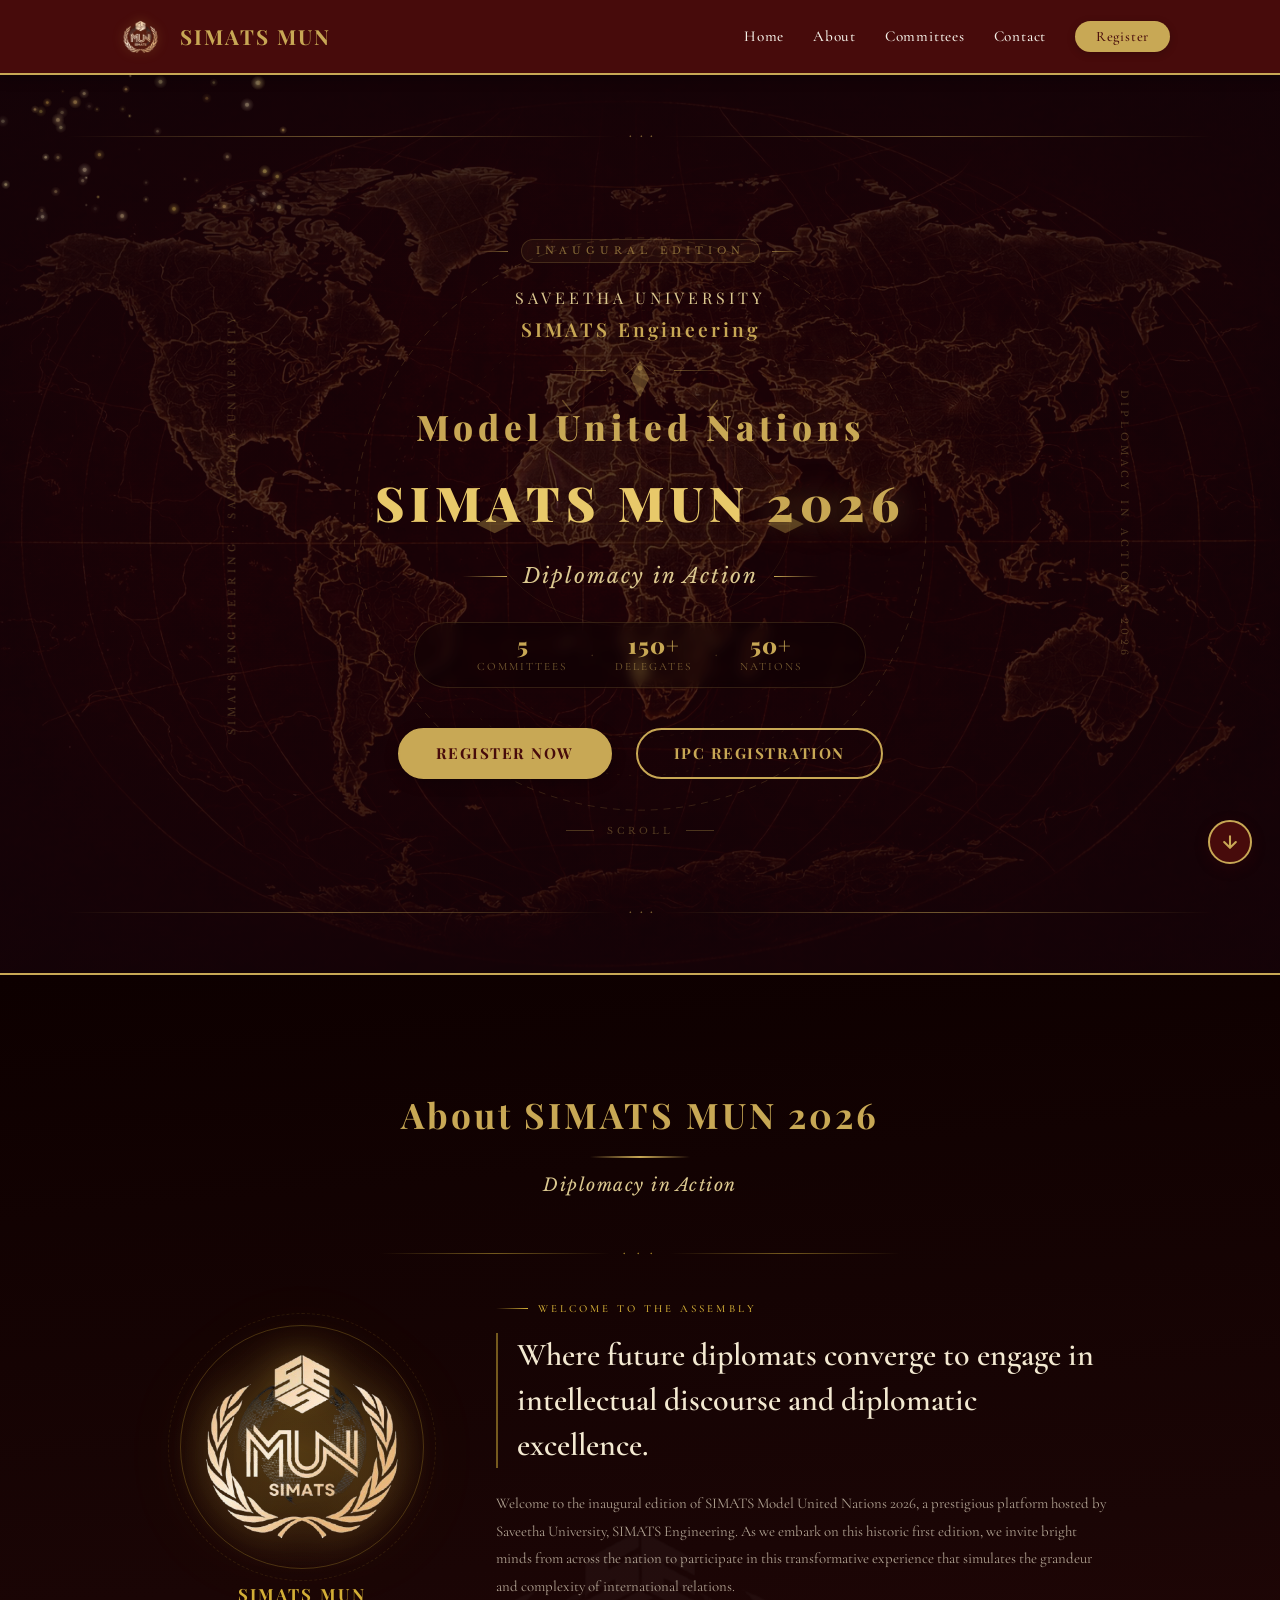
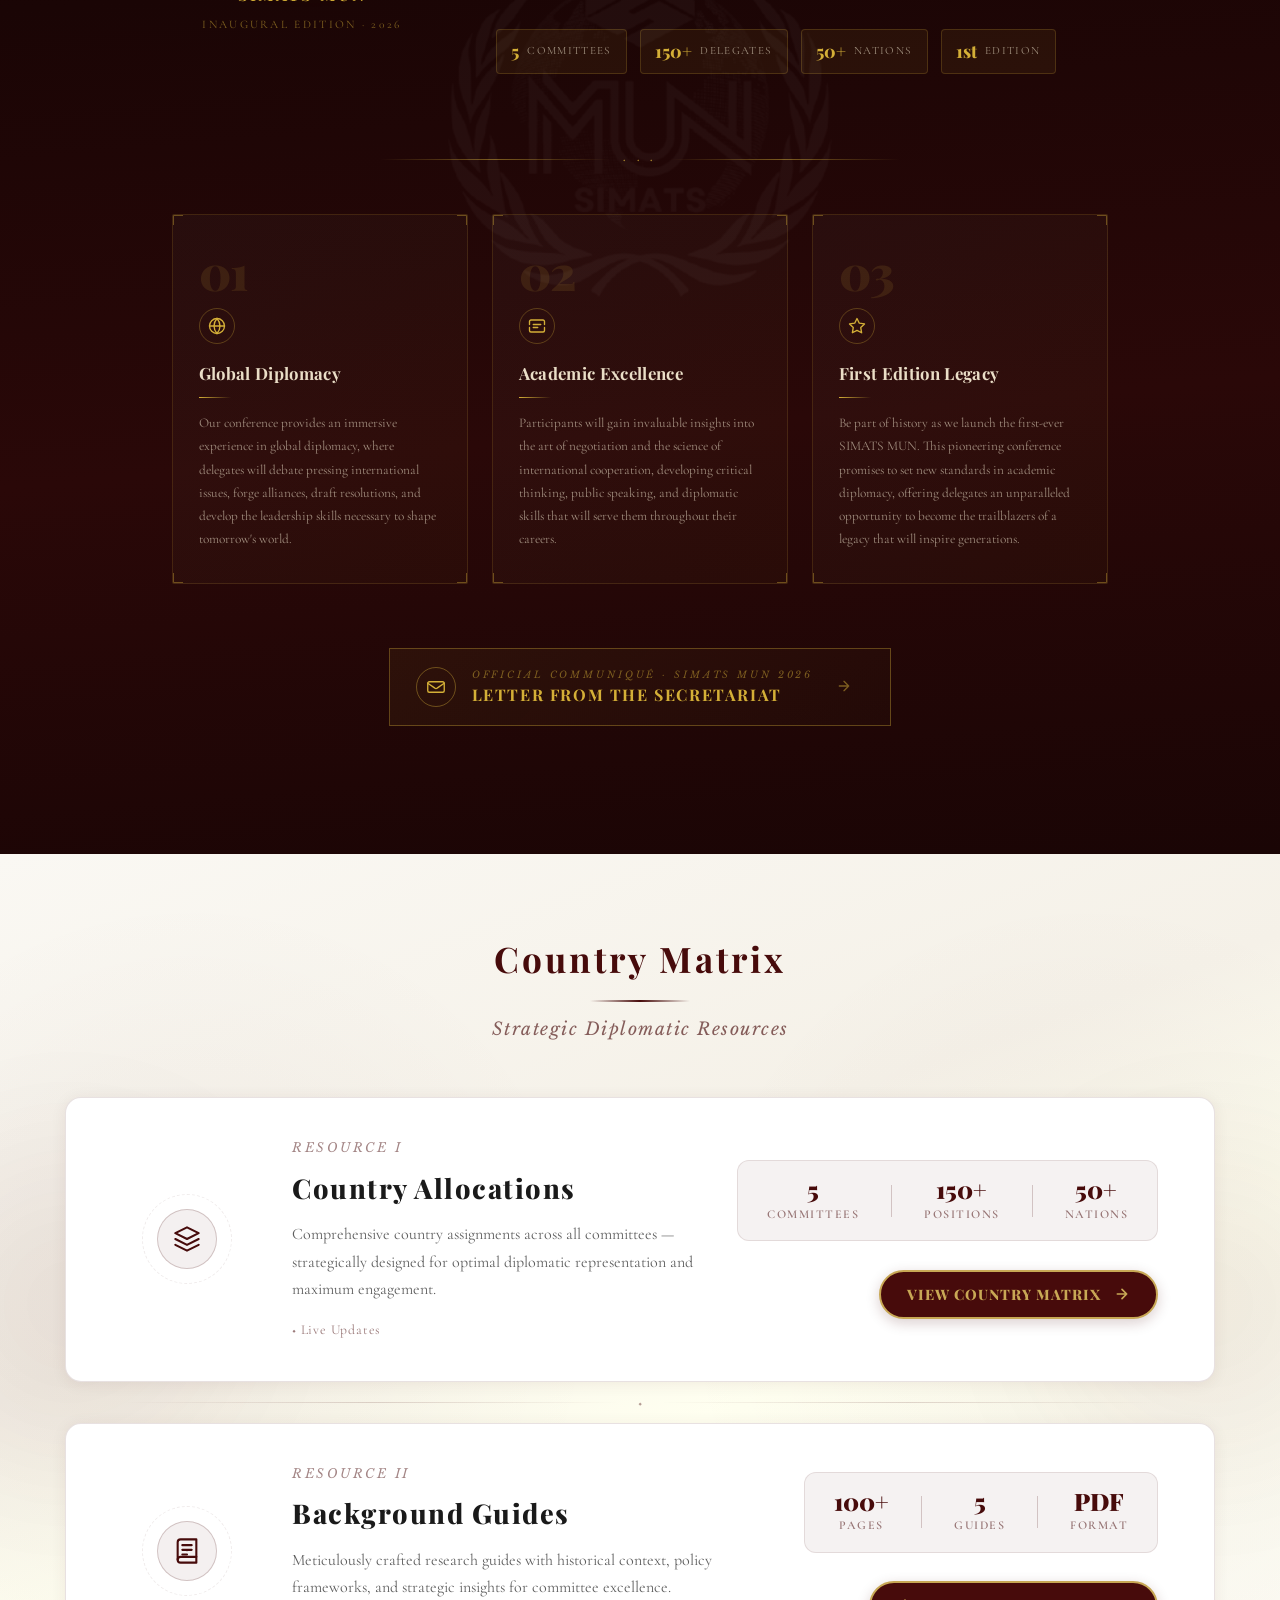
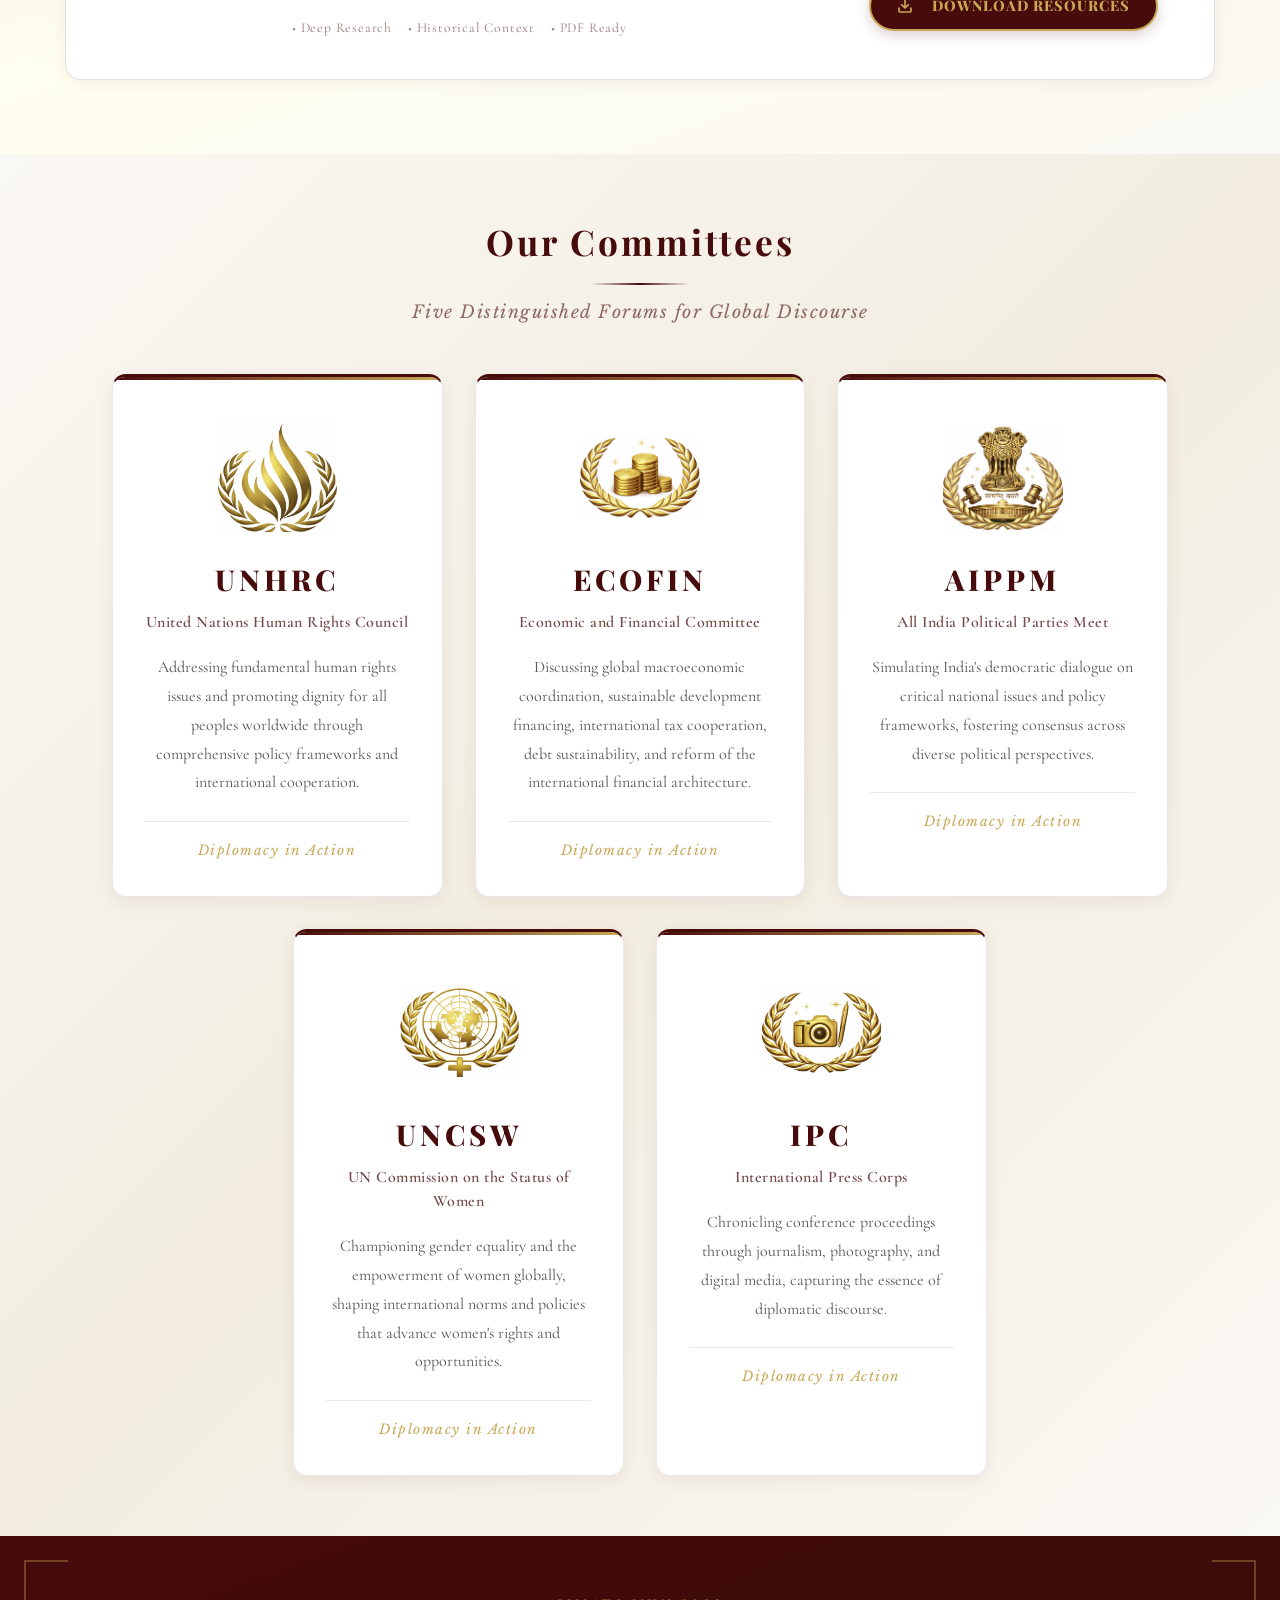
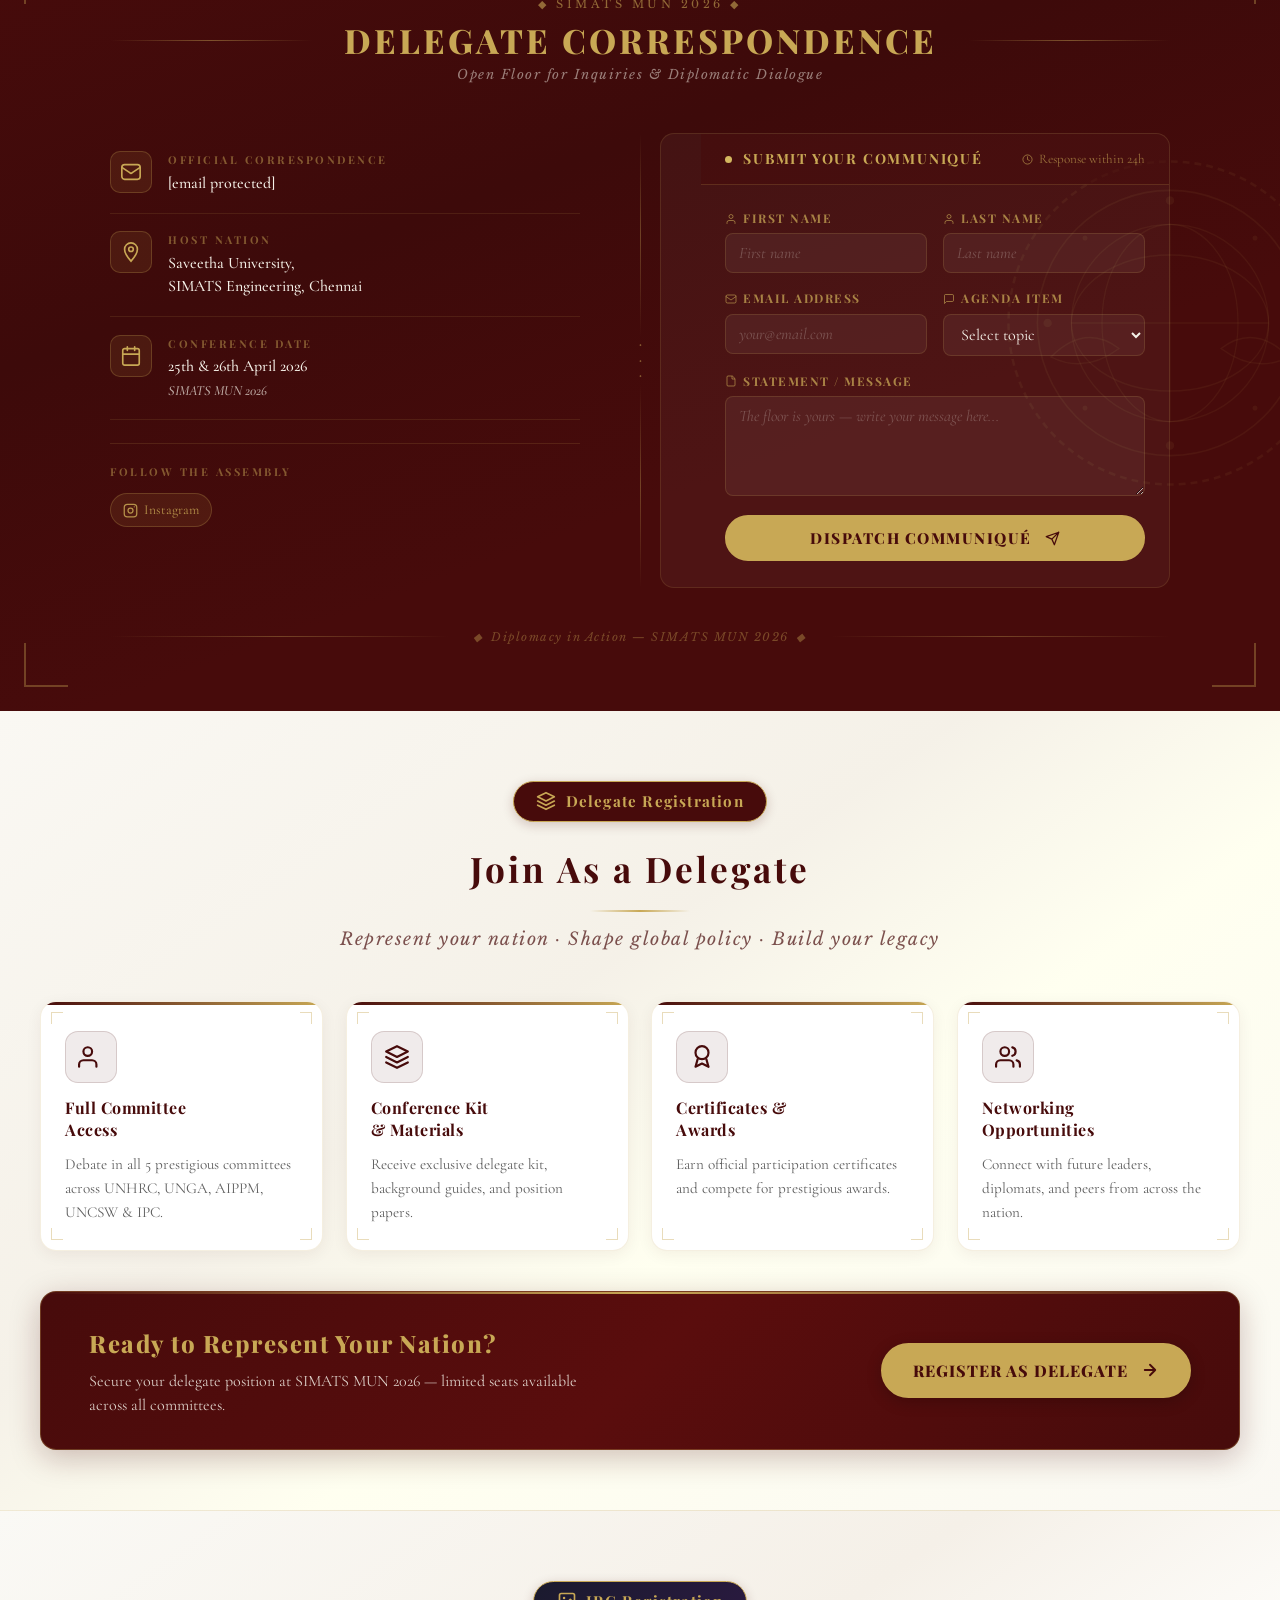
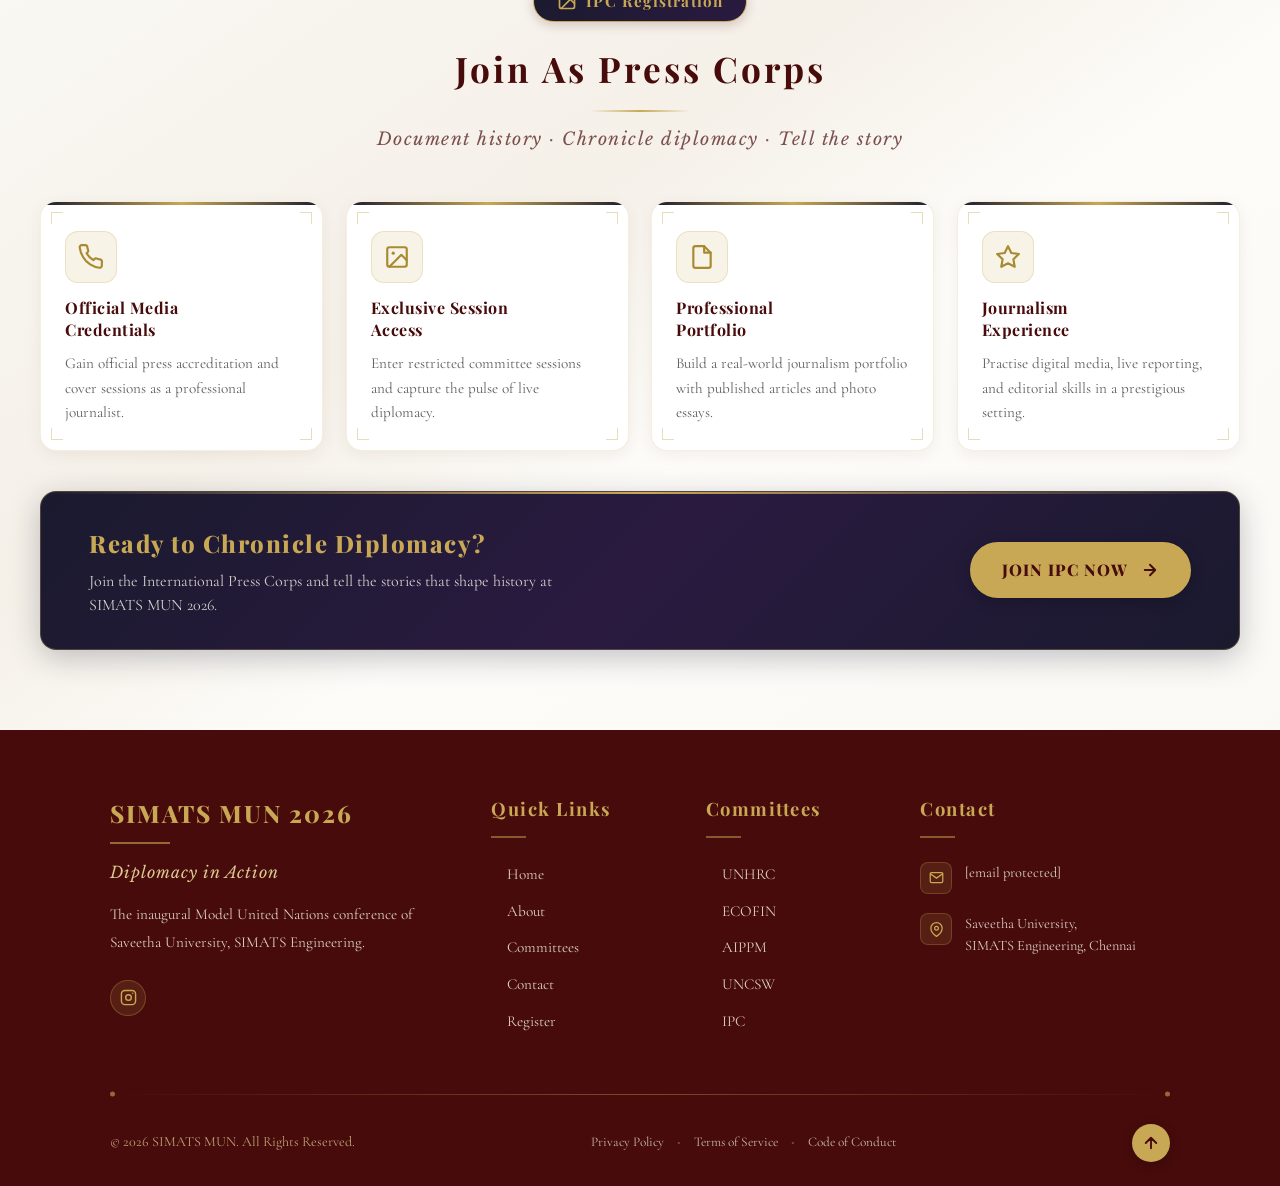
==== index.html @ eef7295d "Update styles and HTML files" ====
<!DOCTYPE html>
<html lang="en">
<head>
    <meta charset="UTF-8">
    <meta name="viewport" content="width=device-width, initial-scale=1.0">
    <title>SIMATS MUN 2026 - Diplomacy in Action</title>
    <link rel="stylesheet" href="styles.css">
    <link href="https://fonts.googleapis.com/css2?family=Playfair+Display:wght@400;500;600;700;800;900&family=Cormorant+Garamond:wght@300;400;500;600;700&family=Libre+Baskerville:wght@400;700&display=swap" rel="stylesheet">
    <style>
        /* ── Logo in Navbar ── */
        .nav-logo-wrap {
            display: flex;
            align-items: center;
            gap: 0.55rem;
            text-decoration: none;
        }
        .nav-logo-img {
            height: 54px;
            width: auto;
            object-fit: contain;
            filter: drop-shadow(0 0 6px rgba(212,175,55,0.35));
            transition: filter 0.3s ease, transform 0.3s ease;
            flex-shrink: 0;
        }
        .nav-logo-wrap:hover .nav-logo-img {
            filter: drop-shadow(0 0 10px rgba(212,175,55,0.7));
            transform: scale(1.04);
        }
        .nav-logo-wrap .nav-logo {
            text-decoration: none;
        }
    </style>
</head>
<body>
    <!-- Scroll Arrows -->
    <button class="scroll-arrow" id="scrollUp" aria-label="Scroll Up">
        <svg viewBox="0 0 24 24" fill="none"><path d="M12 19V5M12 5L5 12M12 5L19 12" stroke="currentColor" stroke-width="2.5" stroke-linecap="round" stroke-linejoin="round"/></svg>
    </button>
    <button class="scroll-arrow" id="scrollDown" aria-label="Scroll Down">
        <svg viewBox="0 0 24 24" fill="none"><path d="M12 5V19M12 19L19 12M12 19L5 12" stroke="currentColor" stroke-width="2.5" stroke-linecap="round" stroke-linejoin="round"/></svg>
    </button>

    <!-- Navigation Bar -->
    <nav class="navbar">
        <div class="nav-container container">
            <a href="#home" class="nav-logo-wrap">
                <img src="logo.png" alt="SIMATS MUN Logo" class="nav-logo-img">
                <span class="nav-logo">SIMATS MUN</span>
            </a>
            <div class="nav-toggle" id="nav-toggle">
                <span></span>
                <span></span>
                <span></span>
            </div>
            <ul class="nav-menu" id="nav-menu">
                <li><a href="#home">Home</a></li>
                <li><a href="about.html">About</a></li>
                <li><a href="committees.html">Committees</a></li>
                <li><a href="contact.html">Contact</a></li>
                <li><a href="#register" class="register-nav-btn">Register</a></li>
            </ul>
        </div>
    </nav>

    <!-- ============================================================
         HERO SECTION
         ============================================================ -->
    <section id="home" class="hero fade-section">
        <div class="hero-banner"></div>
        <div class="hero-overlay"></div>
        <div class="hero-vignette"></div>
        <div class="hero-scanlines"></div>

        <div class="hero-crest" aria-hidden="true">
            <svg class="hero-crest-svg" viewBox="0 0 520 520" fill="none" xmlns="http://www.w3.org/2000/svg">
                <circle class="crest-ring crest-ring-outer" cx="260" cy="260" r="248" stroke-dasharray="6 5"/>
                <circle class="crest-ring crest-ring-mid" cx="260" cy="260" r="218" stroke-dasharray="2 8"/>
                <circle class="crest-ring crest-ring-inner" cx="260" cy="260" r="185"/>
                <ellipse class="crest-globe" cx="260" cy="260" rx="90" ry="130"/>
                <ellipse class="crest-globe" cx="260" cy="260" rx="130" ry="90"/>
                <line class="crest-globe" x1="260" y1="130" x2="260" y2="390"/>
                <line class="crest-globe" x1="130" y1="260" x2="390" y2="260"/>
                <polygon class="crest-diamond" points="260,118 268,134 260,150 252,134"/>
                <polygon class="crest-diamond" points="260,370 268,386 260,402 252,386"/>
                <polygon class="crest-diamond" points="118,260 134,252 150,260 134,268"/>
                <polygon class="crest-diamond" points="370,260 386,252 402,260 386,268"/>
                <line class="crest-tick" x1="193" y1="153" x2="200" y2="162"/>
                <line class="crest-tick" x1="327" y1="153" x2="320" y2="162"/>
                <line class="crest-tick" x1="193" y1="367" x2="200" y2="358"/>
                <line class="crest-tick" x1="327" y1="367" x2="320" y2="358"/>
            </svg>
        </div>

        <canvas class="hero-particles" id="heroParticles" aria-hidden="true"></canvas>

        <div class="hero-rule hero-rule-top" aria-hidden="true">
            <div class="hero-rule-line"></div>
            <div class="hero-rule-gem">◆</div>
            <div class="hero-rule-gem">◆</div>
            <div class="hero-rule-gem">◆</div>
            <div class="hero-rule-line"></div>
        </div>
        <div class="hero-rule hero-rule-bottom" aria-hidden="true">
            <div class="hero-rule-line"></div>
            <div class="hero-rule-gem">◆</div>
            <div class="hero-rule-gem">◆</div>
            <div class="hero-rule-gem">◆</div>
            <div class="hero-rule-line"></div>
        </div>

        <div class="hero-side-text hero-side-left" aria-hidden="true">SIMATS ENGINEERING · SAVEETHA UNIVERSITY</div>
        <div class="hero-side-text hero-side-right" aria-hidden="true">DIPLOMACY IN ACTION · 2026</div>

        <div class="hero-content">
            <div class="title-section">
                <div class="hero-badge" aria-hidden="true">
                    <div class="hero-badge-line"></div>
                    <span class="hero-badge-text">INAUGURAL EDITION</span>
                    <div class="hero-badge-line"></div>
                </div>

                <p class="university-name">Saveetha University</p>
                <p class="college-name">SIMATS Engineering</p>

                <div class="hero-title-sep" aria-hidden="true">
                    <div class="hero-sep-wing"></div>
                    <div class="hero-sep-center">
                        <svg viewBox="0 0 30 14" fill="none" width="30">
                            <path d="M15 1 L29 13 M15 1 L1 13" stroke="currentColor" stroke-width="0.8" opacity="0.6"/>
                            <circle cx="15" cy="7" r="2.5" fill="currentColor" opacity="0.8"/>
                        </svg>
                    </div>
                    <div class="hero-sep-wing"></div>
                </div>

                <h1 class="main-title">Model United Nations</h1>
                <h2 class="event-title">
                    <span class="event-title-word">SIMATS</span>
                    <span class="event-title-space"> </span>
                    <span class="event-title-word">MUN</span>
                    <span class="event-title-space"> </span>
                    <span class="event-title-word event-title-year">2026</span>
                </h2>

                <div class="tagline-container">
                    <div class="tagline-ornament left"></div>
                    <p class="tagline">Diplomacy in Action</p>
                    <div class="tagline-ornament right"></div>
                </div>

                <div class="hero-stats-row">
                    <div class="hero-stat">
                        <span class="hero-stat-num">5</span>
                        <span class="hero-stat-lbl">Committees</span>
                    </div>
                    <div class="hero-stat-sep">◆</div>
                    <div class="hero-stat">
                        <span class="hero-stat-num">150+</span>
                        <span class="hero-stat-lbl">Delegates</span>
                    </div>
                    <div class="hero-stat-sep">◆</div>
                    <div class="hero-stat">
                        <span class="hero-stat-num">50+</span>
                        <span class="hero-stat-lbl">Nations</span>
                    </div>
                </div>
            </div>

            <div class="hero-buttons">
                <a href="#register" class="cta-button primary-btn">
                    <span>Register Now</span>
                    <div class="btn-shine"></div>
                </a>
                <a href="#ipc" class="cta-button secondary-btn">
                    <span>IPC Registration</span>
                    <div class="btn-shine"></div>
                </a>
            </div>

            <div class="hero-scroll-hint" aria-hidden="true">
                <div class="hero-scroll-line"></div>
                <span class="hero-scroll-text">SCROLL</span>
                <div class="hero-scroll-line"></div>
            </div>
        </div>
    </section>

    <!-- ============================================================
         ABOUT SECTION
         ============================================================ -->
    <style>
    .about-section {
      position: relative;
      overflow: hidden;
      background: linear-gradient(175deg, #0d0000 0%, #1a0505 40%, #2a0808 70%, #1a0505 100%);
      padding: 7rem 0 8rem;
    }
    .about-section::before {
      content: '';
      position: absolute;
      inset: 0;
      background:
        radial-gradient(ellipse 60% 50% at 15% 50%, rgba(212,175,55,0.06) 0%, transparent 70%),
        radial-gradient(ellipse 50% 60% at 85% 50%, rgba(212,175,55,0.04) 0%, transparent 70%);
      pointer-events: none;
    }
    .about-watermark {
      position: absolute;
      top: 50%; left: 50%;
      transform: translate(-50%, -50%);
      width: min(700px, 90vw);
      height: min(700px, 90vw);
      opacity: 0.03;
      pointer-events: none;
      user-select: none;
    }
    .about-watermark img {
      width: 100%; height: 100%;
      object-fit: contain;
      filter: grayscale(1) brightness(5);
    }
    .about-hr-rule {
      display: flex;
      align-items: center;
      gap: 0.8rem;
      justify-content: center;
      margin: 1.8rem auto 2.5rem;
      width: min(520px, 90%);
    }
    .about-hr-line {
      flex: 1;
      height: 1px;
      background: linear-gradient(90deg, transparent, rgba(212,175,55,0.5), transparent);
    }
    .about-hr-gem {
      color: #d4af37;
      font-size: 0.5rem;
      opacity: 0.8;
      letter-spacing: 0.3rem;
    }
    .about-main-grid {
      display: grid;
      grid-template-columns: 260px 1fr;
      gap: 4rem;
      align-items: center;
      margin: 0 auto 5rem;
      max-width: 1000px;
      padding: 0 2rem;
    }
    @media (max-width: 768px) {
      .about-main-grid { grid-template-columns: 1fr; gap: 2.5rem; }
    }
    .about-logo-col {
      display: flex;
      flex-direction: column;
      align-items: center;
      gap: 1.5rem;
    }
    .about-logo-frame {
      position: relative;
      width: 220px; height: 220px;
      display: flex; align-items: center; justify-content: center;
    }
    .about-logo-frame::before,
    .about-logo-frame::after {
      content: '';
      position: absolute;
      border-radius: 50%;
      animation: aboutRingPulse 3s ease-in-out infinite;
    }
    .about-logo-frame::before {
      inset: -12px;
      border: 1px solid rgba(212,175,55,0.25);
      animation-delay: 0s;
    }
    .about-logo-frame::after {
      inset: -24px;
      border: 1px dashed rgba(212,175,55,0.12);
      animation-delay: 1s;
    }
    @keyframes aboutRingPulse {
      0%,100% { opacity: 0.6; transform: scale(1); }
      50% { opacity: 1; transform: scale(1.02); }
    }
    .about-logo-glow {
      position: absolute;
      inset: -20px;
      background: radial-gradient(circle, rgba(212,175,55,0.15) 0%, transparent 70%);
      border-radius: 50%;
      animation: aboutGlowPulse 4s ease-in-out infinite;
    }
    @keyframes aboutGlowPulse {
      0%,100% { opacity: 0.5; }
      50% { opacity: 1; }
    }
    .about-logo-img {
      width: 350px; height: 350px;
      object-fit: contain;
      border-radius: 50%;
      position: relative;
      z-index: 1;
      filter: drop-shadow(0 0 20px rgba(212,175,55,0.4)) drop-shadow(0 0 40px rgba(212,175,55,0.15));
      transition: filter 0.4s ease, transform 0.4s ease;
    }
    .about-logo-img:hover {
      filter: drop-shadow(0 0 30px rgba(212,175,55,0.7)) drop-shadow(0 0 60px rgba(212,175,55,0.25));
      transform: scale(1.04);
    }
    .about-logo-caption { text-align: center; }
    .about-logo-caption .caption-title {
      font-family: 'Playfair Display', serif;
      font-size: 1.05rem;
      font-weight: 700;
      color: #d4af37;
      letter-spacing: 0.12em;
      text-transform: uppercase;
      display: block;
      margin-bottom: 0.2rem;
    }
    .about-logo-caption .caption-sub {
      font-size: 0.72rem;
      color: rgba(212,175,55,0.55);
      letter-spacing: 0.2em;
      text-transform: uppercase;
    }
    .about-eyebrow {
      display: flex;
      align-items: center;
      gap: 0.6rem;
      margin-bottom: 1rem;
    }
    .about-eyebrow-line {
      height: 1px;
      width: 32px;
      background: linear-gradient(90deg, transparent, #d4af37);
    }
    .about-eyebrow-text {
      font-size: 0.68rem;
      letter-spacing: 0.28em;
      text-transform: uppercase;
      color: #d4af37;
      font-weight: 500;
    }
    .about-pull-quote {
      font-family: 'Cormorant Garamond', 'Playfair Display', serif;
      font-size: clamp(1.55rem, 3vw, 2rem);
      font-weight: 600;
      line-height: 1.4;
      color: rgba(255,245,220,0.95);
      margin: 0 0 1.4rem;
      border-left: 2px solid rgba(212,175,55,0.5);
      padding-left: 1.2rem;
    }
    .about-body-text {
      font-size: 0.93rem;
      line-height: 1.85;
      color: rgba(255,245,220,0.65);
      margin: 0;
    }
    .about-badge-row {
      display: flex;
      gap: 0.8rem;
      flex-wrap: wrap;
      margin-top: 1.8rem;
    }
    .about-badge {
      display: flex;
      align-items: center;
      gap: 0.5rem;
      background: rgba(212,175,55,0.07);
      border: 1px solid rgba(212,175,55,0.2);
      border-radius: 4px;
      padding: 0.45rem 0.9rem;
      transition: background 0.3s, border-color 0.3s;
    }
    .about-badge:hover {
      background: rgba(212,175,55,0.12);
      border-color: rgba(212,175,55,0.4);
    }
    .about-badge-num {
      font-family: 'Playfair Display', serif;
      font-size: 1.1rem;
      font-weight: 800;
      color: #d4af37;
    }
    .about-badge-lbl {
      font-size: 0.7rem;
      text-transform: uppercase;
      letter-spacing: 0.12em;
      color: rgba(255,245,220,0.55);
    }
    .about-pillars-enhanced {
      display: grid;
      grid-template-columns: repeat(3, 1fr);
      gap: 1.5rem;
      max-width: 1000px;
      margin: 0 auto;
      padding: 0 2rem;
    }
    @media (max-width: 900px) {
      .about-pillars-enhanced { grid-template-columns: 1fr; max-width: 480px; }
    }
    .pillar-card-v2 {
      position: relative;
      background: linear-gradient(135deg, rgba(255,255,255,0.03) 0%, rgba(212,175,55,0.03) 100%);
      border: 1px solid rgba(212,175,55,0.15);
      border-radius: 2px;
      padding: 2rem 1.6rem;
      overflow: hidden;
      transition: transform 0.3s ease, border-color 0.3s ease, box-shadow 0.3s ease;
    }
    .pillar-card-v2:hover {
      transform: translateY(-4px);
      border-color: rgba(212,175,55,0.35);
      box-shadow: 0 12px 40px rgba(0,0,0,0.4), 0 0 20px rgba(212,175,55,0.08);
    }
    .pillar-card-v2::after {
      content: '';
      position: absolute;
      top: 0; left: -100%;
      width: 100%; height: 100%;
      background: linear-gradient(90deg, transparent, rgba(212,175,55,0.05), transparent);
      transition: left 0.6s ease;
    }
    .pillar-card-v2:hover::after { left: 100%; }
    .pillar-card-v2 .pc-corner {
      position: absolute;
      width: 10px; height: 10px;
      border-color: rgba(212,175,55,0.4);
      border-style: solid;
    }
    .pillar-card-v2 .pc-corner.tl { top: 0; left: 0; border-width: 1px 0 0 1px; }
    .pillar-card-v2 .pc-corner.tr { top: 0; right: 0; border-width: 1px 1px 0 0; }
    .pillar-card-v2 .pc-corner.bl { bottom: 0; left: 0; border-width: 0 0 1px 1px; }
    .pillar-card-v2 .pc-corner.br { bottom: 0; right: 0; border-width: 0 1px 1px 0; }
    .pillar-num-v2 {
      font-family: 'Playfair Display', serif;
      font-size: 3rem;
      font-weight: 900;
      color: rgba(212,175,55,0.12);
      line-height: 1;
      margin-bottom: 0.8rem;
      letter-spacing: -0.02em;
    }
    .pillar-icon-v2 {
      width: 36px; height: 36px;
      border-radius: 50%;
      border: 1px solid rgba(212,175,55,0.3);
      display: flex; align-items: center; justify-content: center;
      margin-bottom: 1rem;
      color: #d4af37;
    }
    .pillar-title-v2 {
      font-family: 'Playfair Display', serif;
      font-size: 1.05rem;
      font-weight: 700;
      color: rgba(255,245,220,0.9);
      margin: 0 0 0.6rem;
      letter-spacing: 0.02em;
    }
    .pillar-divider-v2 {
      width: 32px; height: 1px;
      background: linear-gradient(90deg, #d4af37, transparent);
      margin-bottom: 0.9rem;
    }
    .pillar-text-v2 {
      font-size: 0.83rem;
      line-height: 1.75;
      color: rgba(255,245,220,0.55);
      margin: 0;
    }

    /* ── Web3Forms Success / Error Messages ── */
    #form-result {
        display: none;
        margin-top: 1rem;
        text-align: center;
        font-family: 'Playfair Display', serif;
        font-size: 0.88rem;
        letter-spacing: 0.08em;
        padding: 0.8rem 1.2rem;
        border-radius: 3px;
        transition: all 0.3s ease;
    }
    #form-result.success {
        color: #d4af37;
        background: rgba(212,175,55,0.08);
        border: 1px solid rgba(212,175,55,0.25);
    }
    #form-result.error {
        color: #e07070;
        background: rgba(220,80,80,0.08);
        border: 1px solid rgba(220,80,80,0.25);
    }
    .contact-submit-btn:disabled {
        opacity: 0.6;
        cursor: not-allowed;
    }
    .btn-loading {
        display: none;
    }
    .contact-submit-btn.loading .btn-text { display: none; }
    .contact-submit-btn.loading .btn-loading { display: inline; }

    /* ── Secretariat Letter Button ── */
    .secretariat-letter-wrap {
      display: flex;
      justify-content: center;
      margin-top: 4rem;
      position: relative;
      z-index: 2;
    }

    .secretariat-letter-btn {
      position: relative;
      display: inline-flex;
      align-items: center;
      gap: 1rem;
      padding: 0;
      background: none;
      border: none;
      cursor: pointer;
      font-family: 'Playfair Display', serif;
      text-decoration: none;
      outline: none;
      -webkit-tap-highlight-color: transparent;
    }

    .slb-inner {
      position: relative;
      display: inline-flex;
      align-items: center;
      gap: 1rem;
      padding: 1.1rem 2.4rem 1.1rem 1.6rem;
      background: linear-gradient(135deg, rgba(212,175,55,0.06) 0%, rgba(212,175,55,0.02) 100%);
      border: 1px solid rgba(212,175,55,0.35);
      transition: all 0.4s ease;
      overflow: hidden;
    }

    .slb-inner::before {
      content: '';
      position: absolute;
      inset: 0;
      background: linear-gradient(135deg, rgba(212,175,55,0.12), rgba(212,175,55,0.03));
      opacity: 0;
      transition: opacity 0.4s ease;
    }

    .secretariat-letter-btn:hover .slb-inner {
      border-color: rgba(212,175,55,0.7);
      box-shadow: 0 0 40px rgba(212,175,55,0.12), 0 8px 30px rgba(0,0,0,0.4);
      transform: translateY(-2px);
    }

    .secretariat-letter-btn:hover .slb-inner::before { opacity: 1; }

    /* Corner accents */
    .slb-corner {
      position: absolute;
      width: 8px; height: 8px;
      border-color: rgba(212,175,55,0.6);
      border-style: solid;
      transition: all 0.4s ease;
    }
    .slb-corner.tl { top: -1px; left: -1px; border-width: 1.5px 0 0 1.5px; }
    .slb-corner.tr { top: -1px; right: -1px; border-width: 1.5px 1.5px 0 0; }
    .slb-corner.bl { bottom: -1px; left: -1px; border-width: 0 0 1.5px 1.5px; }
    .slb-corner.br { bottom: -1px; right: -1px; border-width: 0 1.5px 1.5px 0; }

    .secretariat-letter-btn:hover .slb-corner {
      border-color: rgba(212,175,55,1);
      width: 12px; height: 12px;
    }

    /* Shimmer sweep */
    .slb-shimmer {
      position: absolute;
      top: 0; left: -120%;
      width: 60%; height: 100%;
      background: linear-gradient(90deg, transparent, rgba(212,175,55,0.12), transparent);
      transform: skewX(-15deg);
      transition: left 0.7s ease;
      pointer-events: none;
    }
    .secretariat-letter-btn:hover .slb-shimmer { left: 140%; }

    /* Envelope icon */
    .slb-icon {
      position: relative;
      z-index: 2;
      width: 40px; height: 40px;
      display: flex; align-items: center; justify-content: center;
      border-radius: 50%;
      border: 1px solid rgba(212,175,55,0.4);
      color: #d4af37;
      transition: all 0.4s ease;
      flex-shrink: 0;
    }
    .secretariat-letter-btn:hover .slb-icon {
      background: rgba(212,175,55,0.15);
      border-color: rgba(212,175,55,0.8);
    }
    .slb-icon svg { width: 18px; height: 18px; }

    .slb-text-wrap {
      position: relative;
      z-index: 2;
      text-align: left;
    }

    .slb-eyebrow {
      display: block;
      font-size: 0.6rem;
      letter-spacing: 0.3em;
      text-transform: uppercase;
      color: rgba(212,175,55,0.5);
      margin-bottom: 0.2rem;
      font-family: 'Libre Baskerville', serif;
      font-style: italic;
    }

    .slb-label {
      display: block;
      font-family: 'Playfair Display', serif;
      font-size: 1rem;
      font-weight: 700;
      color: #d4af37;
      letter-spacing: 0.1em;
      text-transform: uppercase;
    }

    .slb-arrow {
      position: relative;
      z-index: 2;
      color: rgba(212,175,55,0.5);
      transition: all 0.4s ease;
      margin-left: 0.4rem;
    }
    .slb-arrow svg { width: 16px; height: 16px; }
    .secretariat-letter-btn:hover .slb-arrow {
      color: #d4af37;
      transform: translateX(4px);
    }

    /* Wax seal pulse */
    .slb-seal {
      position: absolute;
      right: -18px;
      top: 50%;
      transform: translateY(-50%);
      width: 36px; height: 36px;
      pointer-events: none;
      opacity: 0;
      transition: opacity 0.4s ease 0.1s;
    }
    .secretariat-letter-btn:hover .slb-seal { opacity: 1; }
    .slb-seal svg { width: 100%; height: 100%; }

    /* ══════════════════════════════════════════════════
       SECRETARIAT LETTER MODAL — GOLD ON BLACK v3
       ══════════════════════════════════════════════════ */

    #secretariatModal {
      position: fixed; inset: 0; z-index: 9999;
      display: flex; align-items: center; justify-content: center;
      pointer-events: none; opacity: 0;
      transition: opacity 0.5s ease;
    }
    #secretariatModal.open { pointer-events: auto; opacity: 1; }

    .slm-backdrop {
      position: absolute; inset: 0;
      background: rgba(0,0,0,0.94);
      backdrop-filter: blur(16px);
      -webkit-backdrop-filter: blur(16px);
      cursor: pointer;
    }

    .slm-outer {
      position: relative; z-index: 2;
      width: min(820px, 95vw); max-height: 92vh;
      overflow-y: auto;
      transform: translateY(50px) scale(0.93);
      opacity: 0;
      transition: transform 0.6s cubic-bezier(0.16,1,0.3,1), opacity 0.5s ease;
    }
    #secretariatModal.open .slm-outer {
      transform: translateY(0) scale(1); opacity: 1;
      transition-delay: 0.08s;
    }
    .slm-outer::-webkit-scrollbar { width: 4px; }
    .slm-outer::-webkit-scrollbar-thumb { background: #b8960a; border-radius: 2px; }

    /* PAPER: crisp ivory-white */
    .slm-paper {
      background: #fffdf5;
      position: relative; overflow: hidden;
      box-shadow:
        0 0 0 2px #c8a020,
        0 0 0 8px #0a0700,
        0 0 0 10px #c8a020,
        0 60px 100px rgba(0,0,0,0.9);
    }
    .slm-paper::before {
      content: ''; position: absolute; inset: 0; z-index: 0; pointer-events: none;
      opacity: 0.4;
      background-image: url("data:image/svg+xml,%3Csvg xmlns='http://www.w3.org/2000/svg' width='200' height='200'%3E%3Cfilter id='n'%3E%3CfeTurbulence type='fractalNoise' baseFrequency='0.9' numOctaves='4' stitchTiles='stitch'/%3E%3CfeColorMatrix type='saturate' values='0'/%3E%3C/filter%3E%3Crect width='200' height='200' filter='url(%23n)' opacity='0.04'/%3E%3C/svg%3E");
    }

    /* Close */
    .slm-close {
      position: absolute; top: 16px; right: 16px; z-index: 30;
      width: 36px; height: 36px;
      background: #0a0700; border: 1px solid #c8a020; border-radius: 50%;
      color: #c8a020; font-size: 1rem; font-family: sans-serif;
      display: flex; align-items: center; justify-content: center;
      cursor: pointer; transition: all 0.3s ease;
      box-shadow: 0 0 10px rgba(200,160,32,0.2);
    }
    .slm-close:hover {
      background: #1c1400; color: #f0c830;
      transform: rotate(90deg); box-shadow: 0 0 18px rgba(200,160,32,0.5);
    }

    /* HEADER: solid black band */
    .slm-header {
      position: relative; z-index: 2;
      background: #060400;
      padding: 3rem 3rem 2.6rem;
      text-align: center;
      border-bottom: 3px solid #c8a020;
    }
    .slm-header::after {
      content: ''; position: absolute; bottom: -7px; left: 0; right: 0; height: 1px;
      background: linear-gradient(90deg, transparent, rgba(200,160,32,0.35), transparent);
    }

    .slm-logo-wrap {
      display: inline-flex; align-items: center; justify-content: center;
      position: relative; margin-bottom: 1.6rem;
    }
    .slm-logo-glow {
      position: absolute; inset: -30px; border-radius: 50%;
      background: radial-gradient(circle, rgba(200,160,32,0.35) 0%, transparent 65%);
      animation: slmGlowPulse 3s ease-in-out infinite; pointer-events: none;
    }
    .slm-logo-ring-outer {
      position: absolute; inset: -16px; border-radius: 50%;
      border: 1px dashed rgba(200,160,32,0.3);
      animation: slmSpin 16s linear infinite; pointer-events: none;
    }
    .slm-logo-ring-mid {
      position: absolute; inset: -7px; border-radius: 50%;
      border: 1px solid rgba(200,160,32,0.2);
      animation: slmSpin 9s linear infinite reverse; pointer-events: none;
    }
    @keyframes slmGlowPulse { 0%,100%{opacity:.5} 50%{opacity:1} }
    @keyframes slmSpin { to { transform: rotate(360deg); } }

    .slm-logo-img {
      width: 130px; height: 130px; object-fit: contain;
      position: relative; z-index: 2;
      filter: drop-shadow(0 0 20px rgba(200,160,32,0.7)) drop-shadow(0 0 50px rgba(200,160,32,0.25));
      transition: filter 0.4s, transform 0.4s;
    }
    .slm-logo-img:hover {
      filter: drop-shadow(0 0 32px rgba(200,160,32,1)) drop-shadow(0 0 70px rgba(200,160,32,0.4));
      transform: scale(1.05);
    }

    .slm-org-line {
      font-family: 'Libre Baskerville', serif;
      font-size: 0.58rem; letter-spacing: 0.45em; text-transform: uppercase;
      color: rgba(200,160,32,0.5); margin-bottom: 0.6rem;
    }
    .slm-title-main {
      font-family: 'Playfair Display', serif;
      font-size: 1.65rem; font-weight: 900;
      color: #d4af37; letter-spacing: 0.14em; text-transform: uppercase;
      margin-bottom: 0.3rem;
      text-shadow: 0 0 40px rgba(212,175,55,0.6), 0 2px 0 rgba(0,0,0,0.5);
    }
    .slm-title-sub {
      font-family: 'Cormorant Garamond', serif;
      font-size: 1.08rem; font-style: italic;
      color: rgba(212,175,55,0.6); letter-spacing: 0.06em;
    }
    .slm-header-rule {
      display: flex; align-items: center; gap: 1rem; margin-top: 1.8rem;
    }
    .slm-header-rule-line {
      flex: 1; height: 1px;
      background: linear-gradient(90deg, transparent, rgba(200,160,32,0.6), transparent);
    }
    .slm-header-rule-gem { color: #c8a020; font-size: 0.55rem; letter-spacing: 0.4rem; }

    /* BODY: bright ivory, dark ink */
    .slm-body {
      position: relative; z-index: 2;
      padding: 3rem 4.5rem 2.5rem;
      background: #fffdf5;
    }

    .slm-date-ref {
      display: flex; justify-content: space-between;
      margin-bottom: 2rem; padding-bottom: 1rem;
      border-bottom: 1px solid rgba(10,7,0,0.12);
    }
    .slm-ref-no {
      font-family: 'Libre Baskerville', serif;
      font-size: 0.65rem; letter-spacing: 0.18em; text-transform: uppercase;
      color: rgba(10,7,0,0.35);
    }
    .slm-date-val {
      font-family: 'Cormorant Garamond', serif;
      font-size: 0.95rem; font-style: italic; color: rgba(10,7,0,0.5);
    }

    .slm-salutation {
      font-family: 'Cormorant Garamond', serif;
      font-size: 1.3rem; font-weight: 700;
      color: #0a0700; margin-bottom: 1.5rem;
    }
    .slm-paragraph {
      font-family: 'Cormorant Garamond', serif;
      font-size: 1.1rem; line-height: 2;
      color: rgba(10,5,0,0.8);
      margin-bottom: 1.4rem; text-align: justify;
    }
    .slm-paragraph.dropcap::first-letter {
      font-family: 'Playfair Display', serif;
      font-size: 4.5rem; font-weight: 900; color: #0a0700;
      float: left; line-height: 0.7;
      margin-right: 0.08em; margin-top: 0.12em;
    }

    /* QUOTE: solid black strip */
    .slm-quote-block {
      position: relative; z-index: 2;
      margin: 2.5rem -4.5rem;
      padding: 2.2rem 4.5rem;
      background: #060400; overflow: hidden;
    }
    .slm-quote-block::before {
      content: ''; position: absolute; top: 0; left: 0; right: 0; height: 3px;
      background: linear-gradient(90deg, transparent 0%, #c8a020 20%, #f0c830 50%, #c8a020 80%, transparent 100%);
    }
    .slm-quote-block::after {
      content: ''; position: absolute; bottom: 0; left: 0; right: 0; height: 3px;
      background: linear-gradient(90deg, transparent 0%, #c8a020 20%, #f0c830 50%, #c8a020 80%, transparent 100%);
    }
    .slm-quote-inner { position: relative; z-index: 2; text-align: center; }
    .slm-quote-mark {
      display: block; font-family: 'Playfair Display', serif;
      font-size: 7rem; line-height: 0.5;
      color: rgba(200,160,32,0.15); user-select: none;
    }
    .slm-quote-text {
      font-family: 'Cormorant Garamond', serif;
      font-size: 1.25rem; font-style: italic; font-weight: 600;
      color: #d4af37; line-height: 1.7;
    }
    .slm-quote-watermark {
      position: absolute; right: 3rem; top: 50%; transform: translateY(-50%);
      width: 80px; height: 80px; opacity: 0.07; pointer-events: none;
    }

    /* Committee chips */
    .slm-committees-row {
      display: flex; flex-wrap: wrap; gap: 0.55rem;
      margin: 2rem 0; justify-content: center;
    }
    .slm-committee-chip {
      font-family: 'Playfair Display', serif;
      font-size: 0.7rem; font-weight: 700;
      letter-spacing: 0.22em; text-transform: uppercase;
      padding: 0.45rem 1.1rem;
      border: 1.5px solid rgba(10,7,0,0.4);
      color: rgba(10,5,0,0.6); background: transparent;
      transition: all 0.25s ease; cursor: default;
    }
    .slm-committee-chip:hover {
      background: #060400; border-color: #c8a020; color: #d4af37;
    }

    /* FOOTER */
    .slm-footer {
      position: relative; z-index: 2;
      background: #fffdf5;
      padding: 0 4.5rem;
      display: grid; grid-template-columns: 1fr auto;
      gap: 2rem; align-items: end;
    }
    .slm-signature-block { padding-bottom: 3rem; }
    .slm-closing {
      font-family: 'Cormorant Garamond', serif;
      font-size: 1rem; font-style: italic;
      color: rgba(10,5,0,0.45); display: block; margin-bottom: 2rem;
    }
    .slm-sig-lines { width: 190px; display: block; margin-bottom: 0.7rem; }
    .slm-sig-name {
      font-family: 'Playfair Display', serif;
      font-size: 1.1rem; font-weight: 900; color: #0a0700;
      letter-spacing: 0.1em; text-transform: uppercase;
      display: block; margin-bottom: 0.28rem;
    }
    .slm-sig-title {
      font-family: 'Cormorant Garamond', serif;
      font-style: italic; font-size: 0.92rem;
      color: rgba(10,5,0,0.45); display: block; margin-bottom: 0.1rem;
    }
    .slm-sig-org {
      font-family: 'Libre Baskerville', serif;
      font-size: 0.62rem; letter-spacing: 0.22em; text-transform: uppercase;
      color: rgba(10,5,0,0.28); display: block;
    }

    /* Wax seal */
    .slm-seal-col {
      display: flex; flex-direction: column;
      align-items: center; gap: 0.75rem; padding-bottom: 2.5rem;
    }
    .slm-wax-seal { position: relative; width: 124px; height: 124px; }
    .slm-wax-orbit {
      position: absolute; inset: -18px; border-radius: 50%;
      border: 1px dashed rgba(160,120,20,0.28);
      animation: slmSpin 14s linear infinite; pointer-events: none;
    }
    .slm-wax-orbit-2 {
      position: absolute; inset: -8px; border-radius: 50%;
      border: 1px solid rgba(160,120,20,0.16);
      animation: slmSpin 8s linear infinite reverse; pointer-events: none;
    }
    .slm-wax-circle {
      width: 124px; height: 124px; border-radius: 50%;
      background: radial-gradient(circle at 36% 33%,
        #b02020 0%, #881515 28%, #640f0f 56%, #420808 80%, #280404 100%);
      box-shadow:
        0 10px 40px rgba(100,15,15,0.7),
        0 3px 10px rgba(0,0,0,0.6),
        inset 0 4px 10px rgba(255,140,140,0.1),
        inset 0 -6px 16px rgba(0,0,0,0.5);
      display: flex; align-items: center; justify-content: center;
      position: relative; z-index: 2;
      animation: slmSealPulse 4s ease-in-out infinite;
    }
    @keyframes slmSealPulse {
      0%,100% { box-shadow: 0 10px 40px rgba(100,15,15,0.7), 0 3px 10px rgba(0,0,0,0.6), inset 0 4px 10px rgba(255,140,140,0.1), inset 0 -6px 16px rgba(0,0,0,0.5); }
      50% { box-shadow: 0 14px 55px rgba(120,18,18,0.95), 0 3px 10px rgba(0,0,0,0.6), inset 0 4px 10px rgba(255,140,140,0.18), inset 0 -6px 16px rgba(0,0,0,0.5); }
    }
    .slm-wax-inner {
      width: 100px; height: 100px; border-radius: 50%;
      border: 1px solid rgba(255,160,140,0.15);
      display: flex; align-items: center; justify-content: center;
      position: relative; overflow: hidden;
    }
    .slm-wax-inner::before {
      content: ''; position: absolute; inset: 6px; border-radius: 50%;
      border: 1px dashed rgba(255,160,140,0.1);
    }
    .slm-wax-logo {
      width: 76px; height: 76px; object-fit: contain;
      position: relative; z-index: 2;
      filter: brightness(1.1) drop-shadow(0 0 6px rgba(212,175,55,0.6));
    }
    .slm-seal-text {
      font-family: 'Libre Baskerville', serif;
      font-size: 0.56rem; letter-spacing: 0.22em; text-transform: uppercase;
      color: rgba(10,5,0,0.3); text-align: center; line-height: 1.7;
    }

    /* BOTTOM RIBBON: black + gold */
    .slm-bottom-ribbon {
      position: relative; z-index: 2;
      display: flex; align-items: center; gap: 1.2rem;
      padding: 1.2rem 4.5rem;
      background: #060400;
      border-top: 2px solid #c8a020;
    }
    .slm-ribbon-line {
      flex: 1; height: 1px;
      background: linear-gradient(90deg, transparent, rgba(200,160,32,0.45), transparent);
    }
    .slm-ribbon-text {
      font-family: 'Libre Baskerville', serif;
      font-size: 0.62rem; font-style: italic;
      letter-spacing: 0.22em; color: rgba(200,160,32,0.6);
      white-space: nowrap;
    }

    @media (max-width: 640px) {
      .slm-header { padding: 2rem 1.8rem; }
      .slm-body { padding: 2rem 1.8rem 1.5rem; }
      .slm-footer { grid-template-columns: 1fr; padding: 0 1.8rem; }
      .slm-signature-block { padding-bottom: 0; }
      .slm-seal-col { align-items: flex-start; padding-bottom: 2rem; }
      .slm-bottom-ribbon { padding: 1rem 1.8rem; }
      .slm-quote-block { margin: 2rem -1.8rem; padding: 1.6rem 1.8rem; }
      .slm-date-ref { flex-direction: column; gap: 0.3rem; }
      .slm-logo-img { width: 95px; height: 95px; }
      .slm-title-main { font-size: 1.25rem; }
    }
    </style>

    <section id="about" class="section about-section fade-section">
      <div class="about-watermark" aria-hidden="true">
        <img src="logo.png" alt="">
      </div>
      <div class="container">
        <div class="section-header">
          <h2 class="section-title">About SIMATS MUN 2026</h2>
          <div class="title-underline"></div>
          <p class="section-tagline">Diplomacy in Action</p>
        </div>
        <div class="about-hr-rule" aria-hidden="true">
          <div class="about-hr-line"></div>
          <div class="about-hr-gem">◆ ◆ ◆</div>
          <div class="about-hr-line"></div>
        </div>
        <div class="about-main-grid">
          <div class="about-logo-col">
            <div class="about-logo-frame">
              <div class="about-logo-glow"></div>
              <img src="logo.png" alt="SIMATS MUN Logo" class="about-logo-img">
            </div>
            <div class="about-logo-caption">
              <span class="caption-title">SIMATS MUN</span>
              <span class="caption-sub">Inaugural Edition · 2026</span>
            </div>
          </div>
          <div class="about-text-col">
            <div class="about-eyebrow">
              <div class="about-eyebrow-line"></div>
              <span class="about-eyebrow-text">Welcome to the Assembly</span>
            </div>
            <p class="about-pull-quote">
              Where future diplomats converge to engage in intellectual discourse and diplomatic excellence.
            </p>
            <p class="about-body-text">
              Welcome to the inaugural edition of SIMATS Model United Nations 2026, a prestigious platform hosted by Saveetha University, SIMATS Engineering. As we embark on this historic first edition, we invite bright minds from across the nation to participate in this transformative experience that simulates the grandeur and complexity of international relations.
            </p>
            <div class="about-badge-row">
              <div class="about-badge">
                <span class="about-badge-num">5</span>
                <span class="about-badge-lbl">Committees</span>
              </div>
              <div class="about-badge">
                <span class="about-badge-num">150+</span>
                <span class="about-badge-lbl">Delegates</span>
              </div>
              <div class="about-badge">
                <span class="about-badge-num">50+</span>
                <span class="about-badge-lbl">Nations</span>
              </div>
              <div class="about-badge">
                <span class="about-badge-num">1st</span>
                <span class="about-badge-lbl">Edition</span>
              </div>
            </div>
          </div>
        </div>

        <div class="about-hr-rule" aria-hidden="true" style="margin-bottom:3rem;">
          <div class="about-hr-line"></div>
          <div class="about-hr-gem">◆ ◆ ◆</div>
          <div class="about-hr-line"></div>
        </div>

        <div class="about-pillars-enhanced">
          <div class="pillar-card-v2">
            <div class="pc-corner tl"></div><div class="pc-corner tr"></div>
            <div class="pc-corner bl"></div><div class="pc-corner br"></div>
            <div class="pillar-num-v2">01</div>
            <div class="pillar-icon-v2">
              <svg viewBox="0 0 24 24" fill="none" width="18" height="18">
                <circle cx="12" cy="12" r="10" stroke="currentColor" stroke-width="1.8"/>
                <path d="M2 12h20M12 2a15.3 15.3 0 0 1 4 10 15.3 15.3 0 0 1-4 10 15.3 15.3 0 0 1-4-10A15.3 15.3 0 0 1 12 2z" stroke="currentColor" stroke-width="1.8" stroke-linecap="round"/>
              </svg>
            </div>
            <h3 class="pillar-title-v2">Global Diplomacy</h3>
            <div class="pillar-divider-v2"></div>
            <p class="pillar-text-v2">Our conference provides an immersive experience in global diplomacy, where delegates will debate pressing international issues, forge alliances, draft resolutions, and develop the leadership skills necessary to shape tomorrow's world.</p>
          </div>
          <div class="pillar-card-v2">
            <div class="pc-corner tl"></div><div class="pc-corner tr"></div>
            <div class="pc-corner bl"></div><div class="pc-corner br"></div>
            <div class="pillar-num-v2">02</div>
            <div class="pillar-icon-v2">
              <svg viewBox="0 0 24 24" fill="none" width="18" height="18">
                <path d="M22 10V6a2 2 0 0 0-2-2H4a2 2 0 0 0-2 2v4" stroke="currentColor" stroke-width="1.8" stroke-linecap="round"/>
                <path d="M2 14v4a2 2 0 0 0 2 2h16a2 2 0 0 0 2-2v-4" stroke="currentColor" stroke-width="1.8" stroke-linecap="round"/>
                <path d="M7 10h10M7 14h6" stroke="currentColor" stroke-width="1.8" stroke-linecap="round"/>
              </svg>
            </div>
            <h3 class="pillar-title-v2">Academic Excellence</h3>
            <div class="pillar-divider-v2"></div>
            <p class="pillar-text-v2">Participants will gain invaluable insights into the art of negotiation and the science of international cooperation, developing critical thinking, public speaking, and diplomatic skills that will serve them throughout their careers.</p>
          </div>
          <div class="pillar-card-v2">
            <div class="pc-corner tl"></div><div class="pc-corner tr"></div>
            <div class="pc-corner bl"></div><div class="pc-corner br"></div>
            <div class="pillar-num-v2">03</div>
            <div class="pillar-icon-v2">
              <svg viewBox="0 0 24 24" fill="none" width="18" height="18">
                <polygon points="12 2 15.09 8.26 22 9.27 17 14.14 18.18 21.02 12 17.77 5.82 21.02 7 14.14 2 9.27 8.91 8.26 12 2" stroke="currentColor" stroke-width="1.8" stroke-linecap="round" stroke-linejoin="round"/>
              </svg>
            </div>
            <h3 class="pillar-title-v2">First Edition Legacy</h3>
            <div class="pillar-divider-v2"></div>
            <p class="pillar-text-v2">Be part of history as we launch the first-ever SIMATS MUN. This pioneering conference promises to set new standards in academic diplomacy, offering delegates an unparalleled opportunity to become the trailblazers of a legacy that will inspire generations.</p>
          </div>
        </div>

        <!-- ══════════════════════════════════════════
             SECRETARIAT LETTER BUTTON
             ══════════════════════════════════════════ -->
        <div class="secretariat-letter-wrap">
          <button class="secretariat-letter-btn" id="openSecretariatLetter" aria-label="Read Letter from the Secretariat">
            <div class="slb-inner">
              <div class="slb-corner tl"></div>
              <div class="slb-corner tr"></div>
              <div class="slb-corner bl"></div>
              <div class="slb-corner br"></div>
              <div class="slb-shimmer"></div>

              <div class="slb-icon">
                <svg viewBox="0 0 24 24" fill="none">
                  <path d="M21 5H3C1.9 5 1 5.9 1 7v10c0 1.1.9 2 2 2h18c1.1 0 2-.9 2-2V7c0-1.1-.9-2-2-2z" stroke="currentColor" stroke-width="1.8"/>
                  <path d="M1 7l9.5 6.5a2 2 0 0 0 3 0L23 7" stroke="currentColor" stroke-width="1.8" stroke-linecap="round"/>
                </svg>
              </div>

              <div class="slb-text-wrap">
                <span class="slb-eyebrow">Official Communiqué · SIMATS MUN 2026</span>
                <span class="slb-label">Letter from the Secretariat</span>
              </div>

              <div class="slb-arrow">
                <svg viewBox="0 0 24 24" fill="none">
                  <path d="M5 12H19M19 12L12 5M19 12L12 19" stroke="currentColor" stroke-width="2" stroke-linecap="round" stroke-linejoin="round"/>
                </svg>
              </div>
            </div>
          </button>
        </div>
        <!-- ══ END SECRETARIAT LETTER BUTTON ══ -->

      </div>
    </section>

    <!-- ══════════════════════════════════════════════════════════════
         SECRETARIAT LETTER MODAL
         ══════════════════════════════════════════════════════════════ -->
    <div id="secretariatModal" role="dialog" aria-modal="true" aria-labelledby="slmTitleMain">

      <div class="slm-backdrop" id="slmBackdrop"></div>

      <div class="slm-outer">
        <div class="slm-paper">

          <!-- Corner ornaments -->
          <svg class="slm-corner-ornament tl" viewBox="0 0 48 48" fill="none" style="position:absolute;width:44px;height:44px;top:4px;left:4px;z-index:5;pointer-events:none">
            <path d="M3 3 L20 3 L20 6 L6 6 L6 20 L3 20 Z" fill="rgba(10,7,0,0.8)"/>
            <path d="M8 8 L15 8 L15 10.5 L10.5 10.5 L10.5 15 L8 15 Z" fill="rgba(180,140,20,0.5)"/>
            <circle cx="24" cy="24" r="2.5" fill="rgba(180,140,20,0.4)"/>
          </svg>
          <svg class="slm-corner-ornament tr" viewBox="0 0 48 48" fill="none" style="position:absolute;width:44px;height:44px;top:4px;right:4px;z-index:5;pointer-events:none;transform:scaleX(-1)">
            <path d="M3 3 L20 3 L20 6 L6 6 L6 20 L3 20 Z" fill="rgba(10,7,0,0.8)"/>
            <path d="M8 8 L15 8 L15 10.5 L10.5 10.5 L10.5 15 L8 15 Z" fill="rgba(180,140,20,0.5)"/>
            <circle cx="24" cy="24" r="2.5" fill="rgba(180,140,20,0.4)"/>
          </svg>
          <svg class="slm-corner-ornament bl" viewBox="0 0 48 48" fill="none" style="position:absolute;width:44px;height:44px;bottom:4px;left:4px;z-index:5;pointer-events:none;transform:scaleY(-1)">
            <path d="M3 3 L20 3 L20 6 L6 6 L6 20 L3 20 Z" fill="rgba(10,7,0,0.8)"/>
            <path d="M8 8 L15 8 L15 10.5 L10.5 10.5 L10.5 15 L8 15 Z" fill="rgba(180,140,20,0.5)"/>
            <circle cx="24" cy="24" r="2.5" fill="rgba(180,140,20,0.4)"/>
          </svg>
          <svg class="slm-corner-ornament br" viewBox="0 0 48 48" fill="none" style="position:absolute;width:44px;height:44px;bottom:4px;right:4px;z-index:5;pointer-events:none;transform:scale(-1)">
            <path d="M3 3 L20 3 L20 6 L6 6 L6 20 L3 20 Z" fill="rgba(10,7,0,0.8)"/>
            <path d="M8 8 L15 8 L15 10.5 L10.5 10.5 L10.5 15 L8 15 Z" fill="rgba(180,140,20,0.5)"/>
            <circle cx="24" cy="24" r="2.5" fill="rgba(180,140,20,0.4)"/>
          </svg>

          <!-- Close button -->
          <button class="slm-close" id="slmClose" aria-label="Close letter">&#10005;</button>

          <!-- ══ BLACK HEADER with logo ══ -->
          <div class="slm-header">
            <div class="slm-logo-wrap">
              <div class="slm-logo-ring-outer"></div>
              <div class="slm-logo-ring-mid"></div>
              <div class="slm-logo-glow"></div>
              <img src="logo.png" alt="SIMATS MUN" class="slm-logo-img">
            </div>
            <p class="slm-org-line">Saveetha University &nbsp;&middot;&nbsp; SIMATS Engineering &nbsp;&middot;&nbsp; Chennai, India</p>
            <h2 class="slm-title-main" id="slmTitleMain">Office of the Secretary-General</h2>
            <p class="slm-title-sub">SIMATS Model United Nations 2026 &mdash; Inaugural Edition</p>
            <div class="slm-header-rule">
              <div class="slm-header-rule-line"></div>
              <div class="slm-header-rule-gem">&diams; &nbsp; &diams; &nbsp; &diams;</div>
              <div class="slm-header-rule-line"></div>
            </div>
          </div>

          <!-- ══ IVORY BODY ══ -->
          <div class="slm-body">

            <div class="slm-date-ref">
              <span class="slm-ref-no">Ref: SIMATS / MUN / 2026 / SG-001</span>
              <span class="slm-date-val">25th April, 2026 &nbsp;&middot;&nbsp; Chennai</span>
            </div>

            <p class="slm-salutation">To Every Distinguished Delegate,</p>

            <p class="slm-paragraph dropcap">
              It is with the deepest honour and profound pride that I extend to you, on behalf of the entire Secretariat of SIMATS Model United Nations 2026, this most heartfelt and official welcome. You stand at the threshold of an extraordinary chapter &mdash; one that will mark not only the inaugural edition of this conference, but a defining moment in your own journey as a future architect of global affairs.
            </p>

            <!-- BLACK QUOTE STRIP -->
            <div class="slm-quote-block">
              <div class="slm-quote-inner">
                <span class="slm-quote-mark">&ldquo;</span>
                <p class="slm-quote-text">The art of diplomacy is not merely the pursuit of agreement &mdash; it is the cultivation of understanding between peoples, the forging of bridges across the chasms of ideology and interest.</p>
              </div>
              <img src="logo.png" alt="" class="slm-quote-watermark" aria-hidden="true">
            </div>

            <p class="slm-paragraph">
              SIMATS MUN 2026 is conceived as a sanctuary of intellectual rigour and diplomatic excellence &mdash; a stage upon which the most pressing challenges of our epoch shall be examined with the gravity they deserve. Hosted under the distinguished patronage of Saveetha University, this conference unites over 150 delegates representing more than 50 nations across five distinguished committees, each dedicated to a domain of critical global consequence.
            </p>

            <p class="slm-paragraph">
              As you take your seat in the chambers of deliberation, I implore you to carry the weight of your portfolio with the full seriousness it commands. You are not merely a student bearing a placard; you are the sovereign voice of a nation, the steward of its people&rsquo;s aspirations, and a participant in the grand tradition of multilateral diplomacy. The resolutions you draft, the alliances you forge, and the arguments you advance shall echo in these halls long after the gavel falls.
            </p>

            <div class="slm-committees-row">
              <span class="slm-committee-chip">UNHRC</span>
              <span class="slm-committee-chip">ECOFIN</span>
              <span class="slm-committee-chip">AIPPM</span>
              <span class="slm-committee-chip">UNCSW</span>
              <span class="slm-committee-chip">IPC</span>
            </div>

            <p class="slm-paragraph">
              The Secretariat has laboured with meticulous care to ensure that every dimension of this conference reflects the highest standards of academic diplomacy. We have designed an experience that challenges, inspires, and transforms. You will be called upon not merely to recite policy, but to defend principle; not merely to negotiate, but to lead.
            </p>

            <p class="slm-paragraph">
              I urge every delegate, every press corps journalist, every chair and member of the dais, to approach these proceedings with the spirit of <strong style="font-family:'Playfair Display',serif;letter-spacing:0.04em;color:#0a0700;">Diplomacy in Action</strong> &mdash; our guiding motto and our abiding promise to you. Welcome to SIMATS MUN 2026. Welcome to history.
            </p>

          </div><!-- /.slm-body -->

          <!-- ══ FOOTER ══ -->
          <div class="slm-footer">
            <div class="slm-signature-block">
              <span class="slm-closing">With distinguished regards and the highest diplomatic courtesies,</span>
              <svg class="slm-sig-lines" viewBox="0 0 190 28" fill="none">
                <path d="M4 20 Q35 6 65 16 Q95 26 125 12 Q155 0 186 14" stroke="rgba(10,7,0,0.5)" stroke-width="1.3" stroke-linecap="round" fill="none"/>
                <path d="M4 24 Q60 18 115 22 Q155 25 186 20" stroke="rgba(160,120,20,0.22)" stroke-width="0.8" stroke-linecap="round" fill="none"/>
              </svg>
              <span class="slm-sig-name">Secretary-General</span>
              <span class="slm-sig-title">SIMATS Model United Nations 2026</span>
              <span class="slm-sig-org">Saveetha University &nbsp;&middot;&nbsp; SIMATS Engineering</span>
            </div>

            <!-- CRIMSON WAX SEAL with logo -->
            <div class="slm-seal-col">
              <div class="slm-wax-seal">
                <div class="slm-wax-orbit"></div>
                <div class="slm-wax-orbit-2"></div>
                <div class="slm-wax-circle">
                  <div class="slm-wax-inner">
                    <img src="logo.png" alt="Official Seal" class="slm-wax-logo">
                  </div>
                </div>
              </div>
              <span class="slm-seal-text">Official Seal &mdash; Secretariat<br>SIMATS MUN &middot; 2026</span>
            </div>
          </div>

          <!-- ══ BLACK BOTTOM RIBBON ══ -->
          <div class="slm-bottom-ribbon">
            <div class="slm-ribbon-line"></div>
            <span class="slm-ribbon-text">&diams; &ensp; Diplomacy in Action &mdash; SIMATS MUN 2026 &ensp; &diams;</span>
            <div class="slm-ribbon-line"></div>
          </div>

        </div><!-- /.slm-paper -->
      </div><!-- /.slm-outer -->

    </div><!-- /#secretariatModal -->
    <!-- ══ END SECRETARIAT LETTER MODAL ══ -->

    <!-- Country Matrix Section -->
    <section class="section country-matrix-section fade-section">
        <div class="matrix-bg-pattern"></div>
        <div class="matrix-bg-glow left"></div>
        <div class="matrix-bg-glow right"></div>
        <div class="container">
            <div class="section-header">
                <h2 class="section-title">Country Matrix</h2>
                <div class="title-underline"></div>
                <p class="section-tagline">Strategic Diplomatic Resources</p>
            </div>
        </div>
        <div class="matrix-horizontal-strip">
            <div class="matrix-h-card" id="matrixCard1">
                <div class="matrix-h-card-shimmer"></div>
                <div class="matrix-h-left">
                    <div class="matrix-h-icon-ring">
                        <div class="matrix-h-icon-inner">
                            <svg viewBox="0 0 24 24" fill="none" xmlns="http://www.w3.org/2000/svg">
                                <path d="M12 2L2 7L12 12L22 7L12 2Z" stroke="currentColor" stroke-width="1.8" stroke-linecap="round" stroke-linejoin="round"/>
                                <path d="M2 17L12 22L22 17" stroke="currentColor" stroke-width="1.8" stroke-linecap="round" stroke-linejoin="round"/>
                                <path d="M2 12L12 17L22 12" stroke="currentColor" stroke-width="1.8" stroke-linecap="round" stroke-linejoin="round"/>
                            </svg>
                        </div>
                        <div class="matrix-h-icon-orbit"></div>
                        <div class="matrix-h-icon-orbit delay"></div>
                    </div>
                </div>
                <div class="matrix-h-center">
                    <div class="matrix-h-label">Resource I</div>
                    <h3 class="matrix-h-title">Country Allocations</h3>
                    <p class="matrix-h-desc">Comprehensive country assignments across all committees — strategically designed for optimal diplomatic representation and maximum engagement.</p>
                    <div class="matrix-h-tags">
                        <span class="matrix-h-tag">◆ Live Updates</span>
                    </div>
                </div>
                <div class="matrix-h-right">
                    <div class="matrix-h-stats-row">
                        <div class="matrix-h-stat"><span class="matrix-h-stat-num">5</span><span class="matrix-h-stat-lbl">Committees</span></div>
                        <div class="matrix-h-stat-sep"></div>
                        <div class="matrix-h-stat"><span class="matrix-h-stat-num">150+</span><span class="matrix-h-stat-lbl">Positions</span></div>
                        <div class="matrix-h-stat-sep"></div>
                        <div class="matrix-h-stat"><span class="matrix-h-stat-num">50+</span><span class="matrix-h-stat-lbl">Nations</span></div>
                    </div>
                    <a href="#" class="matrix-h-btn">
                        <span>View Country Matrix</span>
                        <svg class="matrix-h-btn-arrow" viewBox="0 0 24 24" fill="none">
                            <path d="M5 12H19M19 12L12 5M19 12L12 19" stroke="currentColor" stroke-width="2.5" stroke-linecap="round" stroke-linejoin="round"/>
                        </svg>
                    </a>
                </div>
            </div>
            <div class="matrix-h-divider">
                <div class="matrix-h-divider-line"></div>
                <div class="matrix-h-divider-gem">◆</div>
                <div class="matrix-h-divider-line"></div>
            </div>
            <div class="matrix-h-card" id="matrixCard2">
                <div class="matrix-h-card-shimmer"></div>
                <div class="matrix-h-left">
                    <div class="matrix-h-icon-ring">
                        <div class="matrix-h-icon-inner">
                            <svg viewBox="0 0 24 24" fill="none" xmlns="http://www.w3.org/2000/svg">
                                <path d="M4 19.5A2.5 2.5 0 0 1 6.5 17H20" stroke="currentColor" stroke-width="1.8" stroke-linecap="round" stroke-linejoin="round"/>
                                <path d="M6.5 2H20V22H6.5A2.5 2.5 0 0 1 4 19.5V4.5A2.5 2.5 0 0 1 6.5 2Z" stroke="currentColor" stroke-width="1.8" stroke-linecap="round" stroke-linejoin="round"/>
                                <path d="M8 7H16M8 11H16M8 15H12" stroke="currentColor" stroke-width="1.8" stroke-linecap="round" stroke-linejoin="round"/>
                            </svg>
                        </div>
                        <div class="matrix-h-icon-orbit"></div>
                        <div class="matrix-h-icon-orbit delay"></div>
                    </div>
                </div>
                <div class="matrix-h-center">
                    <div class="matrix-h-label">Resource II</div>
                    <h3 class="matrix-h-title">Background Guides</h3>
                    <p class="matrix-h-desc">Meticulously crafted research guides with historical context, policy frameworks, and strategic insights for committee excellence.</p>
                    <div class="matrix-h-tags">
                        <span class="matrix-h-tag">◆ Deep Research</span>
                        <span class="matrix-h-tag">◆ Historical Context</span>
                        <span class="matrix-h-tag">◆ PDF Ready</span>
                    </div>
                </div>
                <div class="matrix-h-right">
                    <div class="matrix-h-stats-row">
                        <div class="matrix-h-stat"><span class="matrix-h-stat-num">100+</span><span class="matrix-h-stat-lbl">Pages</span></div>
                        <div class="matrix-h-stat-sep"></div>
                        <div class="matrix-h-stat"><span class="matrix-h-stat-num">5</span><span class="matrix-h-stat-lbl">Guides</span></div>
                        <div class="matrix-h-stat-sep"></div>
                        <div class="matrix-h-stat"><span class="matrix-h-stat-num">PDF</span><span class="matrix-h-stat-lbl">Format</span></div>
                    </div>
                    <a href="#" class="matrix-h-btn">
                        <svg class="matrix-h-btn-arrow" viewBox="0 0 24 24" fill="none" style="margin-right:0.4rem;margin-left:0;">
                            <path d="M21 15V19A2 2 0 0 1 19 21H5A2 2 0 0 1 3 19V15M7 10L12 15M12 15L17 10M12 15V3" stroke="currentColor" stroke-width="2.5" stroke-linecap="round" stroke-linejoin="round"/>
                        </svg>
                        <span>Download Resources</span>
                    </a>
                </div>
            </div>
        </div>
    </section>

    <!-- Committees Section -->
    <section id="committees" class="section committees-section fade-section">
        <div class="container">
            <div class="section-header">
                <h2 class="section-title">Our Committees</h2>
                <div class="title-underline"></div>
                <p class="section-tagline">Five Distinguished Forums for Global Discourse</p>
            </div>
            <div class="committees-grid committees-grid-5">
                <div class="committee-card">
                    <div class="committee-emblem-wrapper"><img src="UNHRC1.png" alt="UNHRC Logo" class="committee-emblem"></div>
                    <h3 class="committee-abbr">UNHRC</h3>
                    <h4 class="committee-full">United Nations Human Rights Council</h4>
                    <p class="committee-desc">Addressing fundamental human rights issues and promoting dignity for all peoples worldwide through comprehensive policy frameworks and international cooperation.</p>
                    <div class="committee-footer"><span class="committee-tag">Diplomacy in Action</span></div>
                </div>
                <div class="committee-card">
                    <div class="committee-emblem-wrapper"><img src="ECOFIN-ORG.png" alt="ECOFIN Logo" class="committee-emblem"></div>
                    <h3 class="committee-abbr">ECOFIN</h3>
                    <h4 class="committee-full">Economic and Financial Committee</h4>
                    <p class="committee-desc">Discussing global macroeconomic coordination, sustainable development financing, international tax cooperation, debt sustainability, and reform of the international financial architecture.</p>
                    <div class="committee-footer"><span class="committee-tag">Diplomacy in Action</span></div>
                </div>
                <div class="committee-card">
                    <div class="committee-emblem-wrapper"><img src="AIPPM-ORG1.png" alt="AIPPM Logo" class="committee-emblem"></div>
                    <h3 class="committee-abbr">AIPPM</h3>
                    <h4 class="committee-full">All India Political Parties Meet</h4>
                    <p class="committee-desc">Simulating India's democratic dialogue on critical national issues and policy frameworks, fostering consensus across diverse political perspectives.</p>
                    <div class="committee-footer"><span class="committee-tag">Diplomacy in Action</span></div>
                </div>
                <div class="committee-card">
                    <div class="committee-emblem-wrapper"><img src="UNCSW-ORG1.png" alt="UNCSW Logo" class="committee-emblem"></div>
                    <h3 class="committee-abbr">UNCSW</h3>
                    <h4 class="committee-full">UN Commission on the Status of Women</h4>
                    <p class="committee-desc">Championing gender equality and the empowerment of women globally, shaping international norms and policies that advance women's rights and opportunities.</p>
                    <div class="committee-footer"><span class="committee-tag">Diplomacy in Action</span></div>
                </div>
                <div class="committee-card">
                    <div class="committee-emblem-wrapper"><img src="IPC-ORG.png" alt="IPC Logo" class="committee-emblem"></div>
                    <h3 class="committee-abbr">IPC</h3>
                    <h4 class="committee-full">International Press Corps</h4>
                    <p class="committee-desc">Chronicling conference proceedings through journalism, photography, and digital media, capturing the essence of diplomatic discourse.</p>
                    <div class="committee-footer"><span class="committee-tag">Diplomacy in Action</span></div>
                </div>
            </div>
        </div>
    </section>

    <!-- CONTACT SECTION -->
    <section id="contact" class="section contact-section fade-section">
        <div class="contact-bg-pattern"></div>
        <div class="contact-corner contact-corner-tl"></div>
        <div class="contact-corner contact-corner-tr"></div>
        <div class="contact-corner contact-corner-bl"></div>
        <div class="contact-corner contact-corner-br"></div>

        <div class="contact-un-seal" aria-hidden="true">
            <svg viewBox="0 0 200 200" fill="none" xmlns="http://www.w3.org/2000/svg">
                <circle cx="100" cy="100" r="95" stroke="currentColor" stroke-width="1.5" stroke-dasharray="4 3"/>
                <circle cx="100" cy="100" r="78" stroke="currentColor" stroke-width="1"/>
                <circle cx="100" cy="100" r="58" stroke="currentColor" stroke-width="0.8"/>
                <ellipse cx="100" cy="100" rx="40" ry="58" stroke="currentColor" stroke-width="0.8"/>
                <ellipse cx="100" cy="100" rx="58" ry="40" stroke="currentColor" stroke-width="0.8"/>
                <line x1="100" y1="42" x2="100" y2="158" stroke="currentColor" stroke-width="0.8"/>
                <line x1="42" y1="100" x2="158" y2="100" stroke="currentColor" stroke-width="0.8"/>
                <path d="M30,120 Q50,100 70,115 Q50,130 30,120Z" stroke="currentColor" stroke-width="0.8" fill="none"/>
                <path d="M170,120 Q150,100 130,115 Q150,130 170,120Z" stroke="currentColor" stroke-width="0.8" fill="none"/>
                <circle cx="100" cy="28" r="2.5" fill="currentColor"/>
                <circle cx="100" cy="172" r="2.5" fill="currentColor"/>
                <circle cx="28" cy="100" r="2.5" fill="currentColor"/>
                <circle cx="172" cy="100" r="2.5" fill="currentColor"/>
                <circle cx="50" cy="50" r="1.5" fill="currentColor"/>
                <circle cx="150" cy="50" r="1.5" fill="currentColor"/>
                <circle cx="50" cy="150" r="1.5" fill="currentColor"/>
                <circle cx="150" cy="150" r="1.5" fill="currentColor"/>
            </svg>
        </div>

        <div class="container">
            <div class="contact-title-banner">
                <div class="contact-title-line"></div>
                <div class="contact-title-center">
                    <span class="contact-title-tag">&#9670; SIMATS MUN 2026 &#9670;</span>
                    <h2 class="contact-title-main">Delegate Correspondence</h2>
                    <p class="contact-title-sub">Open Floor for Inquiries &amp; Diplomatic Dialogue</p>
                </div>
                <div class="contact-title-line"></div>
            </div>

            <div class="contact-triptych">
                <div class="contact-info-col">
                    <div class="contact-info-card">
                        <div class="contact-info-icon">
                            <svg viewBox="0 0 24 24" fill="none" width="22" height="22"><rect x="2" y="4" width="20" height="16" rx="3" stroke="currentColor" stroke-width="1.8"/><path d="M2 7l8.586 5.657a2 2 0 0 0 2.828 0L22 7" stroke="currentColor" stroke-width="1.8" stroke-linecap="round"/></svg>
                        </div>
                        <div class="contact-info-body">
                            <span class="contact-info-label">Official Correspondence</span>
                            <a href="/cdn-cgi/l/email-protection#07746e6a6673746a726947606a666e6b2964686a" class="contact-info-value"><span class="__cf_email__" data-cfemail="3e4d57535f4a4d534b507e59535f5752105d5153">[email&#160;protected]</span></a>
                        </div>
                    </div>
                    <div class="contact-info-card">
                        <div class="contact-info-icon">
                            <svg viewBox="0 0 24 24" fill="none" width="22" height="22"><path d="M12 2C8.13 2 5 5.13 5 9c0 5.25 7 13 7 13s7-7.75 7-13c0-3.87-3.13-7-7-7z" stroke="currentColor" stroke-width="1.8"/><circle cx="12" cy="9" r="2.5" stroke="currentColor" stroke-width="1.8"/></svg>
                        </div>
                        <div class="contact-info-body">
                            <span class="contact-info-label">Host Nation</span>
                            <span class="contact-info-value">Saveetha University,<br>SIMATS Engineering, Chennai</span>
                        </div>
                    </div>
                    <div class="contact-info-card">
                        <div class="contact-info-icon">
                            <svg viewBox="0 0 24 24" fill="none" width="22" height="22"><rect x="3" y="4" width="18" height="18" rx="2" stroke="currentColor" stroke-width="1.8"/><path d="M16 2v4M8 2v4M3 10h18" stroke="currentColor" stroke-width="1.8" stroke-linecap="round"/></svg>
                        </div>
                        <div class="contact-info-body">
                            <span class="contact-info-label">Conference Date</span>
                            <span class="contact-info-value">25th & 26th April 2026<br><em style="font-style:italic;font-size:0.88em;opacity:0.7;">SIMATS MUN 2026</em></span>
                        </div>
                    </div>
                    <div class="contact-social-row">
                        <span class="contact-social-label">Follow the Assembly</span>
                        <div class="contact-social-btns">
                           <a href="https://www.instagram.com/simats.mun/" target="_blank" rel="noopener noreferrer" class="contact-social-icon-btn" aria-label="Instagram">
                                <svg viewBox="0 0 24 24" fill="none" width="15" height="15"><rect x="2" y="2" width="20" height="20" rx="5" stroke="currentColor" stroke-width="2"/><circle cx="12" cy="12" r="4" stroke="currentColor" stroke-width="2"/><circle cx="18" cy="6" r="1" fill="currentColor"/></svg>
                                <span>Instagram</span>
                            </a>
                        </div>
                    </div>
                </div>

                <div class="contact-vert-divider">
                    <div class="contact-vert-line"></div>
                    <div class="contact-vert-gem">&#9670;</div>
                    <div class="contact-vert-gem">&#9670;</div>
                    <div class="contact-vert-gem">&#9670;</div>
                    <div class="contact-vert-line"></div>
                </div>

                <div class="contact-form-col">
                    <div class="contact-form-header">
                        <div class="contact-form-pulse"></div>
                        <span class="contact-form-header-title">Submit Your Communiqué</span>
                        <span class="contact-form-header-badge">
                            <svg viewBox="0 0 24 24" fill="none" width="11" height="11"><circle cx="12" cy="12" r="10" stroke="currentColor" stroke-width="2"/><path d="M12 6v6l4 2" stroke="currentColor" stroke-width="2" stroke-linecap="round"/></svg>
                            Response within 24h
                        </span>
                    </div>

                    <form class="contact-form-compact" id="contactForm"
                          action="https://api.web3forms.com/submit"
                          method="POST">

                        <input type="hidden" name="access_key" value="4584f8e8-3c4d-4869-bf4a-df32d526a8c3">
                        <input type="hidden" name="subject" value="SIMATS MUN 2026 — New Contact Form Submission">
                        <input type="hidden" name="from_name" value="SIMATS MUN Website">
                        <input type="checkbox" name="botcheck" style="display:none;" tabindex="-1" autocomplete="off">

                        <div class="cfc-field">
                            <label for="firstName">
                                <svg viewBox="0 0 24 24" fill="none" width="12" height="12"><path d="M20 21v-2a4 4 0 0 0-4-4H8a4 4 0 0 0-4 4v2" stroke="currentColor" stroke-width="2" stroke-linecap="round"/><circle cx="12" cy="7" r="4" stroke="currentColor" stroke-width="2"/></svg>
                                First Name
                            </label>
                            <input type="text" id="firstName" name="firstName" placeholder="First name" required>
                        </div>
                        <div class="cfc-field">
                            <label for="lastName">
                                <svg viewBox="0 0 24 24" fill="none" width="12" height="12"><path d="M20 21v-2a4 4 0 0 0-4-4H8a4 4 0 0 0-4 4v2" stroke="currentColor" stroke-width="2" stroke-linecap="round"/><circle cx="12" cy="7" r="4" stroke="currentColor" stroke-width="2"/></svg>
                                Last Name
                            </label>
                            <input type="text" id="lastName" name="lastName" placeholder="Last name" required>
                        </div>
                        <div class="cfc-field">
                            <label for="email">
                                <svg viewBox="0 0 24 24" fill="none" width="12" height="12"><rect x="2" y="4" width="20" height="16" rx="3" stroke="currentColor" stroke-width="2"/><path d="M2 7l10 7 10-7" stroke="currentColor" stroke-width="2" stroke-linecap="round"/></svg>
                                Email Address
                            </label>
                            <input type="email" id="email" name="email" placeholder="your@email.com" required>
                        </div>
                        <div class="cfc-field">
                            <label for="subject">
                                <svg viewBox="0 0 24 24" fill="none" width="12" height="12"><path d="M21 15a2 2 0 0 1-2 2H7l-4 4V5a2 2 0 0 1 2-2h14a2 2 0 0 1 2 2z" stroke="currentColor" stroke-width="2" stroke-linecap="round" stroke-linejoin="round"/></svg>
                                Agenda Item
                            </label>
                            <select id="subject" name="agenda_item" required>
                                <option value="">Select topic</option>
                                <option value="Registration Inquiry">Registration Inquiry</option>
                                <option value="Committee Information">Committee Information</option>
                                <option value="General Question">General Question</option>
                                <option value="Partnership Opportunities">Partnership Opportunities</option>
                                <option value="Other">Other</option>
                            </select>
                        </div>
                        <div class="cfc-field cfc-field-full">
                            <label for="message">
                                <svg viewBox="0 0 24 24" fill="none" width="12" height="12"><path d="M14 2H6a2 2 0 0 0-2 2v16a2 2 0 0 0 2 2h12a2 2 0 0 0 2-2V8z" stroke="currentColor" stroke-width="2" stroke-linecap="round" stroke-linejoin="round"/><polyline points="14 2 14 8 20 8" stroke="currentColor" stroke-width="2"/></svg>
                                Statement / Message
                            </label>
                            <textarea id="message" name="message" rows="4" placeholder="The floor is yours — write your message here..." required></textarea>
                        </div>

                        <div class="contact-submit-wrap-full">
                            <button type="submit" class="contact-submit-btn" id="submitBtn">
                                <span class="btn-text">Dispatch Communiqué</span>
                                <span class="btn-loading">Dispatching…</span>
                                <span class="btn-icon">
                                    <svg viewBox="0 0 24 24" fill="none"><path d="M22 2L11 13M22 2L15 22L11 13M22 2L2 9L11 13" stroke="currentColor" stroke-width="2" stroke-linecap="round" stroke-linejoin="round"/></svg>
                                </span>
                            </button>
                            <div id="form-result"></div>
                        </div>
                    </form>
                </div>
            </div>

            <div class="contact-bottom-ribbon">
                <div class="contact-ribbon-line"></div>
                <span class="contact-ribbon-text">&#9670;&ensp;Diplomacy in Action &mdash; SIMATS MUN 2026&ensp;&#9670;</span>
                <div class="contact-ribbon-line"></div>
            </div>
        </div>
    </section>

    <!-- DELEGATE REGISTRATION SECTION -->
    <section id="register" class="section register-section register-delegate-section fade-section">
        <div class="register-container">
            <div class="section-header">
                <div class="reg-section-eyebrow">
                    <svg viewBox="0 0 24 24" fill="none" width="20" height="20">
                        <path d="M12 2L2 7L12 12L22 7L12 2Z" stroke="currentColor" stroke-width="2" stroke-linecap="round" stroke-linejoin="round"/>
                        <path d="M2 17L12 22L22 17" stroke="currentColor" stroke-width="2" stroke-linecap="round" stroke-linejoin="round"/>
                        <path d="M2 12L12 17L22 12" stroke="currentColor" stroke-width="2" stroke-linecap="round" stroke-linejoin="round"/>
                    </svg>
                    <span>Delegate Registration</span>
                </div>
                <h2 class="section-title">Join As a Delegate</h2>
                <div class="title-underline"></div>
                <p class="section-tagline">Represent your nation · Shape global policy · Build your legacy</p>
            </div>

            <div class="reg-grid-4">
                <div class="reg-mini-card">
                    <div class="reg-mini-corner tl"></div><div class="reg-mini-corner tr"></div>
                    <div class="reg-mini-corner bl"></div><div class="reg-mini-corner br"></div>
                    <div class="reg-mini-icon-wrap reg-icon-delegate">
                        <svg viewBox="0 0 24 24" fill="none" width="26" height="26">
                            <path d="M17 21v-2a4 4 0 0 0-4-4H5a4 4 0 0 0-4 4v2" stroke="currentColor" stroke-width="2" stroke-linecap="round" stroke-linejoin="round"/>
                            <circle cx="9" cy="7" r="4" stroke="currentColor" stroke-width="2" stroke-linecap="round" stroke-linejoin="round"/>
                        </svg>
                    </div>
                    <h4 class="reg-mini-title">Full Committee<br>Access</h4>
                    <p class="reg-mini-desc">Debate in all 5 prestigious committees across UNHRC, UNGA, AIPPM, UNCSW &amp; IPC.</p>
                </div>
                <div class="reg-mini-card">
                    <div class="reg-mini-corner tl"></div><div class="reg-mini-corner tr"></div>
                    <div class="reg-mini-corner bl"></div><div class="reg-mini-corner br"></div>
                    <div class="reg-mini-icon-wrap reg-icon-delegate">
                        <svg viewBox="0 0 24 24" fill="none" width="26" height="26">
                            <path d="M12 2L2 7L12 12L22 7L12 2Z" stroke="currentColor" stroke-width="2" stroke-linecap="round" stroke-linejoin="round"/>
                            <path d="M2 17L12 22L22 17" stroke="currentColor" stroke-width="2" stroke-linecap="round" stroke-linejoin="round"/>
                            <path d="M2 12L12 17L22 12" stroke="currentColor" stroke-width="2" stroke-linecap="round" stroke-linejoin="round"/>
                        </svg>
                    </div>
                    <h4 class="reg-mini-title">Conference Kit<br>&amp; Materials</h4>
                    <p class="reg-mini-desc">Receive exclusive delegate kit, background guides, and position papers.</p>
                </div>
                <div class="reg-mini-card">
                    <div class="reg-mini-corner tl"></div><div class="reg-mini-corner tr"></div>
                    <div class="reg-mini-corner bl"></div><div class="reg-mini-corner br"></div>
                    <div class="reg-mini-icon-wrap reg-icon-delegate">
                        <svg viewBox="0 0 24 24" fill="none" width="26" height="26">
                            <circle cx="12" cy="8" r="6" stroke="currentColor" stroke-width="2"/>
                            <path d="M8 14l-2 7 6-3 6 3-2-7" stroke="currentColor" stroke-width="2" stroke-linecap="round" stroke-linejoin="round"/>
                        </svg>
                    </div>
                    <h4 class="reg-mini-title">Certificates &amp;<br>Awards</h4>
                    <p class="reg-mini-desc">Earn official participation certificates and compete for prestigious awards.</p>
                </div>
                <div class="reg-mini-card">
                    <div class="reg-mini-corner tl"></div><div class="reg-mini-corner tr"></div>
                    <div class="reg-mini-corner bl"></div><div class="reg-mini-corner br"></div>
                    <div class="reg-mini-icon-wrap reg-icon-delegate">
                        <svg viewBox="0 0 24 24" fill="none" width="26" height="26">
                            <path d="M17 21v-2a4 4 0 0 0-4-4H5a4 4 0 0 0-4 4v2" stroke="currentColor" stroke-width="2" stroke-linecap="round" stroke-linejoin="round"/>
                            <circle cx="9" cy="7" r="4" stroke="currentColor" stroke-width="2"/>
                            <path d="M23 21v-2a4 4 0 0 0-3-3.87M16 3.13a4 4 0 0 1 0 7.75" stroke="currentColor" stroke-width="2" stroke-linecap="round" stroke-linejoin="round"/>
                        </svg>
                    </div>
                    <h4 class="reg-mini-title">Networking<br>Opportunities</h4>
                    <p class="reg-mini-desc">Connect with future leaders, diplomats, and peers from across the nation.</p>
                </div>
            </div>

            <div class="reg-cta-banner reg-cta-delegate">
                <div class="reg-cta-left">
                    <h4 class="reg-cta-title">Ready to Represent Your Nation?</h4>
                    <p class="reg-cta-sub">Secure your delegate position at SIMATS MUN 2026 — limited seats available across all committees.</p>
                </div>
                <a href="#" class="reg-cta-btn reg-cta-btn-delegate">
                    <span>Register as Delegate</span>
                    <svg viewBox="0 0 24 24" fill="none" width="18" height="18"><path d="M5 12H19M19 12L12 5M19 12L12 19" stroke="currentColor" stroke-width="2.5" stroke-linecap="round" stroke-linejoin="round"/></svg>
                </a>
            </div>
        </div>
    </section>

    <!-- IPC REGISTRATION SECTION -->
    <section id="ipc" class="section register-section register-ipc-section fade-section">
        <div class="register-container">
            <div class="section-header">
                <div class="reg-section-eyebrow reg-eyebrow-ipc">
                    <svg viewBox="0 0 24 24" fill="none" width="20" height="20">
                        <rect x="3" y="3" width="18" height="18" rx="2" stroke="currentColor" stroke-width="2"/>
                        <circle cx="8.5" cy="8.5" r="1.5" fill="currentColor"/>
                        <path d="M21 15L16 10L5 21" stroke="currentColor" stroke-width="2" stroke-linecap="round" stroke-linejoin="round"/>
                    </svg>
                    <span>IPC Registration</span>
                </div>
                <h2 class="section-title ipc-title">Join As Press Corps</h2>
                <div class="title-underline"></div>
                <p class="section-tagline">Document history · Chronicle diplomacy · Tell the story</p>
            </div>

            <div class="reg-grid-4">
                <div class="reg-mini-card reg-mini-card-ipc">
                    <div class="reg-mini-corner tl"></div><div class="reg-mini-corner tr"></div>
                    <div class="reg-mini-corner bl"></div><div class="reg-mini-corner br"></div>
                    <div class="reg-mini-icon-wrap reg-icon-ipc">
                        <svg viewBox="0 0 24 24" fill="none" width="26" height="26">
                            <path d="M22 16.92v3a2 2 0 0 1-2.18 2 19.79 19.79 0 0 1-8.63-3.07A19.5 19.5 0 0 1 4.69 12 19.79 19.79 0 0 1 1.61 3.45 2 2 0 0 1 3.59 1h3a2 2 0 0 1 2 1.72c.127.96.361 1.903.7 2.81a2 2 0 0 1-.45 2.11L7.91 8.6a16 16 0 0 0 6.29 6.29l.97-.97a2 2 0 0 1 2.11-.45c.907.339 1.85.573 2.81.7A2 2 0 0 1 22 16.92z" stroke="currentColor" stroke-width="2" stroke-linecap="round" stroke-linejoin="round"/>
                        </svg>
                    </div>
                    <h4 class="reg-mini-title">Official Media<br>Credentials</h4>
                    <p class="reg-mini-desc">Gain official press accreditation and cover sessions as a professional journalist.</p>
                </div>
                <div class="reg-mini-card reg-mini-card-ipc">
                    <div class="reg-mini-corner tl"></div><div class="reg-mini-corner tr"></div>
                    <div class="reg-mini-corner bl"></div><div class="reg-mini-corner br"></div>
                    <div class="reg-mini-icon-wrap reg-icon-ipc">
                        <svg viewBox="0 0 24 24" fill="none" width="26" height="26">
                            <rect x="3" y="3" width="18" height="18" rx="2" stroke="currentColor" stroke-width="2"/>
                            <circle cx="8.5" cy="8.5" r="1.5" fill="currentColor"/>
                            <path d="M21 15L16 10L5 21" stroke="currentColor" stroke-width="2" stroke-linecap="round" stroke-linejoin="round"/>
                        </svg>
                    </div>
                    <h4 class="reg-mini-title">Exclusive Session<br>Access</h4>
                    <p class="reg-mini-desc">Enter restricted committee sessions and capture the pulse of live diplomacy.</p>
                </div>
                <div class="reg-mini-card reg-mini-card-ipc">
                    <div class="reg-mini-corner tl"></div><div class="reg-mini-corner tr"></div>
                    <div class="reg-mini-corner bl"></div><div class="reg-mini-corner br"></div>
                    <div class="reg-mini-icon-wrap reg-icon-ipc">
                        <svg viewBox="0 0 24 24" fill="none" width="26" height="26">
                            <path d="M14 2H6a2 2 0 0 0-2 2v16a2 2 0 0 0 2 2h12a2 2 0 0 0 2-2V8z" stroke="currentColor" stroke-width="2" stroke-linecap="round" stroke-linejoin="round"/>
                            <polyline points="14 2 14 8 20 8" stroke="currentColor" stroke-width="2" stroke-linecap="round" stroke-linejoin="round"/>
                        </svg>
                    </div>
                    <h4 class="reg-mini-title">Professional<br>Portfolio</h4>
                    <p class="reg-mini-desc">Build a real-world journalism portfolio with published articles and photo essays.</p>
                </div>
                <div class="reg-mini-card reg-mini-card-ipc">
                    <div class="reg-mini-corner tl"></div><div class="reg-mini-corner tr"></div>
                    <div class="reg-mini-corner bl"></div><div class="reg-mini-corner br"></div>
                    <div class="reg-mini-icon-wrap reg-icon-ipc">
                        <svg viewBox="0 0 24 24" fill="none" width="26" height="26">
                            <polygon points="12 2 15.09 8.26 22 9.27 17 14.14 18.18 21.02 12 17.77 5.82 21.02 7 14.14 2 9.27 8.91 8.26 12 2" stroke="currentColor" stroke-width="2" stroke-linecap="round" stroke-linejoin="round"/>
                        </svg>
                    </div>
                    <h4 class="reg-mini-title">Journalism<br>Experience</h4>
                    <p class="reg-mini-desc">Practise digital media, live reporting, and editorial skills in a prestigious setting.</p>
                </div>
            </div>

            <div class="reg-cta-banner reg-cta-ipc">
                <div class="reg-cta-left">
                    <h4 class="reg-cta-title">Ready to Chronicle Diplomacy?</h4>
                    <p class="reg-cta-sub">Join the International Press Corps and tell the stories that shape history at SIMATS MUN 2026.</p>
                </div>
                <a href="#" class="reg-cta-btn reg-cta-btn-ipc">
                    <span>Join IPC Now</span>
                    <svg viewBox="0 0 24 24" fill="none" width="18" height="18"><path d="M5 12H19M19 12L12 5M19 12L12 19" stroke="currentColor" stroke-width="2.5" stroke-linecap="round" stroke-linejoin="round"/></svg>
                </a>
            </div>
        </div>
    </section>

    <!-- Footer -->
    <footer class="footer">
        <div class="container">
            <div class="footer-content">
                <div class="footer-section footer-brand">
                    <div class="footer-logo-container">
                        <h3 class="footer-logo">SIMATS MUN 2026</h3>
                        <div class="logo-underline"></div>
                    </div>
                    <p class="footer-tagline">Diplomacy in Action</p>
                    <p class="footer-description">The inaugural Model United Nations conference of Saveetha University, SIMATS Engineering.</p>
                    <div class="footer-social">
                        <a href="https://www.instagram.com/simats.mun/" target="_blank" rel="noopener noreferrer" class="social-icon" aria-label="Instagram">
                            <svg viewBox="0 0 24 24" fill="none"><rect x="2" y="2" width="20" height="20" rx="5" stroke="currentColor" stroke-width="2"/><circle cx="12" cy="12" r="4" stroke="currentColor" stroke-width="2"/><circle cx="18" cy="6" r="1" fill="currentColor"/></svg>
                        </a>
                    </div>
                </div>
                <div class="footer-section">
                    <h3 class="footer-heading">Quick Links</h3>
                    <div class="footer-heading-underline"></div>
                    <ul class="footer-links">
                        <li><a href="index.html"><span class="link-arrow">→</span> Home</a></li>
                        <li><a href="about.html"><span class="link-arrow">→</span> About</a></li>
                        <li><a href="committees.html"><span class="link-arrow">→</span> Committees</a></li>
                        <li><a href="contact.html"><span class="link-arrow">→</span> Contact</a></li>
                        <li><a href="#register"><span class="link-arrow">→</span> Register</a></li>
                    </ul>
                </div>
                <div class="footer-section">
                    <h3 class="footer-heading">Committees</h3>
                    <div class="footer-heading-underline"></div>
                    <ul class="footer-links">
                        <li><a href="committees.html"><span class="link-arrow">→</span> UNHRC</a></li>
                        <li><a href="committees.html"><span class="link-arrow">→</span> ECOFIN</a></li>
                        <li><a href="committees.html"><span class="link-arrow">→</span> AIPPM</a></li>
                        <li><a href="committees.html"><span class="link-arrow">→</span> UNCSW</a></li>
                        <li><a href="committees.html"><span class="link-arrow">→</span> IPC</a></li>
                    </ul>
                </div>
                <div class="footer-section footer-contact-section">
                    <h3 class="footer-heading">Contact</h3>
                    <div class="footer-heading-underline"></div>
                    <div class="footer-contact-items">
                        <div class="footer-contact-item">
                            <div class="contact-icon">
                                <svg viewBox="0 0 24 24" fill="none"><path d="M4 4H20C21.1 4 22 4.9 22 6V18C22 19.1 21.1 20 20 20H4C2.9 20 2 19.1 2 18V6C2 4.9 2.9 4 4 4Z" stroke="currentColor" stroke-width="2" stroke-linecap="round" stroke-linejoin="round"/><path d="M22 6L12 13L2 6" stroke="currentColor" stroke-width="2" stroke-linecap="round" stroke-linejoin="round"/></svg>
                            </div>
                            <a href="/cdn-cgi/l/email-protection#5a2933373b2e29372f341a3d373b333674393537"><span class="__cf_email__" data-cfemail="bdced4d0dcc9ced0c8d3fddad0dcd4d193ded2d0">[email&#160;protected]</span></a>
                        </div>
                        <div class="footer-contact-item">
                            <div class="contact-icon">
                                <svg viewBox="0 0 24 24" fill="none"><path d="M21 10C21 17 12 23 12 23C12 23 3 17 3 10C3 7.61305 3.94821 5.32387 5.63604 3.63604C7.32387 1.94821 9.61305 1 12 1C14.3869 1 16.6761 1.94821 18.364 3.63604C20.0518 5.32387 21 7.61305 21 10Z" stroke="currentColor" stroke-width="2" stroke-linecap="round" stroke-linejoin="round"/><circle cx="12" cy="10" r="3" stroke="currentColor" stroke-width="2"/></svg>
                            </div>
                            <p>Saveetha University,<br>SIMATS Engineering, Chennai</p>
                        </div>
                    </div>
                </div>
            </div>
            <div class="footer-divider"></div>
            <div class="footer-bottom">
                <div class="footer-bottom-content">
                    <p class="copyright">&copy; 2026 SIMATS MUN. All Rights Reserved.</p>
                    <div class="footer-bottom-links">
                        <a href="#" class="bottom-link">Privacy Policy</a>
                        <span class="separator">•</span>
                        <a href="#" class="bottom-link">Terms of Service</a>
                        <span class="separator">•</span>
                        <a href="#" class="bottom-link">Code of Conduct</a>
                    </div>
                    <button class="scroll-to-top" id="scrollToTop" aria-label="Scroll to top">
                        <svg viewBox="0 0 24 24" fill="none" width="16" height="16"><path d="M12 19V5M12 5L5 12M12 5L19 12" stroke="currentColor" stroke-width="2.5" stroke-linecap="round" stroke-linejoin="round"/></svg>
                    </button>
                </div>
            </div>
        </div>
    </footer>

    <script data-cfasync="false" src="/cdn-cgi/scripts/5c5dd728/cloudflare-static/email-decode.min.js"></script><script src="script.js"></script>

    <script>
    (function () {
        const form     = document.getElementById('contactForm');
        const result   = document.getElementById('form-result');
        const btn      = document.getElementById('submitBtn');

        if (!form) return;

        form.addEventListener('submit', async function (e) {
            e.preventDefault();
            btn.disabled = true;
            btn.classList.add('loading');
            result.style.display = 'none';
            result.className = '';

            const formData = new FormData(form);

            try {
                const response = await fetch('https://api.web3forms.com/submit', {
                    method: 'POST',
                    body: formData
                });

                const data = await response.json();

                if (data.success) {
                    result.textContent = '◆ Your communiqué has been dispatched successfully. We will respond within 24 hours. ◆';
                    result.className = 'success';
                    result.style.display = 'block';
                    form.reset();
                } else {
                    result.textContent = '✕ Transmission failed: ' + (data.message || 'Please try again.');
                    result.className = 'error';
                    result.style.display = 'block';
                }
            } catch (err) {
                result.textContent = '✕ Network error. Please check your connection and try again.';
                result.className = 'error';
                result.style.display = 'block';
            }

            btn.disabled = false;
            btn.classList.remove('loading');

            setTimeout(function () {
                result.style.display = 'none';
            }, 8000);
        });
    })();
    </script>

    <!-- ============================================================
         SECRETARIAT LETTER MODAL — OPEN / CLOSE LOGIC
         ============================================================ -->
    <script>
    (function () {
        const modal    = document.getElementById('secretariatModal');
        const openBtn  = document.getElementById('openSecretariatLetter');
        const closeBtn = document.getElementById('slmClose');
        const backdrop = document.getElementById('slmBackdrop');

        if (!modal || !openBtn) return;

        function openModal() {
            modal.classList.add('open');
            document.body.style.overflow = 'hidden';
            // Scroll letter to top each open
            const outer = modal.querySelector('.slm-outer');
            if (outer) outer.scrollTop = 0;
        }

        function closeModal() {
            modal.classList.remove('open');
            document.body.style.overflow = '';
        }

        openBtn.addEventListener('click', openModal);
        if (closeBtn) closeBtn.addEventListener('click', closeModal);
              if (backdrop) backdrop.addEventListener('click', closeModal);

        document.addEventListener('keydown', function (e) {
            if (e.key === 'Escape') closeModal();
        });
    })();
    </script>

</body>
</html>
---- styles.css ----
/* Global Styles */
* {
    margin: 0;
    padding: 0;
    box-sizing: border-box;
}

:root {
    --royal-red: #470b0b;
    --burgundy: #470b0b;
    --deep-burgundy: #470b0b;
    --dark-burgundy: #470b0b;
    --gold: #C8A855;
    --dark-gold: #A88A30;
    --light-gold: #D4B860;
    --pale-gold: #DCC990;
    --cream: #F5F1E8;
    --white: #FFFFFF;
    --black: #1A1A1A;
    --dark-bg: #2A0814;
    --cream-light: #FAF8F3;
    --cream-medium: #F5F1E8;
    --cream-dark: #E8DEC8;
    --beige: #D4C4A8;
    --sand: #C9B896;
    --ivory: #FFFFF0;
}

body {
    font-family: 'Cormorant Garamond', serif;
    line-height: 1.6;
    color: var(--black);
    background-color: var(--cream);
    overflow-x: hidden;
}

html {
    scroll-behavior: smooth;
}

.container {
    max-width: 1100px;
    margin: 0 auto;
    padding: 0 20px;
}

.fade-section {
    opacity: 0;
    transform: translateY(30px);
    transition: opacity 0.9s ease, transform 0.9s ease;
}

.fade-section.visible {
    opacity: 1;
    transform: translateY(0);
}

.fade-section.fading-out {
    opacity: 0;
    transform: translateY(-20px);
}

.hero,
.section,
.about-section,
.country-matrix-section,
.committees-section,
.contact-section,
.register-section {
    width: 100vw;
    max-width: 100%;
    min-height: 100vh;
    display: flex;
    flex-direction: column;
    justify-content: center;
    position: relative;
    box-sizing: border-box;
}

.scroll-arrow {
    position: fixed;
    right: 28px;
    width: 44px;
    height: 44px;
    background: var(--burgundy);
    border: 2px solid var(--gold);
    border-radius: 50%;
    color: var(--gold);
    cursor: pointer;
    display: flex;
    align-items: center;
    justify-content: center;
    z-index: 999;
    transition: all 0.3s ease;
    opacity: 0;
    pointer-events: none;
    box-shadow: 0 4px 14px rgba(71,11,11,0.3);
}

.scroll-arrow.visible {
    opacity: 1;
    pointer-events: auto;
}

.scroll-arrow:hover {
    background: var(--gold);
    color: var(--burgundy);
    transform: scale(1.1);
}

.scroll-arrow svg {
    width: 20px;
    height: 20px;
}

#scrollUp { bottom: 90px; }
#scrollDown { bottom: 36px; }

.navbar {
    background: linear-gradient(135deg, var(--deep-burgundy) 0%, var(--burgundy) 50%, var(--deep-burgundy) 100%);
    padding: 0.6rem 0;
    position: sticky;
    top: 0;
    z-index: 1000;
    box-shadow: 0 3px 12px rgba(0,0,0,0.3);
    border-bottom: 2px solid var(--gold);
    width: 100%;
}

.nav-container {
    display: flex;
    justify-content: space-between;
    align-items: center;
    max-width: 1100px;
    margin: 0 auto;
    padding: 0 20px;
}

.nav-logo {
    color: var(--gold);
    font-size: 1.3rem;
    font-weight: 700;
    text-decoration: none;
    font-family: 'Playfair Display', serif;
    letter-spacing: 2px;
    transition: all 0.3s ease;
}

.nav-logo:hover {
    color: var(--light-gold);
}

.nav-menu {
    display: flex;
    list-style: none;
    gap: 1.8rem;
    align-items: center;
}

.nav-menu a {
    color: var(--cream);
    text-decoration: none;
    font-weight: 500;
    font-size: 0.95rem;
    font-family: 'Cormorant Garamond', serif;
    transition: all 0.3s ease;
    padding: 0.3rem 0;
    position: relative;
    letter-spacing: 0.8px;
}

.nav-menu a::after {
    content: '';
    position: absolute;
    bottom: 0;
    left: 0;
    width: 0;
    height: 2px;
    background: var(--gold);
    transition: width 0.3s ease;
}

.nav-menu a:hover::after { width: 100%; }
.nav-menu a:hover { color: var(--gold); }

.register-nav-btn {
    background: var(--gold);
    color: var(--burgundy) !important;
    padding: 0.45rem 1.3rem !important;
    border-radius: 25px;
    font-weight: 700;
    font-family: 'Playfair Display', serif;
    box-shadow: 0 2px 8px rgba(0,0,0,0.2);
    letter-spacing: 1px;
    font-size: 0.9rem !important;
}

.register-nav-btn:hover {
    background: var(--light-gold) !important;
    transform: translateY(-1px);
}

.register-nav-btn::after { display: none; }

.nav-toggle {
    display: none;
    flex-direction: column;
    cursor: pointer;
    gap: 4px;
}

.nav-toggle span {
    width: 24px;
    height: 2px;
    background-color: var(--gold);
    transition: all 0.3s ease;
    border-radius: 2px;
}

.hero {
    background: linear-gradient(135deg, var(--deep-burgundy) 0%, var(--burgundy) 40%, var(--deep-burgundy) 100%);
    color: var(--cream);
    padding: 60px 20px 50px;
    position: relative;
    overflow: hidden;
    border-bottom: 2px solid var(--gold);
    align-items: center;
}

.hero-banner {
    position: absolute;
    inset: 0;
    background-image: url('World_map.png');
    background-size: cover;
    background-position: center;
    filter: brightness(0.45) contrast(1.1);
}

.hero-overlay {
    position: absolute;
    top: 0; left: 0; right: 0; bottom: 0;
    background: rgba(47, 5, 15, 0.4);
}

.hero-content {
    max-width: 800px;
    margin: 0 auto;
    position: relative;
    z-index: 2;
    text-align: center;
}

.title-section { margin: 1.2rem 0; }

.university-name {
    font-family: 'Playfair Display', serif;
    font-size: 1rem;
    font-weight: 400;
    color: var(--pale-gold);
    letter-spacing: 4px;
    text-transform: uppercase;
    margin-bottom: 0.2rem;
    animation: fadeInDown 1s ease;
}

.college-name {
    font-family: 'Playfair Display', serif;
    font-size: 1.2rem;
    font-weight: 600;
    color: var(--gold);
    letter-spacing: 3px;
    margin-bottom: 0.8rem;
    animation: fadeInDown 1s ease 0.2s both;
}

.main-title {
    font-family: 'Playfair Display', serif;
    font-size: 2.2rem;
    font-weight: 800;
    color: var(--gold);
    letter-spacing: 5px;
    margin-bottom: 0.5rem;
    animation: fadeInDown 1s ease 0.4s both;
}

.event-title {
    font-family: 'Playfair Display', serif;
    font-size: 3rem;
    font-weight: 900;
    color: #e8c96a;
    letter-spacing: 6px;
    margin-bottom: 1.2rem;
    animation: fadeInUp 1s ease 0.6s both;
}

.tagline-container {
    display: flex;
    align-items: center;
    justify-content: center;
    gap: 1rem;
    margin-top: 1.2rem;
}

.tagline-ornament {
    width: 45px;
    height: 1px;
    background: linear-gradient(to right, transparent, var(--gold), transparent);
}

.tagline-ornament.left { background: linear-gradient(to right, transparent, var(--gold)); }
.tagline-ornament.right { background: linear-gradient(to left, transparent, var(--gold)); }

.tagline {
    font-family: 'Libre Baskerville', serif;
    font-size: 1.3rem;
    font-style: italic;
    font-weight: 400;
    color: var(--pale-gold);
    letter-spacing: 2px;
    animation: fadeIn 1s ease 0.8s both;
}

@keyframes fadeInDown {
    from { opacity: 0; transform: translateY(-20px); }
    to { opacity: 1; transform: translateY(0); }
}
@keyframes fadeInUp {
    from { opacity: 0; transform: translateY(20px); }
    to { opacity: 1; transform: translateY(0); }
}
@keyframes fadeIn {
    from { opacity: 0; }
    to { opacity: 1; }
}

.hero-buttons {
    display: flex;
    gap: 1.5rem;
    justify-content: center;
    margin-top: 2.5rem;
    flex-wrap: wrap;
    animation: fadeInUp 1s ease 1s both;
}

.cta-button {
    display: inline-block;
    padding: 11px 36px;
    text-decoration: none;
    border-radius: 50px;
    font-weight: 700;
    font-size: 0.95rem;
    font-family: 'Playfair Display', serif;
    letter-spacing: 1.5px;
    transition: all 0.3s ease;
    text-transform: uppercase;
    position: relative;
    overflow: hidden;
}

.cta-button span { position: relative; z-index: 2; }

.btn-shine {
    position: absolute;
    top: 0; left: -100%;
    width: 100%; height: 100%;
    background: linear-gradient(90deg, transparent, rgba(255,255,255,0.2), transparent);
    transition: left 0.5s ease;
}

.cta-button:hover .btn-shine { left: 100%; }

.primary-btn {
    background: var(--gold);
    color: var(--burgundy);
    box-shadow: 0 4px 14px rgba(0,0,0,0.25);
    border: 2px solid var(--gold);
}

.primary-btn:hover {
    background: var(--light-gold);
    transform: translateY(-3px);
    box-shadow: 0 8px 22px rgba(0,0,0,0.3);
}

.secondary-btn {
    background: transparent;
    color: var(--gold);
    border: 2px solid var(--gold);
}

.secondary-btn:hover {
    background: var(--gold);
    color: var(--burgundy);
    transform: translateY(-3px);
    box-shadow: 0 8px 22px rgba(0,0,0,0.3);
}

.section {
    padding: 60px 20px;
    position: relative;
}

.about-section {
    background: linear-gradient(135deg, var(--deep-burgundy) 0%, var(--burgundy) 40%, var(--deep-burgundy) 100%);
    position: relative;
}

.about-section::before {
    content: '';
    position: absolute;
    inset: 0;
    background-image: url('world-map.png');
    background-size: cover;
    background-position: center;
    opacity: 0.05;
    pointer-events: none;
}

.section-header {
    text-align: center;
    margin-bottom: 3rem;
    position: relative;
    z-index: 1;
}

.section-title {
    font-family: 'Playfair Display', serif;
    font-size: 2.2rem;
    font-weight: 700;
    color: var(--gold);
    margin-bottom: 0.8rem;
    letter-spacing: 3px;
}

.about-section .section-title,
.committees-section .section-title,
.contact-section .section-title {
    color: var(--gold);
}

.register-delegate-section .section-title {
    color: var(--burgundy) !important;
}

.register-ipc-section .section-title,
.ipc-title {
    color: var(--burgundy) !important;
}

.title-underline {
    width: 100px;
    height: 2px;
    background: linear-gradient(90deg, transparent, var(--gold), transparent);
    margin: 0 auto 0.8rem;
}

.section-tagline {
    font-family: 'Libre Baskerville', serif;
    font-size: 1.1rem;
    font-style: italic;
    color: var(--pale-gold);
    letter-spacing: 1.5px;
}

.register-delegate-section .section-tagline,
.register-ipc-section .section-tagline {
    color: var(--burgundy) !important;
    opacity: 0.7;
}

.about-content {
    display: grid;
    gap: 3rem;
    position: relative;
    z-index: 1;
}

.about-intro-section {
    max-width: 900px;
    margin: 0 auto;
    text-align: center;
    padding: 2rem 0;
    position: relative;
}

.about-ornament-top,
.about-ornament-bottom {
    width: 100px;
    height: 1px;
    background: linear-gradient(90deg, transparent, var(--gold), transparent);
    margin: 0 auto;
    position: relative;
}

.about-ornament-top { margin-bottom: 1.8rem; }
.about-ornament-bottom { margin-top: 1.8rem; }

.about-ornament-top::before,
.about-ornament-top::after,
.about-ornament-bottom::before,
.about-ornament-bottom::after {
    content: '';
    position: absolute;
    width: 5px; height: 5px;
    background: var(--gold);
    border-radius: 50%;
    top: 50%;
    transform: translateY(-50%);
}

.about-ornament-top::before,
.about-ornament-bottom::before { left: 0; }
.about-ornament-top::after,
.about-ornament-bottom::after { right: 0; }

.about-opening {
    font-family: 'Cormorant Garamond', serif;
    font-size: 1.1rem;
    line-height: 2;
    color: var(--cream);
    font-weight: 400;
}

.about-pillars {
    display: grid;
    grid-template-columns: repeat(auto-fit, minmax(280px, 1fr));
    gap: 2.5rem;
    margin-top: 1.5rem;
}

.pillar-card {
    background: rgba(255,255,255,0.06);
    padding: 2.5rem 2.2rem;
    border: 1px solid rgba(200,168,85,0.3);
    border-top: 3px solid var(--gold);
    position: relative;
    overflow: hidden;
    transition: all 0.4s ease;
}

.pillar-card::after {
    content: '';
    position: absolute;
    bottom: 0; left: 50%;
    transform: translateX(-50%);
    width: 70%;
    height: 1px;
    background: linear-gradient(90deg, transparent, var(--gold), transparent);
}

.pillar-number {
    font-family: 'Playfair Display', serif;
    font-size: 2.8rem;
    font-weight: 900;
    color: var(--gold);
    line-height: 1;
    margin-bottom: 1rem;
    opacity: 0.25;
}

.pillar-title {
    font-family: 'Playfair Display', serif;
    font-size: 1.5rem;
    color: var(--gold);
    margin-bottom: 1rem;
    letter-spacing: 1.5px;
    font-weight: 700;
}

.pillar-divider {
    width: 45px;
    height: 2px;
    background: var(--gold);
    margin-bottom: 1.2rem;
    opacity: 0.6;
}

.pillar-text {
    font-family: 'Cormorant Garamond', serif;
    font-size: 1rem;
    line-height: 1.8;
    color: var(--cream);
}

.pillar-card:hover {
    transform: translateY(-5px);
    border-color: var(--gold);
    background: rgba(255,255,255,0.1);
}

.country-matrix-section {
    background: linear-gradient(160deg, var(--cream-light) 0%, var(--cream-medium) 40%, var(--ivory) 60%, var(--cream-light) 100%);
    position: relative;
    overflow: hidden;
    padding: 60px 0 50px;
}

.matrix-bg-pattern {
    position: absolute;
    inset: 0;
    background-image:
        radial-gradient(circle at 15% 50%, rgba(71,11,11,0.04) 0%, transparent 35%),
        radial-gradient(circle at 85% 50%, rgba(71,11,11,0.04) 0%, transparent 35%);
    pointer-events: none;
}

.matrix-bg-glow {
    position: absolute;
    top: 50%;
    transform: translateY(-50%);
    width: 300px; height: 300px;
    border-radius: 50%;
    pointer-events: none;
    filter: blur(80px);
    opacity: 0.06;
}

.matrix-bg-glow.left { left: -80px; background: var(--burgundy); }
.matrix-bg-glow.right { right: -80px; background: var(--burgundy); }

.country-matrix-section .section-title {
    color: var(--burgundy) !important;
}

.country-matrix-section .section-tagline {
    color: rgba(71,11,11,0.65) !important;
}

.country-matrix-section .title-underline {
    background: linear-gradient(90deg, transparent, var(--burgundy), transparent);
}

.matrix-horizontal-strip {
    display: flex;
    flex-direction: column;
    gap: 0;
    max-width: 1200px;
    margin: 0 auto;
    padding: 0 25px;
}

.matrix-h-card {
    position: relative;
    display: grid;
    grid-template-columns: 130px 1fr auto;
    align-items: center;
    gap: 2.5rem;
    padding: 2.5rem 3.5rem;
    background: #ffffff;
    border: 1px solid rgba(71,11,11,0.12);
    border-radius: 16px;
    overflow: hidden;
    transition: all 0.4s ease;
    cursor: pointer;
    margin: 6px 0;
    box-shadow: 0 2px 16px rgba(71,11,11,0.07);
}

.matrix-h-card::before {
    content: '';
    position: absolute;
    top: 0; left: 0; right: 0;
    height: 3px;
    background: linear-gradient(90deg, var(--burgundy), var(--gold), var(--burgundy));
    background-size: 200% 100%;
    opacity: 0;
    transition: opacity 0.4s ease;
}

.matrix-h-card:hover {
    background: var(--cream-light);
    border-color: var(--gold);
    transform: translateY(-3px);
    box-shadow: 0 10px 35px rgba(71,11,11,0.12);
}

.matrix-h-card:hover::before { opacity: 1; }

.matrix-h-card-shimmer {
    position: absolute;
    top: 0; left: -200%;
    width: 60%; height: 100%;
    background: linear-gradient(90deg, transparent, rgba(200,168,85,0.05), transparent);
    transform: skewX(-20deg);
    pointer-events: none;
    transition: left 0.8s ease;
}

.matrix-h-card:hover .matrix-h-card-shimmer { left: 200%; }

.matrix-h-left {
    display: flex;
    align-items: center;
    justify-content: center;
}

.matrix-h-icon-ring {
    position: relative;
    width: 90px; height: 90px;
    display: flex;
    align-items: center;
    justify-content: center;
}

.matrix-h-icon-inner {
    width: 60px; height: 60px;
    display: flex;
    align-items: center;
    justify-content: center;
    background: rgba(71,11,11,0.06);
    border: 1px solid rgba(71,11,11,0.2);
    border-radius: 50%;
    color: var(--burgundy);
    transition: all 0.4s ease;
    position: relative;
    z-index: 2;
}

.matrix-h-icon-inner svg {
    width: 28px; height: 28px;
    transition: all 0.4s ease;
}

.matrix-h-card:hover .matrix-h-icon-inner {
    background: var(--burgundy);
    border-color: var(--burgundy);
    color: var(--gold);
}

.matrix-h-icon-orbit {
    position: absolute;
    border-radius: 50%;
    border: 1px dashed rgba(71,11,11,0.15);
    animation: orbitSpin 10s linear infinite;
}

.matrix-h-icon-orbit:first-of-type {
    width: 78px; height: 78px;
}

.matrix-h-icon-orbit.delay {
    width: 90px; height: 90px;
    animation-duration: 14s;
    animation-direction: reverse;
    border-color: rgba(71,11,11,0.08);
}

@keyframes orbitSpin {
    from { transform: rotate(0deg); }
    to { transform: rotate(360deg); }
}

.matrix-h-center { position: relative; z-index: 1; }

.matrix-h-label {
    font-family: 'Libre Baskerville', serif;
    font-style: italic;
    font-size: 0.8rem;
    color: rgba(71,11,11,0.5);
    letter-spacing: 2.5px;
    text-transform: uppercase;
    margin-bottom: 0.5rem;
}

.matrix-h-title {
    font-family: 'Playfair Display', serif;
    font-size: 1.7rem;
    font-weight: 800;
    color: var(--black);
    letter-spacing: 1.5px;
    margin-bottom: 0.7rem;
    transition: color 0.3s ease;
}

.matrix-h-card:hover .matrix-h-title { color: var(--burgundy); }

.matrix-h-desc {
    font-family: 'Cormorant Garamond', serif;
    font-size: 1rem;
    line-height: 1.7;
    color: rgba(26,26,26,0.7);
    margin-bottom: 1rem;
    max-width: 420px;
}

.matrix-h-tags { display: flex; gap: 1rem; flex-wrap: wrap; }

.matrix-h-tag {
    font-family: 'Cormorant Garamond', serif;
    font-size: 0.85rem;
    color: rgba(71,11,11,0.55);
    letter-spacing: 0.8px;
    transition: color 0.3s ease;
}

.matrix-h-card:hover .matrix-h-tag { color: var(--burgundy); }

.matrix-h-right {
    display: flex;
    flex-direction: column;
    align-items: flex-end;
    gap: 1.8rem;
    min-width: 280px;
    position: relative;
    z-index: 1;
}

.matrix-h-stats-row {
    display: flex;
    align-items: center;
    gap: 2rem;
    background: rgba(71,11,11,0.05);
    border: 1px solid rgba(71,11,11,0.1);
    border-radius: 12px;
    padding: 1rem 1.8rem;
    transition: all 0.4s ease;
}

.matrix-h-card:hover .matrix-h-stats-row {
    background: rgba(71,11,11,0.08);
    border-color: rgba(71,11,11,0.2);
}

.matrix-h-stat { text-align: center; display: flex; flex-direction: column; gap: 0.2rem; }

.matrix-h-stat-num {
    font-family: 'Playfair Display', serif;
    font-size: 1.5rem;
    font-weight: 900;
    color: var(--burgundy);
    line-height: 1;
}

.matrix-h-stat-lbl {
    font-family: 'Cormorant Garamond', serif;
    font-size: 0.75rem;
    color: rgba(71,11,11,0.55);
    text-transform: uppercase;
    letter-spacing: 1.5px;
    font-weight: 600;
}

.matrix-h-stat-sep {
    width: 1px;
    height: 32px;
    background: rgba(71,11,11,0.2);
}

.matrix-h-btn {
    display: inline-flex;
    align-items: center;
    gap: 0.8rem;
    padding: 11px 26px;
    background: var(--burgundy);
    color: var(--gold);
    text-decoration: none;
    border-radius: 50px;
    font-family: 'Playfair Display', serif;
    font-size: 0.9rem;
    font-weight: 800;
    letter-spacing: 1px;
    text-transform: uppercase;
    transition: all 0.3s ease;
    position: relative;
    overflow: hidden;
    border: 2px solid var(--gold);
    box-shadow: 0 4px 14px rgba(71,11,11,0.2);
    white-space: nowrap;
}

.matrix-h-btn:hover {
    background: var(--gold);
    color: var(--burgundy);
    transform: translateY(-2px);
    box-shadow: 0 8px 22px rgba(71,11,11,0.25);
}

.matrix-h-btn span, .matrix-h-btn svg { position: relative; z-index: 1; }
.matrix-h-btn-arrow { width: 16px; height: 16px; transition: transform 0.3s ease; }
.matrix-h-btn:hover .matrix-h-btn-arrow { transform: translateX(5px); }

.matrix-h-divider {
    display: flex;
    align-items: center;
    gap: 1rem;
    padding: 0 3.5rem;
    margin: 3px 0;
    opacity: 0.4;
}

.matrix-h-divider-line {
    flex: 1;
    height: 1px;
    background: linear-gradient(to right, transparent, rgba(71,11,11,0.4), transparent);
}

.matrix-h-divider-gem {
    color: var(--burgundy);
    font-size: 0.9rem;
}

.committees-section {
    background: linear-gradient(135deg, #faf8f4 0%, #f2ede0 50%, #faf8f4 100%);
    position: relative;
}

.committees-section .section-title {
    color: var(--burgundy) !important;
}

.committees-section .section-tagline {
    color: rgba(71,11,11,0.6) !important;
}

.committees-section .title-underline {
    background: linear-gradient(90deg, transparent, var(--burgundy), transparent);
}

.committees-grid {
    display: grid;
    grid-template-columns: repeat(3, 1fr);
    gap: 2rem;
    position: relative;
    z-index: 1;
}

.committees-grid-5 {
    display: flex;
    flex-wrap: wrap;
    gap: 2rem;
    justify-content: center;
    position: relative;
    z-index: 1;
}

.committees-grid-5 .committee-card {
    flex: 0 1 calc(33.333% - 1.4rem);
    min-width: 260px;
}

.committees-grid-5 .committee-card:nth-child(4),
.committees-grid-5 .committee-card:nth-child(5) {
    flex: 0 1 calc(33.333% - 1.4rem);
}

.committee-card {
    background: #ffffff;
    padding: 2.5rem 2rem 2rem;
    border-radius: 14px;
    border: 1px solid rgba(71,11,11,0.1);
    border-top: 3px solid var(--burgundy);
    box-shadow: 0 4px 18px rgba(71,11,11,0.07);
    transition: all 0.4s ease;
    position: relative;
    overflow: hidden;
}

.committee-card::before {
    content: '';
    position: absolute;
    top: 0; left: 0; right: 0;
    height: 3px;
    background: linear-gradient(90deg, var(--burgundy), var(--gold), var(--burgundy));
    background-size: 200% 100%;
}

.committee-card:hover {
    transform: translateY(-8px);
    border-color: var(--gold);
    box-shadow: 0 14px 40px rgba(71,11,11,0.14);
}

.committee-emblem-wrapper {
    display: flex;
    justify-content: center;
    margin-bottom: 1.2rem;
    position: relative;
}

.committee-emblem {
    width: 120px; height: 120px;
    transition: transform 0.4s ease;
    object-fit: contain;
}

.committee-card:hover .committee-emblem { transform: scale(1.08); }

.committee-abbr {
    font-family: 'Playfair Display', serif;
    font-size: 1.8rem;
    font-weight: 800;
    color: var(--burgundy);
    margin-bottom: 0.5rem;
    letter-spacing: 4px;
    text-align: center;
    transition: all 0.3s ease;
}

.committee-full {
    font-family: 'Cormorant Garamond', serif;
    font-size: 1rem;
    color: rgba(71,11,11,0.75);
    margin-bottom: 1.2rem;
    font-weight: 600;
    text-align: center;
    letter-spacing: 0.5px;
    line-height: 1.5;
}

.committee-desc {
    font-family: 'Cormorant Garamond', serif;
    font-size: 1rem;
    color: rgba(26,26,26,0.75);
    line-height: 1.8;
    margin-bottom: 1.5rem;
    text-align: center;
}

.committee-footer {
    text-align: center;
    padding-top: 1rem;
    border-top: 1px solid rgba(71,11,11,0.1);
}

.committee-tag {
    font-family: 'Libre Baskerville', serif;
    font-style: italic;
    color: var(--gold);
    font-size: 0.85rem;
    letter-spacing: 1.5px;
}

.contact-section {
    background: linear-gradient(160deg, var(--deep-burgundy) 0%, #3d0a0a 35%, var(--burgundy) 65%, var(--deep-burgundy) 100%);
    position: relative;
    overflow: hidden;
    min-height: auto;
    padding: 60px 20px 65px;
}

.contact-section::before {
    content: '';
    position: absolute;
    inset: 0;
    background-image: url('world-map.png');
    background-size: cover;
    background-position: center;
    opacity: 0.05;
    pointer-events: none;
}

.contact-bg-pattern { display: none; }
.contact-bg-glow { display: none; }

.contact-corner {
    position: absolute;
    width: 44px; height: 44px;
    border-style: solid;
    border-color: rgba(200,168,85,0.35);
    pointer-events: none;
    z-index: 2;
}
.contact-corner-tl { top: 24px; left: 24px; border-width: 2px 0 0 2px; }
.contact-corner-tr { top: 24px; right: 24px; border-width: 2px 2px 0 0; }
.contact-corner-bl { bottom: 24px; left: 24px; border-width: 0 0 2px 2px; }
.contact-corner-br { bottom: 24px; right: 24px; border-width: 0 2px 2px 0; }

.contact-un-seal {
    position: absolute;
    right: -60px;
    top: 50%;
    transform: translateY(-50%);
    width: 340px; height: 340px;
    color: rgba(200,168,85,0.07);
    pointer-events: none;
    z-index: 0;
}

.contact-title-banner {
    display: flex;
    align-items: center;
    gap: 2rem;
    margin-bottom: 3rem;
    position: relative;
    z-index: 1;
}

.contact-title-line {
    flex: 1;
    height: 1px;
    background: linear-gradient(to right, transparent, rgba(200,168,85,0.45), transparent);
}

.contact-title-center {
    text-align: center;
    flex-shrink: 0;
}

.contact-title-tag {
    display: block;
    font-family: 'Libre Baskerville', serif;
    font-size: 0.7rem;
    letter-spacing: 3.5px;
    text-transform: uppercase;
    color: rgba(200,168,85,0.6);
    margin-bottom: 0.45rem;
}

.contact-title-main {
    font-family: 'Playfair Display', serif;
    font-size: 2.1rem;
    font-weight: 800;
    color: var(--gold);
    letter-spacing: 3px;
    text-transform: uppercase;
    margin-bottom: 0.3rem;
    line-height: 1.15;
}

.contact-title-sub {
    font-family: 'Libre Baskerville', serif;
    font-size: 0.82rem;
    font-style: italic;
    color: rgba(245,241,232,0.5);
    letter-spacing: 1.5px;
}

.contact-triptych {
    display: grid;
    grid-template-columns: 1fr 40px 1fr;
    gap: 0;
    align-items: stretch;
    position: relative;
    z-index: 1;
    margin-bottom: 2.5rem;
}

.contact-info-col {
    display: flex;
    flex-direction: column;
    gap: 0;
    padding-right: 2.5rem;
}

.contact-info-card {
    display: flex;
    align-items: flex-start;
    gap: 1rem;
    padding: 1.1rem 0;
    border-bottom: 1px solid rgba(200,168,85,0.12);
    transition: all 0.3s ease;
}

.contact-info-card:last-of-type { border-bottom: none; }

.contact-info-card:hover .contact-info-icon {
    background: var(--gold);
    color: var(--burgundy);
    border-color: var(--gold);
}

.contact-info-icon {
    width: 42px; height: 42px;
    min-width: 42px;
    display: flex;
    align-items: center;
    justify-content: center;
    background: rgba(200,168,85,0.1);
    border: 1px solid rgba(200,168,85,0.25);
    border-radius: 10px;
    color: var(--gold);
    transition: all 0.3s ease;
}

.contact-info-body {
    display: flex;
    flex-direction: column;
    gap: 0.22rem;
}

.contact-info-label {
    font-family: 'Playfair Display', serif;
    font-size: 0.68rem;
    color: rgba(200,168,85,0.5);
    letter-spacing: 2.5px;
    text-transform: uppercase;
    font-weight: 700;
}

.contact-info-value {
    font-family: 'Cormorant Garamond', serif;
    font-size: 1rem;
    color: var(--cream);
    text-decoration: none;
    line-height: 1.45;
    font-weight: 500;
    transition: color 0.3s ease;
}

a.contact-info-value:hover { color: var(--light-gold); }

.contact-social-row {
    margin-top: 1.4rem;
    padding-top: 1.2rem;
    border-top: 1px solid rgba(200,168,85,0.15);
}

.contact-social-label {
    display: block;
    font-family: 'Playfair Display', serif;
    font-size: 0.68rem;
    color: rgba(200,168,85,0.5);
    letter-spacing: 2.5px;
    text-transform: uppercase;
    font-weight: 700;
    margin-bottom: 0.8rem;
}

.contact-social-btns {
    display: flex;
    gap: 0.5rem;
    flex-wrap: wrap;
}

.contact-social-icon-btn {
    display: inline-flex;
    align-items: center;
    gap: 0.35rem;
    padding: 5px 12px;
    background: rgba(200,168,85,0.1);
    border: 1px solid rgba(200,168,85,0.25);
    border-radius: 20px;
    color: rgba(200,168,85,0.85);
    font-family: 'Cormorant Garamond', serif;
    font-size: 0.85rem;
    text-decoration: none;
    transition: all 0.3s ease;
}

.contact-social-icon-btn:hover {
    background: var(--gold);
    color: var(--burgundy);
    border-color: var(--gold);
    transform: translateY(-2px);
}

.contact-social-icon-btn svg { flex-shrink: 0; }

.contact-vert-divider {
    display: flex;
    flex-direction: column;
    align-items: center;
    gap: 0;
    padding: 0 0;
}

.contact-vert-line {
    flex: 1;
    width: 1px;
    background: linear-gradient(to bottom, transparent, rgba(200,168,85,0.35), transparent);
}

.contact-vert-gem {
    color: var(--gold);
    font-size: 0.6rem;
    opacity: 0.55;
    padding: 3px 0;
    line-height: 1;
}

.contact-form-col {
    display: flex;
    flex-direction: column;
    padding-left: 2.5rem;
    background: rgba(255,255,255,0.04);
    border: 1px solid rgba(200,168,85,0.15);
    border-radius: 14px;
    overflow: hidden;
}

.contact-form-header {
    display: flex;
    align-items: center;
    gap: 0.7rem;
    padding: 0.85rem 1.5rem;
    background: rgba(71,11,11,0.5);
    border-bottom: 1px solid rgba(200,168,85,0.2);
    flex-wrap: wrap;
}

.contact-form-header-title {
    font-family: 'Playfair Display', serif;
    font-size: 0.88rem;
    font-weight: 700;
    color: var(--gold);
    letter-spacing: 1.8px;
    text-transform: uppercase;
    flex: 1;
}

.contact-form-header-badge {
    display: flex;
    align-items: center;
    gap: 0.35rem;
    font-family: 'Cormorant Garamond', serif;
    font-size: 0.82rem;
    color: rgba(200,168,85,0.65);
}

.contact-form-pulse {
    width: 7px; height: 7px;
    border-radius: 50%;
    background: var(--light-gold);
    animation: pulseDot 2.5s ease-in-out infinite;
}

@keyframes pulseDot {
    0%, 100% { opacity: 1; transform: scale(1); }
    50% { opacity: 0.4; transform: scale(1.4); }
}

.contact-form-compact {
    padding: 1.5rem 1.5rem 1.6rem;
    display: grid;
    grid-template-columns: 1fr 1fr;
    gap: 1rem;
    flex: 1;
    align-content: start;
}

.cfc-field {
    display: flex;
    flex-direction: column;
    gap: 0.32rem;
}

.cfc-field-full { grid-column: 1 / -1; }
.contact-submit-wrap-full { grid-column: 1 / -1; }

.cfc-field label {
    display: flex;
    align-items: center;
    gap: 0.4rem;
    font-family: 'Playfair Display', serif;
    font-size: 0.75rem;
    font-weight: 700;
    color: rgba(200,168,85,0.75);
    letter-spacing: 1.5px;
    text-transform: uppercase;
}

.cfc-field label svg { color: rgba(200,168,85,0.6); flex-shrink: 0; }

.cfc-field input,
.cfc-field select,
.cfc-field textarea {
    width: 100%;
    padding: 9px 13px;
    border: 1px solid rgba(200,168,85,0.18);
    border-radius: 8px;
    font-family: 'Cormorant Garamond', serif;
    font-size: 1rem;
    color: var(--cream);
    background: rgba(255,255,255,0.05);
    transition: all 0.3s ease;
    outline: none;
}

.cfc-field select option { background: var(--burgundy); color: var(--cream); }

.cfc-field input:focus,
.cfc-field select:focus,
.cfc-field textarea:focus {
    border-color: rgba(200,168,85,0.5);
    background: rgba(255,255,255,0.09);
    box-shadow: 0 0 0 3px rgba(200,168,85,0.08);
}

.cfc-field input::placeholder,
.cfc-field textarea::placeholder {
    color: rgba(245,241,232,0.25);
    font-style: italic;
}

.cfc-field textarea {
    resize: vertical;
    min-height: 80px;
}

.contact-submit-btn {
    display: flex;
    align-items: center;
    justify-content: center;
    gap: 0.8rem;
    width: 100%;
    padding: 11px 28px;
    background: var(--gold);
    color: var(--burgundy);
    border: 2px solid var(--gold);
    border-radius: 50px;
    font-family: 'Playfair Display', serif;
    font-size: 0.95rem;
    font-weight: 800;
    letter-spacing: 1.5px;
    text-transform: uppercase;
    cursor: pointer;
    transition: all 0.3s ease;
    position: relative;
    overflow: hidden;
    margin-top: 0.2rem;
}

.contact-submit-btn:hover {
    background: transparent;
    color: var(--gold);
    transform: translateY(-2px);
    box-shadow: 0 8px 22px rgba(0,0,0,0.25);
}

.contact-submit-btn .btn-text { position: relative; z-index: 2; }

.contact-submit-btn .btn-icon {
    width: 15px; height: 15px;
    position: relative; z-index: 2;
    transition: transform 0.3s ease;
    display: flex; align-items: center; justify-content: center;
}

.contact-submit-btn .btn-icon svg { width: 100%; height: 100%; }
.contact-submit-btn:hover .btn-icon { transform: translateX(5px); }

.contact-bottom-ribbon {
    display: flex;
    align-items: center;
    gap: 1.5rem;
    position: relative;
    z-index: 1;
}

.contact-ribbon-line {
    flex: 1;
    height: 1px;
    background: linear-gradient(to right, transparent, rgba(200,168,85,0.35), transparent);
}

.contact-ribbon-text {
    font-family: 'Libre Baskerville', serif;
    font-size: 0.72rem;
    font-style: italic;
    color: rgba(200,168,85,0.4);
    letter-spacing: 1.5px;
    white-space: nowrap;
}

.register-delegate-section {
    background: linear-gradient(145deg,
        var(--cream-light) 0%,
        var(--cream-medium) 40%,
        var(--ivory) 60%,
        var(--cream-light) 100%);
    position: relative;
    overflow: hidden;
    min-height: auto;
    padding: 70px 20px 60px;
    border-bottom: 1px solid rgba(200,168,85,0.2);
}

.register-ipc-section {
    background: linear-gradient(145deg,
        #faf9f5 0%,
        #f5f0e8 40%,
        #fdfcf9 60%,
        #faf9f5 100%);
    position: relative;
    overflow: hidden;
    min-height: auto;
    padding: 70px 20px 80px;
}

.register-container {
    width: 100%;
    max-width: 1200px;
    margin: 0 auto;
    position: relative;
    z-index: 1;
}

.reg-section-eyebrow {
    display: inline-flex;
    align-items: center;
    gap: 0.6rem;
    background: var(--burgundy);
    color: var(--gold);
    padding: 0.45rem 1.4rem;
    border-radius: 30px;
    font-family: 'Playfair Display', serif;
    font-size: 0.95rem;
    font-weight: 700;
    letter-spacing: 1.2px;
    border: 1.5px solid var(--gold);
    box-shadow: 0 3px 12px rgba(71,11,11,0.2);
    margin-bottom: 1.2rem;
}

.reg-section-eyebrow svg { color: var(--gold); flex-shrink: 0; }

.reg-eyebrow-ipc {
    background: linear-gradient(135deg, #1a1a2e, #2a1a40);
}

.reg-grid-4 {
    display: grid;
    grid-template-columns: repeat(4, 1fr);
    gap: 1.4rem;
    margin-bottom: 2.5rem;
}

.reg-mini-card {
    position: relative;
    background: #ffffff;
    border-radius: 16px;
    padding: 1.8rem 1.5rem 1.6rem;
    border: 1px solid rgba(200,168,85,0.18);
    box-shadow: 0 4px 16px rgba(71,11,11,0.06);
    transition: all 0.4s ease;
    display: flex;
    flex-direction: column;
    gap: 0.7rem;
    overflow: hidden;
}

.reg-mini-card::before {
    content: '';
    position: absolute;
    top: 0; left: 0; right: 0;
    height: 3px;
    background: linear-gradient(90deg, var(--burgundy), var(--gold), var(--burgundy));
    background-size: 200% 100%;
}

.reg-mini-card:hover {
    transform: translateY(-7px);
    box-shadow: 0 14px 35px rgba(71,11,11,0.12);
    border-color: rgba(200,168,85,0.4);
}

.reg-mini-card-ipc::before {
    background: linear-gradient(90deg, #1a1a2e, var(--gold), #1a1a2e);
}

.reg-mini-corner {
    position: absolute;
    width: 12px; height: 12px;
    border-style: solid;
    border-color: var(--gold);
    opacity: 0.4;
    transition: all 0.4s ease;
}

.reg-mini-corner.tl { top: 10px; left: 10px; border-width: 1.5px 0 0 1.5px; }
.reg-mini-corner.tr { top: 10px; right: 10px; border-width: 1.5px 1.5px 0 0; }
.reg-mini-corner.bl { bottom: 10px; left: 10px; border-width: 0 0 1.5px 1.5px; }
.reg-mini-corner.br { bottom: 10px; right: 10px; border-width: 0 1.5px 1.5px 0; }

.reg-mini-card:hover .reg-mini-corner { opacity: 1; }

.reg-mini-icon-wrap {
    width: 52px; height: 52px;
    display: flex;
    align-items: center;
    justify-content: center;
    border-radius: 13px;
    margin-bottom: 0.2rem;
    transition: all 0.4s ease;
}

.reg-icon-delegate {
    background: rgba(71,11,11,0.08);
    color: var(--burgundy);
    border: 1px solid rgba(71,11,11,0.15);
}

.reg-icon-ipc {
    background: rgba(200,168,85,0.14);
    color: var(--dark-gold);
    border: 1px solid rgba(200,168,85,0.25);
}

.reg-mini-card:hover .reg-mini-icon-wrap { transform: scale(1.08); }

.reg-mini-card:hover .reg-icon-delegate {
    background: var(--burgundy);
    color: var(--gold);
    border-color: var(--burgundy);
}

.reg-mini-card:hover .reg-icon-ipc {
    background: var(--gold);
    color: var(--burgundy);
    border-color: var(--gold);
}

.reg-mini-title {
    font-family: 'Playfair Display', serif;
    font-size: 1rem;
    font-weight: 700;
    color: var(--burgundy);
    letter-spacing: 0.5px;
    line-height: 1.35;
    margin: 0;
}

.reg-mini-desc {
    font-family: 'Cormorant Garamond', serif;
    font-size: 0.95rem;
    color: rgba(26,26,26,0.7);
    line-height: 1.6;
    flex: 1;
}

.reg-cta-banner {
    display: flex;
    align-items: center;
    justify-content: space-between;
    gap: 2rem;
    padding: 2rem 3rem;
    border-radius: 16px;
    position: relative;
    overflow: hidden;
    flex-wrap: wrap;
}

.reg-cta-delegate {
    background: linear-gradient(135deg, var(--burgundy) 0%, #5a0d0d 50%, var(--burgundy) 100%);
    border: 1px solid rgba(200,168,85,0.3);
    box-shadow: 0 8px 30px rgba(71,11,11,0.25);
}

.reg-cta-ipc {
    background: linear-gradient(135deg, #1a1a2e 0%, #2a1a40 50%, #1a1a2e 100%);
    border: 1px solid rgba(200,168,85,0.3);
    box-shadow: 0 8px 30px rgba(26,26,46,0.25);
}

.reg-cta-banner::before {
    content: '';
    position: absolute;
    top: 0; left: 0; right: 0;
    height: 2px;
    background: linear-gradient(90deg, transparent, var(--gold), transparent);
}

.reg-cta-left { position: relative; z-index: 1; }

.reg-cta-title {
    font-family: 'Playfair Display', serif;
    font-size: 1.5rem;
    font-weight: 800;
    color: var(--gold);
    letter-spacing: 1.5px;
    margin-bottom: 0.4rem;
}

.reg-cta-sub {
    font-family: 'Cormorant Garamond', serif;
    font-size: 1rem;
    color: rgba(245,241,232,0.85);
    line-height: 1.5;
    max-width: 500px;
}

.reg-cta-btn {
    display: inline-flex;
    align-items: center;
    gap: 0.8rem;
    padding: 13px 30px;
    border-radius: 50px;
    font-family: 'Playfair Display', serif;
    font-size: 1rem;
    font-weight: 800;
    letter-spacing: 1px;
    text-decoration: none;
    text-transform: uppercase;
    transition: all 0.3s ease;
    position: relative;
    z-index: 1;
    white-space: nowrap;
}

.reg-cta-btn svg { transition: transform 0.3s ease; flex-shrink: 0; }
.reg-cta-btn:hover svg { transform: translateX(4px); }

.reg-cta-btn-delegate {
    background: var(--gold);
    color: var(--burgundy);
    border: 2px solid var(--gold);
    box-shadow: 0 4px 16px rgba(0,0,0,0.2);
}

.reg-cta-btn-delegate:hover {
    background: var(--light-gold);
    transform: translateY(-3px);
    box-shadow: 0 10px 24px rgba(0,0,0,0.25);
}

.reg-cta-btn-ipc {
    background: var(--gold);
    color: var(--burgundy);
    border: 2px solid var(--gold);
    box-shadow: 0 4px 16px rgba(0,0,0,0.2);
}

.reg-cta-btn-ipc:hover {
    background: var(--light-gold);
    transform: translateY(-3px);
    box-shadow: 0 10px 24px rgba(0,0,0,0.25);
}

.footer {
    background: linear-gradient(135deg, var(--deep-burgundy) 0%, var(--burgundy) 40%, var(--deep-burgundy) 100%);
    color: var(--cream);
    padding: 0;
    position: relative;
    overflow: hidden;
    width: 100%;
}

.footer::before {
    content: '';
    position: absolute;
    inset: 0;
    background-image: url('world-map.png');
    background-size: cover;
    background-position: center;
    opacity: 0.04;
    pointer-events: none;
}

.footer .container {
    padding-top: 4rem;
    padding-bottom: 1.5rem;
    position: relative;
    z-index: 2;
}

.footer-content {
    display: grid;
    grid-template-columns: 2fr 1fr 1fr 1.5fr;
    gap: 3rem;
    margin-bottom: 3rem;
    position: relative;
    z-index: 1;
}

.footer-brand { padding-right: 1.5rem; }
.footer-logo-container { margin-bottom: 1rem; }

.footer-logo {
    font-family: 'Playfair Display', serif;
    color: var(--gold);
    font-size: 1.5rem;
    font-weight: 800;
    letter-spacing: 2px;
    margin-bottom: 0.6rem;
    transition: all 0.3s ease;
    display: inline-block;
    text-decoration: none;
}

.logo-underline {
    width: 60px;
    height: 2px;
    background: var(--gold);
    margin-bottom: 1rem;
    opacity: 0.6;
}

.footer-tagline {
    font-family: 'Libre Baskerville', serif;
    font-style: italic;
    color: var(--pale-gold);
    margin-bottom: 1rem;
    font-size: 1rem;
    letter-spacing: 1px;
}

.footer-description {
    color: rgba(245,241,232,0.85);
    font-size: 0.95rem;
    line-height: 1.8;
    margin-bottom: 1.5rem;
}

.footer-social {
    display: flex;
    gap: 0.9rem;
    margin-top: 1.5rem;
}

.social-icon {
    width: 36px; height: 36px;
    display: flex;
    align-items: center;
    justify-content: center;
    background: rgba(200,168,85,0.12);
    border: 1px solid rgba(200,168,85,0.3);
    border-radius: 50%;
    color: var(--gold);
    transition: all 0.3s ease;
    position: relative;
    overflow: hidden;
    text-decoration: none;
}

.social-icon svg {
    width: 17px; height: 17px;
    position: relative;
    z-index: 1;
    transition: all 0.3s ease;
}

.social-icon:hover {
    background: var(--gold);
    color: var(--burgundy);
    border-color: var(--gold);
    transform: translateY(-3px);
}

.social-icon:hover svg { color: var(--burgundy); }

.footer-heading {
    font-family: 'Playfair Display', serif;
    color: var(--gold);
    font-size: 1.15rem;
    margin-bottom: 0.8rem;
    letter-spacing: 1.5px;
    font-weight: 700;
}

.footer-heading-underline {
    width: 35px;
    height: 2px;
    background: var(--gold);
    margin-bottom: 1.5rem;
    opacity: 0.5;
}

.footer-links { list-style: none; padding: 0; margin: 0; }
.footer-links li { margin-bottom: 0.7rem; }

.footer-links a {
    color: rgba(245,241,232,0.85);
    text-decoration: none;
    font-size: 0.95rem;
    transition: all 0.3s ease;
    display: inline-flex;
    align-items: center;
    gap: 0.4rem;
    position: relative;
}

.link-arrow {
    opacity: 0;
    transform: translateX(-8px);
    transition: all 0.3s ease;
    color: var(--gold);
}

.footer-links a:hover { color: var(--gold); padding-left: 1.2rem; }
.footer-links a:hover .link-arrow { opacity: 1; transform: translateX(0); }

.footer-contact-items {
    display: flex;
    flex-direction: column;
    gap: 1.2rem;
}

.footer-contact-item {
    display: flex;
    align-items: flex-start;
    gap: 0.8rem;
}

.contact-icon {
    width: 32px; height: 32px;
    min-width: 32px;
    display: flex;
    align-items: center;
    justify-content: center;
    background: rgba(200,168,85,0.12);
    border: 1px solid rgba(200,168,85,0.25);
    border-radius: 8px;
    color: var(--gold);
}

.contact-icon svg { width: 15px; height: 15px; }

.footer-contact-item a,
.footer-contact-item p {
    color: rgba(245,241,232,0.85);
    text-decoration: none;
    font-size: 0.9rem;
    line-height: 1.5;
    transition: color 0.3s ease;
    margin: 0;
}

.footer-contact-item:hover a { color: var(--gold); }

.footer-divider {
    height: 1px;
    background: linear-gradient(90deg, transparent, rgba(200,168,85,0.4), transparent);
    margin: 2rem 0 1.8rem;
    position: relative;
}

.footer-divider::before,
.footer-divider::after {
    content: '';
    position: absolute;
    width: 5px; height: 5px;
    background: var(--gold);
    border-radius: 50%;
    top: 50%;
    transform: translateY(-50%);
    opacity: 0.6;
}

.footer-divider::before { left: 0; }
.footer-divider::after { right: 0; }

.footer-bottom { position: relative; z-index: 1; }

.footer-bottom-content {
    display: flex;
    justify-content: space-between;
    align-items: center;
    flex-wrap: wrap;
    gap: 1rem;
}

.copyright {
    color: var(--pale-gold);
    font-size: 0.88rem;
    margin: 0;
    opacity: 0.8;
}

.footer-bottom-links {
    display: flex;
    align-items: center;
    gap: 0.8rem;
}

.bottom-link {
    color: rgba(245,241,232,0.75);
    text-decoration: none;
    font-size: 0.83rem;
    transition: color 0.3s ease;
}

.bottom-link:hover { color: var(--gold); }

.separator {
    color: rgba(200,168,85,0.4);
    font-size: 0.75rem;
}

.scroll-to-top {
    width: 38px;
    height: 38px;
    background: var(--gold);
    border: none;
    border-radius: 50%;
    color: var(--burgundy);
    cursor: pointer;
    transition: all 0.3s ease;
    display: flex;
    align-items: center;
    justify-content: center;
    box-shadow: 0 3px 12px rgba(0,0,0,0.2);
}

.scroll-to-top svg {
    width: 18px;
    height: 18px;
}

.scroll-to-top:hover {
    background: var(--light-gold);
    transform: translateY(-3px);
}

@media (max-width: 1200px) {
    .matrix-h-card { grid-template-columns: 110px 1fr auto; gap: 2rem; padding: 2rem 2.5rem; }
    .matrix-h-right { min-width: 240px; }
    .matrix-h-title { font-size: 1.5rem; }
}

@media (max-width: 1024px) {
    .committees-grid { grid-template-columns: repeat(2, 1fr); }
    .committees-grid-5 { gap: 1.5rem; }
    .committees-grid-5 .committee-card { flex: 0 1 calc(50% - 0.75rem); }
    .contact-triptych { grid-template-columns: 1fr; }
    .contact-vert-divider { display: none; }
    .contact-info-col { padding-right: 0; padding-bottom: 2rem; border-bottom: 1px solid rgba(200,168,85,0.15); }
    .contact-form-col { padding-left: 0; }
    .contact-title-main { font-size: 1.75rem; }
    .reg-grid-4 { grid-template-columns: repeat(2, 1fr); }
    .footer-content { grid-template-columns: 1fr 1fr; gap: 2.5rem; }
    .reg-cta-banner { padding: 2rem; }
}

@media (max-width: 900px) {
    .matrix-h-card { grid-template-columns: 1fr; gap: 1.5rem; padding: 2.5rem 2rem; text-align: center; }
    .matrix-h-left { justify-content: center; }
    .matrix-h-desc { max-width: 100%; }
    .matrix-h-tags { justify-content: center; }
    .matrix-h-right { align-items: center; min-width: auto; }
    .matrix-h-stats-row { width: 100%; justify-content: center; }
    .matrix-horizontal-strip { padding: 0 15px; }
    .contact-form-compact { grid-template-columns: 1fr; }
}

@media (max-width: 768px) {
    .nav-menu {
        position: fixed;
        left: -100%;
        top: 60px;
        flex-direction: column;
        background: linear-gradient(135deg, var(--deep-burgundy), var(--burgundy));
        width: 100%;
        text-align: center;
        transition: left 0.3s ease;
        padding: 2rem 0;
        box-shadow: 0 5px 20px rgba(0,0,0,0.5);
        border-top: 2px solid var(--gold);
    }
    .nav-menu.active { left: 0; }
    .nav-toggle { display: flex; }

    .main-title { font-size: 1.8rem; }
    .event-title { font-size: 2.2rem; }
    .section-title { font-size: 1.8rem; }
    .hero-buttons { flex-direction: column; gap: 1rem; }
    .cta-button { width: 100%; max-width: 280px; }
    .committees-grid { grid-template-columns: 1fr; }
    .committees-grid-5 .committee-card { flex: 0 1 100%; }
    .contact-triptych { grid-template-columns: 1fr; }
    .contact-vert-divider { display: none; }
    .contact-info-col { padding-right: 0; padding-bottom: 1.5rem; border-bottom: 1px solid rgba(200,168,85,0.15); }
    .contact-form-col { padding-left: 0; }
    .contact-form-compact { grid-template-columns: 1fr; }
    .contact-title-banner { gap: 1rem; }
    .contact-title-main { font-size: 1.55rem; letter-spacing: 2px; }
    .contact-ribbon-text { font-size: 0.64rem; }

    .reg-grid-4 { grid-template-columns: repeat(2, 1fr); }
    .reg-cta-banner { flex-direction: column; align-items: flex-start; padding: 1.8rem; }

    .footer-content { grid-template-columns: 1fr; gap: 2.5rem; }
    .footer-brand { padding-right: 0; text-align: center; }
    .logo-underline { margin-left: auto; margin-right: auto; }
    .footer-social { justify-content: center; }
    .footer-bottom-content { flex-direction: column; text-align: center; }
    .footer-bottom-links { flex-wrap: wrap; justify-content: center; }

    .hero,
    .section,
    .about-section,
    .country-matrix-section,
    .committees-section,
    .contact-section,
    .register-section { min-height: auto; }

    .scroll-arrow { right: 16px; }
    #scrollUp { bottom: 76px; }
    #scrollDown { bottom: 24px; }
}

@media (max-width: 480px) {
    .hero { padding: 60px 15px 50px; }
    .university-name { font-size: 0.9rem; }
    .college-name { font-size: 1.05rem; }
    .main-title { font-size: 1.6rem; }
    .event-title { font-size: 1.9rem; }
    .tagline { font-size: 1.1rem; }
    .section { padding: 60px 15px; }
    .section-title { font-size: 1.7rem; }
    .cta-button { padding: 10px 30px; font-size: 0.9rem; }
    .contact-title-main { font-size: 1.3rem; }
    .contact-form-compact { padding: 1.2rem; }
    .reg-grid-4 { grid-template-columns: 1fr; }
    .reg-cta-title { font-size: 1.25rem; }
}

.hero-vignette {
    position: absolute;
    inset: 0;
    background:
        radial-gradient(ellipse 80% 60% at 50% 50%, transparent 30%, rgba(20, 3, 8, 0.65) 100%);
    pointer-events: none;
    z-index: 1;
}

.hero-scanlines {
    position: absolute;
    inset: 0;
    background-image: repeating-linear-gradient(
        0deg,
        transparent,
        transparent 3px,
        rgba(0,0,0,0.04) 3px,
        rgba(0,0,0,0.04) 4px
    );
    pointer-events: none;
    z-index: 1;
    opacity: 0.5;
}

.hero-particles {
    position: absolute;
    inset: 0;
    pointer-events: none;
    z-index: 1;
    opacity: 0.55;
}

.hero-crest {
    position: absolute;
    top: 50%;
    left: 50%;
    transform: translate(-50%, -50%);
    width: min(600px, 90vw);
    height: min(600px, 90vw);
    pointer-events: none;
    z-index: 1;
    opacity: 0;
    animation: crestReveal 2.5s ease 0.5s forwards;
}

@keyframes crestReveal {
    from { opacity: 0; transform: translate(-50%, -50%) scale(0.85); }
    to   { opacity: 1; transform: translate(-50%, -50%) scale(1); }
}

.hero-crest-svg { width: 100%; height: 100%; }

.crest-ring {
    stroke: var(--gold);
    stroke-width: 0.8;
    fill: none;
    transform-origin: 260px 260px;
}

.crest-ring-outer {
    opacity: 0.2;
    animation: rotateCW 60s linear infinite;
}

.crest-ring-mid {
    opacity: 0.12;
    animation: rotateCCW 40s linear infinite;
}

.crest-ring-inner {
    opacity: 0.08;
    stroke-dasharray: 3 6;
}

.crest-globe {
    stroke: rgba(200,168,85,0.12);
    stroke-width: 0.6;
    fill: none;
}

.crest-diamond {
    fill: rgba(200,168,85,0.35);
    animation: diamondPulse 4s ease-in-out infinite;
}

.crest-tick {
    stroke: rgba(200,168,85,0.4);
    stroke-width: 1.2;
    stroke-linecap: round;
}

@keyframes rotateCW  { to { transform: rotate(360deg);  transform-origin: 260px 260px; } }
@keyframes rotateCCW { to { transform: rotate(-360deg); transform-origin: 260px 260px; } }
@keyframes diamondPulse {
    0%, 100% { opacity: 0.35; }
    50%       { opacity: 0.9; }
}

.hero-rule {
    position: absolute;
    left: 5%;
    right: 5%;
    display: flex;
    align-items: center;
    gap: 0.6rem;
    pointer-events: none;
    z-index: 3;
    opacity: 0;
    animation: ruleSlide 1.2s ease 1.4s forwards;
}

.hero-rule-top    { top: 6%; }
.hero-rule-bottom { bottom: 6%; }

@keyframes ruleSlide {
    from { opacity: 0; transform: scaleX(0.6); }
    to   { opacity: 1; transform: scaleX(1); }
}

.hero-rule-line {
    flex: 1;
    height: 1px;
    background: linear-gradient(to right, transparent, rgba(200,168,85,0.5), transparent);
}

.hero-rule-gem {
    color: var(--gold);
    font-size: 0.55rem;
    opacity: 0.6;
    letter-spacing: -2px;
}

.hero-side-text {
    position: absolute;
    top: 50%;
    font-family: 'Libre Baskerville', serif;
    font-size: 0.6rem;
    letter-spacing: 4px;
    text-transform: uppercase;
    color: rgba(200,168,85,0.3);
    pointer-events: none;
    z-index: 3;
    white-space: nowrap;
    opacity: 0;
    animation: sideTextReveal 1.5s ease 1.8s forwards;
}

.hero-side-left {
    left: 22px;
    transform: translateY(-50%) rotate(-90deg);
    transform-origin: center;
}

.hero-side-right {
    right: 22px;
    transform: translateY(-50%) rotate(90deg);
    transform-origin: center;
}

@keyframes sideTextReveal {
    from { opacity: 0; }
    to   { opacity: 1; }
}

.hero-badge {
    display: flex;
    align-items: center;
    justify-content: center;
    gap: 0.8rem;
    margin-bottom: 1.4rem;
    opacity: 0;
    animation: fadeIn 1s ease 0.1s forwards;
}

.hero-badge-line {
    width: 30px;
    height: 1px;
    background: linear-gradient(to right, transparent, rgba(200,168,85,0.6));
}

.hero-badge-line:last-child {
    background: linear-gradient(to left, transparent, rgba(200,168,85,0.6));
}

.hero-badge-text {
    font-family: 'Libre Baskerville', serif;
    font-size: 0.62rem;
    letter-spacing: 5px;
    text-transform: uppercase;
    color: rgba(200,168,85,0.6);
    border: 1px solid rgba(200,168,85,0.2);
    padding: 3px 14px;
    border-radius: 20px;
    background: rgba(200,168,85,0.06);
}

.hero-title-sep {
    display: flex;
    align-items: center;
    justify-content: center;
    gap: 1.2rem;
    margin: 0.6rem 0 1rem;
    opacity: 0;
    animation: fadeIn 0.8s ease 0.5s forwards;
}

.hero-sep-wing {
    width: 60px;
    height: 1px;
    background: linear-gradient(to right, transparent, rgba(200,168,85,0.45));
}

.hero-title-sep .hero-sep-wing:last-child {
    background: linear-gradient(to left, transparent, rgba(200,168,85,0.45));
}

.hero-sep-center {
    color: rgba(200,168,85,0.55);
}

.event-title-word {
    display: inline-block;
    position: relative;
}

.event-title-year {
    color: var(--gold);
    text-shadow:
        0 0 30px rgba(200,168,85,0.4),
        0 0 60px rgba(200,168,85,0.15);
}

.event-title-space { display: inline; }

.hero-stats-row {
    display: flex;
    align-items: center;
    justify-content: center;
    gap: 0;
    margin-top: 1.8rem;
    background: rgba(0,0,0,0.25);
    border: 1px solid rgba(200,168,85,0.18);
    border-radius: 50px;
    padding: 0.7rem 2.5rem;
    width: fit-content;
    margin-left: auto;
    margin-right: auto;
    backdrop-filter: blur(6px);
    opacity: 0;
    animation: fadeInUp 1s ease 1.1s forwards;
}

.hero-stat {
    display: flex;
    flex-direction: column;
    align-items: center;
    padding: 0 1.4rem;
}

.hero-stat-num {
    font-family: 'Playfair Display', serif;
    font-size: 1.4rem;
    font-weight: 900;
    color: var(--gold);
    line-height: 1;
    letter-spacing: 1px;
}

.hero-stat-lbl {
    font-family: 'Cormorant Garamond', serif;
    font-size: 0.7rem;
    color: rgba(200,168,85,0.55);
    letter-spacing: 2px;
    text-transform: uppercase;
    margin-top: 2px;
}

.hero-stat-sep {
    color: rgba(200,168,85,0.3);
    font-size: 0.5rem;
    padding: 0;
}

.hero-scroll-hint {
    display: flex;
    align-items: center;
    justify-content: center;
    gap: 0.8rem;
    margin-top: 2.8rem;
    opacity: 0;
    animation: fadeIn 1s ease 1.6s forwards;
}

.hero-scroll-line {
    width: 28px;
    height: 1px;
    background: rgba(200,168,85,0.3);
}

.hero-scroll-text {
    font-family: 'Libre Baskerville', serif;
    font-size: 0.58rem;
    letter-spacing: 4px;
    color: rgba(200,168,85,0.35);
    text-transform: uppercase;
    animation: scrollBounce 2.5s ease-in-out infinite;
}

@keyframes scrollBounce {
    0%, 100% { transform: translateY(0); opacity: 0.35; }
    50%       { transform: translateY(3px); opacity: 0.6; }
}

.primary-btn {
    box-shadow:
        0 4px 14px rgba(0,0,0,0.25),
        0 0 0 0 rgba(200,168,85,0);
    transition: all 0.35s ease, box-shadow 0.4s ease;
}

.primary-btn:hover {
    box-shadow:
        0 10px 28px rgba(0,0,0,0.3),
        0 0 20px rgba(200,168,85,0.25);
}

.secondary-btn:hover {
    box-shadow:
        0 10px 28px rgba(0,0,0,0.3),
        0 0 20px rgba(200,168,85,0.2);
}

@media (max-width: 768px) {
    .hero-side-text { display: none; }
    .hero-rule-top { top: 3%; }
    .hero-rule-bottom { bottom: 3%; }
    .hero-stats-row { padding: 0.6rem 1.4rem; gap: 0; }
    .hero-stat { padding: 0 0.9rem; }
    .hero-stat-num { font-size: 1.1rem; }
    .hero-crest { width: min(400px, 95vw); height: min(400px, 95vw); }
}

@media (max-width: 480px) {
    .hero-badge-text { font-size: 0.55rem; letter-spacing: 3px; }
    .hero-stats-row { flex-wrap: wrap; border-radius: 16px; padding: 0.8rem 1rem; }
    .hero-stat { padding: 0.3rem 0.8rem; }
    .hero-stat-sep { display: none; }
    .hero-crest { opacity: 0.5; }
}
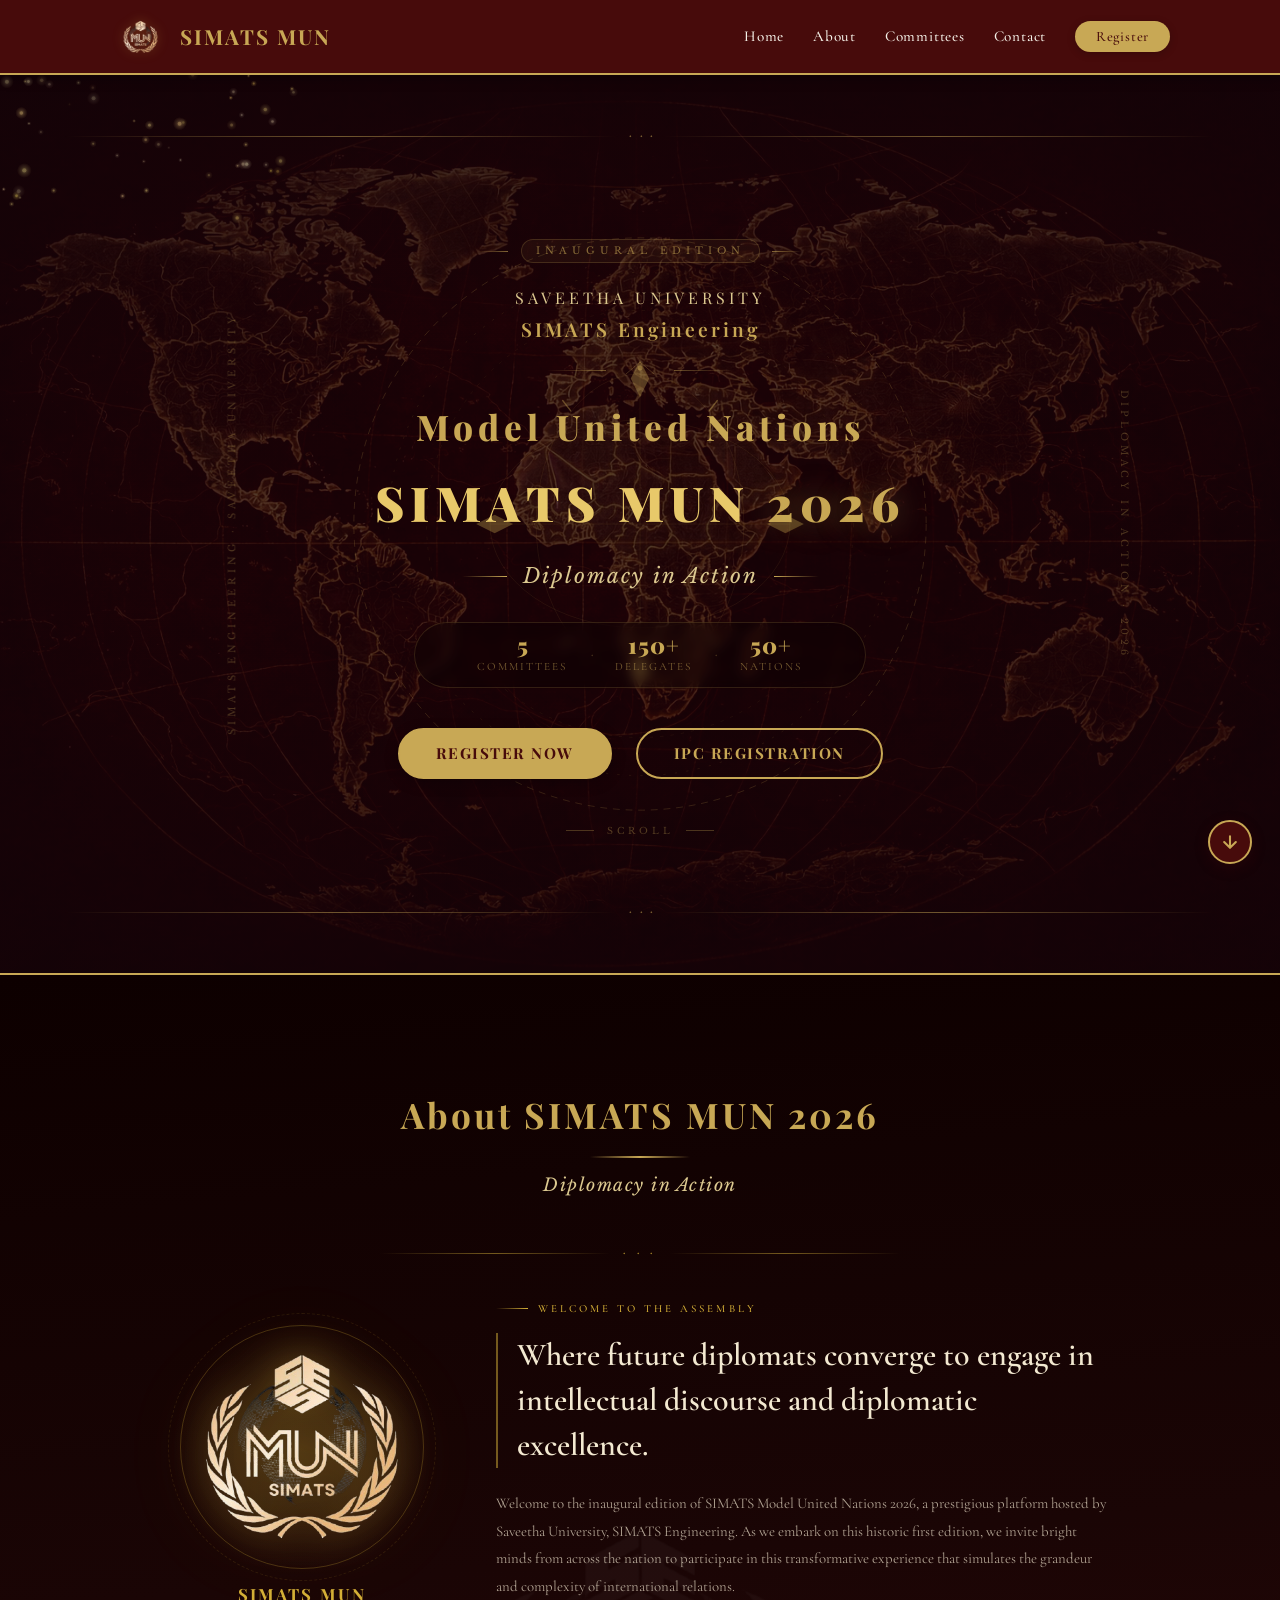
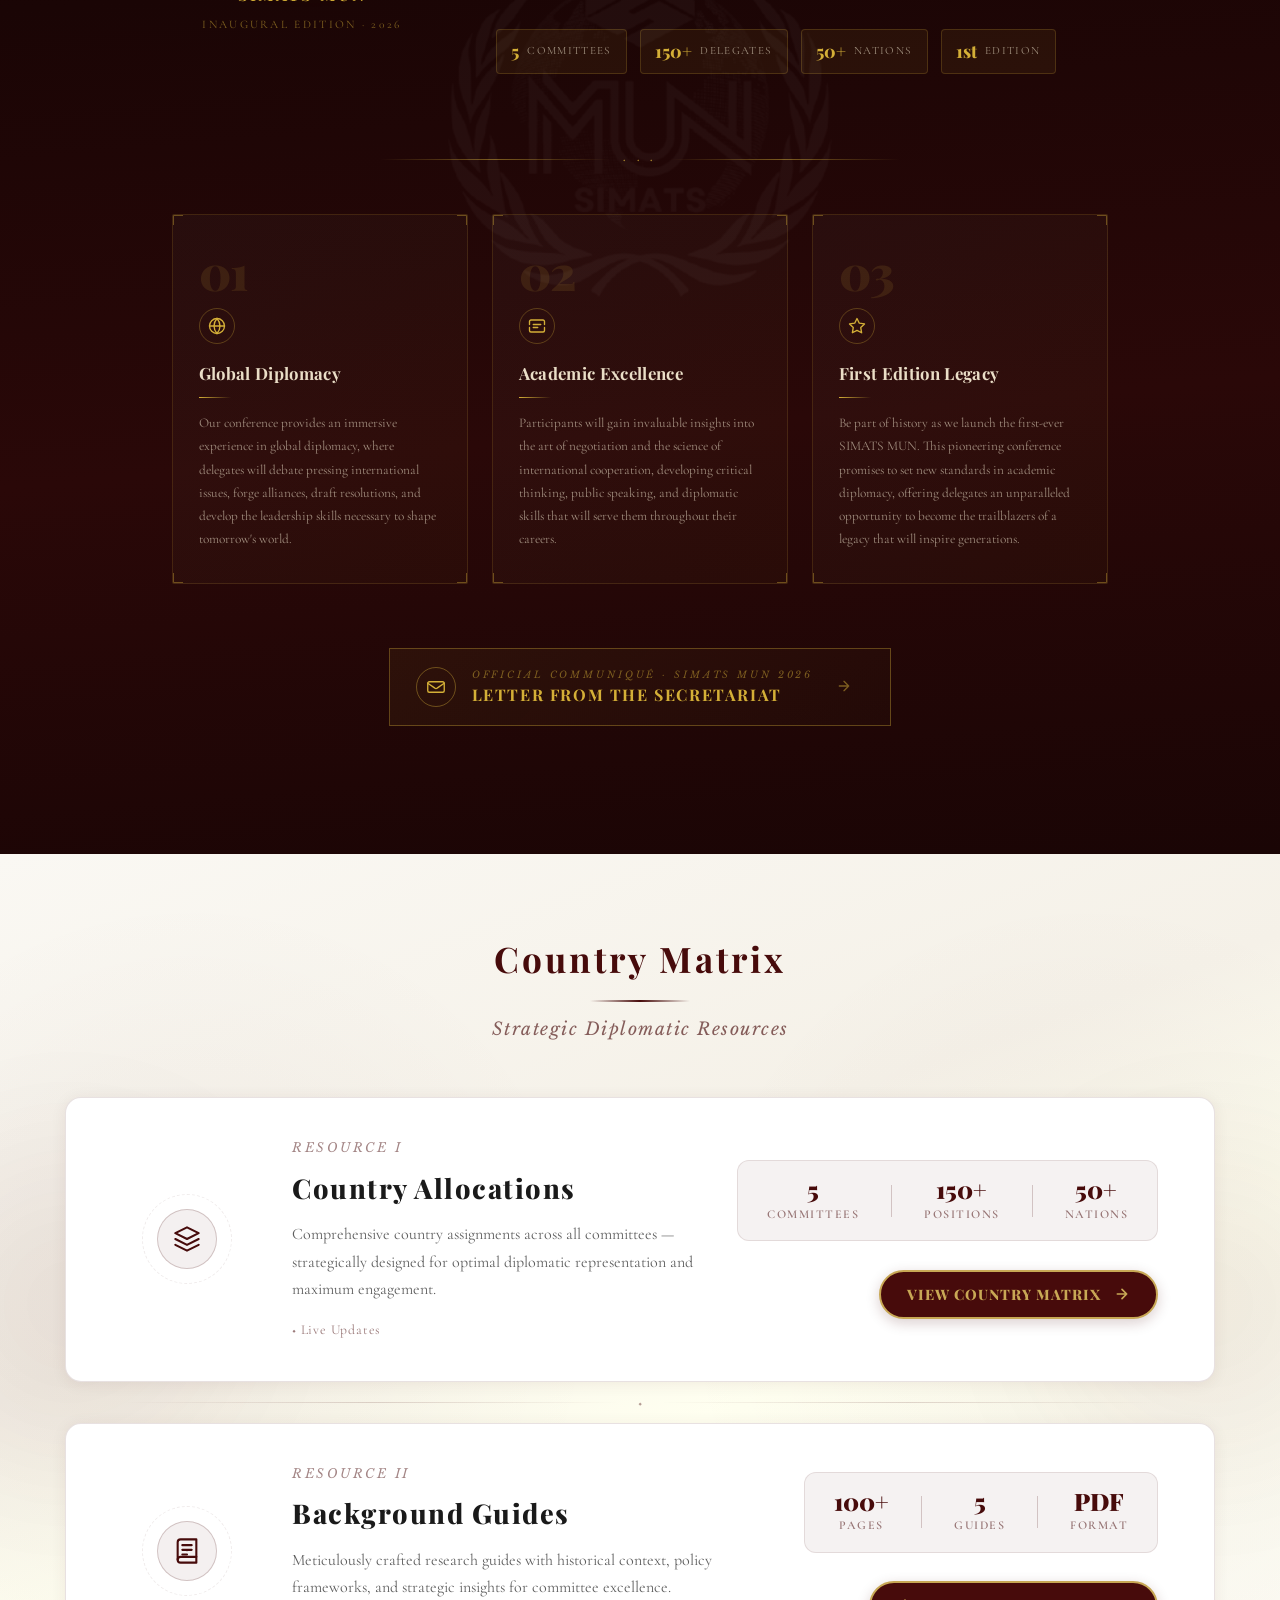
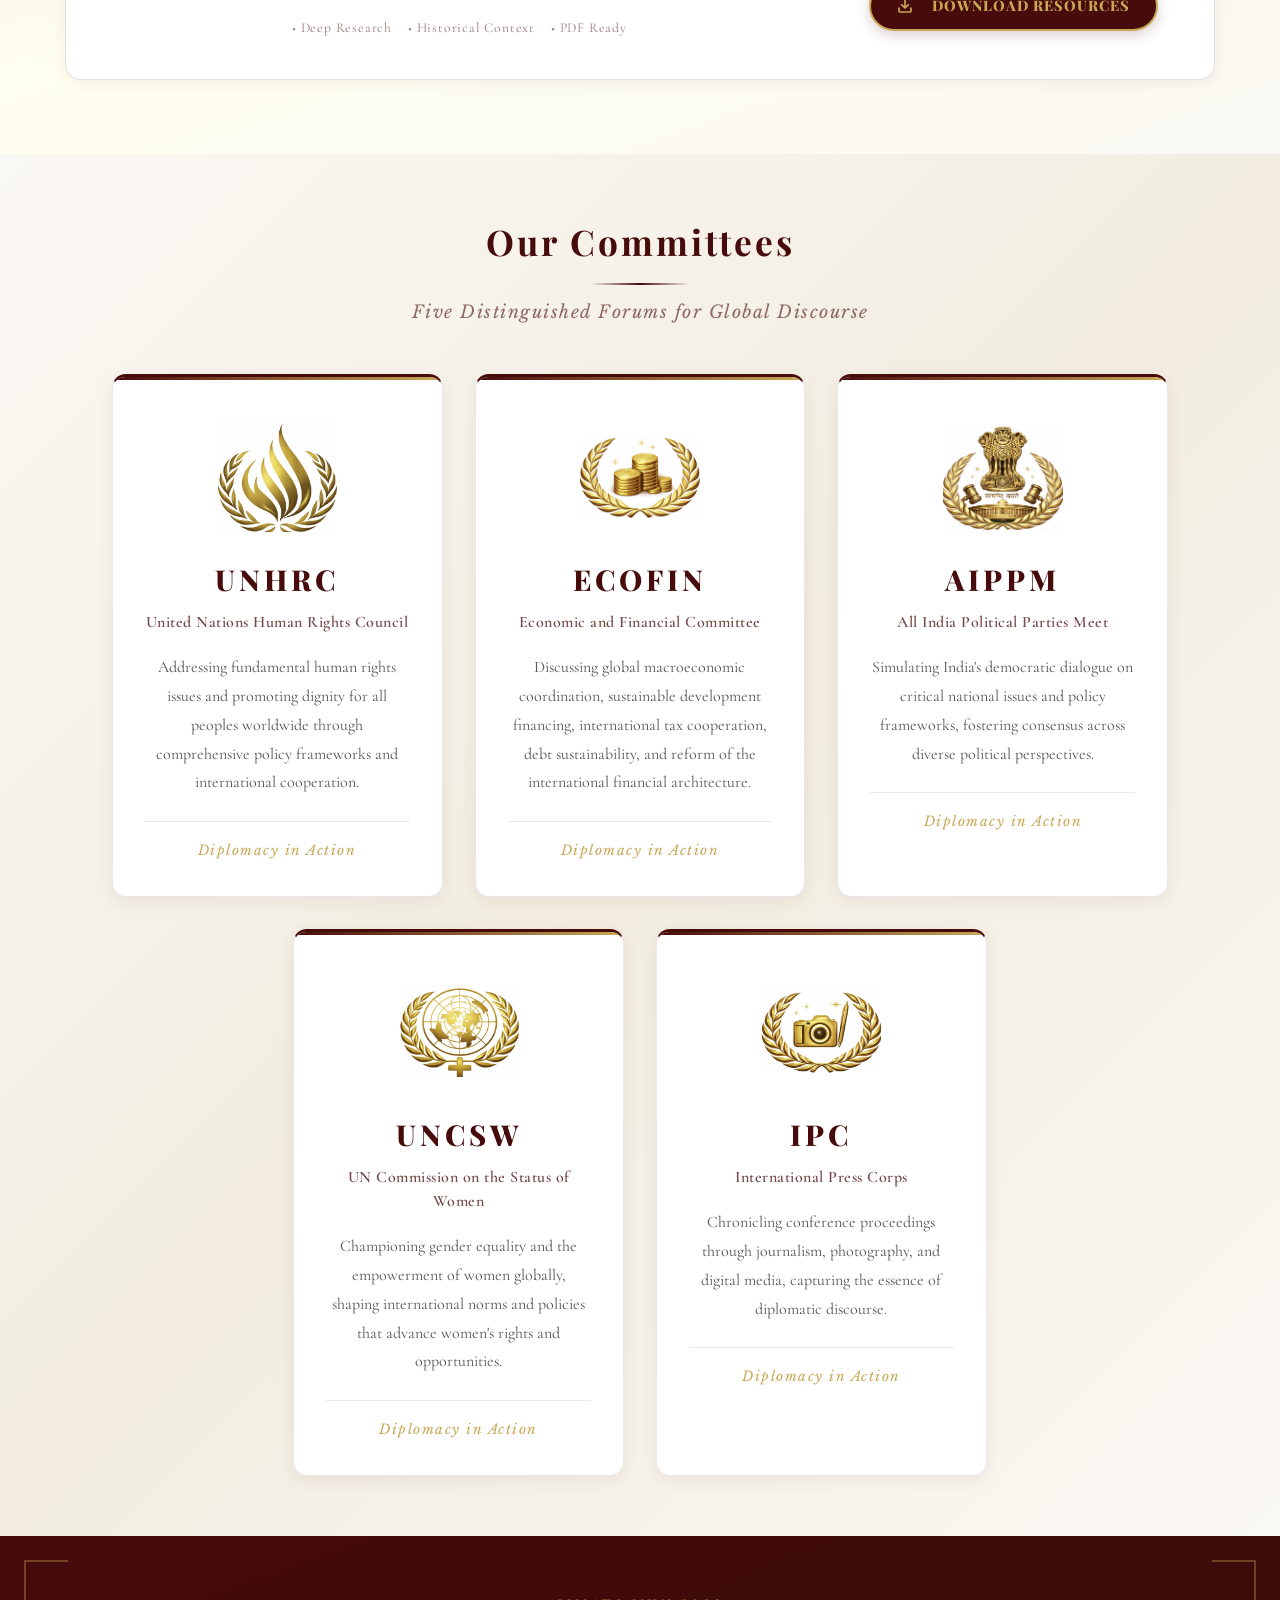
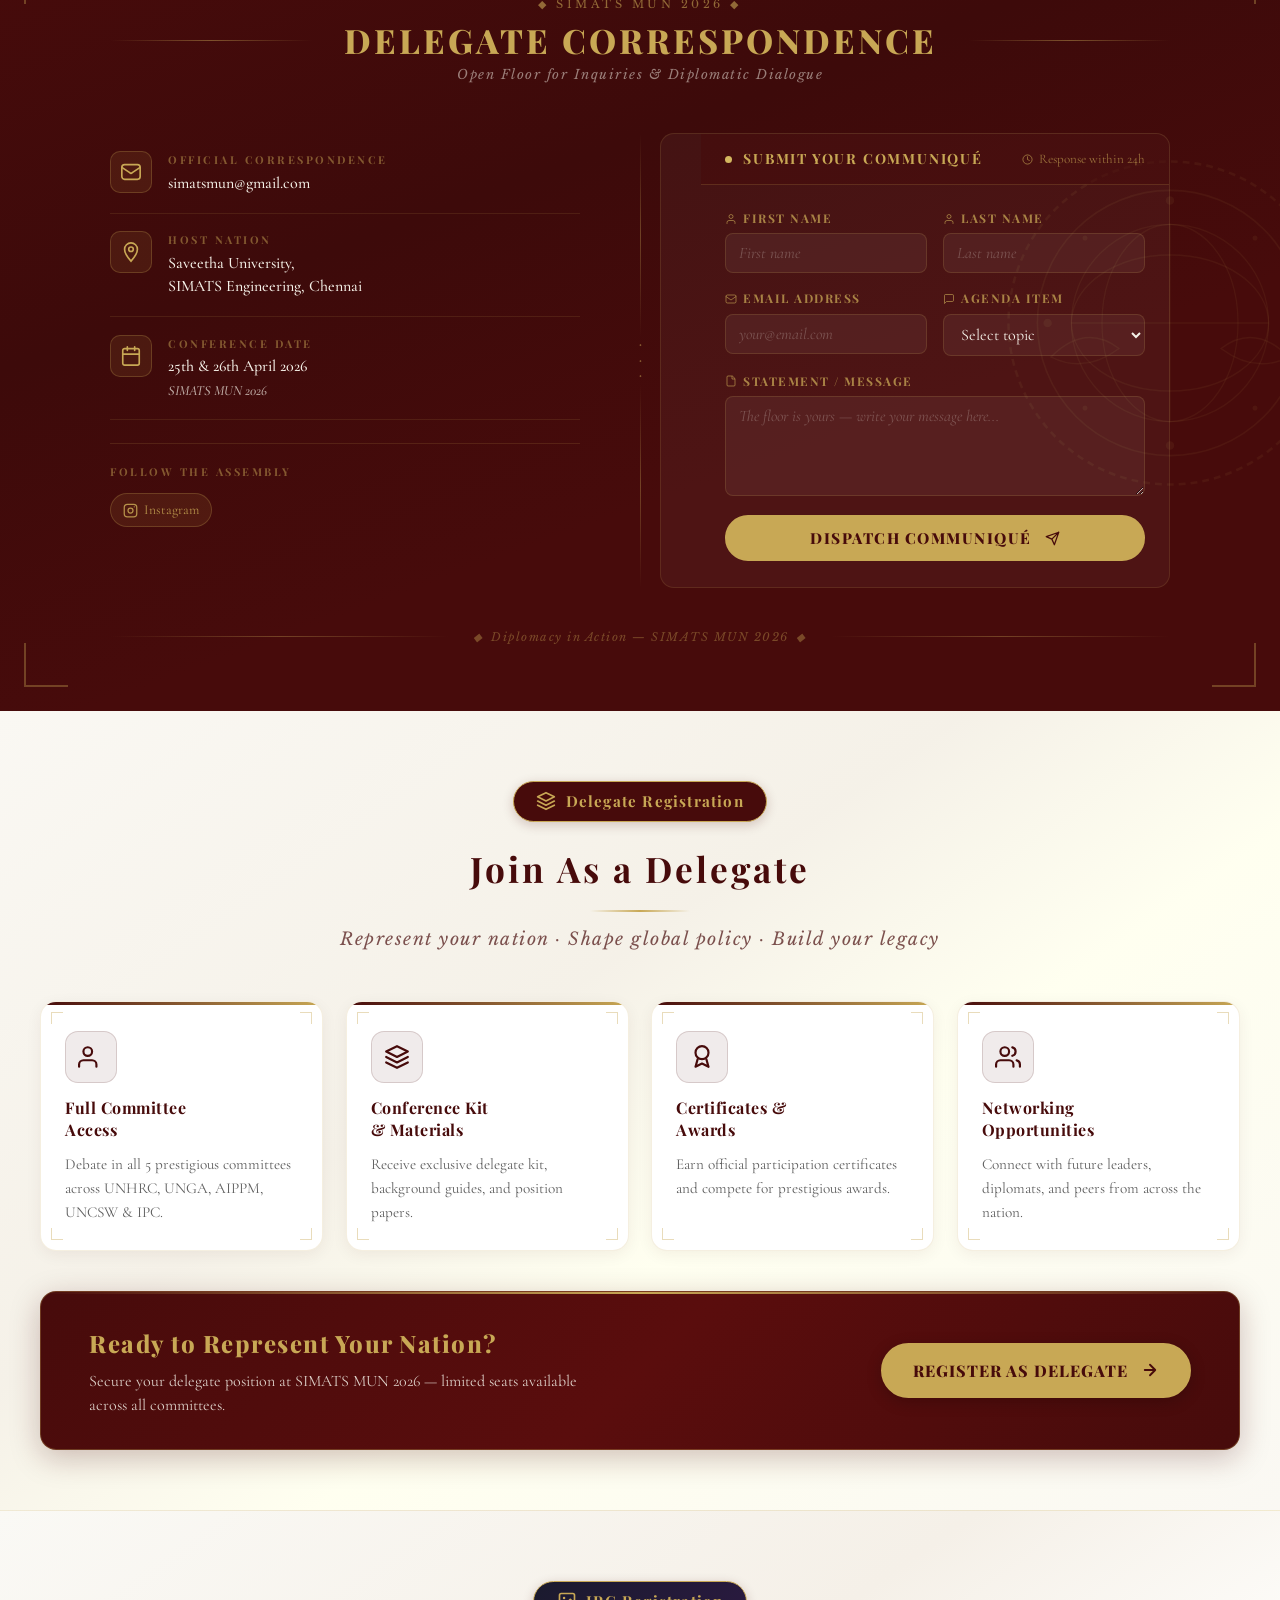
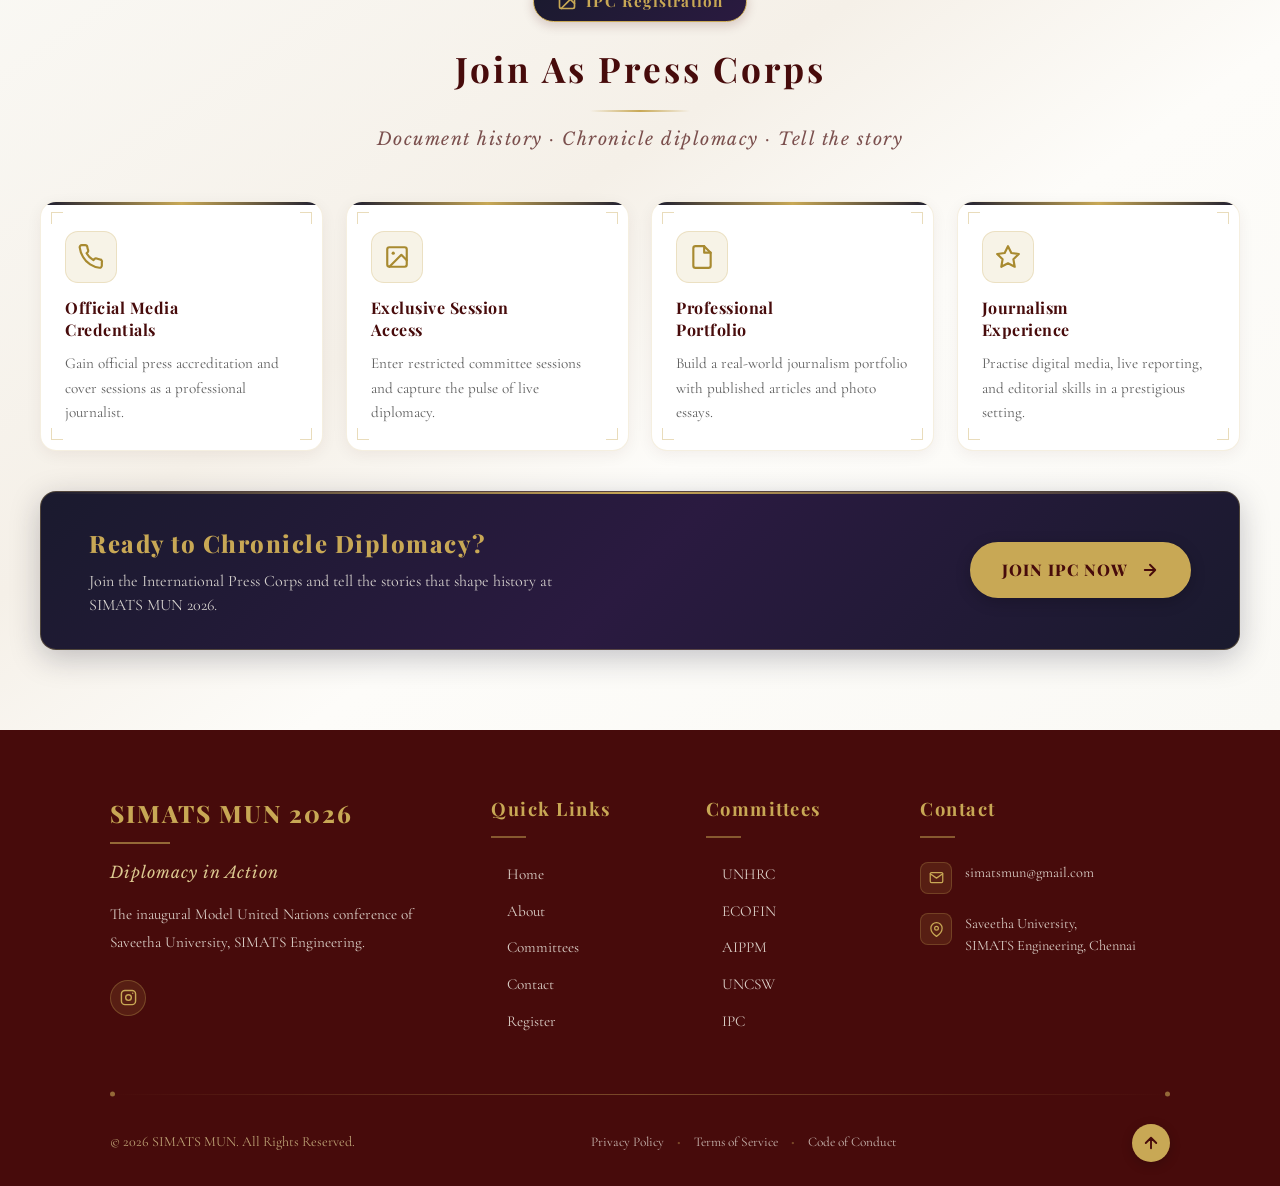
==== commit 89aa84d9: "Changes Updated" ====
--- a/index.html
+++ b/index.html
@@ -57,7 +57,7 @@
                 <li><a href="about.html">About</a></li>
                 <li><a href="committees.html">Committees</a></li>
                 <li><a href="contact.html">Contact</a></li>
-                <li><a href="#register" class="register-nav-btn">Register</a></li>
+                <li><a href="https://docs.google.com/forms/d/e/1FAIpQLScOWp4qMa_FnYsrC9GpAJDIZBE_DCmWMveL-NBQRIcTcwy2eQ/formResponse" class="register-nav-btn">Register</a></li>
             </ul>
         </div>
     </nav>
@@ -167,7 +167,7 @@
             </div>
 
             <div class="hero-buttons">
-                <a href="#register" class="cta-button primary-btn">
+                <a href="https://docs.google.com/forms/d/e/1FAIpQLScOWp4qMa_FnYsrC9GpAJDIZBE_DCmWMveL-NBQRIcTcwy2eQ/formResponse" class="cta-button primary-btn">
                     <span>Register Now</span>
                     <div class="btn-shine"></div>
                 </a>
@@ -658,7 +658,7 @@
     .slb-seal svg { width: 100%; height: 100%; }
 
     /* ══════════════════════════════════════════════════
-       SECRETARIAT LETTER MODAL — GOLD ON BLACK v3
+       SECRETARIAT LETTER MODAL — ROYAL RED ON IVORY
        ══════════════════════════════════════════════════ */
 
     #secretariatModal {
@@ -671,7 +671,7 @@
 
     .slm-backdrop {
       position: absolute; inset: 0;
-      background: rgba(0,0,0,0.94);
+      background: rgba(55,4,4,0.94);
       backdrop-filter: blur(16px);
       -webkit-backdrop-filter: blur(16px);
       cursor: pointer;
@@ -698,7 +698,7 @@
       position: relative; overflow: hidden;
       box-shadow:
         0 0 0 2px #c8a020,
-        0 0 0 8px #0a0700,
+        0 0 0 8px #3d0505,
         0 0 0 10px #c8a020,
         0 60px 100px rgba(0,0,0,0.9);
     }
@@ -712,21 +712,21 @@
     .slm-close {
       position: absolute; top: 16px; right: 16px; z-index: 30;
       width: 36px; height: 36px;
-      background: #0a0700; border: 1px solid #c8a020; border-radius: 50%;
+      background: #6b0a0a; border: 1px solid #c8a020; border-radius: 50%;
       color: #c8a020; font-size: 1rem; font-family: sans-serif;
       display: flex; align-items: center; justify-content: center;
       cursor: pointer; transition: all 0.3s ease;
       box-shadow: 0 0 10px rgba(200,160,32,0.2);
     }
     .slm-close:hover {
-      background: #1c1400; color: #f0c830;
+      background: #8a1010; color: #f0c830;
       transform: rotate(90deg); box-shadow: 0 0 18px rgba(200,160,32,0.5);
     }
 
-    /* HEADER: solid black band */
+    /* HEADER: royal red band */
     .slm-header {
       position: relative; z-index: 2;
-      background: #060400;
+      background: #6b0a0a;
       padding: 3rem 3rem 2.6rem;
       text-align: center;
       border-bottom: 3px solid #c8a020;
@@ -820,7 +820,7 @@
     .slm-salutation {
       font-family: 'Cormorant Garamond', serif;
       font-size: 1.3rem; font-weight: 700;
-      color: #0a0700; margin-bottom: 1.5rem;
+      color: #7a0c0c; margin-bottom: 1.5rem;
     }
     .slm-paragraph {
       font-family: 'Cormorant Garamond', serif;
@@ -830,17 +830,17 @@
     }
     .slm-paragraph.dropcap::first-letter {
       font-family: 'Playfair Display', serif;
-      font-size: 4.5rem; font-weight: 900; color: #0a0700;
+      font-size: 4.5rem; font-weight: 900; color: #7a0c0c;
       float: left; line-height: 0.7;
       margin-right: 0.08em; margin-top: 0.12em;
     }
 
-    /* QUOTE: solid black strip */
+    /* QUOTE: royal red strip */
     .slm-quote-block {
       position: relative; z-index: 2;
       margin: 2.5rem -4.5rem;
       padding: 2.2rem 4.5rem;
-      background: #060400; overflow: hidden;
+      background: #6b0a0a; overflow: hidden;
     }
     .slm-quote-block::before {
       content: ''; position: absolute; top: 0; left: 0; right: 0; height: 3px;
@@ -876,12 +876,12 @@
       font-size: 0.7rem; font-weight: 700;
       letter-spacing: 0.22em; text-transform: uppercase;
       padding: 0.45rem 1.1rem;
-      border: 1.5px solid rgba(10,7,0,0.4);
-      color: rgba(10,5,0,0.6); background: transparent;
+      border: 1.5px solid rgba(107,10,10,0.4);
+      color: rgba(107,10,10,0.7); background: transparent;
       transition: all 0.25s ease; cursor: default;
     }
     .slm-committee-chip:hover {
-      background: #060400; border-color: #c8a020; color: #d4af37;
+      background: #6b0a0a; border-color: #c8a020; color: #d4af37;
     }
 
     /* FOOTER */
@@ -901,7 +901,7 @@
     .slm-sig-lines { width: 190px; display: block; margin-bottom: 0.7rem; }
     .slm-sig-name {
       font-family: 'Playfair Display', serif;
-      font-size: 1.1rem; font-weight: 900; color: #0a0700;
+      font-size: 1.1rem; font-weight: 900; color: #7a0c0c;
       letter-spacing: 0.1em; text-transform: uppercase;
       display: block; margin-bottom: 0.28rem;
     }
@@ -970,12 +970,12 @@
       color: rgba(10,5,0,0.3); text-align: center; line-height: 1.7;
     }
 
-    /* BOTTOM RIBBON: black + gold */
+    /* BOTTOM RIBBON: royal red + gold */
     .slm-bottom-ribbon {
       position: relative; z-index: 2;
       display: flex; align-items: center; gap: 1.2rem;
       padding: 1.2rem 4.5rem;
-      background: #060400;
+      background: #6b0a0a;
       border-top: 2px solid #c8a020;
     }
     .slm-ribbon-line {
@@ -1161,22 +1161,22 @@
 
           <!-- Corner ornaments -->
           <svg class="slm-corner-ornament tl" viewBox="0 0 48 48" fill="none" style="position:absolute;width:44px;height:44px;top:4px;left:4px;z-index:5;pointer-events:none">
-            <path d="M3 3 L20 3 L20 6 L6 6 L6 20 L3 20 Z" fill="rgba(10,7,0,0.8)"/>
+            <path d="M3 3 L20 3 L20 6 L6 6 L6 20 L3 20 Z" fill="rgba(107,10,10,0.8)"/>
             <path d="M8 8 L15 8 L15 10.5 L10.5 10.5 L10.5 15 L8 15 Z" fill="rgba(180,140,20,0.5)"/>
             <circle cx="24" cy="24" r="2.5" fill="rgba(180,140,20,0.4)"/>
           </svg>
           <svg class="slm-corner-ornament tr" viewBox="0 0 48 48" fill="none" style="position:absolute;width:44px;height:44px;top:4px;right:4px;z-index:5;pointer-events:none;transform:scaleX(-1)">
-            <path d="M3 3 L20 3 L20 6 L6 6 L6 20 L3 20 Z" fill="rgba(10,7,0,0.8)"/>
+            <path d="M3 3 L20 3 L20 6 L6 6 L6 20 L3 20 Z" fill="rgba(107,10,10,0.8)"/>
             <path d="M8 8 L15 8 L15 10.5 L10.5 10.5 L10.5 15 L8 15 Z" fill="rgba(180,140,20,0.5)"/>
             <circle cx="24" cy="24" r="2.5" fill="rgba(180,140,20,0.4)"/>
           </svg>
           <svg class="slm-corner-ornament bl" viewBox="0 0 48 48" fill="none" style="position:absolute;width:44px;height:44px;bottom:4px;left:4px;z-index:5;pointer-events:none;transform:scaleY(-1)">
-            <path d="M3 3 L20 3 L20 6 L6 6 L6 20 L3 20 Z" fill="rgba(10,7,0,0.8)"/>
+            <path d="M3 3 L20 3 L20 6 L6 6 L6 20 L3 20 Z" fill="rgba(107,10,10,0.8)"/>
             <path d="M8 8 L15 8 L15 10.5 L10.5 10.5 L10.5 15 L8 15 Z" fill="rgba(180,140,20,0.5)"/>
             <circle cx="24" cy="24" r="2.5" fill="rgba(180,140,20,0.4)"/>
           </svg>
           <svg class="slm-corner-ornament br" viewBox="0 0 48 48" fill="none" style="position:absolute;width:44px;height:44px;bottom:4px;right:4px;z-index:5;pointer-events:none;transform:scale(-1)">
-            <path d="M3 3 L20 3 L20 6 L6 6 L6 20 L3 20 Z" fill="rgba(10,7,0,0.8)"/>
+            <path d="M3 3 L20 3 L20 6 L6 6 L6 20 L3 20 Z" fill="rgba(107,10,10,0.8)"/>
             <path d="M8 8 L15 8 L15 10.5 L10.5 10.5 L10.5 15 L8 15 Z" fill="rgba(180,140,20,0.5)"/>
             <circle cx="24" cy="24" r="2.5" fill="rgba(180,140,20,0.4)"/>
           </svg>
@@ -1184,7 +1184,7 @@
           <!-- Close button -->
           <button class="slm-close" id="slmClose" aria-label="Close letter">&#10005;</button>
 
-          <!-- ══ BLACK HEADER with logo ══ -->
+          <!-- ══ ROYAL RED HEADER with logo ══ -->
           <div class="slm-header">
             <div class="slm-logo-wrap">
               <div class="slm-logo-ring-outer"></div>
@@ -1216,7 +1216,7 @@
               It is with the deepest honour and profound pride that I extend to you, on behalf of the entire Secretariat of SIMATS Model United Nations 2026, this most heartfelt and official welcome. You stand at the threshold of an extraordinary chapter &mdash; one that will mark not only the inaugural edition of this conference, but a defining moment in your own journey as a future architect of global affairs.
             </p>
 
-            <!-- BLACK QUOTE STRIP -->
+            <!-- ROYAL RED QUOTE STRIP -->
             <div class="slm-quote-block">
               <div class="slm-quote-inner">
                 <span class="slm-quote-mark">&ldquo;</span>
@@ -1246,7 +1246,7 @@
             </p>
 
             <p class="slm-paragraph">
-              I urge every delegate, every press corps journalist, every chair and member of the dais, to approach these proceedings with the spirit of <strong style="font-family:'Playfair Display',serif;letter-spacing:0.04em;color:#0a0700;">Diplomacy in Action</strong> &mdash; our guiding motto and our abiding promise to you. Welcome to SIMATS MUN 2026. Welcome to history.
+              I urge every delegate, every press corps journalist, every chair and member of the dais, to approach these proceedings with the spirit of <strong style="font-family:'Playfair Display',serif;letter-spacing:0.04em;color:#7a0c0c;">Diplomacy in Action</strong> &mdash; our guiding motto and our abiding promise to you. Welcome to SIMATS MUN 2026. Welcome to history.
             </p>
 
           </div><!-- /.slm-body -->
@@ -1256,7 +1256,7 @@
             <div class="slm-signature-block">
               <span class="slm-closing">With distinguished regards and the highest diplomatic courtesies,</span>
               <svg class="slm-sig-lines" viewBox="0 0 190 28" fill="none">
-                <path d="M4 20 Q35 6 65 16 Q95 26 125 12 Q155 0 186 14" stroke="rgba(10,7,0,0.5)" stroke-width="1.3" stroke-linecap="round" fill="none"/>
+                <path d="M4 20 Q35 6 65 16 Q95 26 125 12 Q155 0 186 14" stroke="rgba(107,10,10,0.5)" stroke-width="1.3" stroke-linecap="round" fill="none"/>
                 <path d="M4 24 Q60 18 115 22 Q155 25 186 20" stroke="rgba(160,120,20,0.22)" stroke-width="0.8" stroke-linecap="round" fill="none"/>
               </svg>
               <span class="slm-sig-name">Secretary-General</span>
@@ -1279,7 +1279,7 @@
             </div>
           </div>
 
-          <!-- ══ BLACK BOTTOM RIBBON ══ -->
+          <!-- ══ ROYAL RED BOTTOM RIBBON ══ -->
           <div class="slm-bottom-ribbon">
             <div class="slm-ribbon-line"></div>
             <span class="slm-ribbon-text">&diams; &ensp; Diplomacy in Action &mdash; SIMATS MUN 2026 &ensp; &diams;</span>
@@ -1490,7 +1490,7 @@
                         </div>
                         <div class="contact-info-body">
                             <span class="contact-info-label">Official Correspondence</span>
-                            <a href="/cdn-cgi/l/email-protection#07746e6a6673746a726947606a666e6b2964686a" class="contact-info-value"><span class="__cf_email__" data-cfemail="3e4d57535f4a4d534b507e59535f5752105d5153">[email&#160;protected]</span></a>
+                            <a href="mailto:simatsmun@gmail.com" class="contact-info-value">simatsmun@gmail.com</a>
                         </div>
                     </div>
                     <div class="contact-info-card">
@@ -1508,7 +1508,7 @@
                         </div>
                         <div class="contact-info-body">
                             <span class="contact-info-label">Conference Date</span>
-                            <span class="contact-info-value">25th & 26th April 2026<br><em style="font-style:italic;font-size:0.88em;opacity:0.7;">SIMATS MUN 2026</em></span>
+                            <span class="contact-info-value">25th &amp; 26th April 2026<br><em style="font-style:italic;font-size:0.88em;opacity:0.7;">SIMATS MUN 2026</em></span>
                         </div>
                     </div>
                     <div class="contact-social-row">
@@ -1689,7 +1689,7 @@
                     <h4 class="reg-cta-title">Ready to Represent Your Nation?</h4>
                     <p class="reg-cta-sub">Secure your delegate position at SIMATS MUN 2026 — limited seats available across all committees.</p>
                 </div>
-                <a href="#" class="reg-cta-btn reg-cta-btn-delegate">
+                <a href="https://docs.google.com/forms/d/e/1FAIpQLScOWp4qMa_FnYsrC9GpAJDIZBE_DCmWMveL-NBQRIcTcwy2eQ/formResponse" class="reg-cta-btn reg-cta-btn-delegate">
                     <span>Register as Delegate</span>
                     <svg viewBox="0 0 24 24" fill="none" width="18" height="18"><path d="M5 12H19M19 12L12 5M19 12L12 19" stroke="currentColor" stroke-width="2.5" stroke-linecap="round" stroke-linejoin="round"/></svg>
                 </a>
@@ -1802,7 +1802,7 @@
                         <li><a href="about.html"><span class="link-arrow">→</span> About</a></li>
                         <li><a href="committees.html"><span class="link-arrow">→</span> Committees</a></li>
                         <li><a href="contact.html"><span class="link-arrow">→</span> Contact</a></li>
-                        <li><a href="#register"><span class="link-arrow">→</span> Register</a></li>
+                        <li><a href="https://docs.google.com/forms/d/e/1FAIpQLScOWp4qMa_FnYsrC9GpAJDIZBE_DCmWMveL-NBQRIcTcwy2eQ/formResponse"><span class="link-arrow">→</span> Register</a></li>
                     </ul>
                 </div>
                 <div class="footer-section">
@@ -1824,7 +1824,7 @@
                             <div class="contact-icon">
                                 <svg viewBox="0 0 24 24" fill="none"><path d="M4 4H20C21.1 4 22 4.9 22 6V18C22 19.1 21.1 20 20 20H4C2.9 20 2 19.1 2 18V6C2 4.9 2.9 4 4 4Z" stroke="currentColor" stroke-width="2" stroke-linecap="round" stroke-linejoin="round"/><path d="M22 6L12 13L2 6" stroke="currentColor" stroke-width="2" stroke-linecap="round" stroke-linejoin="round"/></svg>
                             </div>
-                            <a href="/cdn-cgi/l/email-protection#5a2933373b2e29372f341a3d373b333674393537"><span class="__cf_email__" data-cfemail="bdced4d0dcc9ced0c8d3fddad0dcd4d193ded2d0">[email&#160;protected]</span></a>
+                            <a href="mailto:simatsmun@gmail.com">simatsmun@gmail.com</a>
                         </div>
                         <div class="footer-contact-item">
                             <div class="contact-icon">
@@ -1854,7 +1854,7 @@
         </div>
     </footer>
 
-    <script data-cfasync="false" src="/cdn-cgi/scripts/5c5dd728/cloudflare-static/email-decode.min.js"></script><script src="script.js"></script>
+    <script src="script.js"></script>
 
     <script>
     (function () {
@@ -1922,7 +1922,6 @@
         function openModal() {
             modal.classList.add('open');
             document.body.style.overflow = 'hidden';
-            // Scroll letter to top each open
             const outer = modal.querySelector('.slm-outer');
             if (outer) outer.scrollTop = 0;
         }
@@ -1934,7 +1933,7 @@
 
         openBtn.addEventListener('click', openModal);
         if (closeBtn) closeBtn.addEventListener('click', closeModal);
-              if (backdrop) backdrop.addEventListener('click', closeModal);
+        if (backdrop) backdrop.addEventListener('click', closeModal);
 
         document.addEventListener('keydown', function (e) {
             if (e.key === 'Escape') closeModal();
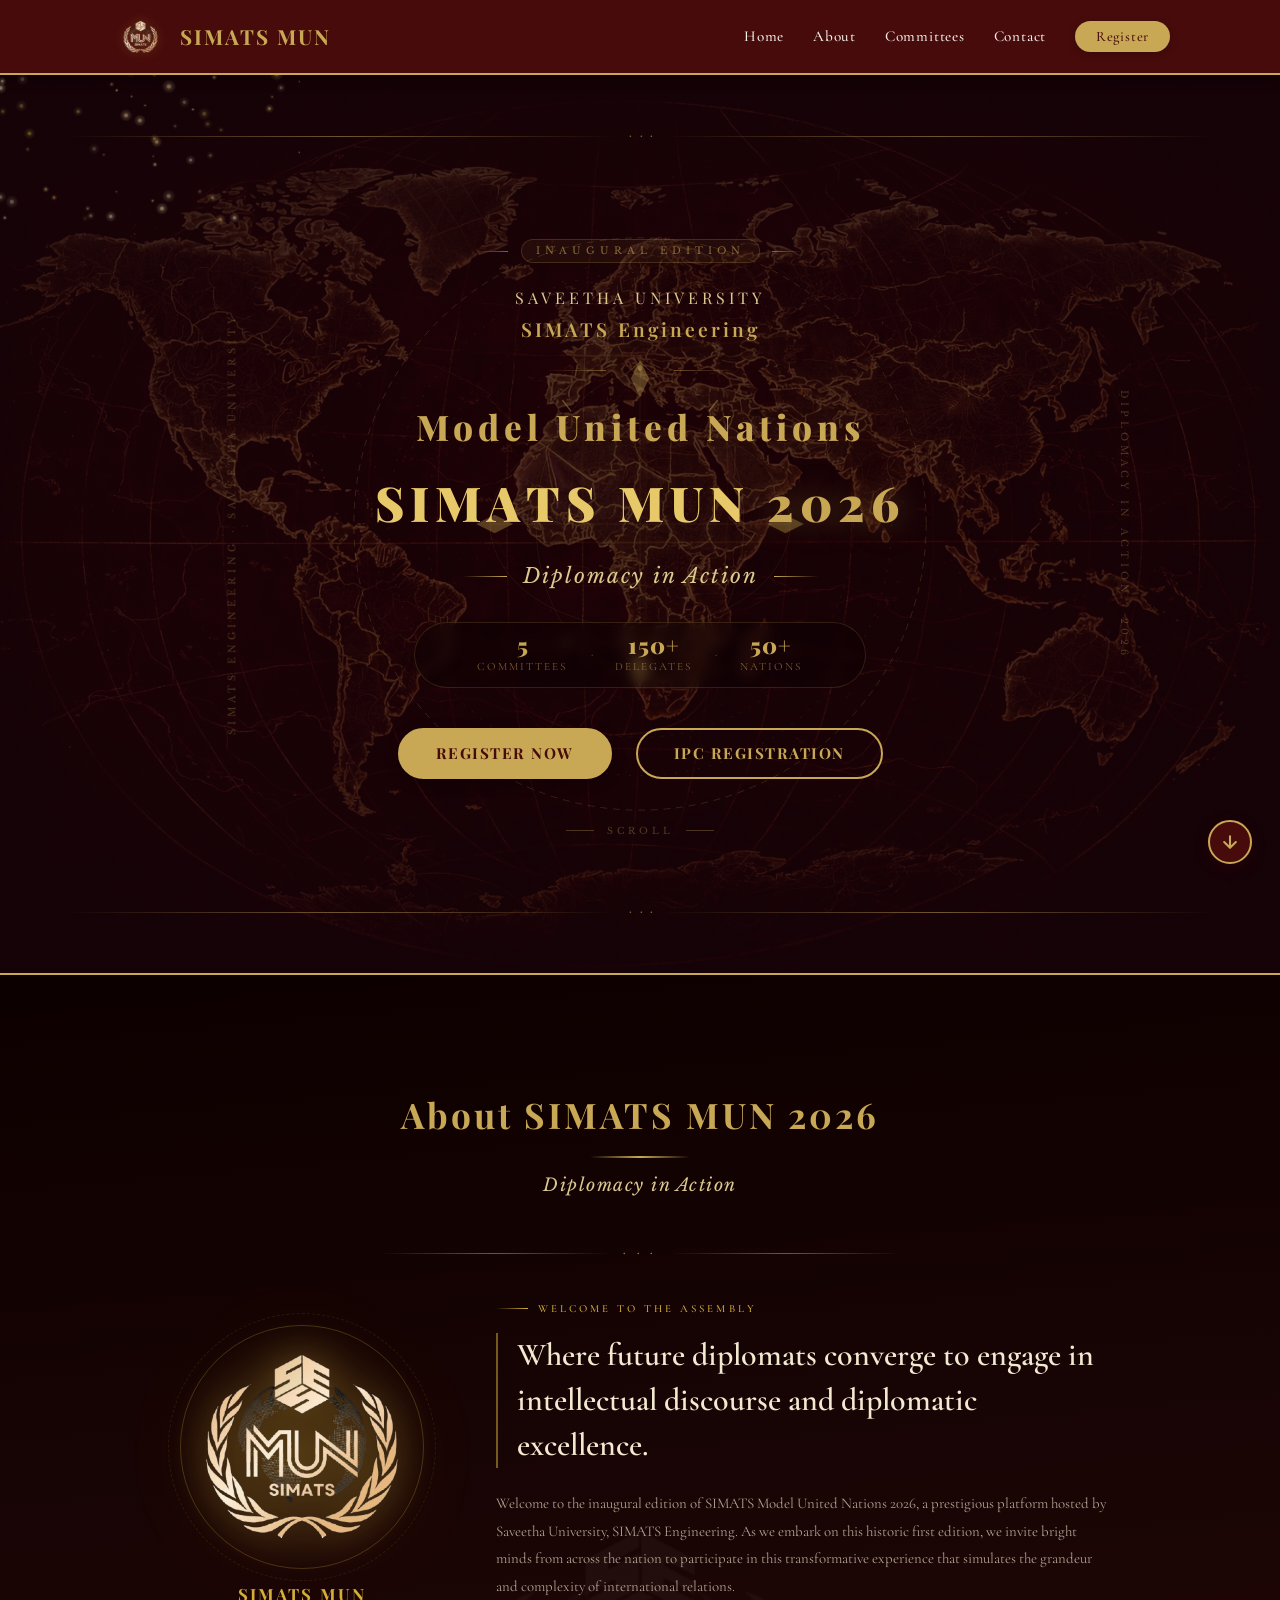
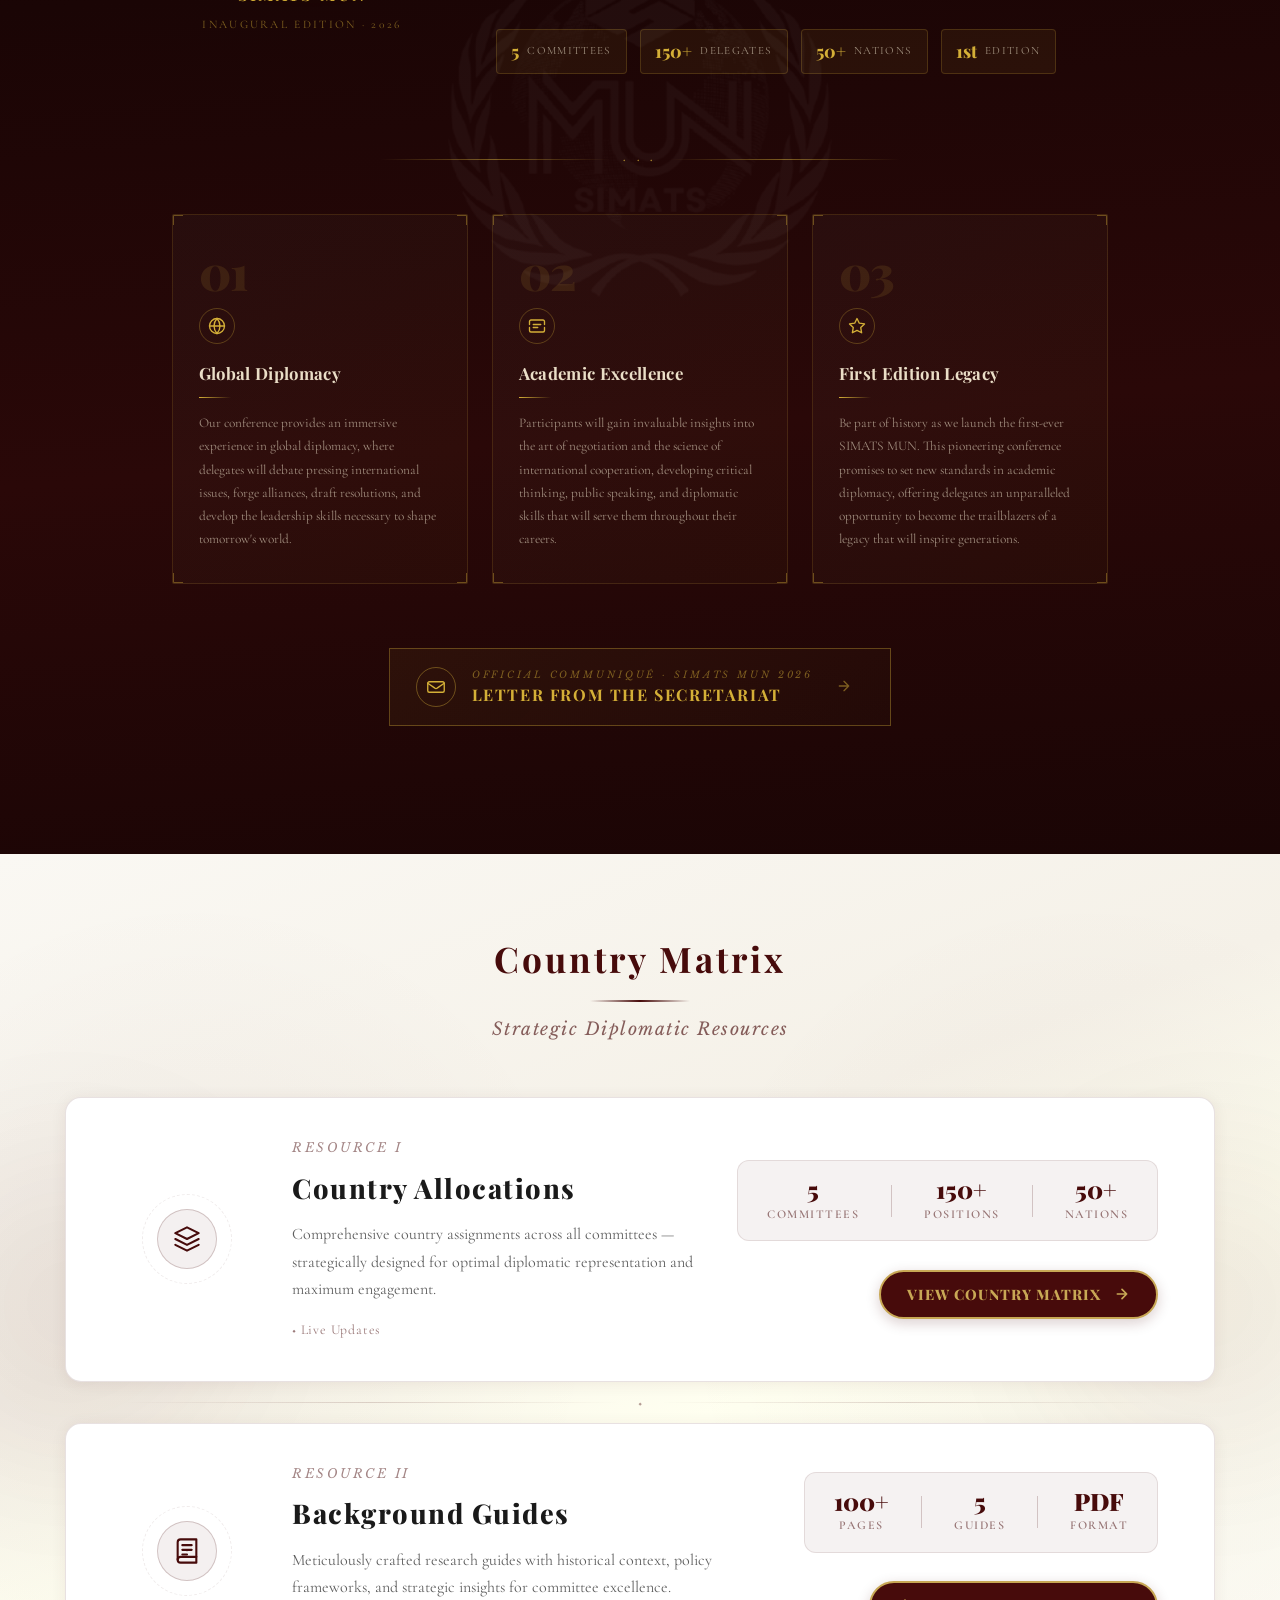
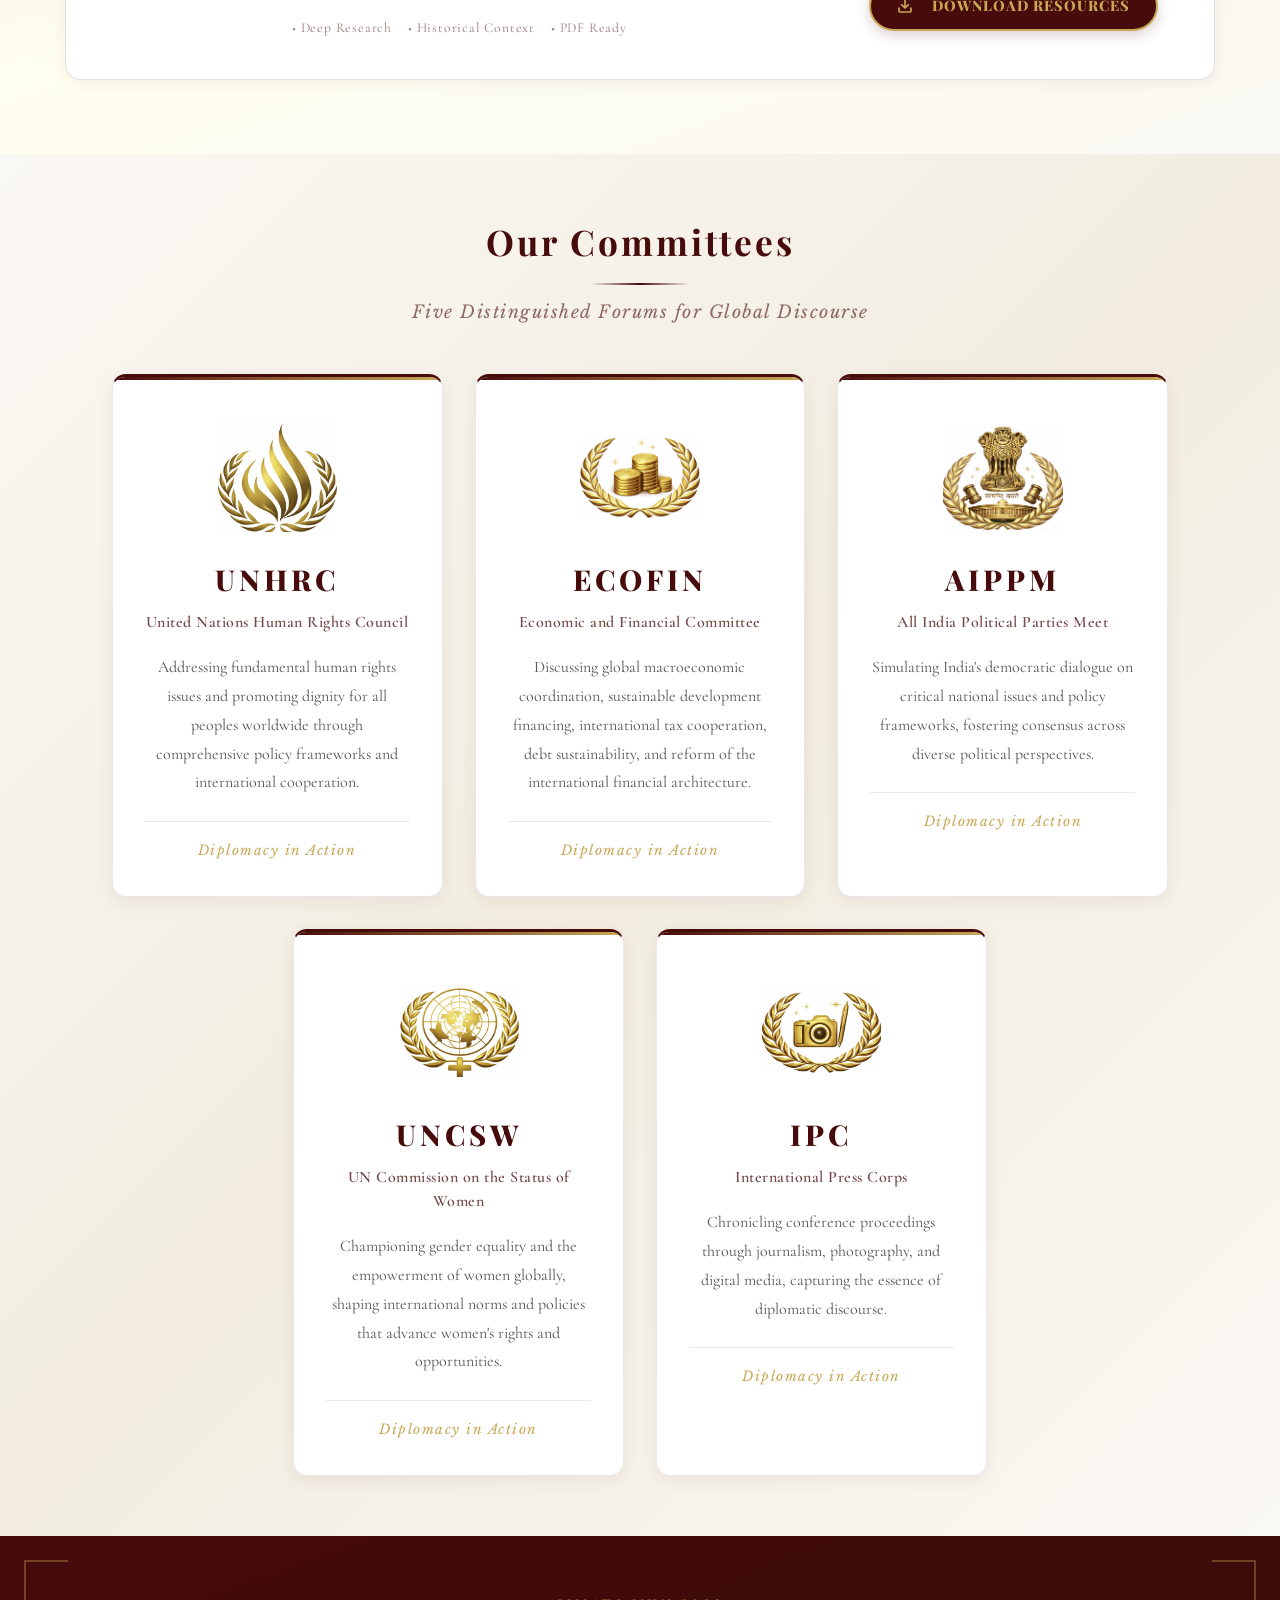
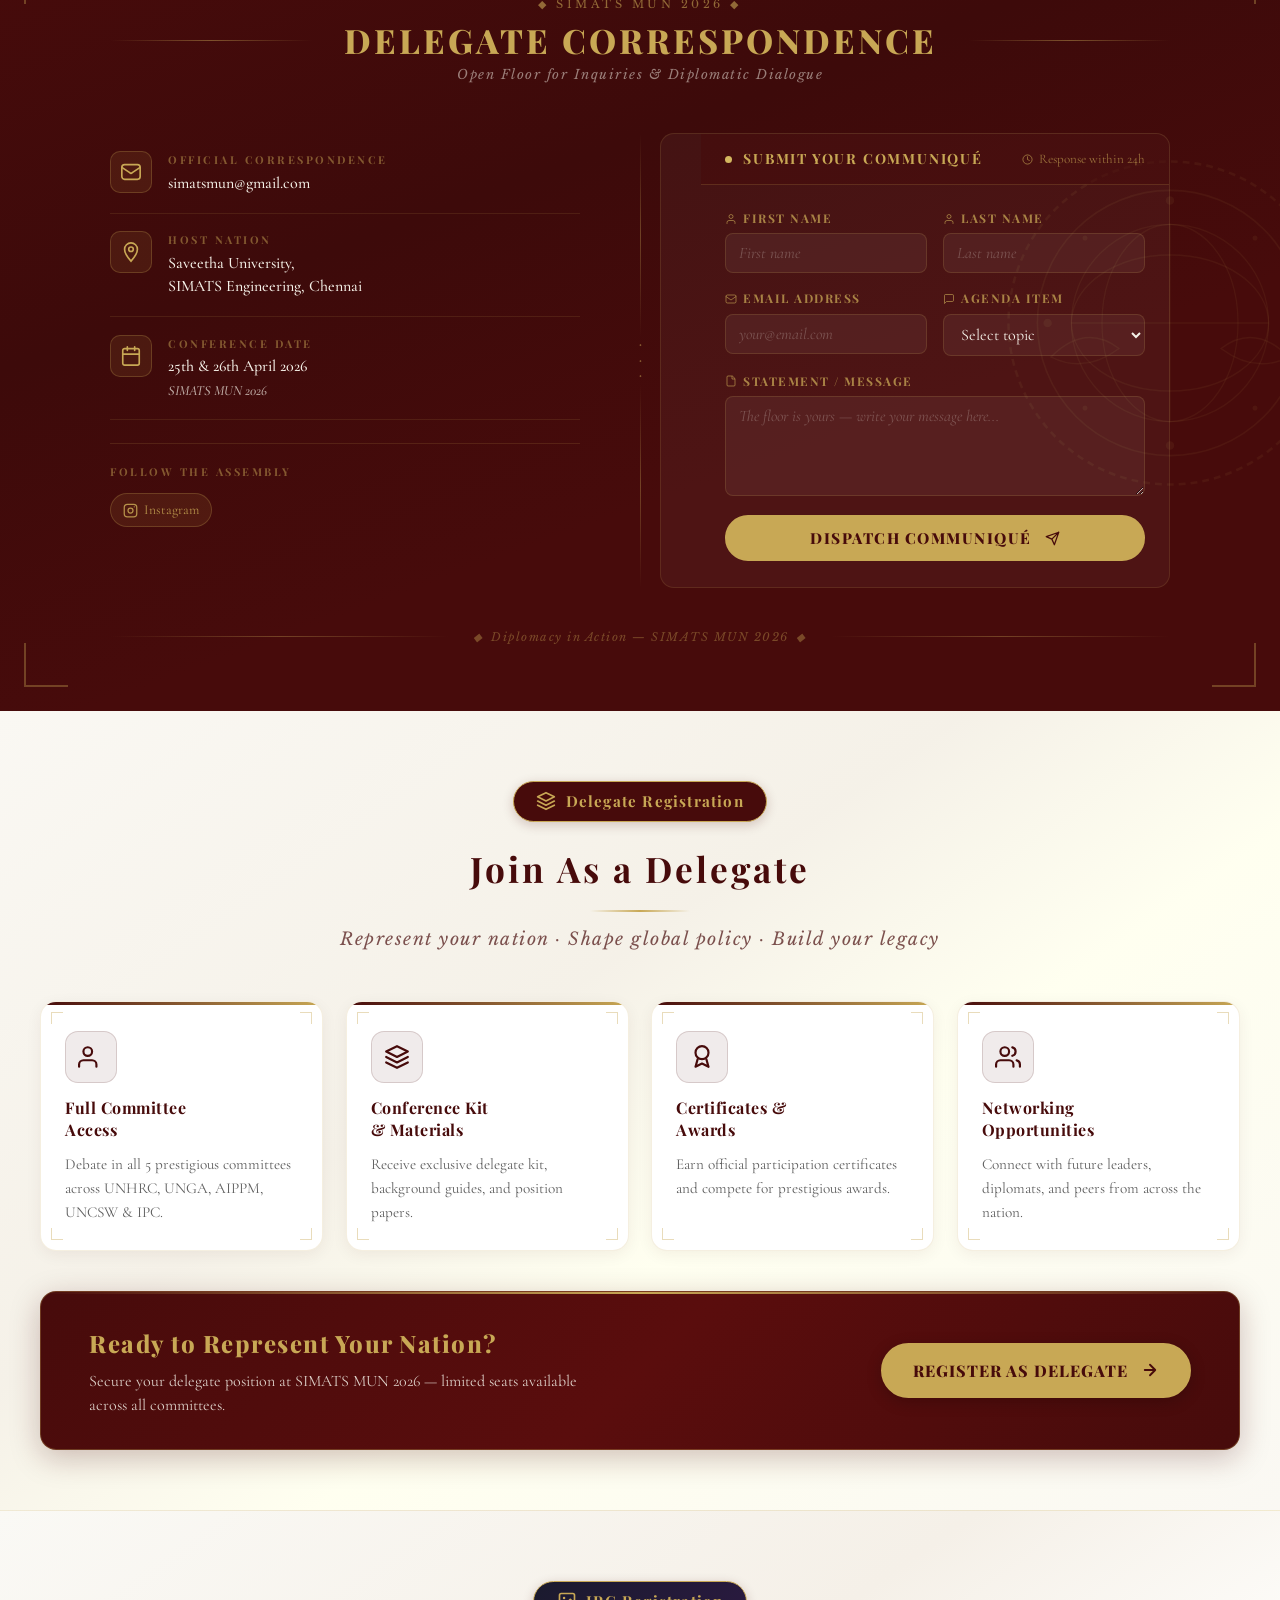
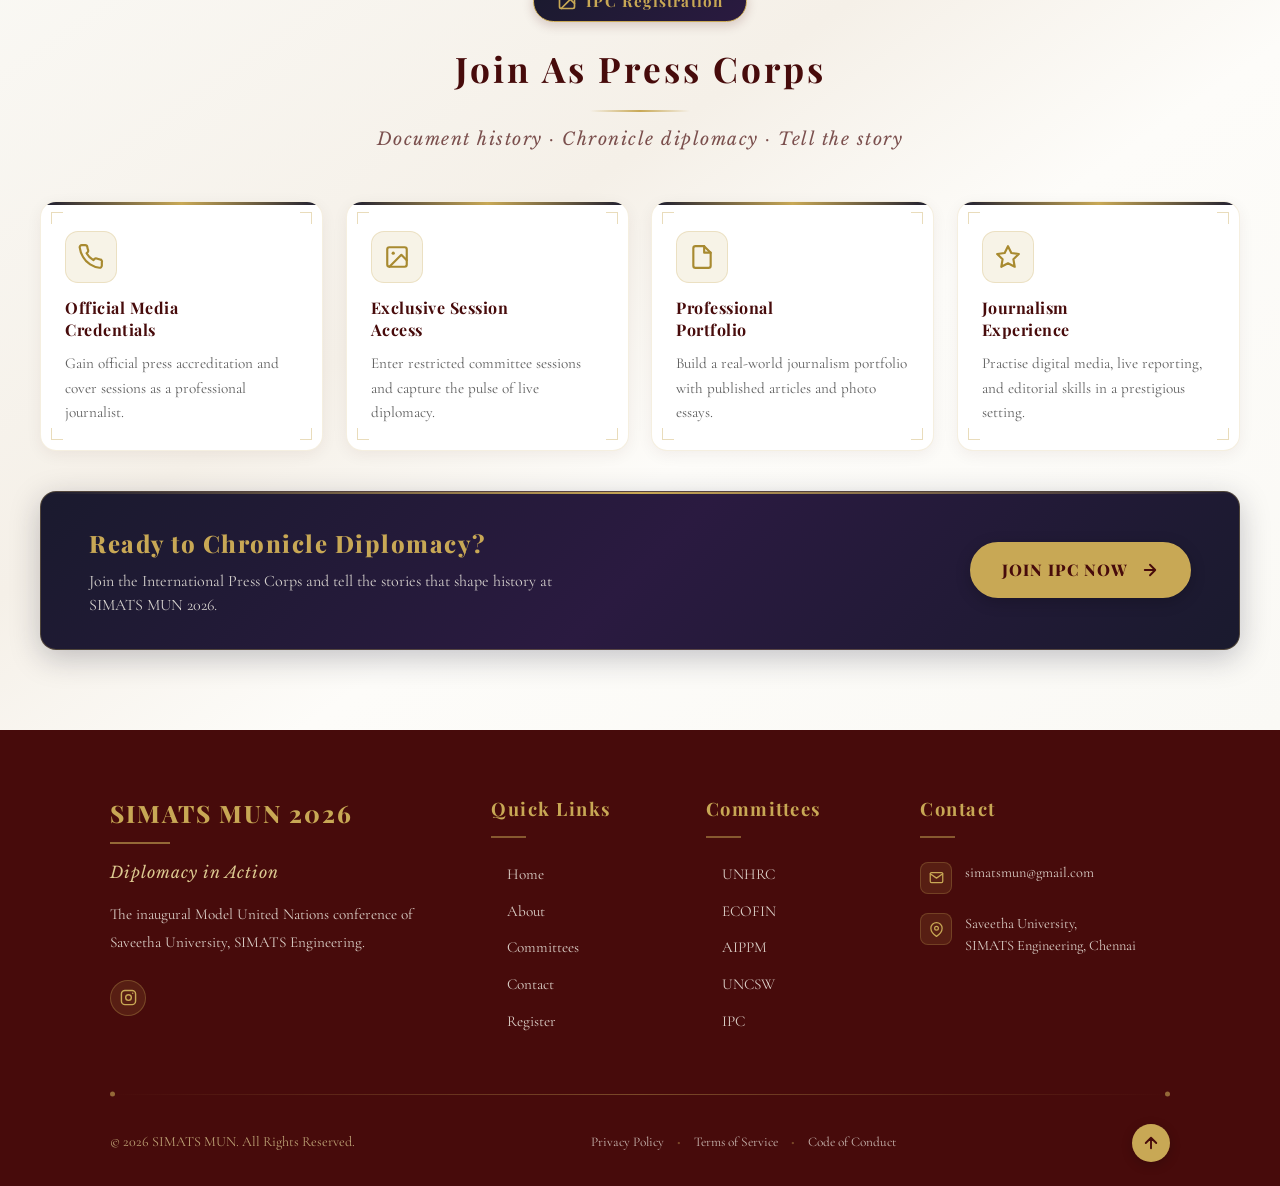
==== commit 384595d6: "changes made" ====
--- a/index.html
+++ b/index.html
@@ -1336,7 +1336,7 @@
                         <div class="matrix-h-stat-sep"></div>
                         <div class="matrix-h-stat"><span class="matrix-h-stat-num">50+</span><span class="matrix-h-stat-lbl">Nations</span></div>
                     </div>
-                    <a href="#" class="matrix-h-btn">
+                    <a href="https://docs.google.com/spreadsheets/d/1CRlhS7Ckut6IFJd8XKcx6aum6chc_xujJWcSRHjXdYw/edit?gid=0#gid=0" class="matrix-h-btn">
                         <span>View Country Matrix</span>
                         <svg class="matrix-h-btn-arrow" viewBox="0 0 24 24" fill="none">
                             <path d="M5 12H19M19 12L12 5M19 12L12 19" stroke="currentColor" stroke-width="2.5" stroke-linecap="round" stroke-linejoin="round"/>
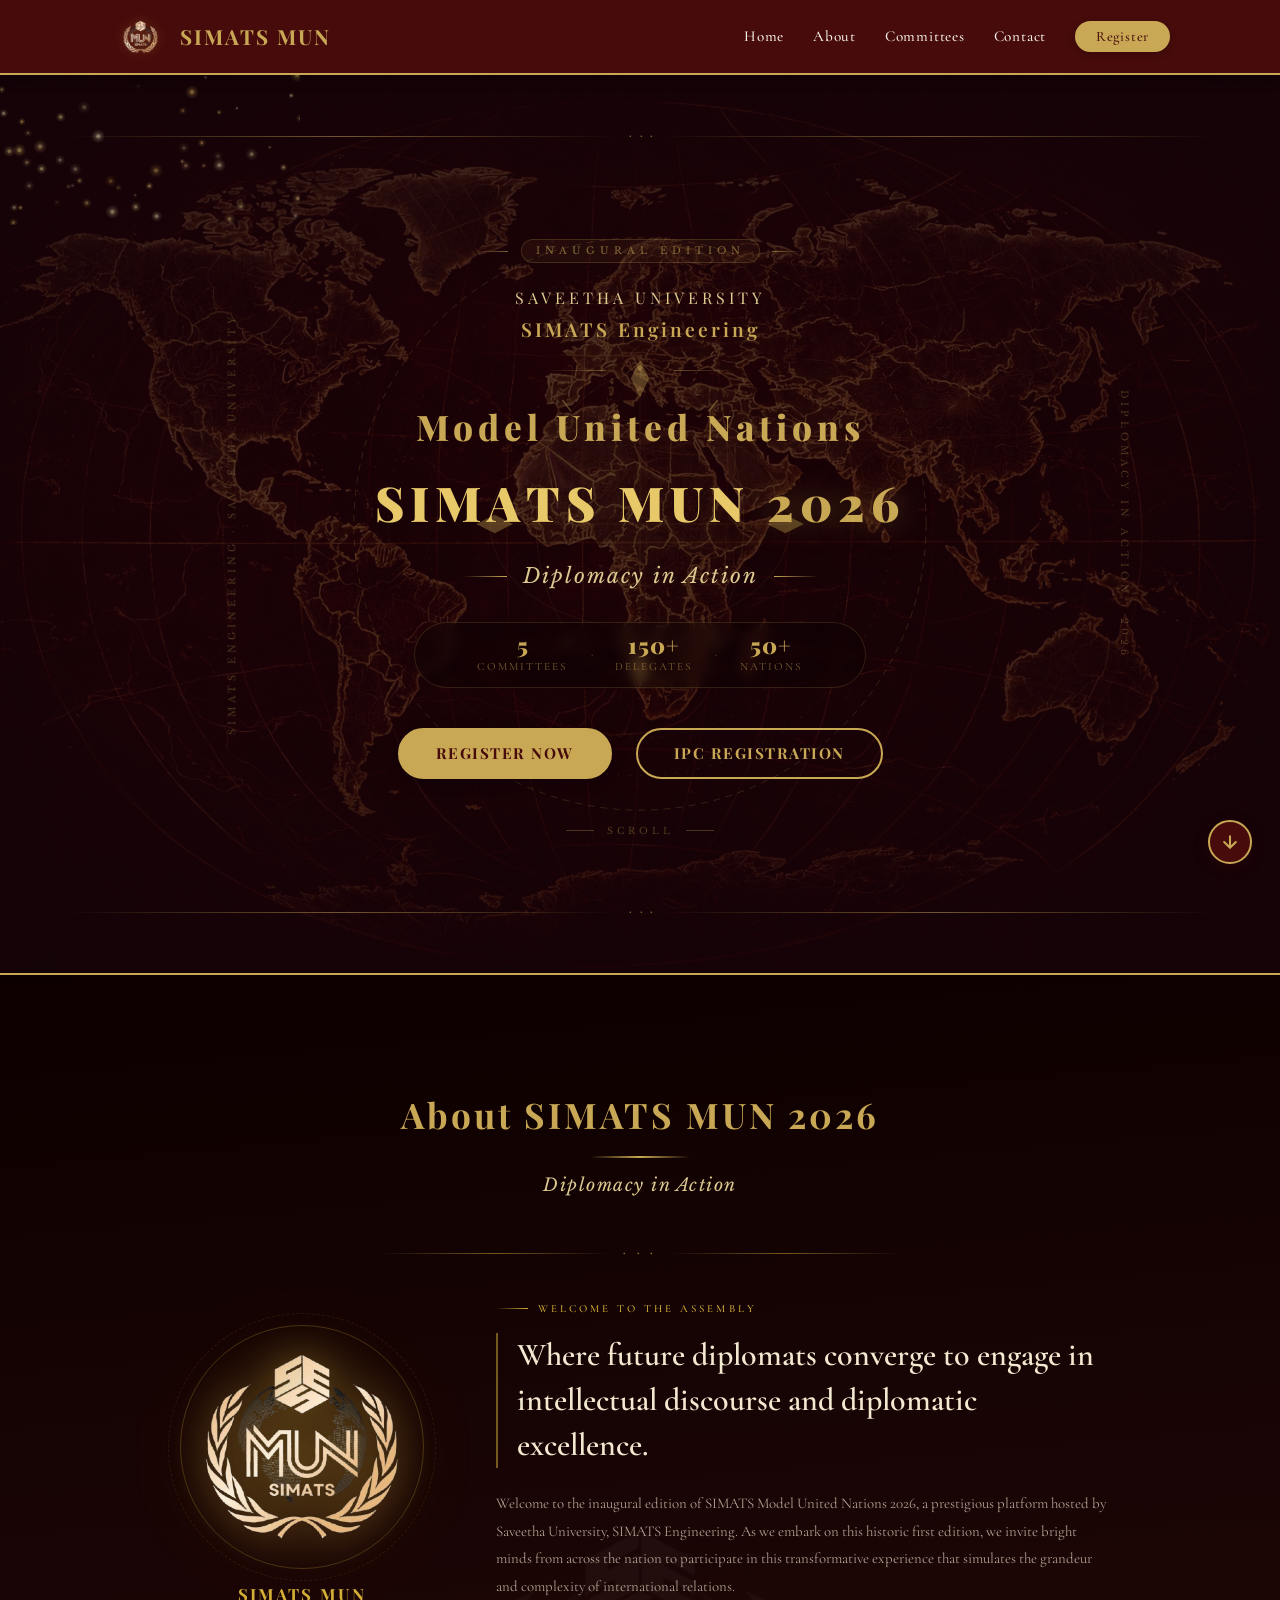
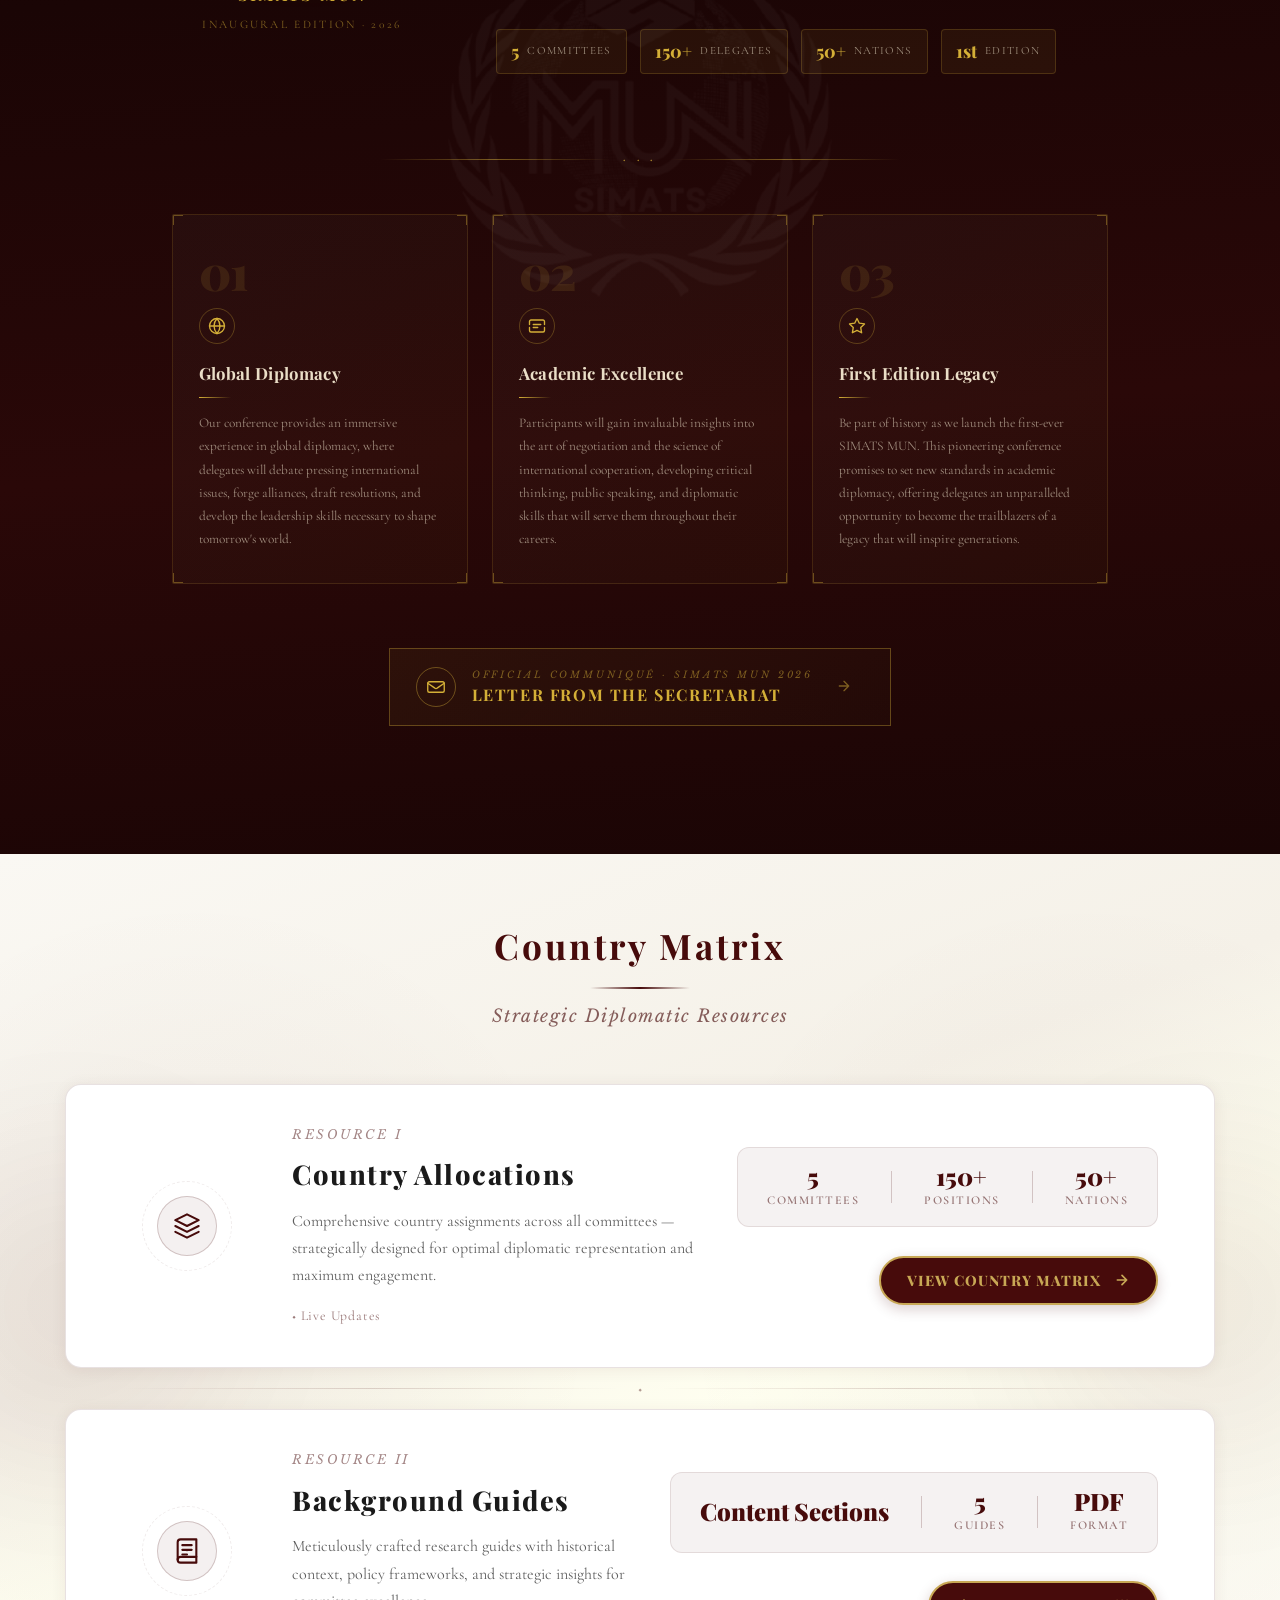
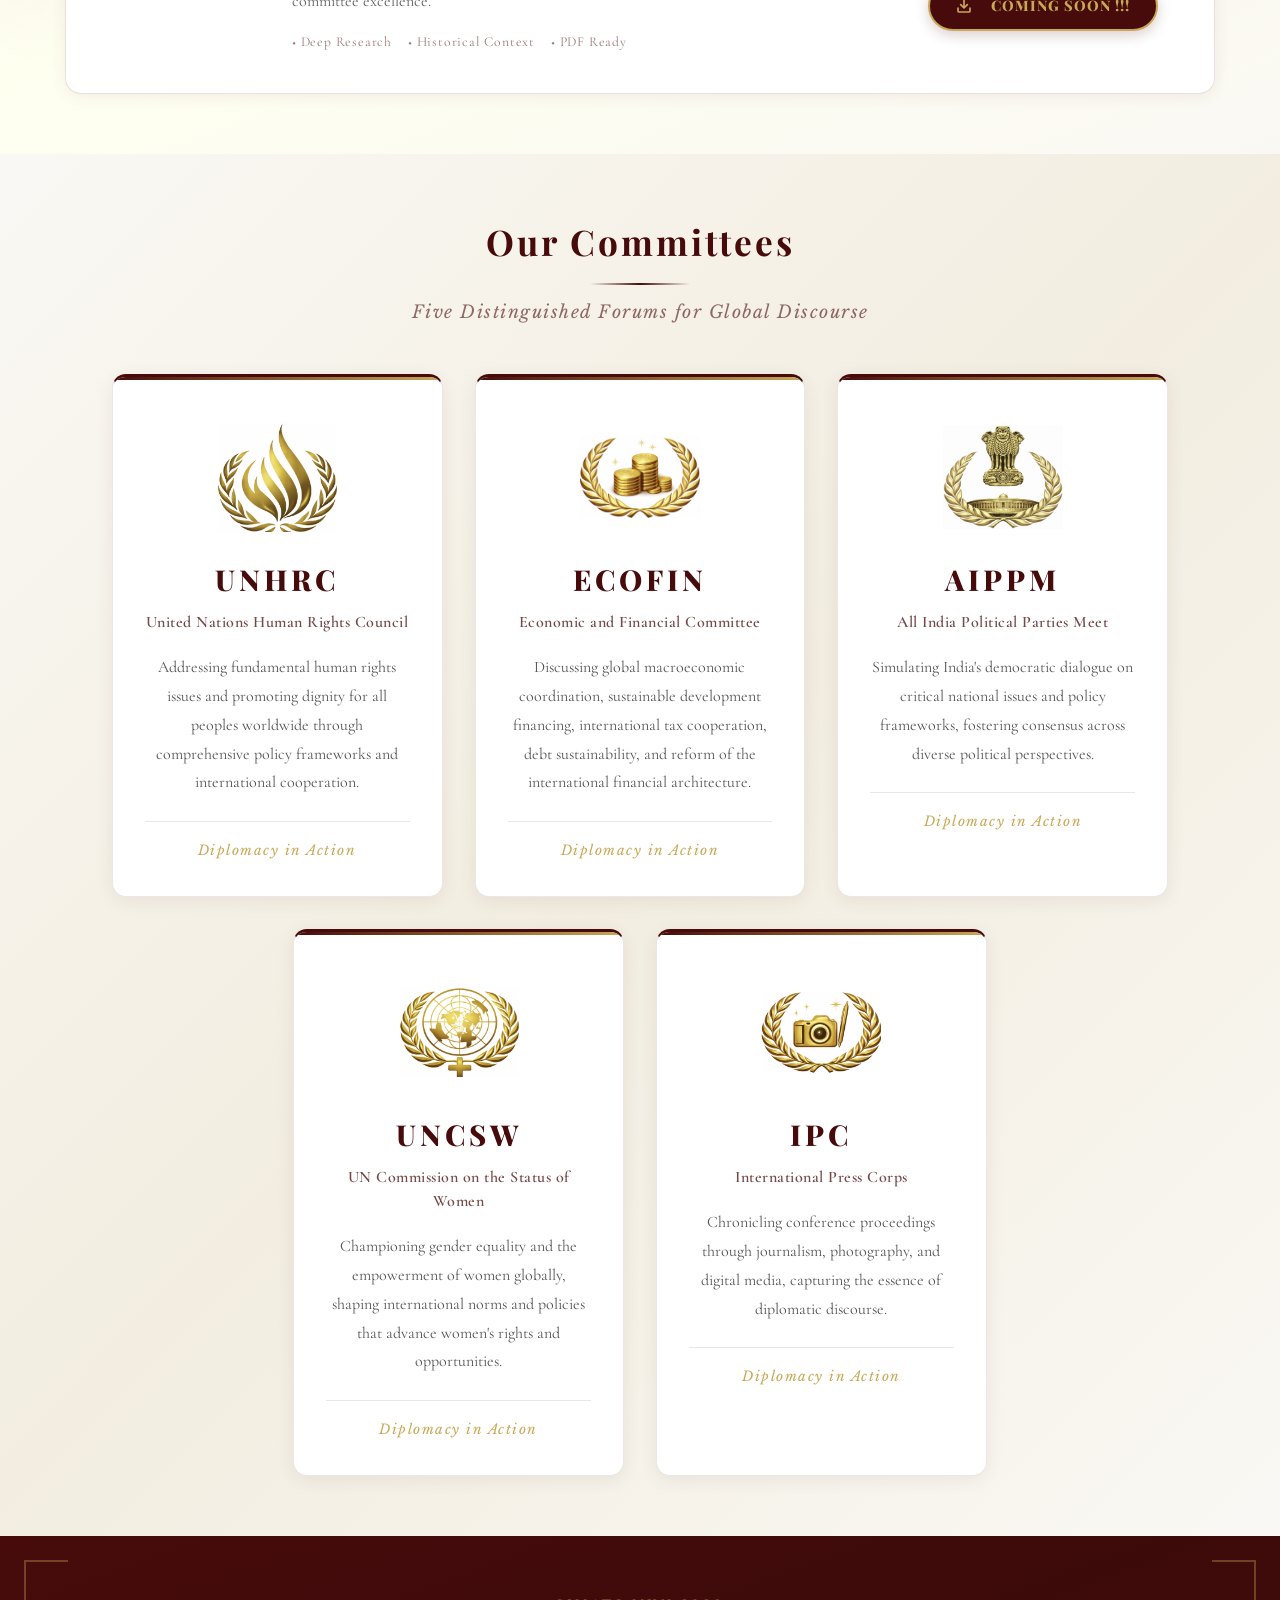
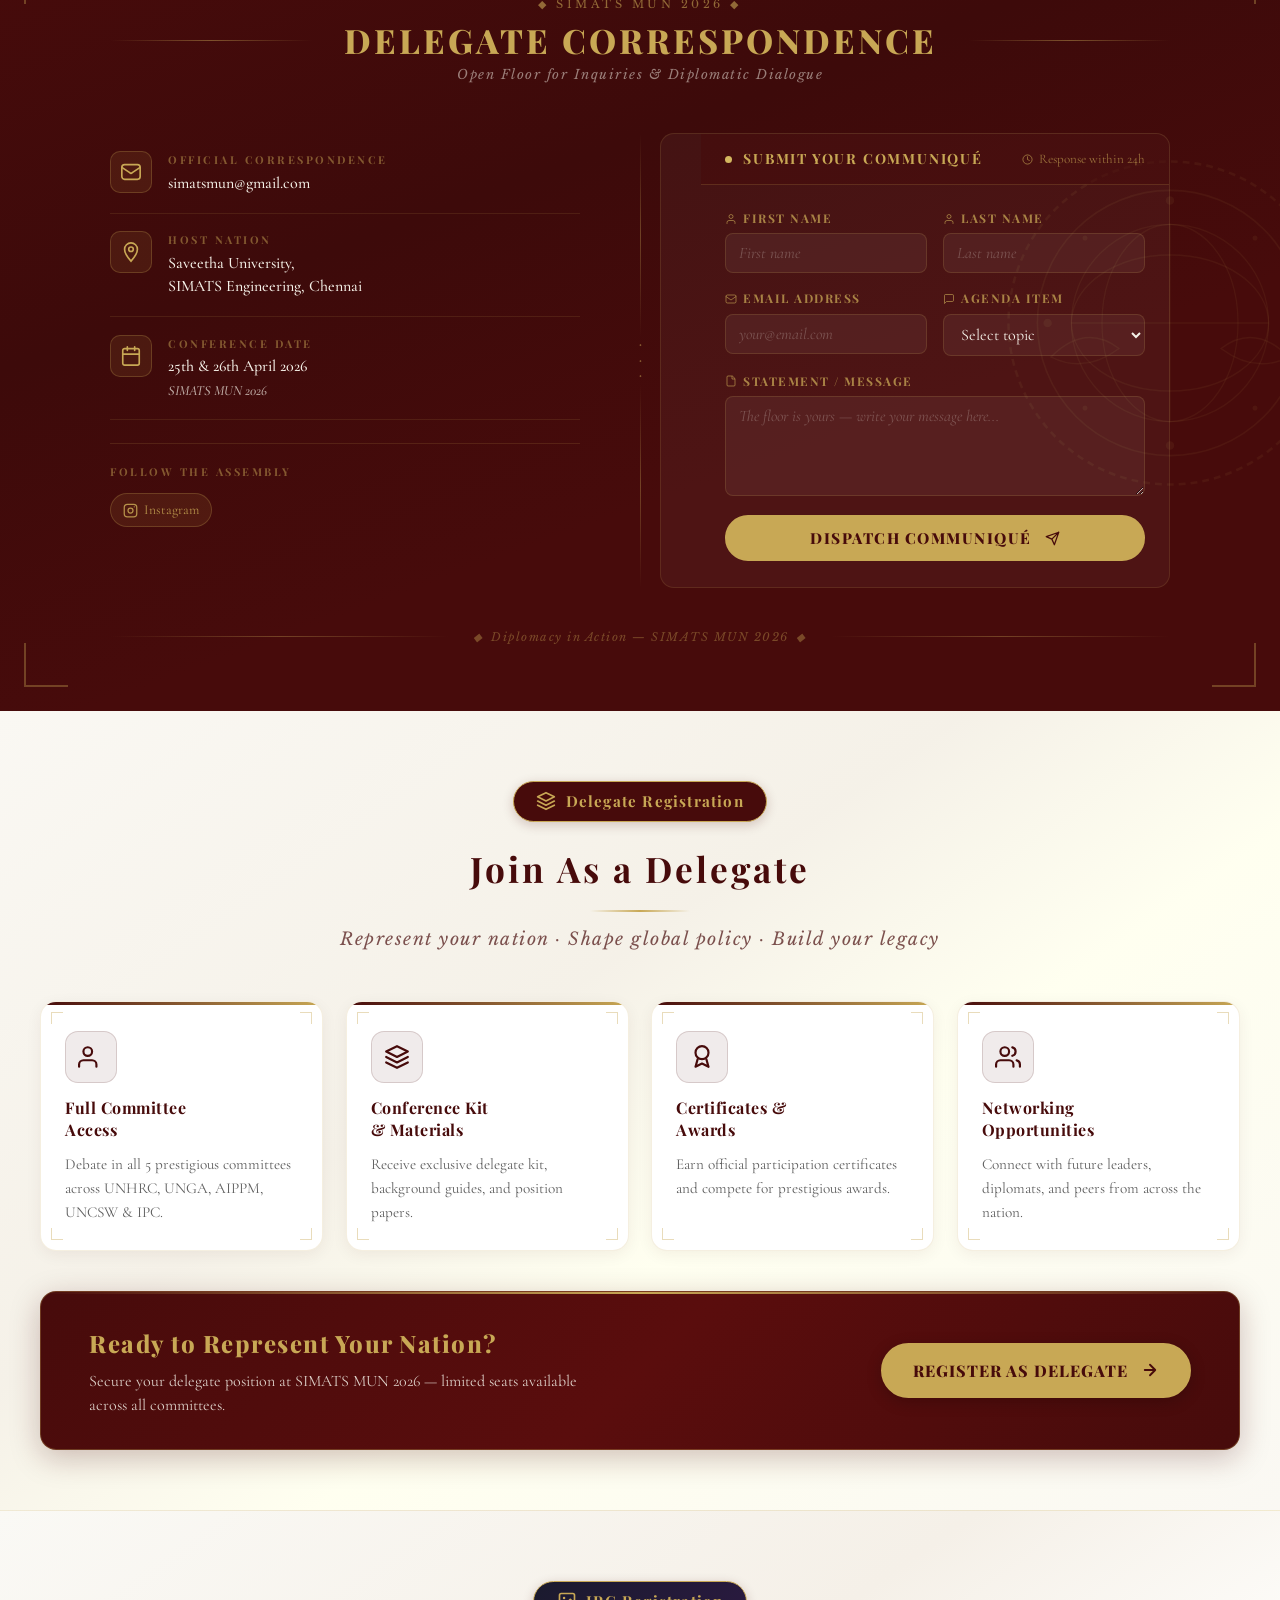
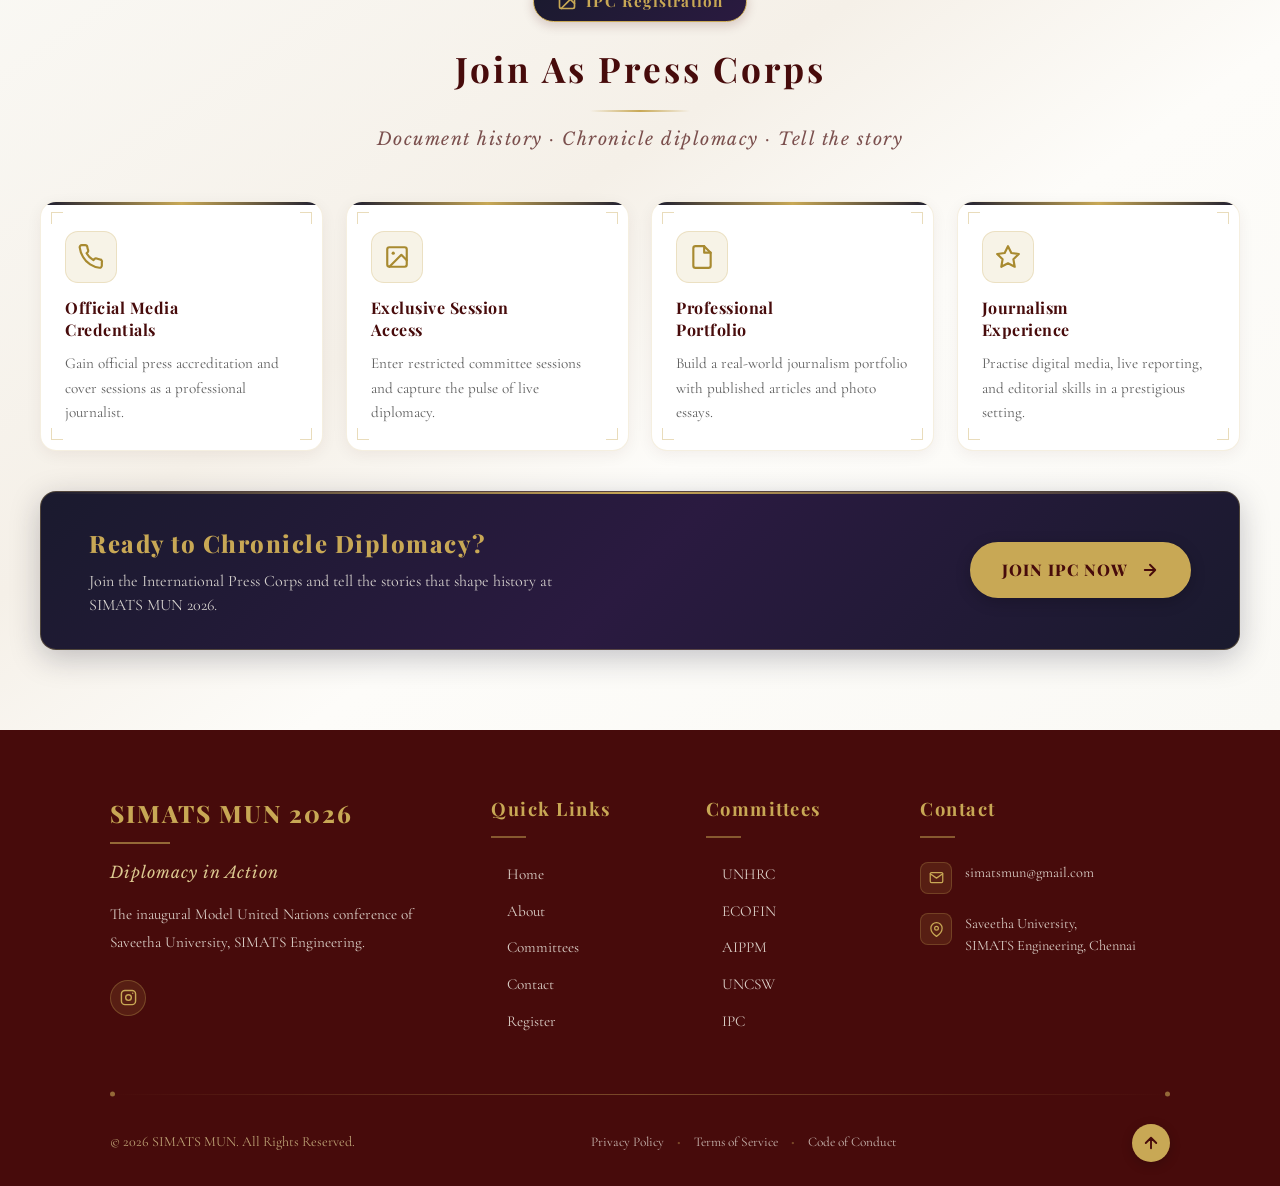
==== commit 0f8e3d33: "Me\\saage updated" ====
--- a/index.html
+++ b/index.html
@@ -32,6 +32,10 @@
     </style>
 </head>
 <body>
+  <!-- Sidebar Overlay -->
+<div class="nav-overlay" id="nav-overlay"></div>
+
+  
     <!-- Scroll Arrows -->
     <button class="scroll-arrow" id="scrollUp" aria-label="Scroll Up">
         <svg viewBox="0 0 24 24" fill="none"><path d="M12 19V5M12 5L5 12M12 5L19 12" stroke="currentColor" stroke-width="2.5" stroke-linecap="round" stroke-linejoin="round"/></svg>
@@ -171,7 +175,7 @@
                     <span>Register Now</span>
                     <div class="btn-shine"></div>
                 </a>
-                <a href="#ipc" class="cta-button secondary-btn">
+                <a href="https://docs.google.com/forms/d/e/1FAIpQLSdF9YaaBh8AVS-IVTofT9gcBhij7ffUdgxRT7OCWOk3f1QLLA/viewform?usp=sharing&ouid=115166601236919960307" class="cta-button secondary-btn">
                     <span>IPC Registration</span>
                     <div class="btn-shine"></div>
                 </a>
@@ -1376,7 +1380,7 @@
                 </div>
                 <div class="matrix-h-right">
                     <div class="matrix-h-stats-row">
-                        <div class="matrix-h-stat"><span class="matrix-h-stat-num">100+</span><span class="matrix-h-stat-lbl">Pages</span></div>
+                        <div class="matrix-h-stat"><span class="matrix-h-stat-num">Content Sections</span><span class="matrix-h-stat-lbl"></span></div>
                         <div class="matrix-h-stat-sep"></div>
                         <div class="matrix-h-stat"><span class="matrix-h-stat-num">5</span><span class="matrix-h-stat-lbl">Guides</span></div>
                         <div class="matrix-h-stat-sep"></div>
@@ -1386,7 +1390,7 @@
                         <svg class="matrix-h-btn-arrow" viewBox="0 0 24 24" fill="none" style="margin-right:0.4rem;margin-left:0;">
                             <path d="M21 15V19A2 2 0 0 1 19 21H5A2 2 0 0 1 3 19V15M7 10L12 15M12 15L17 10M12 15V3" stroke="currentColor" stroke-width="2.5" stroke-linecap="round" stroke-linejoin="round"/>
                         </svg>
-                        <span>Download Resources</span>
+                        <span>Coming Soon !!!</span>
                     </a>
                 </div>
             </div>
@@ -1417,7 +1421,7 @@
                     <div class="committee-footer"><span class="committee-tag">Diplomacy in Action</span></div>
                 </div>
                 <div class="committee-card">
-                    <div class="committee-emblem-wrapper"><img src="AIPPM-ORG1.png" alt="AIPPM Logo" class="committee-emblem"></div>
+                    <div class="committee-emblem-wrapper"><img src="AIPPM-ORG2.png" alt="AIPPM Logo" class="committee-emblem"></div>
                     <h3 class="committee-abbr">AIPPM</h3>
                     <h4 class="committee-full">All India Political Parties Meet</h4>
                     <p class="committee-desc">Simulating India's democratic dialogue on critical national issues and policy frameworks, fostering consensus across diverse political perspectives.</p>
@@ -1769,7 +1773,7 @@
                     <h4 class="reg-cta-title">Ready to Chronicle Diplomacy?</h4>
                     <p class="reg-cta-sub">Join the International Press Corps and tell the stories that shape history at SIMATS MUN 2026.</p>
                 </div>
-                <a href="#" class="reg-cta-btn reg-cta-btn-ipc">
+                <a href="https://docs.google.com/forms/d/e/1FAIpQLSdF9YaaBh8AVS-IVTofT9gcBhij7ffUdgxRT7OCWOk3f1QLLA/viewform?usp=sharing&ouid=115166601236919960307" class="reg-cta-btn reg-cta-btn-ipc">
                     <span>Join IPC Now</span>
                     <svg viewBox="0 0 24 24" fill="none" width="18" height="18"><path d="M5 12H19M19 12L12 5M19 12L12 19" stroke="currentColor" stroke-width="2.5" stroke-linecap="round" stroke-linejoin="round"/></svg>
                 </a>
--- a/styles.css
+++ b/styles.css
@@ -2442,4 +2442,219 @@
     .hero-stat { padding: 0.3rem 0.8rem; }
     .hero-stat-sep { display: none; }
     .hero-crest { opacity: 0.5; }
+}
+/* ================================================================
+   HAMBURGER SIDEBAR — ADD THESE TO THE END OF styles.css
+   ================================================================ */
+
+/* ── Sidebar Overlay ── */
+.nav-overlay {
+    display: none;
+    position: fixed;
+    inset: 0;
+    background: rgba(20, 3, 8, 0.75);
+    backdrop-filter: blur(4px);
+    -webkit-backdrop-filter: blur(4px);
+    z-index: 998;
+    opacity: 0;
+    transition: opacity 0.35s ease;
+}
+
+.nav-overlay.active {
+    display: block;
+    opacity: 1;
+}
+
+/* ── Hamburger Icon — animated X ── */
+.nav-toggle {
+    display: none;
+    flex-direction: column;
+    justify-content: center;
+    align-items: center;
+    cursor: pointer;
+    gap: 5px;
+    width: 40px;
+    height: 40px;
+    position: relative;
+    z-index: 1001;
+    flex-shrink: 0;
+}
+
+.nav-toggle span {
+    display: block;
+    width: 24px;
+    height: 2px;
+    background-color: var(--gold);
+    transition: all 0.35s cubic-bezier(0.23, 1, 0.32, 1);
+    border-radius: 2px;
+    transform-origin: center;
+}
+
+/* Animate into X when active */
+.nav-toggle.active span:nth-child(1) {
+    transform: translateY(7px) rotate(45deg);
+}
+.nav-toggle.active span:nth-child(2) {
+    opacity: 0;
+    transform: scaleX(0);
+}
+.nav-toggle.active span:nth-child(3) {
+    transform: translateY(-7px) rotate(-45deg);
+}
+
+/* ── Sidebar Panel ── */
+@media (max-width: 768px) {
+    .nav-toggle {
+        display: flex;
+    }
+
+    .nav-menu {
+        /* Override the old dropdown style */
+        position: fixed !important;
+        top: 0 !important;
+        right: -100% !important;
+        left: auto !important;
+        width: min(300px, 82vw) !important;
+        height: 100dvh !important;
+        flex-direction: column !important;
+        background: linear-gradient(160deg, #2a0505 0%, var(--deep-burgundy) 40%, #1a0303 100%) !important;
+        border-left: 1px solid rgba(200, 168, 85, 0.3) !important;
+        border-top: none !important;
+        padding: 0 !important;
+        gap: 0 !important;
+        overflow-y: auto !important;
+        z-index: 999 !important;
+        transition: right 0.4s cubic-bezier(0.23, 1, 0.32, 1) !important;
+        box-shadow: -12px 0 50px rgba(0, 0, 0, 0.6) !important;
+    }
+
+    .nav-menu.active {
+        right: 0 !important;
+    }
+
+    /* Sidebar header area */
+    .nav-menu::before {
+        content: 'SIMATS MUN';
+        display: flex;
+        align-items: center;
+        justify-content: center;
+        padding: 1.6rem 1.5rem 1.2rem;
+        font-family: 'Playfair Display', serif;
+        font-size: 1.1rem;
+        font-weight: 800;
+        color: var(--gold);
+        letter-spacing: 3px;
+        border-bottom: 1px solid rgba(200, 168, 85, 0.2);
+        margin-bottom: 0.5rem;
+        text-align: center;
+    }
+
+    /* Gold top accent line */
+    .nav-menu::after {
+        content: '';
+        position: absolute;
+        top: 0;
+        left: 0;
+        right: 0;
+        height: 3px;
+        background: linear-gradient(90deg, transparent, var(--gold), var(--light-gold), var(--gold), transparent);
+    }
+
+    /* Nav items */
+    .nav-menu li {
+        width: 100%;
+        border-bottom: 1px solid rgba(200, 168, 85, 0.08);
+        transform: translateX(30px);
+        opacity: 0;
+        transition: transform 0.4s ease, opacity 0.4s ease;
+    }
+
+    .nav-menu.active li {
+        transform: translateX(0);
+        opacity: 1;
+    }
+
+    /* Staggered animation for each item */
+    .nav-menu.active li:nth-child(1) { transition-delay: 0.05s; }
+    .nav-menu.active li:nth-child(2) { transition-delay: 0.10s; }
+    .nav-menu.active li:nth-child(3) { transition-delay: 0.15s; }
+    .nav-menu.active li:nth-child(4) { transition-delay: 0.20s; }
+    .nav-menu.active li:nth-child(5) { transition-delay: 0.25s; }
+    .nav-menu.active li:nth-child(6) { transition-delay: 0.30s; }
+
+    .nav-menu a {
+        display: flex !important;
+        align-items: center;
+        padding: 1rem 1.8rem !important;
+        font-size: 1rem !important;
+        letter-spacing: 1.5px;
+        color: rgba(245, 241, 232, 0.85) !important;
+        transition: all 0.25s ease !important;
+        position: relative;
+    }
+
+    .nav-menu a::before {
+        content: '◆';
+        font-size: 0.45rem;
+        color: rgba(200, 168, 85, 0.4);
+        margin-right: 0.8rem;
+        transition: color 0.25s ease;
+        flex-shrink: 0;
+    }
+
+    .nav-menu a::after {
+        display: none !important;
+    }
+
+    .nav-menu a:hover {
+        color: var(--gold) !important;
+        background: rgba(200, 168, 85, 0.07) !important;
+        padding-left: 2.2rem !important;
+    }
+
+    .nav-menu a:hover::before {
+        color: var(--gold);
+    }
+
+    /* Register button inside sidebar */
+    .nav-menu li:last-child {
+        padding: 1.5rem 1.8rem;
+        border-bottom: none;
+    }
+
+    .register-nav-btn {
+        display: flex !important;
+        justify-content: center;
+        width: 100% !important;
+        padding: 0.75rem 1.5rem !important;
+        border-radius: 8px !important;
+        font-size: 0.9rem !important;
+        text-align: center;
+        background: var(--gold) !important;
+        color: var(--burgundy) !important;
+        box-shadow: 0 4px 18px rgba(200, 168, 85, 0.25) !important;
+    }
+
+    .register-nav-btn::before {
+        display: none !important;
+    }
+
+    .register-nav-btn:hover {
+        background: var(--light-gold) !important;
+        transform: none !important;
+        padding-left: 1.5rem !important;
+    }
+
+    /* Sidebar social footer */
+    .nav-sidebar-footer {
+        margin-top: auto;
+        padding: 1.5rem 1.8rem;
+        border-top: 1px solid rgba(200, 168, 85, 0.15);
+        font-family: 'Libre Baskerville', serif;
+        font-size: 0.62rem;
+        letter-spacing: 2px;
+        color: rgba(200, 168, 85, 0.35);
+        text-align: center;
+        text-transform: uppercase;
+    }
 }
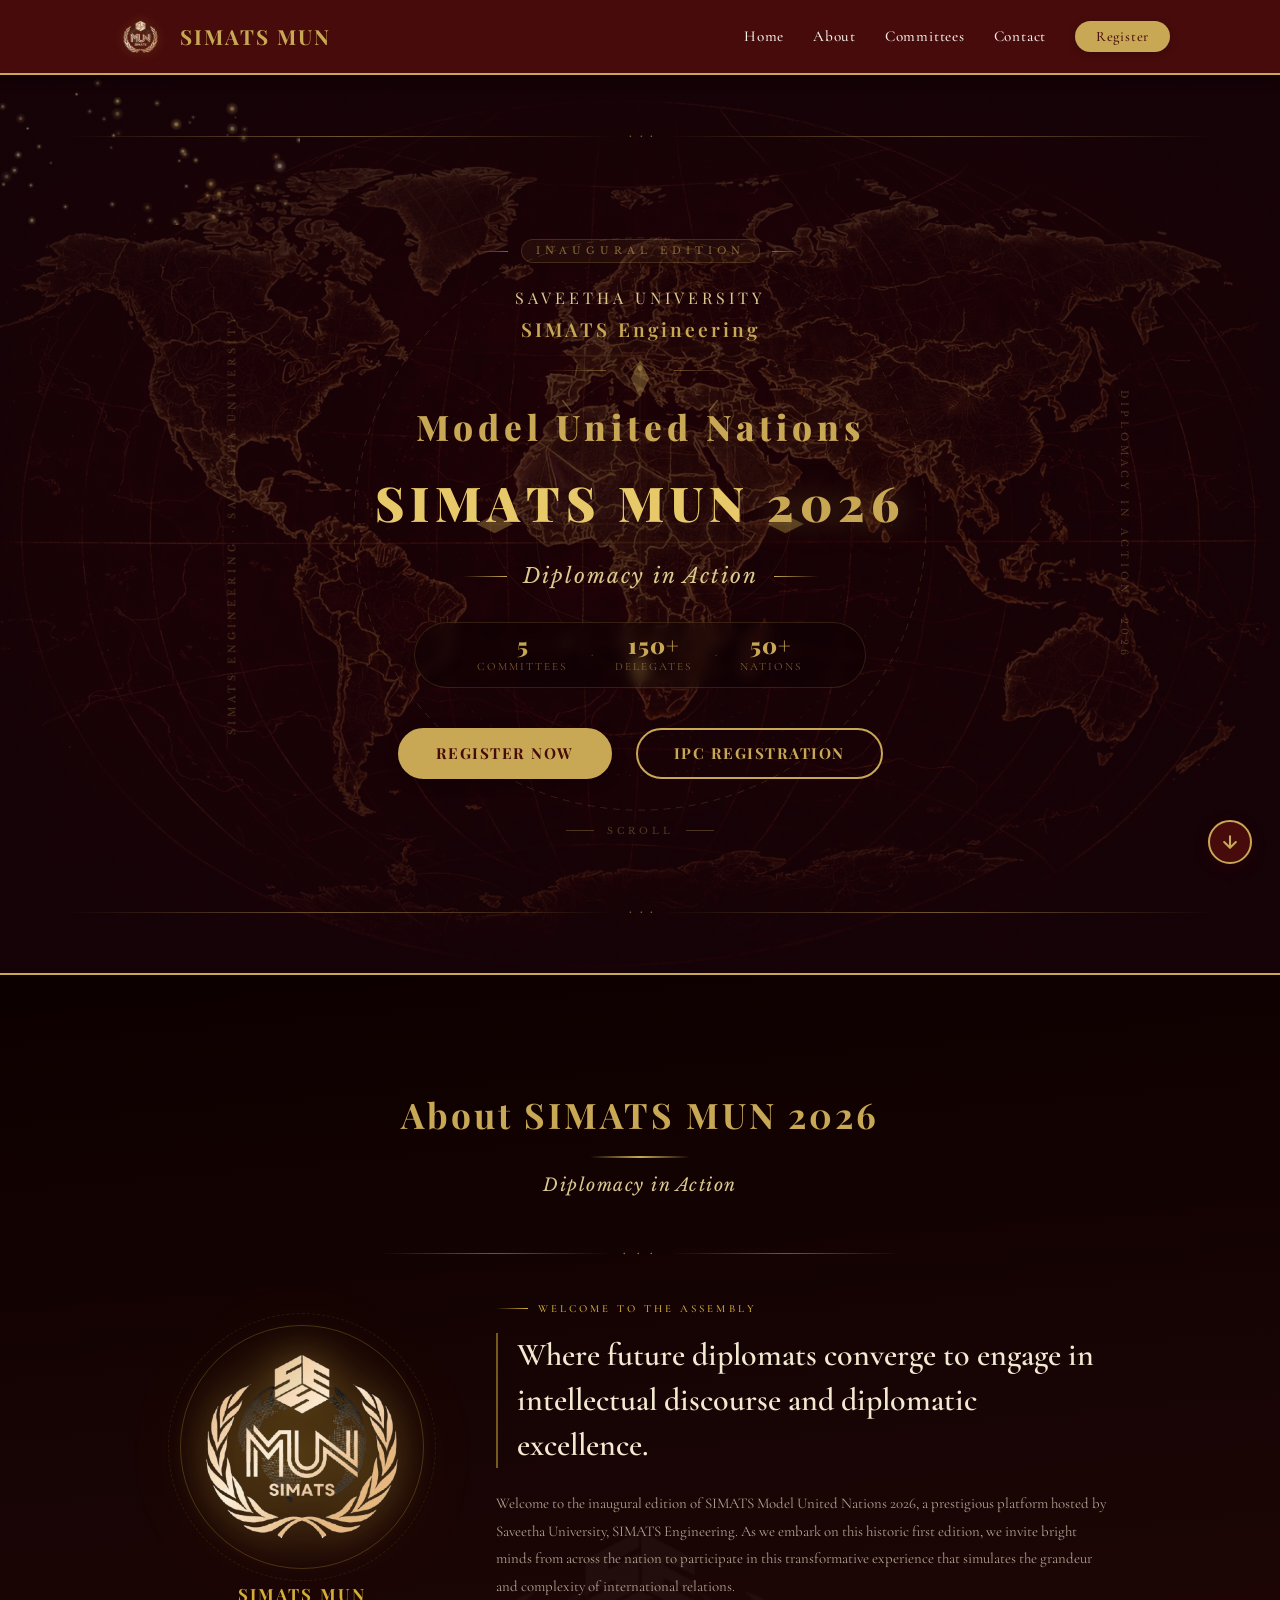
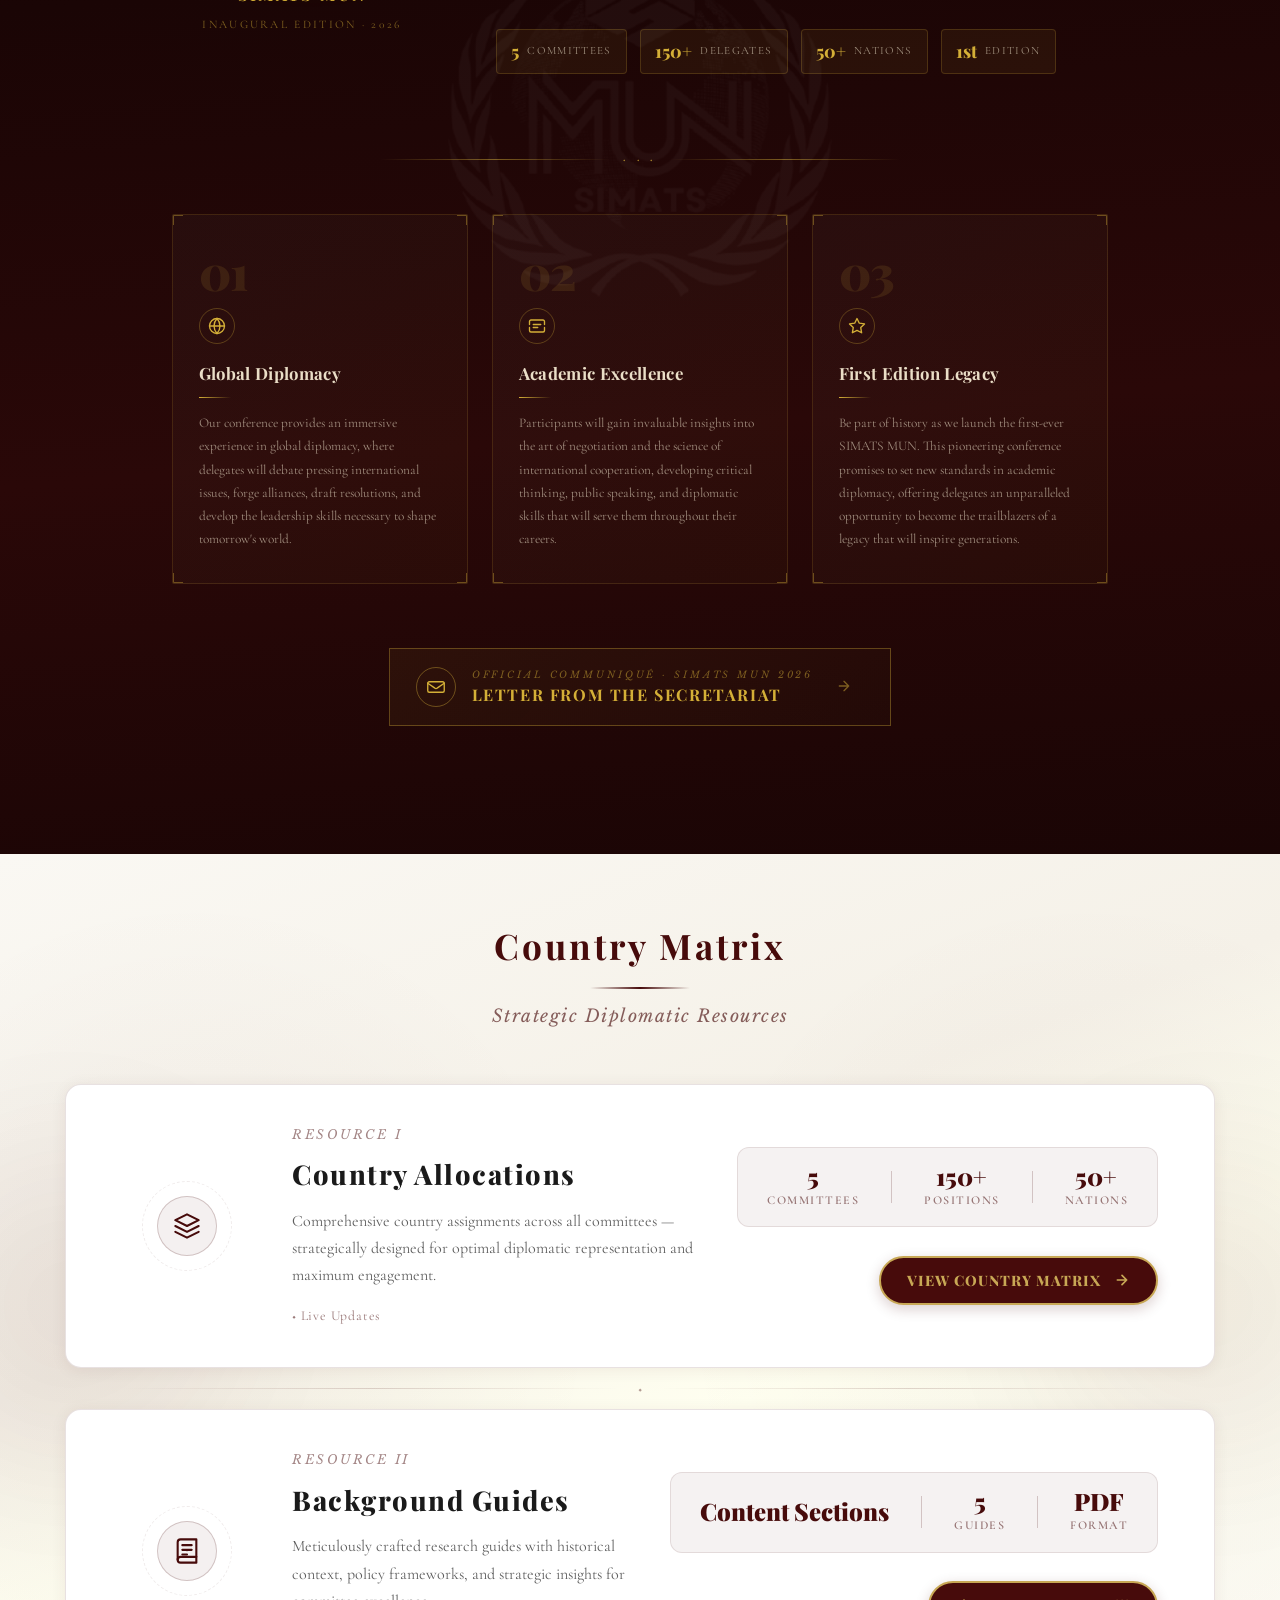
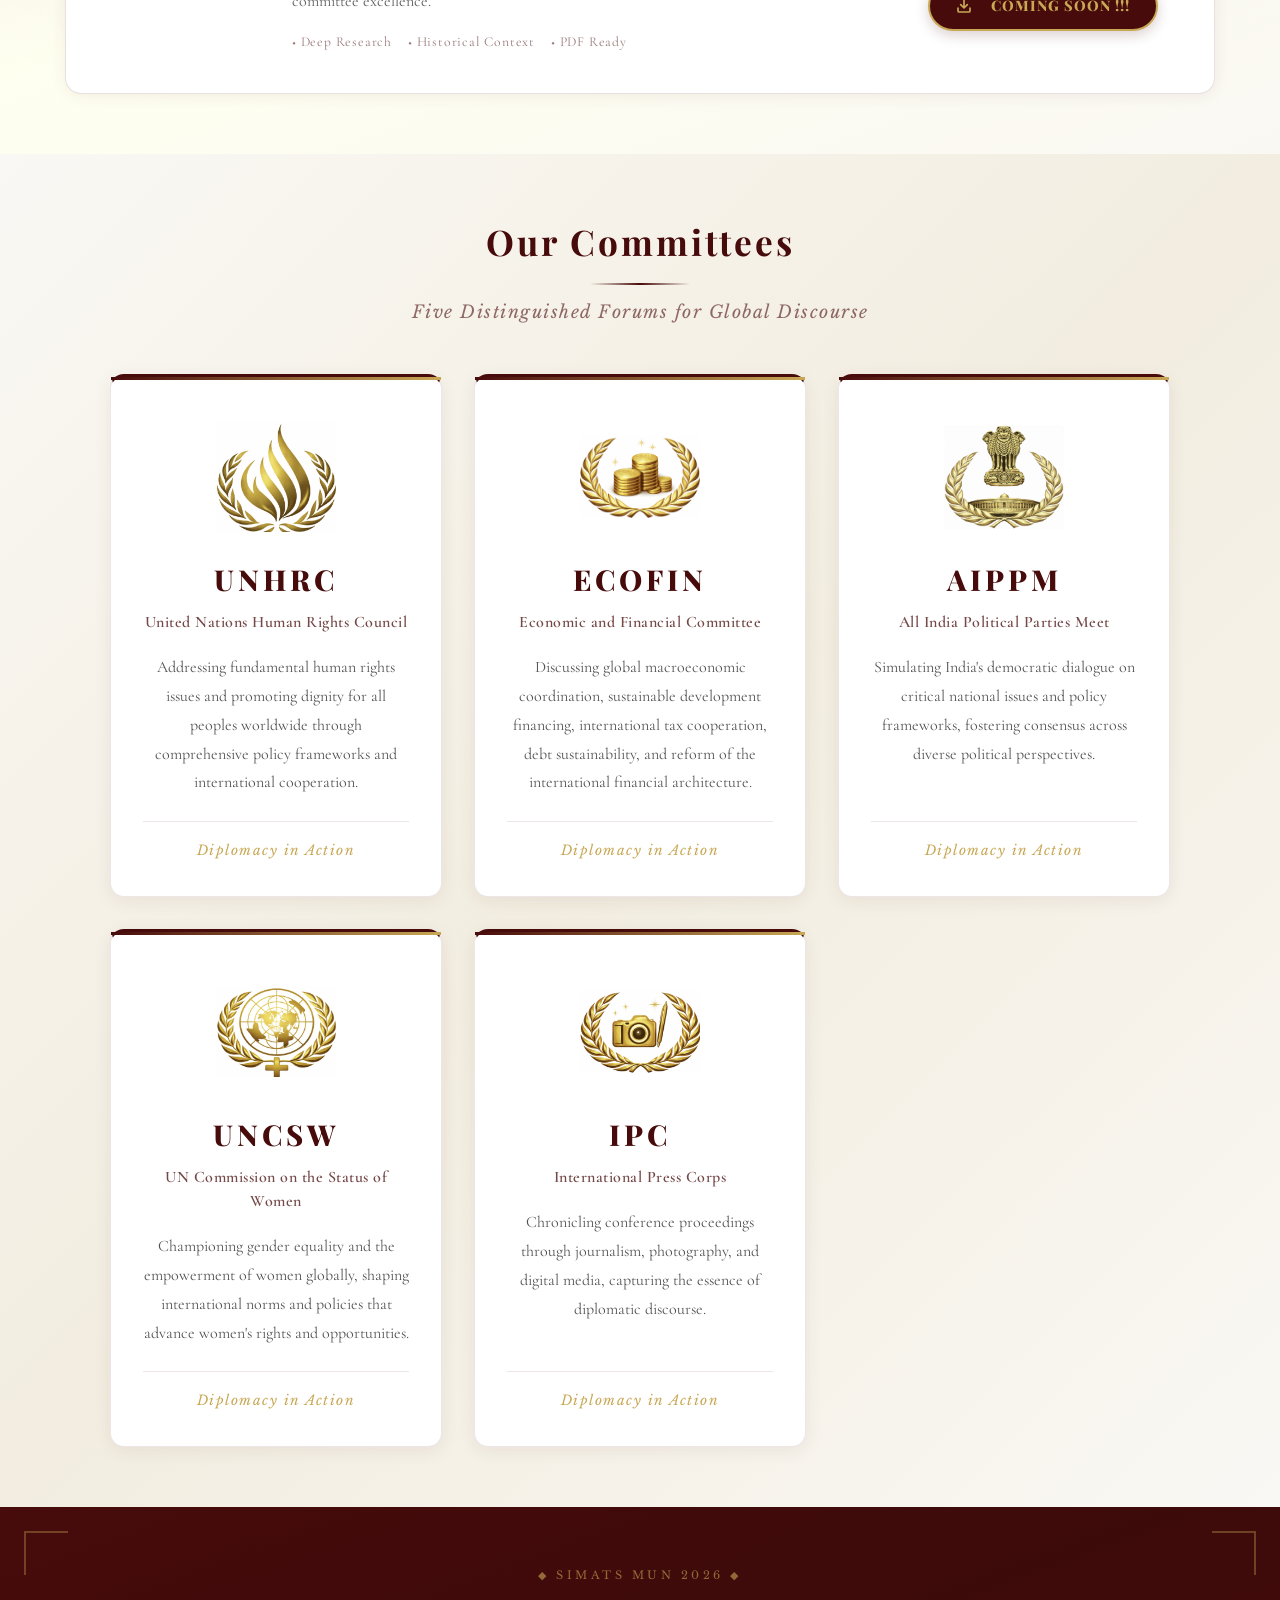
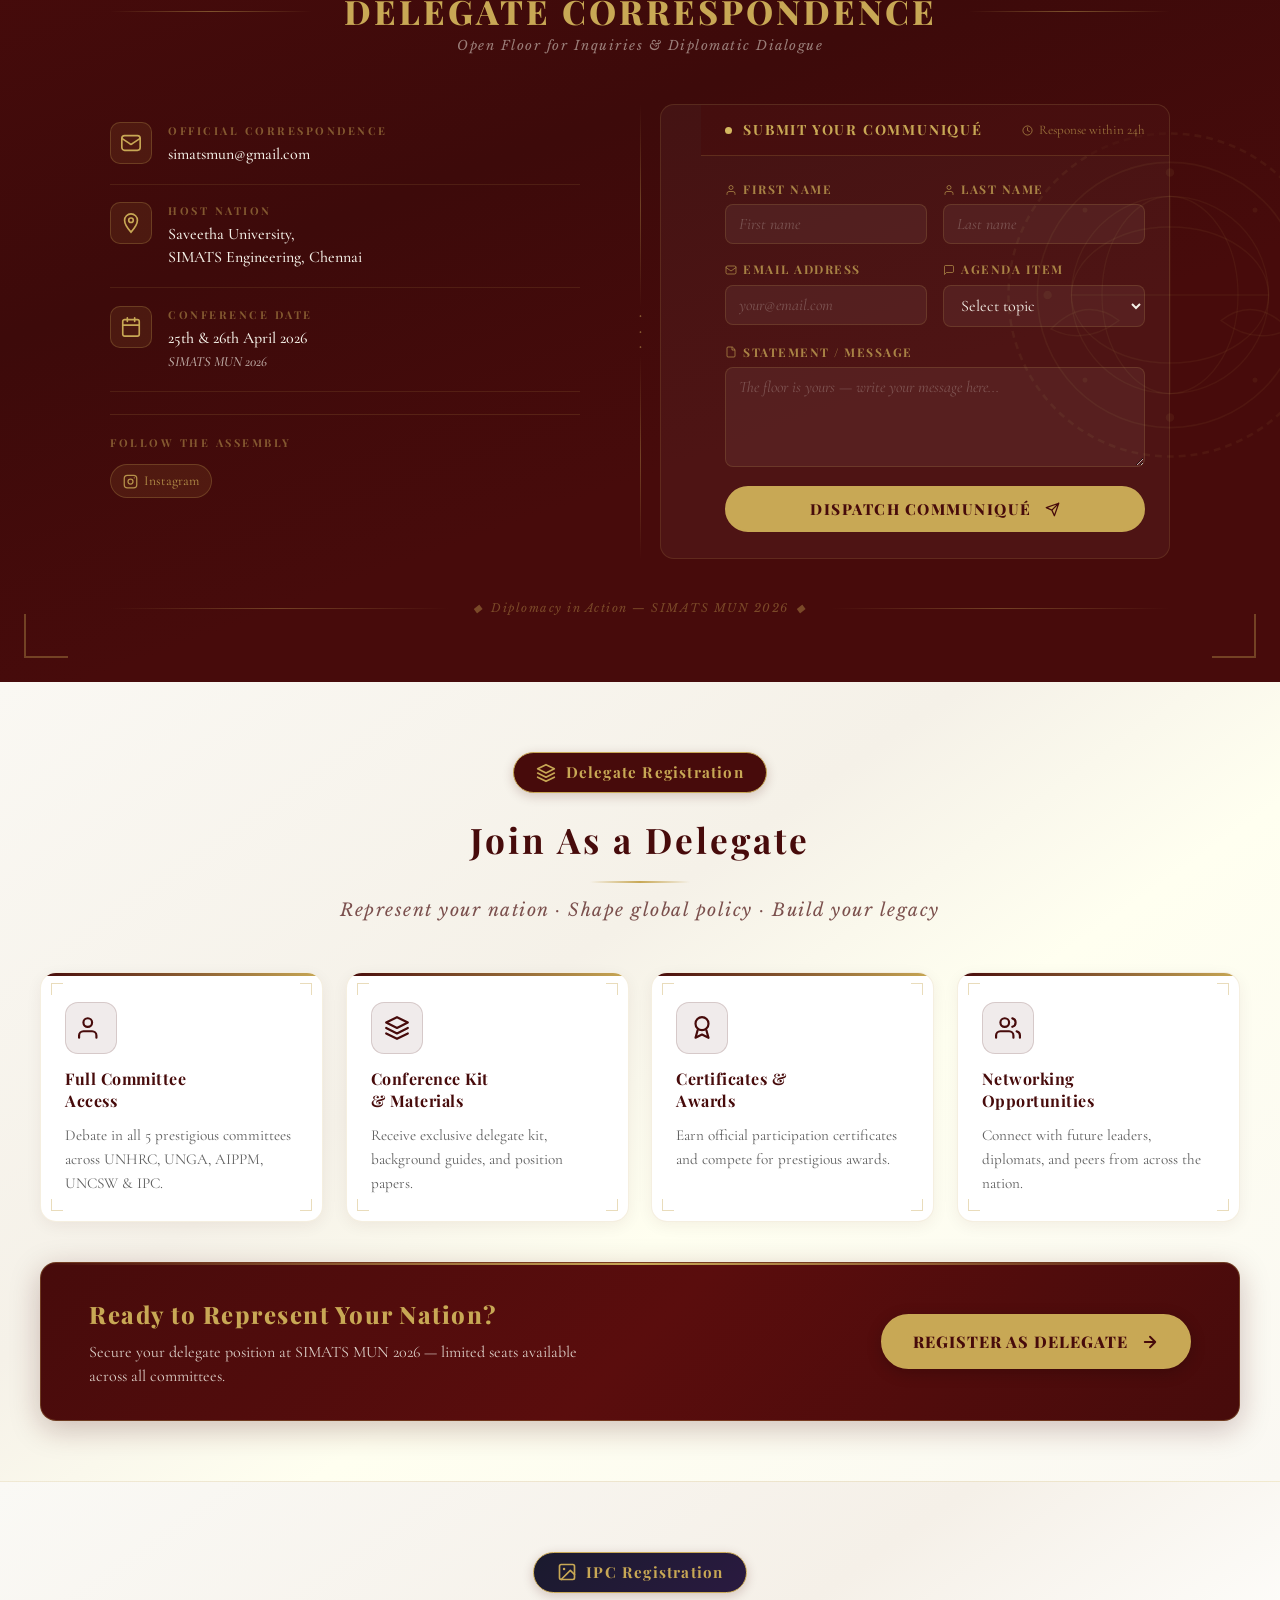
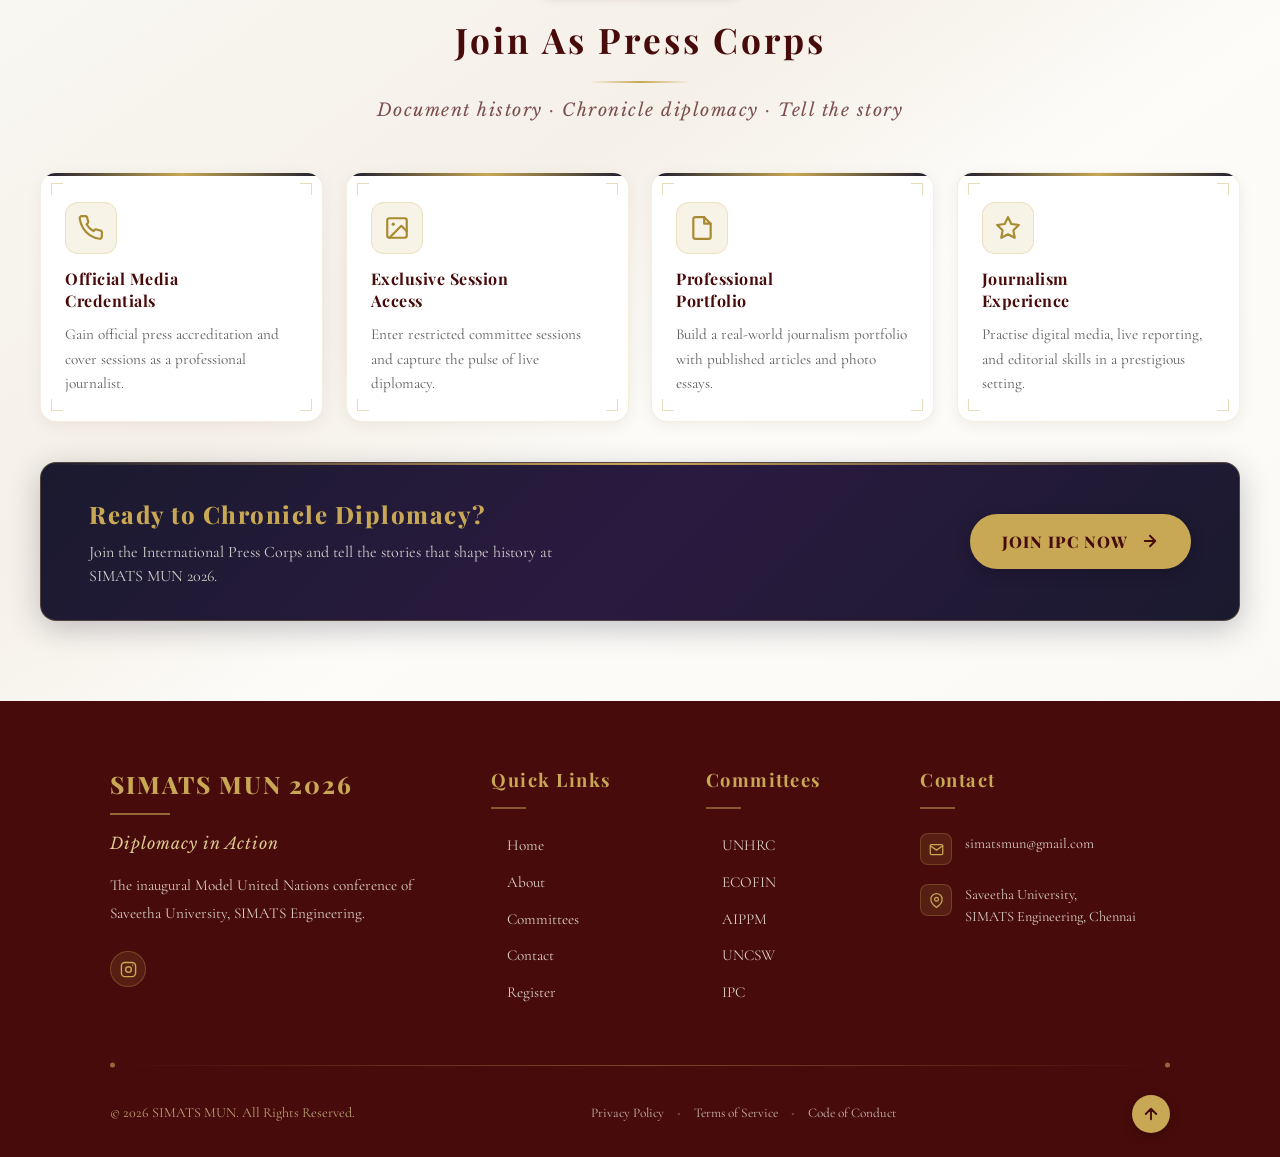
==== commit 7aed51bb: "bug: Fixed bugs" ====
--- a/index.html
+++ b/index.html
@@ -1,216 +1,236 @@
 <!DOCTYPE html>
 <html lang="en">
+
 <head>
-    <meta charset="UTF-8">
-    <meta name="viewport" content="width=device-width, initial-scale=1.0">
-    <title>SIMATS MUN 2026 - Diplomacy in Action</title>
-    <link rel="stylesheet" href="styles.css">
-    <link href="https://fonts.googleapis.com/css2?family=Playfair+Display:wght@400;500;600;700;800;900&family=Cormorant+Garamond:wght@300;400;500;600;700&family=Libre+Baskerville:wght@400;700&display=swap" rel="stylesheet">
-    <style>
-        /* ── Logo in Navbar ── */
-        .nav-logo-wrap {
-            display: flex;
-            align-items: center;
-            gap: 0.55rem;
-            text-decoration: none;
-        }
-        .nav-logo-img {
-            height: 54px;
-            width: auto;
-            object-fit: contain;
-            filter: drop-shadow(0 0 6px rgba(212,175,55,0.35));
-            transition: filter 0.3s ease, transform 0.3s ease;
-            flex-shrink: 0;
-        }
-        .nav-logo-wrap:hover .nav-logo-img {
-            filter: drop-shadow(0 0 10px rgba(212,175,55,0.7));
-            transform: scale(1.04);
-        }
-        .nav-logo-wrap .nav-logo {
-            text-decoration: none;
-        }
-    </style>
+  <meta charset="UTF-8">
+  <meta name="viewport" content="width=device-width, initial-scale=1.0">
+  <title>SIMATS MUN 2026 - Diplomacy in Action</title>
+  <link rel="stylesheet" href="styles.css">
+  <link
+    href="https://fonts.googleapis.com/css2?family=Playfair+Display:wght@400;500;600;700;800;900&family=Cormorant+Garamond:wght@300;400;500;600;700&family=Libre+Baskerville:wght@400;700&display=swap"
+    rel="stylesheet">
+  <style>
+    /* ── Logo in Navbar ── */
+    .nav-logo-wrap {
+      display: flex;
+      align-items: center;
+      gap: 0.55rem;
+      text-decoration: none;
+    }
+
+    .nav-logo-img {
+      height: 54px;
+      width: auto;
+      object-fit: contain;
+      filter: drop-shadow(0 0 6px rgba(212, 175, 55, 0.35));
+      transition: filter 0.3s ease, transform 0.3s ease;
+      flex-shrink: 0;
+    }
+
+    .nav-logo-wrap:hover .nav-logo-img {
+      filter: drop-shadow(0 0 10px rgba(212, 175, 55, 0.7));
+      transform: scale(1.04);
+    }
+
+    .nav-logo-wrap .nav-logo {
+      text-decoration: none;
+    }
+  </style>
 </head>
+
 <body>
   <!-- Sidebar Overlay -->
-<div class="nav-overlay" id="nav-overlay"></div>
-
-  
-    <!-- Scroll Arrows -->
-    <button class="scroll-arrow" id="scrollUp" aria-label="Scroll Up">
-        <svg viewBox="0 0 24 24" fill="none"><path d="M12 19V5M12 5L5 12M12 5L19 12" stroke="currentColor" stroke-width="2.5" stroke-linecap="round" stroke-linejoin="round"/></svg>
-    </button>
-    <button class="scroll-arrow" id="scrollDown" aria-label="Scroll Down">
-        <svg viewBox="0 0 24 24" fill="none"><path d="M12 5V19M12 19L19 12M12 19L5 12" stroke="currentColor" stroke-width="2.5" stroke-linecap="round" stroke-linejoin="round"/></svg>
-    </button>
-
-    <!-- Navigation Bar -->
-    <nav class="navbar">
-        <div class="nav-container container">
-            <a href="#home" class="nav-logo-wrap">
-                <img src="logo.png" alt="SIMATS MUN Logo" class="nav-logo-img">
-                <span class="nav-logo">SIMATS MUN</span>
-            </a>
-            <div class="nav-toggle" id="nav-toggle">
-                <span></span>
-                <span></span>
-                <span></span>
-            </div>
-            <ul class="nav-menu" id="nav-menu">
-                <li><a href="#home">Home</a></li>
-                <li><a href="about.html">About</a></li>
-                <li><a href="committees.html">Committees</a></li>
-                <li><a href="contact.html">Contact</a></li>
-                <li><a href="https://docs.google.com/forms/d/e/1FAIpQLScOWp4qMa_FnYsrC9GpAJDIZBE_DCmWMveL-NBQRIcTcwy2eQ/formResponse" class="register-nav-btn">Register</a></li>
-            </ul>
-        </div>
-    </nav>
-
-    <!-- ============================================================
+  <div class="nav-overlay" id="nav-overlay"></div>
+
+
+  <!-- Scroll Arrows -->
+  <button class="scroll-arrow" id="scrollUp" aria-label="Scroll Up">
+    <svg viewBox="0 0 24 24" fill="none">
+      <path d="M12 19V5M12 5L5 12M12 5L19 12" stroke="currentColor" stroke-width="2.5" stroke-linecap="round"
+        stroke-linejoin="round" />
+    </svg>
+  </button>
+  <button class="scroll-arrow" id="scrollDown" aria-label="Scroll Down">
+    <svg viewBox="0 0 24 24" fill="none">
+      <path d="M12 5V19M12 19L19 12M12 19L5 12" stroke="currentColor" stroke-width="2.5" stroke-linecap="round"
+        stroke-linejoin="round" />
+    </svg>
+  </button>
+
+  <!-- Navigation Bar -->
+  <nav class="navbar">
+    <div class="nav-container container">
+      <a href="#home" class="nav-logo-wrap">
+        <img src="logo.png" alt="SIMATS MUN Logo" class="nav-logo-img">
+        <span class="nav-logo">SIMATS MUN</span>
+      </a>
+      <div class="nav-toggle" id="nav-toggle">
+        <span></span>
+        <span></span>
+        <span></span>
+      </div>
+      <ul class="nav-menu" id="nav-menu">
+        <li><a href="#home">Home</a></li>
+        <li><a href="about.html">About</a></li>
+        <li><a href="committees.html">Committees</a></li>
+        <li><a href="contact.html">Contact</a></li>
+        <li><a
+            href="https://docs.google.com/forms/d/e/1FAIpQLScOWp4qMa_FnYsrC9GpAJDIZBE_DCmWMveL-NBQRIcTcwy2eQ/formResponse"
+            class="register-nav-btn">Register</a></li>
+      </ul>
+    </div>
+  </nav>
+
+  <!-- ============================================================
          HERO SECTION
          ============================================================ -->
-    <section id="home" class="hero fade-section">
-        <div class="hero-banner"></div>
-        <div class="hero-overlay"></div>
-        <div class="hero-vignette"></div>
-        <div class="hero-scanlines"></div>
-
-        <div class="hero-crest" aria-hidden="true">
-            <svg class="hero-crest-svg" viewBox="0 0 520 520" fill="none" xmlns="http://www.w3.org/2000/svg">
-                <circle class="crest-ring crest-ring-outer" cx="260" cy="260" r="248" stroke-dasharray="6 5"/>
-                <circle class="crest-ring crest-ring-mid" cx="260" cy="260" r="218" stroke-dasharray="2 8"/>
-                <circle class="crest-ring crest-ring-inner" cx="260" cy="260" r="185"/>
-                <ellipse class="crest-globe" cx="260" cy="260" rx="90" ry="130"/>
-                <ellipse class="crest-globe" cx="260" cy="260" rx="130" ry="90"/>
-                <line class="crest-globe" x1="260" y1="130" x2="260" y2="390"/>
-                <line class="crest-globe" x1="130" y1="260" x2="390" y2="260"/>
-                <polygon class="crest-diamond" points="260,118 268,134 260,150 252,134"/>
-                <polygon class="crest-diamond" points="260,370 268,386 260,402 252,386"/>
-                <polygon class="crest-diamond" points="118,260 134,252 150,260 134,268"/>
-                <polygon class="crest-diamond" points="370,260 386,252 402,260 386,268"/>
-                <line class="crest-tick" x1="193" y1="153" x2="200" y2="162"/>
-                <line class="crest-tick" x1="327" y1="153" x2="320" y2="162"/>
-                <line class="crest-tick" x1="193" y1="367" x2="200" y2="358"/>
-                <line class="crest-tick" x1="327" y1="367" x2="320" y2="358"/>
+  <section id="home" class="hero fade-section">
+    <div class="hero-banner"></div>
+    <div class="hero-overlay"></div>
+    <div class="hero-vignette"></div>
+    <div class="hero-scanlines"></div>
+
+    <div class="hero-crest" aria-hidden="true">
+      <svg class="hero-crest-svg" viewBox="0 0 520 520" fill="none" xmlns="http://www.w3.org/2000/svg">
+        <circle class="crest-ring crest-ring-outer" cx="260" cy="260" r="248" stroke-dasharray="6 5" />
+        <circle class="crest-ring crest-ring-mid" cx="260" cy="260" r="218" stroke-dasharray="2 8" />
+        <circle class="crest-ring crest-ring-inner" cx="260" cy="260" r="185" />
+        <ellipse class="crest-globe" cx="260" cy="260" rx="90" ry="130" />
+        <ellipse class="crest-globe" cx="260" cy="260" rx="130" ry="90" />
+        <line class="crest-globe" x1="260" y1="130" x2="260" y2="390" />
+        <line class="crest-globe" x1="130" y1="260" x2="390" y2="260" />
+        <polygon class="crest-diamond" points="260,118 268,134 260,150 252,134" />
+        <polygon class="crest-diamond" points="260,370 268,386 260,402 252,386" />
+        <polygon class="crest-diamond" points="118,260 134,252 150,260 134,268" />
+        <polygon class="crest-diamond" points="370,260 386,252 402,260 386,268" />
+        <line class="crest-tick" x1="193" y1="153" x2="200" y2="162" />
+        <line class="crest-tick" x1="327" y1="153" x2="320" y2="162" />
+        <line class="crest-tick" x1="193" y1="367" x2="200" y2="358" />
+        <line class="crest-tick" x1="327" y1="367" x2="320" y2="358" />
+      </svg>
+    </div>
+
+    <canvas class="hero-particles" id="heroParticles" aria-hidden="true"></canvas>
+
+    <div class="hero-rule hero-rule-top" aria-hidden="true">
+      <div class="hero-rule-line"></div>
+      <div class="hero-rule-gem">◆</div>
+      <div class="hero-rule-gem">◆</div>
+      <div class="hero-rule-gem">◆</div>
+      <div class="hero-rule-line"></div>
+    </div>
+    <div class="hero-rule hero-rule-bottom" aria-hidden="true">
+      <div class="hero-rule-line"></div>
+      <div class="hero-rule-gem">◆</div>
+      <div class="hero-rule-gem">◆</div>
+      <div class="hero-rule-gem">◆</div>
+      <div class="hero-rule-line"></div>
+    </div>
+
+    <div class="hero-side-text hero-side-left" aria-hidden="true">SIMATS ENGINEERING · SAVEETHA UNIVERSITY</div>
+    <div class="hero-side-text hero-side-right" aria-hidden="true">DIPLOMACY IN ACTION · 2026</div>
+
+    <div class="hero-content">
+      <div class="title-section">
+        <div class="hero-badge" aria-hidden="true">
+          <div class="hero-badge-line"></div>
+          <span class="hero-badge-text">INAUGURAL EDITION</span>
+          <div class="hero-badge-line"></div>
+        </div>
+
+        <p class="university-name">Saveetha University</p>
+        <p class="college-name">SIMATS Engineering</p>
+
+        <div class="hero-title-sep" aria-hidden="true">
+          <div class="hero-sep-wing"></div>
+          <div class="hero-sep-center">
+            <svg viewBox="0 0 30 14" fill="none" width="30">
+              <path d="M15 1 L29 13 M15 1 L1 13" stroke="currentColor" stroke-width="0.8" opacity="0.6" />
+              <circle cx="15" cy="7" r="2.5" fill="currentColor" opacity="0.8" />
             </svg>
-        </div>
-
-        <canvas class="hero-particles" id="heroParticles" aria-hidden="true"></canvas>
-
-        <div class="hero-rule hero-rule-top" aria-hidden="true">
-            <div class="hero-rule-line"></div>
-            <div class="hero-rule-gem">◆</div>
-            <div class="hero-rule-gem">◆</div>
-            <div class="hero-rule-gem">◆</div>
-            <div class="hero-rule-line"></div>
-        </div>
-        <div class="hero-rule hero-rule-bottom" aria-hidden="true">
-            <div class="hero-rule-line"></div>
-            <div class="hero-rule-gem">◆</div>
-            <div class="hero-rule-gem">◆</div>
-            <div class="hero-rule-gem">◆</div>
-            <div class="hero-rule-line"></div>
-        </div>
-
-        <div class="hero-side-text hero-side-left" aria-hidden="true">SIMATS ENGINEERING · SAVEETHA UNIVERSITY</div>
-        <div class="hero-side-text hero-side-right" aria-hidden="true">DIPLOMACY IN ACTION · 2026</div>
-
-        <div class="hero-content">
-            <div class="title-section">
-                <div class="hero-badge" aria-hidden="true">
-                    <div class="hero-badge-line"></div>
-                    <span class="hero-badge-text">INAUGURAL EDITION</span>
-                    <div class="hero-badge-line"></div>
-                </div>
-
-                <p class="university-name">Saveetha University</p>
-                <p class="college-name">SIMATS Engineering</p>
-
-                <div class="hero-title-sep" aria-hidden="true">
-                    <div class="hero-sep-wing"></div>
-                    <div class="hero-sep-center">
-                        <svg viewBox="0 0 30 14" fill="none" width="30">
-                            <path d="M15 1 L29 13 M15 1 L1 13" stroke="currentColor" stroke-width="0.8" opacity="0.6"/>
-                            <circle cx="15" cy="7" r="2.5" fill="currentColor" opacity="0.8"/>
-                        </svg>
-                    </div>
-                    <div class="hero-sep-wing"></div>
-                </div>
-
-                <h1 class="main-title">Model United Nations</h1>
-                <h2 class="event-title">
-                    <span class="event-title-word">SIMATS</span>
-                    <span class="event-title-space"> </span>
-                    <span class="event-title-word">MUN</span>
-                    <span class="event-title-space"> </span>
-                    <span class="event-title-word event-title-year">2026</span>
-                </h2>
-
-                <div class="tagline-container">
-                    <div class="tagline-ornament left"></div>
-                    <p class="tagline">Diplomacy in Action</p>
-                    <div class="tagline-ornament right"></div>
-                </div>
-
-                <div class="hero-stats-row">
-                    <div class="hero-stat">
-                        <span class="hero-stat-num">5</span>
-                        <span class="hero-stat-lbl">Committees</span>
-                    </div>
-                    <div class="hero-stat-sep">◆</div>
-                    <div class="hero-stat">
-                        <span class="hero-stat-num">150+</span>
-                        <span class="hero-stat-lbl">Delegates</span>
-                    </div>
-                    <div class="hero-stat-sep">◆</div>
-                    <div class="hero-stat">
-                        <span class="hero-stat-num">50+</span>
-                        <span class="hero-stat-lbl">Nations</span>
-                    </div>
-                </div>
-            </div>
-
-            <div class="hero-buttons">
-                <a href="https://docs.google.com/forms/d/e/1FAIpQLScOWp4qMa_FnYsrC9GpAJDIZBE_DCmWMveL-NBQRIcTcwy2eQ/formResponse" class="cta-button primary-btn">
-                    <span>Register Now</span>
-                    <div class="btn-shine"></div>
-                </a>
-                <a href="https://docs.google.com/forms/d/e/1FAIpQLSdF9YaaBh8AVS-IVTofT9gcBhij7ffUdgxRT7OCWOk3f1QLLA/viewform?usp=sharing&ouid=115166601236919960307" class="cta-button secondary-btn">
-                    <span>IPC Registration</span>
-                    <div class="btn-shine"></div>
-                </a>
-            </div>
-
-            <div class="hero-scroll-hint" aria-hidden="true">
-                <div class="hero-scroll-line"></div>
-                <span class="hero-scroll-text">SCROLL</span>
-                <div class="hero-scroll-line"></div>
-            </div>
-        </div>
-    </section>
-
-    <!-- ============================================================
+          </div>
+          <div class="hero-sep-wing"></div>
+        </div>
+
+        <h1 class="main-title">Model United Nations</h1>
+        <h2 class="event-title">
+          <span class="event-title-word">SIMATS</span>
+          <span class="event-title-space"> </span>
+          <span class="event-title-word">MUN</span>
+          <span class="event-title-space"> </span>
+          <span class="event-title-word event-title-year">2026</span>
+        </h2>
+
+        <div class="tagline-container">
+          <div class="tagline-ornament left"></div>
+          <p class="tagline">Diplomacy in Action</p>
+          <div class="tagline-ornament right"></div>
+        </div>
+
+        <div class="hero-stats-row">
+          <div class="hero-stat">
+            <span class="hero-stat-num">5</span>
+            <span class="hero-stat-lbl">Committees</span>
+          </div>
+          <div class="hero-stat-sep">◆</div>
+          <div class="hero-stat">
+            <span class="hero-stat-num">150+</span>
+            <span class="hero-stat-lbl">Delegates</span>
+          </div>
+          <div class="hero-stat-sep">◆</div>
+          <div class="hero-stat">
+            <span class="hero-stat-num">50+</span>
+            <span class="hero-stat-lbl">Nations</span>
+          </div>
+        </div>
+      </div>
+
+      <div class="hero-buttons">
+        <a href="https://docs.google.com/forms/d/e/1FAIpQLScOWp4qMa_FnYsrC9GpAJDIZBE_DCmWMveL-NBQRIcTcwy2eQ/formResponse"
+          class="cta-button primary-btn">
+          <span>Register Now</span>
+          <div class="btn-shine"></div>
+        </a>
+        <a href="https://docs.google.com/forms/d/e/1FAIpQLSdF9YaaBh8AVS-IVTofT9gcBhij7ffUdgxRT7OCWOk3f1QLLA/viewform?usp=sharing&ouid=115166601236919960307"
+          class="cta-button secondary-btn">
+          <span>IPC Registration</span>
+          <div class="btn-shine"></div>
+        </a>
+      </div>
+
+      <div class="hero-scroll-hint" aria-hidden="true">
+        <div class="hero-scroll-line"></div>
+        <span class="hero-scroll-text">SCROLL</span>
+        <div class="hero-scroll-line"></div>
+      </div>
+    </div>
+  </section>
+
+  <!-- ============================================================
          ABOUT SECTION
          ============================================================ -->
-    <style>
+  <style>
     .about-section {
       position: relative;
       overflow: hidden;
       background: linear-gradient(175deg, #0d0000 0%, #1a0505 40%, #2a0808 70%, #1a0505 100%);
       padding: 7rem 0 8rem;
     }
+
     .about-section::before {
       content: '';
       position: absolute;
       inset: 0;
       background:
-        radial-gradient(ellipse 60% 50% at 15% 50%, rgba(212,175,55,0.06) 0%, transparent 70%),
-        radial-gradient(ellipse 50% 60% at 85% 50%, rgba(212,175,55,0.04) 0%, transparent 70%);
+        radial-gradient(ellipse 60% 50% at 15% 50%, rgba(212, 175, 55, 0.06) 0%, transparent 70%),
+        radial-gradient(ellipse 50% 60% at 85% 50%, rgba(212, 175, 55, 0.04) 0%, transparent 70%);
       pointer-events: none;
     }
+
     .about-watermark {
       position: absolute;
-      top: 50%; left: 50%;
+      top: 50%;
+      left: 50%;
       transform: translate(-50%, -50%);
       width: min(700px, 90vw);
       height: min(700px, 90vw);
@@ -218,11 +238,14 @@
       pointer-events: none;
       user-select: none;
     }
+
     .about-watermark img {
-      width: 100%; height: 100%;
+      width: 100%;
+      height: 100%;
       object-fit: contain;
       filter: grayscale(1) brightness(5);
     }
+
     .about-hr-rule {
       display: flex;
       align-items: center;
@@ -231,17 +254,20 @@
       margin: 1.8rem auto 2.5rem;
       width: min(520px, 90%);
     }
+
     .about-hr-line {
       flex: 1;
       height: 1px;
-      background: linear-gradient(90deg, transparent, rgba(212,175,55,0.5), transparent);
-    }
+      background: linear-gradient(90deg, transparent, rgba(212, 175, 55, 0.5), transparent);
+    }
+
     .about-hr-gem {
       color: #d4af37;
       font-size: 0.5rem;
       opacity: 0.8;
       letter-spacing: 0.3rem;
     }
+
     .about-main-grid {
       display: grid;
       grid-template-columns: 260px 1fr;
@@ -251,20 +277,30 @@
       max-width: 1000px;
       padding: 0 2rem;
     }
+
     @media (max-width: 768px) {
-      .about-main-grid { grid-template-columns: 1fr; gap: 2.5rem; }
-    }
+      .about-main-grid {
+        grid-template-columns: 1fr;
+        gap: 2.5rem;
+      }
+    }
+
     .about-logo-col {
       display: flex;
       flex-direction: column;
       align-items: center;
       gap: 1.5rem;
     }
+
     .about-logo-frame {
       position: relative;
-      width: 220px; height: 220px;
-      display: flex; align-items: center; justify-content: center;
-    }
+      width: 220px;
+      height: 220px;
+      display: flex;
+      align-items: center;
+      justify-content: center;
+    }
+
     .about-logo-frame::before,
     .about-logo-frame::after {
       content: '';
@@ -272,45 +308,73 @@
       border-radius: 50%;
       animation: aboutRingPulse 3s ease-in-out infinite;
     }
+
     .about-logo-frame::before {
       inset: -12px;
-      border: 1px solid rgba(212,175,55,0.25);
+      border: 1px solid rgba(212, 175, 55, 0.25);
       animation-delay: 0s;
     }
+
     .about-logo-frame::after {
       inset: -24px;
-      border: 1px dashed rgba(212,175,55,0.12);
+      border: 1px dashed rgba(212, 175, 55, 0.12);
       animation-delay: 1s;
     }
+
     @keyframes aboutRingPulse {
-      0%,100% { opacity: 0.6; transform: scale(1); }
-      50% { opacity: 1; transform: scale(1.02); }
-    }
+
+      0%,
+      100% {
+        opacity: 0.6;
+        transform: scale(1);
+      }
+
+      50% {
+        opacity: 1;
+        transform: scale(1.02);
+      }
+    }
+
     .about-logo-glow {
       position: absolute;
       inset: -20px;
-      background: radial-gradient(circle, rgba(212,175,55,0.15) 0%, transparent 70%);
+      background: radial-gradient(circle, rgba(212, 175, 55, 0.15) 0%, transparent 70%);
       border-radius: 50%;
       animation: aboutGlowPulse 4s ease-in-out infinite;
     }
+
     @keyframes aboutGlowPulse {
-      0%,100% { opacity: 0.5; }
-      50% { opacity: 1; }
-    }
+
+      0%,
+      100% {
+        opacity: 0.5;
+      }
+
+      50% {
+        opacity: 1;
+      }
+    }
+
     .about-logo-img {
-      width: 350px; height: 350px;
+      width: 350px;
+      height: 350px;
       object-fit: contain;
       border-radius: 50%;
       position: relative;
       z-index: 1;
-      filter: drop-shadow(0 0 20px rgba(212,175,55,0.4)) drop-shadow(0 0 40px rgba(212,175,55,0.15));
+      filter: drop-shadow(0 0 20px rgba(212, 175, 55, 0.4)) drop-shadow(0 0 40px rgba(212, 175, 55, 0.15));
       transition: filter 0.4s ease, transform 0.4s ease;
     }
+
     .about-logo-img:hover {
-      filter: drop-shadow(0 0 30px rgba(212,175,55,0.7)) drop-shadow(0 0 60px rgba(212,175,55,0.25));
+      filter: drop-shadow(0 0 30px rgba(212, 175, 55, 0.7)) drop-shadow(0 0 60px rgba(212, 175, 55, 0.25));
       transform: scale(1.04);
     }
-    .about-logo-caption { text-align: center; }
+
+    .about-logo-caption {
+      text-align: center;
+    }
+
     .about-logo-caption .caption-title {
       font-family: 'Playfair Display', serif;
       font-size: 1.05rem;
@@ -321,23 +385,27 @@
       display: block;
       margin-bottom: 0.2rem;
     }
+
     .about-logo-caption .caption-sub {
       font-size: 0.72rem;
-      color: rgba(212,175,55,0.55);
+      color: rgba(212, 175, 55, 0.55);
       letter-spacing: 0.2em;
       text-transform: uppercase;
     }
+
     .about-eyebrow {
       display: flex;
       align-items: center;
       gap: 0.6rem;
       margin-bottom: 1rem;
     }
+
     .about-eyebrow-line {
       height: 1px;
       width: 32px;
       background: linear-gradient(90deg, transparent, #d4af37);
     }
+
     .about-eyebrow-text {
       font-size: 0.68rem;
       letter-spacing: 0.28em;
@@ -345,54 +413,62 @@
       color: #d4af37;
       font-weight: 500;
     }
+
     .about-pull-quote {
       font-family: 'Cormorant Garamond', 'Playfair Display', serif;
       font-size: clamp(1.55rem, 3vw, 2rem);
       font-weight: 600;
       line-height: 1.4;
-      color: rgba(255,245,220,0.95);
+      color: rgba(255, 245, 220, 0.95);
       margin: 0 0 1.4rem;
-      border-left: 2px solid rgba(212,175,55,0.5);
+      border-left: 2px solid rgba(212, 175, 55, 0.5);
       padding-left: 1.2rem;
     }
+
     .about-body-text {
       font-size: 0.93rem;
       line-height: 1.85;
-      color: rgba(255,245,220,0.65);
+      color: rgba(255, 245, 220, 0.65);
       margin: 0;
     }
+
     .about-badge-row {
       display: flex;
       gap: 0.8rem;
       flex-wrap: wrap;
       margin-top: 1.8rem;
     }
+
     .about-badge {
       display: flex;
       align-items: center;
       gap: 0.5rem;
-      background: rgba(212,175,55,0.07);
-      border: 1px solid rgba(212,175,55,0.2);
+      background: rgba(212, 175, 55, 0.07);
+      border: 1px solid rgba(212, 175, 55, 0.2);
       border-radius: 4px;
       padding: 0.45rem 0.9rem;
       transition: background 0.3s, border-color 0.3s;
     }
+
     .about-badge:hover {
-      background: rgba(212,175,55,0.12);
-      border-color: rgba(212,175,55,0.4);
-    }
+      background: rgba(212, 175, 55, 0.12);
+      border-color: rgba(212, 175, 55, 0.4);
+    }
+
     .about-badge-num {
       font-family: 'Playfair Display', serif;
       font-size: 1.1rem;
       font-weight: 800;
       color: #d4af37;
     }
+
     .about-badge-lbl {
       font-size: 0.7rem;
       text-transform: uppercase;
       letter-spacing: 0.12em;
-      color: rgba(255,245,220,0.55);
-    }
+      color: rgba(255, 245, 220, 0.55);
+    }
+
     .about-pillars-enhanced {
       display: grid;
       grid-template-columns: repeat(3, 1fr);
@@ -401,110 +477,163 @@
       margin: 0 auto;
       padding: 0 2rem;
     }
+
     @media (max-width: 900px) {
-      .about-pillars-enhanced { grid-template-columns: 1fr; max-width: 480px; }
-    }
+      .about-pillars-enhanced {
+        grid-template-columns: 1fr;
+        max-width: 480px;
+      }
+    }
+
     .pillar-card-v2 {
       position: relative;
-      background: linear-gradient(135deg, rgba(255,255,255,0.03) 0%, rgba(212,175,55,0.03) 100%);
-      border: 1px solid rgba(212,175,55,0.15);
+      background: linear-gradient(135deg, rgba(255, 255, 255, 0.03) 0%, rgba(212, 175, 55, 0.03) 100%);
+      border: 1px solid rgba(212, 175, 55, 0.15);
       border-radius: 2px;
       padding: 2rem 1.6rem;
       overflow: hidden;
       transition: transform 0.3s ease, border-color 0.3s ease, box-shadow 0.3s ease;
     }
+
     .pillar-card-v2:hover {
       transform: translateY(-4px);
-      border-color: rgba(212,175,55,0.35);
-      box-shadow: 0 12px 40px rgba(0,0,0,0.4), 0 0 20px rgba(212,175,55,0.08);
-    }
+      border-color: rgba(212, 175, 55, 0.35);
+      box-shadow: 0 12px 40px rgba(0, 0, 0, 0.4), 0 0 20px rgba(212, 175, 55, 0.08);
+    }
+
     .pillar-card-v2::after {
       content: '';
       position: absolute;
-      top: 0; left: -100%;
-      width: 100%; height: 100%;
-      background: linear-gradient(90deg, transparent, rgba(212,175,55,0.05), transparent);
+      top: 0;
+      left: -100%;
+      width: 100%;
+      height: 100%;
+      background: linear-gradient(90deg, transparent, rgba(212, 175, 55, 0.05), transparent);
       transition: left 0.6s ease;
     }
-    .pillar-card-v2:hover::after { left: 100%; }
+
+    .pillar-card-v2:hover::after {
+      left: 100%;
+    }
+
     .pillar-card-v2 .pc-corner {
       position: absolute;
-      width: 10px; height: 10px;
-      border-color: rgba(212,175,55,0.4);
+      width: 10px;
+      height: 10px;
+      border-color: rgba(212, 175, 55, 0.4);
       border-style: solid;
     }
-    .pillar-card-v2 .pc-corner.tl { top: 0; left: 0; border-width: 1px 0 0 1px; }
-    .pillar-card-v2 .pc-corner.tr { top: 0; right: 0; border-width: 1px 1px 0 0; }
-    .pillar-card-v2 .pc-corner.bl { bottom: 0; left: 0; border-width: 0 0 1px 1px; }
-    .pillar-card-v2 .pc-corner.br { bottom: 0; right: 0; border-width: 0 1px 1px 0; }
+
+    .pillar-card-v2 .pc-corner.tl {
+      top: 0;
+      left: 0;
+      border-width: 1px 0 0 1px;
+    }
+
+    .pillar-card-v2 .pc-corner.tr {
+      top: 0;
+      right: 0;
+      border-width: 1px 1px 0 0;
+    }
+
+    .pillar-card-v2 .pc-corner.bl {
+      bottom: 0;
+      left: 0;
+      border-width: 0 0 1px 1px;
+    }
+
+    .pillar-card-v2 .pc-corner.br {
+      bottom: 0;
+      right: 0;
+      border-width: 0 1px 1px 0;
+    }
+
     .pillar-num-v2 {
       font-family: 'Playfair Display', serif;
       font-size: 3rem;
       font-weight: 900;
-      color: rgba(212,175,55,0.12);
+      color: rgba(212, 175, 55, 0.12);
       line-height: 1;
       margin-bottom: 0.8rem;
       letter-spacing: -0.02em;
     }
+
     .pillar-icon-v2 {
-      width: 36px; height: 36px;
+      width: 36px;
+      height: 36px;
       border-radius: 50%;
-      border: 1px solid rgba(212,175,55,0.3);
-      display: flex; align-items: center; justify-content: center;
+      border: 1px solid rgba(212, 175, 55, 0.3);
+      display: flex;
+      align-items: center;
+      justify-content: center;
       margin-bottom: 1rem;
       color: #d4af37;
     }
+
     .pillar-title-v2 {
       font-family: 'Playfair Display', serif;
       font-size: 1.05rem;
       font-weight: 700;
-      color: rgba(255,245,220,0.9);
+      color: rgba(255, 245, 220, 0.9);
       margin: 0 0 0.6rem;
       letter-spacing: 0.02em;
     }
+
     .pillar-divider-v2 {
-      width: 32px; height: 1px;
+      width: 32px;
+      height: 1px;
       background: linear-gradient(90deg, #d4af37, transparent);
       margin-bottom: 0.9rem;
     }
+
     .pillar-text-v2 {
       font-size: 0.83rem;
       line-height: 1.75;
-      color: rgba(255,245,220,0.55);
+      color: rgba(255, 245, 220, 0.55);
       margin: 0;
     }
 
     /* ── Web3Forms Success / Error Messages ── */
     #form-result {
-        display: none;
-        margin-top: 1rem;
-        text-align: center;
-        font-family: 'Playfair Display', serif;
-        font-size: 0.88rem;
-        letter-spacing: 0.08em;
-        padding: 0.8rem 1.2rem;
-        border-radius: 3px;
-        transition: all 0.3s ease;
-    }
+      display: none;
+      margin-top: 1rem;
+      text-align: center;
+      font-family: 'Playfair Display', serif;
+      font-size: 0.88rem;
+      letter-spacing: 0.08em;
+      padding: 0.8rem 1.2rem;
+      border-radius: 3px;
+      transition: all 0.3s ease;
+    }
+
     #form-result.success {
-        color: #d4af37;
-        background: rgba(212,175,55,0.08);
-        border: 1px solid rgba(212,175,55,0.25);
-    }
+      color: #d4af37;
+      background: rgba(212, 175, 55, 0.08);
+      border: 1px solid rgba(212, 175, 55, 0.25);
+    }
+
     #form-result.error {
-        color: #e07070;
-        background: rgba(220,80,80,0.08);
-        border: 1px solid rgba(220,80,80,0.25);
-    }
+      color: #e07070;
+      background: rgba(220, 80, 80, 0.08);
+      border: 1px solid rgba(220, 80, 80, 0.25);
+    }
+
     .contact-submit-btn:disabled {
-        opacity: 0.6;
-        cursor: not-allowed;
-    }
+      opacity: 0.6;
+      cursor: not-allowed;
+    }
+
     .btn-loading {
-        display: none;
-    }
-    .contact-submit-btn.loading .btn-text { display: none; }
-    .contact-submit-btn.loading .btn-loading { display: inline; }
+      display: none;
+    }
+
+    .contact-submit-btn.loading .btn-text {
+      display: none;
+    }
+
+    .contact-submit-btn.loading .btn-loading {
+      display: inline;
+    }
 
     /* ── Secretariat Letter Button ── */
     .secretariat-letter-wrap {
@@ -536,8 +665,8 @@
       align-items: center;
       gap: 1rem;
       padding: 1.1rem 2.4rem 1.1rem 1.6rem;
-      background: linear-gradient(135deg, rgba(212,175,55,0.06) 0%, rgba(212,175,55,0.02) 100%);
-      border: 1px solid rgba(212,175,55,0.35);
+      background: linear-gradient(135deg, rgba(212, 175, 55, 0.06) 0%, rgba(212, 175, 55, 0.02) 100%);
+      border: 1px solid rgba(212, 175, 55, 0.35);
       transition: all 0.4s ease;
       overflow: hidden;
     }
@@ -546,66 +675,103 @@
       content: '';
       position: absolute;
       inset: 0;
-      background: linear-gradient(135deg, rgba(212,175,55,0.12), rgba(212,175,55,0.03));
+      background: linear-gradient(135deg, rgba(212, 175, 55, 0.12), rgba(212, 175, 55, 0.03));
       opacity: 0;
       transition: opacity 0.4s ease;
     }
 
     .secretariat-letter-btn:hover .slb-inner {
-      border-color: rgba(212,175,55,0.7);
-      box-shadow: 0 0 40px rgba(212,175,55,0.12), 0 8px 30px rgba(0,0,0,0.4);
+      border-color: rgba(212, 175, 55, 0.7);
+      box-shadow: 0 0 40px rgba(212, 175, 55, 0.12), 0 8px 30px rgba(0, 0, 0, 0.4);
       transform: translateY(-2px);
     }
 
-    .secretariat-letter-btn:hover .slb-inner::before { opacity: 1; }
+    .secretariat-letter-btn:hover .slb-inner::before {
+      opacity: 1;
+    }
 
     /* Corner accents */
     .slb-corner {
       position: absolute;
-      width: 8px; height: 8px;
-      border-color: rgba(212,175,55,0.6);
+      width: 8px;
+      height: 8px;
+      border-color: rgba(212, 175, 55, 0.6);
       border-style: solid;
       transition: all 0.4s ease;
     }
-    .slb-corner.tl { top: -1px; left: -1px; border-width: 1.5px 0 0 1.5px; }
-    .slb-corner.tr { top: -1px; right: -1px; border-width: 1.5px 1.5px 0 0; }
-    .slb-corner.bl { bottom: -1px; left: -1px; border-width: 0 0 1.5px 1.5px; }
-    .slb-corner.br { bottom: -1px; right: -1px; border-width: 0 1.5px 1.5px 0; }
+
+    .slb-corner.tl {
+      top: -1px;
+      left: -1px;
+      border-width: 1.5px 0 0 1.5px;
+    }
+
+    .slb-corner.tr {
+      top: -1px;
+      right: -1px;
+      border-width: 1.5px 1.5px 0 0;
+    }
+
+    .slb-corner.bl {
+      bottom: -1px;
+      left: -1px;
+      border-width: 0 0 1.5px 1.5px;
+    }
+
+    .slb-corner.br {
+      bottom: -1px;
+      right: -1px;
+      border-width: 0 1.5px 1.5px 0;
+    }
 
     .secretariat-letter-btn:hover .slb-corner {
-      border-color: rgba(212,175,55,1);
-      width: 12px; height: 12px;
+      border-color: rgba(212, 175, 55, 1);
+      width: 12px;
+      height: 12px;
     }
 
     /* Shimmer sweep */
     .slb-shimmer {
       position: absolute;
-      top: 0; left: -120%;
-      width: 60%; height: 100%;
-      background: linear-gradient(90deg, transparent, rgba(212,175,55,0.12), transparent);
+      top: 0;
+      left: -120%;
+      width: 60%;
+      height: 100%;
+      background: linear-gradient(90deg, transparent, rgba(212, 175, 55, 0.12), transparent);
       transform: skewX(-15deg);
       transition: left 0.7s ease;
       pointer-events: none;
     }
-    .secretariat-letter-btn:hover .slb-shimmer { left: 140%; }
+
+    .secretariat-letter-btn:hover .slb-shimmer {
+      left: 140%;
+    }
 
     /* Envelope icon */
     .slb-icon {
       position: relative;
       z-index: 2;
-      width: 40px; height: 40px;
-      display: flex; align-items: center; justify-content: center;
+      width: 40px;
+      height: 40px;
+      display: flex;
+      align-items: center;
+      justify-content: center;
       border-radius: 50%;
-      border: 1px solid rgba(212,175,55,0.4);
+      border: 1px solid rgba(212, 175, 55, 0.4);
       color: #d4af37;
       transition: all 0.4s ease;
       flex-shrink: 0;
     }
+
     .secretariat-letter-btn:hover .slb-icon {
-      background: rgba(212,175,55,0.15);
-      border-color: rgba(212,175,55,0.8);
-    }
-    .slb-icon svg { width: 18px; height: 18px; }
+      background: rgba(212, 175, 55, 0.15);
+      border-color: rgba(212, 175, 55, 0.8);
+    }
+
+    .slb-icon svg {
+      width: 18px;
+      height: 18px;
+    }
 
     .slb-text-wrap {
       position: relative;
@@ -618,7 +784,7 @@
       font-size: 0.6rem;
       letter-spacing: 0.3em;
       text-transform: uppercase;
-      color: rgba(212,175,55,0.5);
+      color: rgba(212, 175, 55, 0.5);
       margin-bottom: 0.2rem;
       font-family: 'Libre Baskerville', serif;
       font-style: italic;
@@ -637,11 +803,16 @@
     .slb-arrow {
       position: relative;
       z-index: 2;
-      color: rgba(212,175,55,0.5);
+      color: rgba(212, 175, 55, 0.5);
       transition: all 0.4s ease;
       margin-left: 0.4rem;
     }
-    .slb-arrow svg { width: 16px; height: 16px; }
+
+    .slb-arrow svg {
+      width: 16px;
+      height: 16px;
+    }
+
     .secretariat-letter-btn:hover .slb-arrow {
       color: #d4af37;
       transform: translateX(4px);
@@ -653,1297 +824,1779 @@
       right: -18px;
       top: 50%;
       transform: translateY(-50%);
-      width: 36px; height: 36px;
+      width: 36px;
+      height: 36px;
       pointer-events: none;
       opacity: 0;
       transition: opacity 0.4s ease 0.1s;
     }
-    .secretariat-letter-btn:hover .slb-seal { opacity: 1; }
-    .slb-seal svg { width: 100%; height: 100%; }
+
+    .secretariat-letter-btn:hover .slb-seal {
+      opacity: 1;
+    }
+
+    .slb-seal svg {
+      width: 100%;
+      height: 100%;
+    }
 
     /* ══════════════════════════════════════════════════
        SECRETARIAT LETTER MODAL — ROYAL RED ON IVORY
        ══════════════════════════════════════════════════ */
 
     #secretariatModal {
-      position: fixed; inset: 0; z-index: 9999;
-      display: flex; align-items: center; justify-content: center;
-      pointer-events: none; opacity: 0;
+      position: fixed;
+      inset: 0;
+      z-index: 9999;
+      display: flex;
+      align-items: center;
+      justify-content: center;
+      pointer-events: none;
+      opacity: 0;
       transition: opacity 0.5s ease;
     }
-    #secretariatModal.open { pointer-events: auto; opacity: 1; }
+
+    #secretariatModal.open {
+      pointer-events: auto;
+      opacity: 1;
+    }
 
     .slm-backdrop {
-      position: absolute; inset: 0;
-      background: rgba(55,4,4,0.94);
+      position: absolute;
+      inset: 0;
+      background: rgba(55, 4, 4, 0.94);
       backdrop-filter: blur(16px);
       -webkit-backdrop-filter: blur(16px);
       cursor: pointer;
     }
 
     .slm-outer {
-      position: relative; z-index: 2;
-      width: min(820px, 95vw); max-height: 92vh;
+      position: relative;
+      z-index: 2;
+      width: min(820px, 95vw);
+      max-height: 92vh;
       overflow-y: auto;
       transform: translateY(50px) scale(0.93);
       opacity: 0;
-      transition: transform 0.6s cubic-bezier(0.16,1,0.3,1), opacity 0.5s ease;
-    }
+      transition: transform 0.6s cubic-bezier(0.16, 1, 0.3, 1), opacity 0.5s ease;
+    }
+
     #secretariatModal.open .slm-outer {
-      transform: translateY(0) scale(1); opacity: 1;
+      transform: translateY(0) scale(1);
+      opacity: 1;
       transition-delay: 0.08s;
     }
-    .slm-outer::-webkit-scrollbar { width: 4px; }
-    .slm-outer::-webkit-scrollbar-thumb { background: #b8960a; border-radius: 2px; }
+
+    .slm-outer::-webkit-scrollbar {
+      width: 4px;
+    }
+
+    .slm-outer::-webkit-scrollbar-thumb {
+      background: #b8960a;
+      border-radius: 2px;
+    }
 
     /* PAPER: crisp ivory-white */
     .slm-paper {
       background: #fffdf5;
-      position: relative; overflow: hidden;
+      position: relative;
+      overflow: hidden;
       box-shadow:
         0 0 0 2px #c8a020,
         0 0 0 8px #3d0505,
         0 0 0 10px #c8a020,
-        0 60px 100px rgba(0,0,0,0.9);
-    }
+        0 60px 100px rgba(0, 0, 0, 0.9);
+    }
+
     .slm-paper::before {
-      content: ''; position: absolute; inset: 0; z-index: 0; pointer-events: none;
+      content: '';
+      position: absolute;
+      inset: 0;
+      z-index: 0;
+      pointer-events: none;
       opacity: 0.4;
       background-image: url("data:image/svg+xml,%3Csvg xmlns='http://www.w3.org/2000/svg' width='200' height='200'%3E%3Cfilter id='n'%3E%3CfeTurbulence type='fractalNoise' baseFrequency='0.9' numOctaves='4' stitchTiles='stitch'/%3E%3CfeColorMatrix type='saturate' values='0'/%3E%3C/filter%3E%3Crect width='200' height='200' filter='url(%23n)' opacity='0.04'/%3E%3C/svg%3E");
     }
 
     /* Close */
     .slm-close {
-      position: absolute; top: 16px; right: 16px; z-index: 30;
-      width: 36px; height: 36px;
-      background: #6b0a0a; border: 1px solid #c8a020; border-radius: 50%;
-      color: #c8a020; font-size: 1rem; font-family: sans-serif;
-      display: flex; align-items: center; justify-content: center;
-      cursor: pointer; transition: all 0.3s ease;
-      box-shadow: 0 0 10px rgba(200,160,32,0.2);
-    }
+      position: absolute;
+      top: 16px;
+      right: 16px;
+      z-index: 30;
+      width: 36px;
+      height: 36px;
+      background: #6b0a0a;
+      border: 1px solid #c8a020;
+      border-radius: 50%;
+      color: #c8a020;
+      font-size: 1rem;
+      font-family: sans-serif;
+      display: flex;
+      align-items: center;
+      justify-content: center;
+      cursor: pointer;
+      transition: all 0.3s ease;
+      box-shadow: 0 0 10px rgba(200, 160, 32, 0.2);
+    }
+
     .slm-close:hover {
-      background: #8a1010; color: #f0c830;
-      transform: rotate(90deg); box-shadow: 0 0 18px rgba(200,160,32,0.5);
+      background: #8a1010;
+      color: #f0c830;
+      transform: rotate(90deg);
+      box-shadow: 0 0 18px rgba(200, 160, 32, 0.5);
     }
 
     /* HEADER: royal red band */
     .slm-header {
-      position: relative; z-index: 2;
+      position: relative;
+      z-index: 2;
       background: #6b0a0a;
       padding: 3rem 3rem 2.6rem;
       text-align: center;
       border-bottom: 3px solid #c8a020;
     }
+
     .slm-header::after {
-      content: ''; position: absolute; bottom: -7px; left: 0; right: 0; height: 1px;
-      background: linear-gradient(90deg, transparent, rgba(200,160,32,0.35), transparent);
+      content: '';
+      position: absolute;
+      bottom: -7px;
+      left: 0;
+      right: 0;
+      height: 1px;
+      background: linear-gradient(90deg, transparent, rgba(200, 160, 32, 0.35), transparent);
     }
 
     .slm-logo-wrap {
-      display: inline-flex; align-items: center; justify-content: center;
-      position: relative; margin-bottom: 1.6rem;
-    }
+      display: inline-flex;
+      align-items: center;
+      justify-content: center;
+      position: relative;
+      margin-bottom: 1.6rem;
+    }
+
     .slm-logo-glow {
-      position: absolute; inset: -30px; border-radius: 50%;
-      background: radial-gradient(circle, rgba(200,160,32,0.35) 0%, transparent 65%);
-      animation: slmGlowPulse 3s ease-in-out infinite; pointer-events: none;
-    }
+      position: absolute;
+      inset: -30px;
+      border-radius: 50%;
+      background: radial-gradient(circle, rgba(200, 160, 32, 0.35) 0%, transparent 65%);
+      animation: slmGlowPulse 3s ease-in-out infinite;
+      pointer-events: none;
+    }
+
     .slm-logo-ring-outer {
-      position: absolute; inset: -16px; border-radius: 50%;
-      border: 1px dashed rgba(200,160,32,0.3);
-      animation: slmSpin 16s linear infinite; pointer-events: none;
-    }
+      position: absolute;
+      inset: -16px;
+      border-radius: 50%;
+      border: 1px dashed rgba(200, 160, 32, 0.3);
+      animation: slmSpin 16s linear infinite;
+      pointer-events: none;
+    }
+
     .slm-logo-ring-mid {
-      position: absolute; inset: -7px; border-radius: 50%;
-      border: 1px solid rgba(200,160,32,0.2);
-      animation: slmSpin 9s linear infinite reverse; pointer-events: none;
-    }
-    @keyframes slmGlowPulse { 0%,100%{opacity:.5} 50%{opacity:1} }
-    @keyframes slmSpin { to { transform: rotate(360deg); } }
+      position: absolute;
+      inset: -7px;
+      border-radius: 50%;
+      border: 1px solid rgba(200, 160, 32, 0.2);
+      animation: slmSpin 9s linear infinite reverse;
+      pointer-events: none;
+    }
+
+    @keyframes slmGlowPulse {
+
+      0%,
+      100% {
+        opacity: .5
+      }
+
+      50% {
+        opacity: 1
+      }
+    }
+
+    @keyframes slmSpin {
+      to {
+        transform: rotate(360deg);
+      }
+    }
 
     .slm-logo-img {
-      width: 130px; height: 130px; object-fit: contain;
-      position: relative; z-index: 2;
-      filter: drop-shadow(0 0 20px rgba(200,160,32,0.7)) drop-shadow(0 0 50px rgba(200,160,32,0.25));
+      width: 130px;
+      height: 130px;
+      object-fit: contain;
+      position: relative;
+      z-index: 2;
+      filter: drop-shadow(0 0 20px rgba(200, 160, 32, 0.7)) drop-shadow(0 0 50px rgba(200, 160, 32, 0.25));
       transition: filter 0.4s, transform 0.4s;
     }
+
     .slm-logo-img:hover {
-      filter: drop-shadow(0 0 32px rgba(200,160,32,1)) drop-shadow(0 0 70px rgba(200,160,32,0.4));
+      filter: drop-shadow(0 0 32px rgba(200, 160, 32, 1)) drop-shadow(0 0 70px rgba(200, 160, 32, 0.4));
       transform: scale(1.05);
     }
 
     .slm-org-line {
       font-family: 'Libre Baskerville', serif;
-      font-size: 0.58rem; letter-spacing: 0.45em; text-transform: uppercase;
-      color: rgba(200,160,32,0.5); margin-bottom: 0.6rem;
-    }
+      font-size: 0.58rem;
+      letter-spacing: 0.45em;
+      text-transform: uppercase;
+      color: rgba(200, 160, 32, 0.5);
+      margin-bottom: 0.6rem;
+    }
+
     .slm-title-main {
       font-family: 'Playfair Display', serif;
-      font-size: 1.65rem; font-weight: 900;
-      color: #d4af37; letter-spacing: 0.14em; text-transform: uppercase;
+      font-size: 1.65rem;
+      font-weight: 900;
+      color: #d4af37;
+      letter-spacing: 0.14em;
+      text-transform: uppercase;
       margin-bottom: 0.3rem;
-      text-shadow: 0 0 40px rgba(212,175,55,0.6), 0 2px 0 rgba(0,0,0,0.5);
-    }
+      text-shadow: 0 0 40px rgba(212, 175, 55, 0.6), 0 2px 0 rgba(0, 0, 0, 0.5);
+    }
+
     .slm-title-sub {
       font-family: 'Cormorant Garamond', serif;
-      font-size: 1.08rem; font-style: italic;
-      color: rgba(212,175,55,0.6); letter-spacing: 0.06em;
-    }
+      font-size: 1.08rem;
+      font-style: italic;
+      color: rgba(212, 175, 55, 0.6);
+      letter-spacing: 0.06em;
+    }
+
     .slm-header-rule {
-      display: flex; align-items: center; gap: 1rem; margin-top: 1.8rem;
-    }
+      display: flex;
+      align-items: center;
+      gap: 1rem;
+      margin-top: 1.8rem;
+    }
+
     .slm-header-rule-line {
-      flex: 1; height: 1px;
-      background: linear-gradient(90deg, transparent, rgba(200,160,32,0.6), transparent);
-    }
-    .slm-header-rule-gem { color: #c8a020; font-size: 0.55rem; letter-spacing: 0.4rem; }
+      flex: 1;
+      height: 1px;
+      background: linear-gradient(90deg, transparent, rgba(200, 160, 32, 0.6), transparent);
+    }
+
+    .slm-header-rule-gem {
+      color: #c8a020;
+      font-size: 0.55rem;
+      letter-spacing: 0.4rem;
+    }
 
     /* BODY: bright ivory, dark ink */
     .slm-body {
-      position: relative; z-index: 2;
+      position: relative;
+      z-index: 2;
       padding: 3rem 4.5rem 2.5rem;
       background: #fffdf5;
     }
 
     .slm-date-ref {
-      display: flex; justify-content: space-between;
-      margin-bottom: 2rem; padding-bottom: 1rem;
-      border-bottom: 1px solid rgba(10,7,0,0.12);
-    }
+      display: flex;
+      justify-content: space-between;
+      margin-bottom: 2rem;
+      padding-bottom: 1rem;
+      border-bottom: 1px solid rgba(10, 7, 0, 0.12);
+    }
+
     .slm-ref-no {
       font-family: 'Libre Baskerville', serif;
-      font-size: 0.65rem; letter-spacing: 0.18em; text-transform: uppercase;
-      color: rgba(10,7,0,0.35);
-    }
+      font-size: 0.65rem;
+      letter-spacing: 0.18em;
+      text-transform: uppercase;
+      color: rgba(10, 7, 0, 0.35);
+    }
+
     .slm-date-val {
       font-family: 'Cormorant Garamond', serif;
-      font-size: 0.95rem; font-style: italic; color: rgba(10,7,0,0.5);
+      font-size: 0.95rem;
+      font-style: italic;
+      color: rgba(10, 7, 0, 0.5);
     }
 
     .slm-salutation {
       font-family: 'Cormorant Garamond', serif;
-      font-size: 1.3rem; font-weight: 700;
-      color: #7a0c0c; margin-bottom: 1.5rem;
-    }
+      font-size: 1.3rem;
+      font-weight: 700;
+      color: #7a0c0c;
+      margin-bottom: 1.5rem;
+    }
+
     .slm-paragraph {
       font-family: 'Cormorant Garamond', serif;
-      font-size: 1.1rem; line-height: 2;
-      color: rgba(10,5,0,0.8);
-      margin-bottom: 1.4rem; text-align: justify;
-    }
+      font-size: 1.1rem;
+      line-height: 2;
+      color: rgba(10, 5, 0, 0.8);
+      margin-bottom: 1.4rem;
+      text-align: justify;
+    }
+
     .slm-paragraph.dropcap::first-letter {
       font-family: 'Playfair Display', serif;
-      font-size: 4.5rem; font-weight: 900; color: #7a0c0c;
-      float: left; line-height: 0.7;
-      margin-right: 0.08em; margin-top: 0.12em;
+      font-size: 4.5rem;
+      font-weight: 900;
+      color: #7a0c0c;
+      float: left;
+      line-height: 0.7;
+      margin-right: 0.08em;
+      margin-top: 0.12em;
     }
 
     /* QUOTE: royal red strip */
     .slm-quote-block {
-      position: relative; z-index: 2;
+      position: relative;
+      z-index: 2;
       margin: 2.5rem -4.5rem;
       padding: 2.2rem 4.5rem;
-      background: #6b0a0a; overflow: hidden;
-    }
+      background: #6b0a0a;
+      overflow: hidden;
+    }
+
     .slm-quote-block::before {
-      content: ''; position: absolute; top: 0; left: 0; right: 0; height: 3px;
+      content: '';
+      position: absolute;
+      top: 0;
+      left: 0;
+      right: 0;
+      height: 3px;
       background: linear-gradient(90deg, transparent 0%, #c8a020 20%, #f0c830 50%, #c8a020 80%, transparent 100%);
     }
+
     .slm-quote-block::after {
-      content: ''; position: absolute; bottom: 0; left: 0; right: 0; height: 3px;
+      content: '';
+      position: absolute;
+      bottom: 0;
+      left: 0;
+      right: 0;
+      height: 3px;
       background: linear-gradient(90deg, transparent 0%, #c8a020 20%, #f0c830 50%, #c8a020 80%, transparent 100%);
     }
-    .slm-quote-inner { position: relative; z-index: 2; text-align: center; }
+
+    .slm-quote-inner {
+      position: relative;
+      z-index: 2;
+      text-align: center;
+    }
+
     .slm-quote-mark {
-      display: block; font-family: 'Playfair Display', serif;
-      font-size: 7rem; line-height: 0.5;
-      color: rgba(200,160,32,0.15); user-select: none;
-    }
+      display: block;
+      font-family: 'Playfair Display', serif;
+      font-size: 7rem;
+      line-height: 0.5;
+      color: rgba(200, 160, 32, 0.15);
+      user-select: none;
+    }
+
     .slm-quote-text {
       font-family: 'Cormorant Garamond', serif;
-      font-size: 1.25rem; font-style: italic; font-weight: 600;
-      color: #d4af37; line-height: 1.7;
-    }
+      font-size: 1.25rem;
+      font-style: italic;
+      font-weight: 600;
+      color: #d4af37;
+      line-height: 1.7;
+    }
+
     .slm-quote-watermark {
-      position: absolute; right: 3rem; top: 50%; transform: translateY(-50%);
-      width: 80px; height: 80px; opacity: 0.07; pointer-events: none;
+      position: absolute;
+      right: 3rem;
+      top: 50%;
+      transform: translateY(-50%);
+      width: 80px;
+      height: 80px;
+      opacity: 0.07;
+      pointer-events: none;
     }
 
     /* Committee chips */
     .slm-committees-row {
-      display: flex; flex-wrap: wrap; gap: 0.55rem;
-      margin: 2rem 0; justify-content: center;
-    }
+      display: flex;
+      flex-wrap: wrap;
+      gap: 0.55rem;
+      margin: 2rem 0;
+      justify-content: center;
+    }
+
     .slm-committee-chip {
       font-family: 'Playfair Display', serif;
-      font-size: 0.7rem; font-weight: 700;
-      letter-spacing: 0.22em; text-transform: uppercase;
+      font-size: 0.7rem;
+      font-weight: 700;
+      letter-spacing: 0.22em;
+      text-transform: uppercase;
       padding: 0.45rem 1.1rem;
-      border: 1.5px solid rgba(107,10,10,0.4);
-      color: rgba(107,10,10,0.7); background: transparent;
-      transition: all 0.25s ease; cursor: default;
-    }
+      border: 1.5px solid rgba(107, 10, 10, 0.4);
+      color: rgba(107, 10, 10, 0.7);
+      background: transparent;
+      transition: all 0.25s ease;
+      cursor: default;
+    }
+
     .slm-committee-chip:hover {
-      background: #6b0a0a; border-color: #c8a020; color: #d4af37;
+      background: #6b0a0a;
+      border-color: #c8a020;
+      color: #d4af37;
     }
 
     /* FOOTER */
     .slm-footer {
-      position: relative; z-index: 2;
+      position: relative;
+      z-index: 2;
       background: #fffdf5;
       padding: 0 4.5rem;
-      display: grid; grid-template-columns: 1fr auto;
-      gap: 2rem; align-items: end;
-    }
-    .slm-signature-block { padding-bottom: 3rem; }
+      display: grid;
+      grid-template-columns: 1fr auto;
+      gap: 2rem;
+      align-items: end;
+    }
+
+    .slm-signature-block {
+      padding-bottom: 3rem;
+    }
+
     .slm-closing {
       font-family: 'Cormorant Garamond', serif;
-      font-size: 1rem; font-style: italic;
-      color: rgba(10,5,0,0.45); display: block; margin-bottom: 2rem;
-    }
-    .slm-sig-lines { width: 190px; display: block; margin-bottom: 0.7rem; }
+      font-size: 1rem;
+      font-style: italic;
+      color: rgba(10, 5, 0, 0.45);
+      display: block;
+      margin-bottom: 2rem;
+    }
+
+    .slm-sig-lines {
+      width: 190px;
+      display: block;
+      margin-bottom: 0.7rem;
+    }
+
     .slm-sig-name {
       font-family: 'Playfair Display', serif;
-      font-size: 1.1rem; font-weight: 900; color: #7a0c0c;
-      letter-spacing: 0.1em; text-transform: uppercase;
-      display: block; margin-bottom: 0.28rem;
-    }
+      font-size: 1.1rem;
+      font-weight: 900;
+      color: #7a0c0c;
+      letter-spacing: 0.1em;
+      text-transform: uppercase;
+      display: block;
+      margin-bottom: 0.28rem;
+    }
+
     .slm-sig-title {
       font-family: 'Cormorant Garamond', serif;
-      font-style: italic; font-size: 0.92rem;
-      color: rgba(10,5,0,0.45); display: block; margin-bottom: 0.1rem;
-    }
+      font-style: italic;
+      font-size: 0.92rem;
+      color: rgba(10, 5, 0, 0.45);
+      display: block;
+      margin-bottom: 0.1rem;
+    }
+
     .slm-sig-org {
       font-family: 'Libre Baskerville', serif;
-      font-size: 0.62rem; letter-spacing: 0.22em; text-transform: uppercase;
-      color: rgba(10,5,0,0.28); display: block;
+      font-size: 0.62rem;
+      letter-spacing: 0.22em;
+      text-transform: uppercase;
+      color: rgba(10, 5, 0, 0.28);
+      display: block;
     }
 
     /* Wax seal */
     .slm-seal-col {
-      display: flex; flex-direction: column;
-      align-items: center; gap: 0.75rem; padding-bottom: 2.5rem;
-    }
-    .slm-wax-seal { position: relative; width: 124px; height: 124px; }
+      display: flex;
+      flex-direction: column;
+      align-items: center;
+      gap: 0.75rem;
+      padding-bottom: 2.5rem;
+    }
+
+    .slm-wax-seal {
+      position: relative;
+      width: 124px;
+      height: 124px;
+    }
+
     .slm-wax-orbit {
-      position: absolute; inset: -18px; border-radius: 50%;
-      border: 1px dashed rgba(160,120,20,0.28);
-      animation: slmSpin 14s linear infinite; pointer-events: none;
-    }
+      position: absolute;
+      inset: -18px;
+      border-radius: 50%;
+      border: 1px dashed rgba(160, 120, 20, 0.28);
+      animation: slmSpin 14s linear infinite;
+      pointer-events: none;
+    }
+
     .slm-wax-orbit-2 {
-      position: absolute; inset: -8px; border-radius: 50%;
-      border: 1px solid rgba(160,120,20,0.16);
-      animation: slmSpin 8s linear infinite reverse; pointer-events: none;
-    }
+      position: absolute;
+      inset: -8px;
+      border-radius: 50%;
+      border: 1px solid rgba(160, 120, 20, 0.16);
+      animation: slmSpin 8s linear infinite reverse;
+      pointer-events: none;
+    }
+
     .slm-wax-circle {
-      width: 124px; height: 124px; border-radius: 50%;
+      width: 124px;
+      height: 124px;
+      border-radius: 50%;
       background: radial-gradient(circle at 36% 33%,
-        #b02020 0%, #881515 28%, #640f0f 56%, #420808 80%, #280404 100%);
+          #b02020 0%, #881515 28%, #640f0f 56%, #420808 80%, #280404 100%);
       box-shadow:
-        0 10px 40px rgba(100,15,15,0.7),
-        0 3px 10px rgba(0,0,0,0.6),
-        inset 0 4px 10px rgba(255,140,140,0.1),
-        inset 0 -6px 16px rgba(0,0,0,0.5);
-      display: flex; align-items: center; justify-content: center;
-      position: relative; z-index: 2;
+        0 10px 40px rgba(100, 15, 15, 0.7),
+        0 3px 10px rgba(0, 0, 0, 0.6),
+        inset 0 4px 10px rgba(255, 140, 140, 0.1),
+        inset 0 -6px 16px rgba(0, 0, 0, 0.5);
+      display: flex;
+      align-items: center;
+      justify-content: center;
+      position: relative;
+      z-index: 2;
       animation: slmSealPulse 4s ease-in-out infinite;
     }
+
     @keyframes slmSealPulse {
-      0%,100% { box-shadow: 0 10px 40px rgba(100,15,15,0.7), 0 3px 10px rgba(0,0,0,0.6), inset 0 4px 10px rgba(255,140,140,0.1), inset 0 -6px 16px rgba(0,0,0,0.5); }
-      50% { box-shadow: 0 14px 55px rgba(120,18,18,0.95), 0 3px 10px rgba(0,0,0,0.6), inset 0 4px 10px rgba(255,140,140,0.18), inset 0 -6px 16px rgba(0,0,0,0.5); }
-    }
+
+      0%,
+      100% {
+        box-shadow: 0 10px 40px rgba(100, 15, 15, 0.7), 0 3px 10px rgba(0, 0, 0, 0.6), inset 0 4px 10px rgba(255, 140, 140, 0.1), inset 0 -6px 16px rgba(0, 0, 0, 0.5);
+      }
+
+      50% {
+        box-shadow: 0 14px 55px rgba(120, 18, 18, 0.95), 0 3px 10px rgba(0, 0, 0, 0.6), inset 0 4px 10px rgba(255, 140, 140, 0.18), inset 0 -6px 16px rgba(0, 0, 0, 0.5);
+      }
+    }
+
     .slm-wax-inner {
-      width: 100px; height: 100px; border-radius: 50%;
-      border: 1px solid rgba(255,160,140,0.15);
-      display: flex; align-items: center; justify-content: center;
-      position: relative; overflow: hidden;
-    }
+      width: 100px;
+      height: 100px;
+      border-radius: 50%;
+      border: 1px solid rgba(255, 160, 140, 0.15);
+      display: flex;
+      align-items: center;
+      justify-content: center;
+      position: relative;
+      overflow: hidden;
+    }
+
     .slm-wax-inner::before {
-      content: ''; position: absolute; inset: 6px; border-radius: 50%;
-      border: 1px dashed rgba(255,160,140,0.1);
-    }
+      content: '';
+      position: absolute;
+      inset: 6px;
+      border-radius: 50%;
+      border: 1px dashed rgba(255, 160, 140, 0.1);
+    }
+
     .slm-wax-logo {
-      width: 76px; height: 76px; object-fit: contain;
-      position: relative; z-index: 2;
-      filter: brightness(1.1) drop-shadow(0 0 6px rgba(212,175,55,0.6));
-    }
+      width: 76px;
+      height: 76px;
+      object-fit: contain;
+      position: relative;
+      z-index: 2;
+      filter: brightness(1.1) drop-shadow(0 0 6px rgba(212, 175, 55, 0.6));
+    }
+
     .slm-seal-text {
       font-family: 'Libre Baskerville', serif;
-      font-size: 0.56rem; letter-spacing: 0.22em; text-transform: uppercase;
-      color: rgba(10,5,0,0.3); text-align: center; line-height: 1.7;
+      font-size: 0.56rem;
+      letter-spacing: 0.22em;
+      text-transform: uppercase;
+      color: rgba(10, 5, 0, 0.3);
+      text-align: center;
+      line-height: 1.7;
     }
 
     /* BOTTOM RIBBON: royal red + gold */
     .slm-bottom-ribbon {
-      position: relative; z-index: 2;
-      display: flex; align-items: center; gap: 1.2rem;
+      position: relative;
+      z-index: 2;
+      display: flex;
+      align-items: center;
+      gap: 1.2rem;
       padding: 1.2rem 4.5rem;
       background: #6b0a0a;
       border-top: 2px solid #c8a020;
     }
+
     .slm-ribbon-line {
-      flex: 1; height: 1px;
-      background: linear-gradient(90deg, transparent, rgba(200,160,32,0.45), transparent);
-    }
+      flex: 1;
+      height: 1px;
+      background: linear-gradient(90deg, transparent, rgba(200, 160, 32, 0.45), transparent);
+    }
+
     .slm-ribbon-text {
       font-family: 'Libre Baskerville', serif;
-      font-size: 0.62rem; font-style: italic;
-      letter-spacing: 0.22em; color: rgba(200,160,32,0.6);
+      font-size: 0.62rem;
+      font-style: italic;
+      letter-spacing: 0.22em;
+      color: rgba(200, 160, 32, 0.6);
       white-space: nowrap;
     }
 
     @media (max-width: 640px) {
-      .slm-header { padding: 2rem 1.8rem; }
-      .slm-body { padding: 2rem 1.8rem 1.5rem; }
-      .slm-footer { grid-template-columns: 1fr; padding: 0 1.8rem; }
-      .slm-signature-block { padding-bottom: 0; }
-      .slm-seal-col { align-items: flex-start; padding-bottom: 2rem; }
-      .slm-bottom-ribbon { padding: 1rem 1.8rem; }
-      .slm-quote-block { margin: 2rem -1.8rem; padding: 1.6rem 1.8rem; }
-      .slm-date-ref { flex-direction: column; gap: 0.3rem; }
-      .slm-logo-img { width: 95px; height: 95px; }
-      .slm-title-main { font-size: 1.25rem; }
-    }
-    </style>
-
-    <section id="about" class="section about-section fade-section">
-      <div class="about-watermark" aria-hidden="true">
-        <img src="logo.png" alt="">
+      .slm-header {
+        padding: 2rem 1.8rem;
+      }
+
+      .slm-body {
+        padding: 2rem 1.8rem 1.5rem;
+      }
+
+      .slm-footer {
+        grid-template-columns: 1fr;
+        padding: 0 1.8rem;
+      }
+
+      .slm-signature-block {
+        padding-bottom: 0;
+      }
+
+      .slm-seal-col {
+        align-items: flex-start;
+        padding-bottom: 2rem;
+      }
+
+      .slm-bottom-ribbon {
+        padding: 1rem 1.8rem;
+      }
+
+      .slm-quote-block {
+        margin: 2rem -1.8rem;
+        padding: 1.6rem 1.8rem;
+      }
+
+      .slm-date-ref {
+        flex-direction: column;
+        gap: 0.3rem;
+      }
+
+      .slm-logo-img {
+        width: 95px;
+        height: 95px;
+      }
+
+      .slm-title-main {
+        font-size: 1.25rem;
+      }
+    }
+  </style>
+
+  <section id="about" class="section about-section fade-section">
+    <div class="about-watermark" aria-hidden="true">
+      <img src="logo.png" alt="">
+    </div>
+    <div class="container">
+      <div class="section-header">
+        <h2 class="section-title">About SIMATS MUN 2026</h2>
+        <div class="title-underline"></div>
+        <p class="section-tagline">Diplomacy in Action</p>
       </div>
-      <div class="container">
-        <div class="section-header">
-          <h2 class="section-title">About SIMATS MUN 2026</h2>
-          <div class="title-underline"></div>
-          <p class="section-tagline">Diplomacy in Action</p>
-        </div>
-        <div class="about-hr-rule" aria-hidden="true">
-          <div class="about-hr-line"></div>
-          <div class="about-hr-gem">◆ ◆ ◆</div>
-          <div class="about-hr-line"></div>
-        </div>
-        <div class="about-main-grid">
-          <div class="about-logo-col">
-            <div class="about-logo-frame">
-              <div class="about-logo-glow"></div>
-              <img src="logo.png" alt="SIMATS MUN Logo" class="about-logo-img">
+      <div class="about-hr-rule" aria-hidden="true">
+        <div class="about-hr-line"></div>
+        <div class="about-hr-gem">◆ ◆ ◆</div>
+        <div class="about-hr-line"></div>
+      </div>
+      <div class="about-main-grid">
+        <div class="about-logo-col">
+          <div class="about-logo-frame">
+            <div class="about-logo-glow"></div>
+            <img src="logo.png" alt="SIMATS MUN Logo" class="about-logo-img">
+          </div>
+          <div class="about-logo-caption">
+            <span class="caption-title">SIMATS MUN</span>
+            <span class="caption-sub">Inaugural Edition · 2026</span>
+          </div>
+        </div>
+        <div class="about-text-col">
+          <div class="about-eyebrow">
+            <div class="about-eyebrow-line"></div>
+            <span class="about-eyebrow-text">Welcome to the Assembly</span>
+          </div>
+          <p class="about-pull-quote">
+            Where future diplomats converge to engage in intellectual discourse and diplomatic excellence.
+          </p>
+          <p class="about-body-text">
+            Welcome to the inaugural edition of SIMATS Model United Nations 2026, a prestigious platform hosted by
+            Saveetha University, SIMATS Engineering. As we embark on this historic first edition, we invite bright minds
+            from across the nation to participate in this transformative experience that simulates the grandeur and
+            complexity of international relations.
+          </p>
+          <div class="about-badge-row">
+            <div class="about-badge">
+              <span class="about-badge-num">5</span>
+              <span class="about-badge-lbl">Committees</span>
             </div>
-            <div class="about-logo-caption">
-              <span class="caption-title">SIMATS MUN</span>
-              <span class="caption-sub">Inaugural Edition · 2026</span>
+            <div class="about-badge">
+              <span class="about-badge-num">150+</span>
+              <span class="about-badge-lbl">Delegates</span>
             </div>
-          </div>
-          <div class="about-text-col">
-            <div class="about-eyebrow">
-              <div class="about-eyebrow-line"></div>
-              <span class="about-eyebrow-text">Welcome to the Assembly</span>
+            <div class="about-badge">
+              <span class="about-badge-num">50+</span>
+              <span class="about-badge-lbl">Nations</span>
             </div>
-            <p class="about-pull-quote">
-              Where future diplomats converge to engage in intellectual discourse and diplomatic excellence.
-            </p>
-            <p class="about-body-text">
-              Welcome to the inaugural edition of SIMATS Model United Nations 2026, a prestigious platform hosted by Saveetha University, SIMATS Engineering. As we embark on this historic first edition, we invite bright minds from across the nation to participate in this transformative experience that simulates the grandeur and complexity of international relations.
-            </p>
-            <div class="about-badge-row">
-              <div class="about-badge">
-                <span class="about-badge-num">5</span>
-                <span class="about-badge-lbl">Committees</span>
-              </div>
-              <div class="about-badge">
-                <span class="about-badge-num">150+</span>
-                <span class="about-badge-lbl">Delegates</span>
-              </div>
-              <div class="about-badge">
-                <span class="about-badge-num">50+</span>
-                <span class="about-badge-lbl">Nations</span>
-              </div>
-              <div class="about-badge">
-                <span class="about-badge-num">1st</span>
-                <span class="about-badge-lbl">Edition</span>
+            <div class="about-badge">
+              <span class="about-badge-num">1st</span>
+              <span class="about-badge-lbl">Edition</span>
+            </div>
+          </div>
+        </div>
+      </div>
+
+      <div class="about-hr-rule" aria-hidden="true" style="margin-bottom:3rem;">
+        <div class="about-hr-line"></div>
+        <div class="about-hr-gem">◆ ◆ ◆</div>
+        <div class="about-hr-line"></div>
+      </div>
+
+      <div class="about-pillars-enhanced">
+        <div class="pillar-card-v2">
+          <div class="pc-corner tl"></div>
+          <div class="pc-corner tr"></div>
+          <div class="pc-corner bl"></div>
+          <div class="pc-corner br"></div>
+          <div class="pillar-num-v2">01</div>
+          <div class="pillar-icon-v2">
+            <svg viewBox="0 0 24 24" fill="none" width="18" height="18">
+              <circle cx="12" cy="12" r="10" stroke="currentColor" stroke-width="1.8" />
+              <path
+                d="M2 12h20M12 2a15.3 15.3 0 0 1 4 10 15.3 15.3 0 0 1-4 10 15.3 15.3 0 0 1-4-10A15.3 15.3 0 0 1 12 2z"
+                stroke="currentColor" stroke-width="1.8" stroke-linecap="round" />
+            </svg>
+          </div>
+          <h3 class="pillar-title-v2">Global Diplomacy</h3>
+          <div class="pillar-divider-v2"></div>
+          <p class="pillar-text-v2">Our conference provides an immersive experience in global diplomacy, where delegates
+            will debate pressing international issues, forge alliances, draft resolutions, and develop the leadership
+            skills necessary to shape tomorrow's world.</p>
+        </div>
+        <div class="pillar-card-v2">
+          <div class="pc-corner tl"></div>
+          <div class="pc-corner tr"></div>
+          <div class="pc-corner bl"></div>
+          <div class="pc-corner br"></div>
+          <div class="pillar-num-v2">02</div>
+          <div class="pillar-icon-v2">
+            <svg viewBox="0 0 24 24" fill="none" width="18" height="18">
+              <path d="M22 10V6a2 2 0 0 0-2-2H4a2 2 0 0 0-2 2v4" stroke="currentColor" stroke-width="1.8"
+                stroke-linecap="round" />
+              <path d="M2 14v4a2 2 0 0 0 2 2h16a2 2 0 0 0 2-2v-4" stroke="currentColor" stroke-width="1.8"
+                stroke-linecap="round" />
+              <path d="M7 10h10M7 14h6" stroke="currentColor" stroke-width="1.8" stroke-linecap="round" />
+            </svg>
+          </div>
+          <h3 class="pillar-title-v2">Academic Excellence</h3>
+          <div class="pillar-divider-v2"></div>
+          <p class="pillar-text-v2">Participants will gain invaluable insights into the art of negotiation and the
+            science of international cooperation, developing critical thinking, public speaking, and diplomatic skills
+            that will serve them throughout their careers.</p>
+        </div>
+        <div class="pillar-card-v2">
+          <div class="pc-corner tl"></div>
+          <div class="pc-corner tr"></div>
+          <div class="pc-corner bl"></div>
+          <div class="pc-corner br"></div>
+          <div class="pillar-num-v2">03</div>
+          <div class="pillar-icon-v2">
+            <svg viewBox="0 0 24 24" fill="none" width="18" height="18">
+              <polygon
+                points="12 2 15.09 8.26 22 9.27 17 14.14 18.18 21.02 12 17.77 5.82 21.02 7 14.14 2 9.27 8.91 8.26 12 2"
+                stroke="currentColor" stroke-width="1.8" stroke-linecap="round" stroke-linejoin="round" />
+            </svg>
+          </div>
+          <h3 class="pillar-title-v2">First Edition Legacy</h3>
+          <div class="pillar-divider-v2"></div>
+          <p class="pillar-text-v2">Be part of history as we launch the first-ever SIMATS MUN. This pioneering
+            conference promises to set new standards in academic diplomacy, offering delegates an unparalleled
+            opportunity to become the trailblazers of a legacy that will inspire generations.</p>
+        </div>
+      </div>
+
+      <!-- ══════════════════════════════════════════
+             SECRETARIAT LETTER BUTTON
+             ══════════════════════════════════════════ -->
+      <div class="secretariat-letter-wrap">
+        <button class="secretariat-letter-btn" id="openSecretariatLetter" aria-label="Read Letter from the Secretariat">
+          <div class="slb-inner">
+            <div class="slb-corner tl"></div>
+            <div class="slb-corner tr"></div>
+            <div class="slb-corner bl"></div>
+            <div class="slb-corner br"></div>
+            <div class="slb-shimmer"></div>
+
+            <div class="slb-icon">
+              <svg viewBox="0 0 24 24" fill="none">
+                <path d="M21 5H3C1.9 5 1 5.9 1 7v10c0 1.1.9 2 2 2h18c1.1 0 2-.9 2-2V7c0-1.1-.9-2-2-2z"
+                  stroke="currentColor" stroke-width="1.8" />
+                <path d="M1 7l9.5 6.5a2 2 0 0 0 3 0L23 7" stroke="currentColor" stroke-width="1.8"
+                  stroke-linecap="round" />
+              </svg>
+            </div>
+
+            <div class="slb-text-wrap">
+              <span class="slb-eyebrow">Official Communiqué · SIMATS MUN 2026</span>
+              <span class="slb-label">Letter from the Secretariat</span>
+            </div>
+
+            <div class="slb-arrow">
+              <svg viewBox="0 0 24 24" fill="none">
+                <path d="M5 12H19M19 12L12 5M19 12L12 19" stroke="currentColor" stroke-width="2" stroke-linecap="round"
+                  stroke-linejoin="round" />
+              </svg>
+            </div>
+          </div>
+        </button>
+      </div>
+      <!-- ══ END SECRETARIAT LETTER BUTTON ══ -->
+
+    </div>
+  </section>
+
+  <!-- ══════════════════════════════════════════════════════════════
+         SECRETARIAT LETTER MODAL
+         ══════════════════════════════════════════════════════════════ -->
+  <div id="secretariatModal" role="dialog" aria-modal="true" aria-labelledby="slmTitleMain">
+
+    <div class="slm-backdrop" id="slmBackdrop"></div>
+
+    <div class="slm-outer">
+      <div class="slm-paper">
+
+        <!-- Corner ornaments -->
+        <svg class="slm-corner-ornament tl" viewBox="0 0 48 48" fill="none"
+          style="position:absolute;width:44px;height:44px;top:4px;left:4px;z-index:5;pointer-events:none">
+          <path d="M3 3 L20 3 L20 6 L6 6 L6 20 L3 20 Z" fill="rgba(107,10,10,0.8)" />
+          <path d="M8 8 L15 8 L15 10.5 L10.5 10.5 L10.5 15 L8 15 Z" fill="rgba(180,140,20,0.5)" />
+          <circle cx="24" cy="24" r="2.5" fill="rgba(180,140,20,0.4)" />
+        </svg>
+        <svg class="slm-corner-ornament tr" viewBox="0 0 48 48" fill="none"
+          style="position:absolute;width:44px;height:44px;top:4px;right:4px;z-index:5;pointer-events:none;transform:scaleX(-1)">
+          <path d="M3 3 L20 3 L20 6 L6 6 L6 20 L3 20 Z" fill="rgba(107,10,10,0.8)" />
+          <path d="M8 8 L15 8 L15 10.5 L10.5 10.5 L10.5 15 L8 15 Z" fill="rgba(180,140,20,0.5)" />
+          <circle cx="24" cy="24" r="2.5" fill="rgba(180,140,20,0.4)" />
+        </svg>
+        <svg class="slm-corner-ornament bl" viewBox="0 0 48 48" fill="none"
+          style="position:absolute;width:44px;height:44px;bottom:4px;left:4px;z-index:5;pointer-events:none;transform:scaleY(-1)">
+          <path d="M3 3 L20 3 L20 6 L6 6 L6 20 L3 20 Z" fill="rgba(107,10,10,0.8)" />
+          <path d="M8 8 L15 8 L15 10.5 L10.5 10.5 L10.5 15 L8 15 Z" fill="rgba(180,140,20,0.5)" />
+          <circle cx="24" cy="24" r="2.5" fill="rgba(180,140,20,0.4)" />
+        </svg>
+        <svg class="slm-corner-ornament br" viewBox="0 0 48 48" fill="none"
+          style="position:absolute;width:44px;height:44px;bottom:4px;right:4px;z-index:5;pointer-events:none;transform:scale(-1)">
+          <path d="M3 3 L20 3 L20 6 L6 6 L6 20 L3 20 Z" fill="rgba(107,10,10,0.8)" />
+          <path d="M8 8 L15 8 L15 10.5 L10.5 10.5 L10.5 15 L8 15 Z" fill="rgba(180,140,20,0.5)" />
+          <circle cx="24" cy="24" r="2.5" fill="rgba(180,140,20,0.4)" />
+        </svg>
+
+        <!-- Close button -->
+        <button class="slm-close" id="slmClose" aria-label="Close letter">&#10005;</button>
+
+        <!-- ══ ROYAL RED HEADER with logo ══ -->
+        <div class="slm-header">
+          <div class="slm-logo-wrap">
+            <div class="slm-logo-ring-outer"></div>
+            <div class="slm-logo-ring-mid"></div>
+            <div class="slm-logo-glow"></div>
+            <img src="logo.png" alt="SIMATS MUN" class="slm-logo-img">
+          </div>
+          <p class="slm-org-line">Saveetha University &nbsp;&middot;&nbsp; SIMATS Engineering &nbsp;&middot;&nbsp;
+            Chennai, India</p>
+          <h2 class="slm-title-main" id="slmTitleMain">Office of the Secretary-General</h2>
+          <p class="slm-title-sub">SIMATS Model United Nations 2026 &mdash; Inaugural Edition</p>
+          <div class="slm-header-rule">
+            <div class="slm-header-rule-line"></div>
+            <div class="slm-header-rule-gem">&diams; &nbsp; &diams; &nbsp; &diams;</div>
+            <div class="slm-header-rule-line"></div>
+          </div>
+        </div>
+
+        <!-- ══ IVORY BODY ══ -->
+        <div class="slm-body">
+
+          <div class="slm-date-ref">
+            <span class="slm-ref-no">Ref: SIMATS / MUN / 2026 / SG-001</span>
+            <span class="slm-date-val">25th April, 2026 &nbsp;&middot;&nbsp; Chennai</span>
+          </div>
+
+          <p class="slm-salutation">To Every Distinguished Delegate,</p>
+
+          <p class="slm-paragraph dropcap">
+            It is with the deepest honour and profound pride that I extend to you, on behalf of the entire Secretariat
+            of SIMATS Model United Nations 2026, this most heartfelt and official welcome. You stand at the threshold of
+            an extraordinary chapter &mdash; one that will mark not only the inaugural edition of this conference, but a
+            defining moment in your own journey as a future architect of global affairs.
+          </p>
+
+          <!-- ROYAL RED QUOTE STRIP -->
+          <div class="slm-quote-block">
+            <div class="slm-quote-inner">
+              <span class="slm-quote-mark">&ldquo;</span>
+              <p class="slm-quote-text">The art of diplomacy is not merely the pursuit of agreement &mdash; it is the
+                cultivation of understanding between peoples, the forging of bridges across the chasms of ideology and
+                interest.</p>
+            </div>
+            <img src="logo.png" alt="" class="slm-quote-watermark" aria-hidden="true">
+          </div>
+
+          <p class="slm-paragraph">
+            SIMATS MUN 2026 is conceived as a sanctuary of intellectual rigour and diplomatic excellence &mdash; a stage
+            upon which the most pressing challenges of our epoch shall be examined with the gravity they deserve. Hosted
+            under the distinguished patronage of Saveetha University, this conference unites over 150 delegates
+            representing more than 50 nations across five distinguished committees, each dedicated to a domain of
+            critical global consequence.
+          </p>
+
+          <p class="slm-paragraph">
+            As you take your seat in the chambers of deliberation, I implore you to carry the weight of your portfolio
+            with the full seriousness it commands. You are not merely a student bearing a placard; you are the sovereign
+            voice of a nation, the steward of its people&rsquo;s aspirations, and a participant in the grand tradition
+            of multilateral diplomacy. The resolutions you draft, the alliances you forge, and the arguments you advance
+            shall echo in these halls long after the gavel falls.
+          </p>
+
+          <div class="slm-committees-row">
+            <span class="slm-committee-chip">UNHRC</span>
+            <span class="slm-committee-chip">ECOFIN</span>
+            <span class="slm-committee-chip">AIPPM</span>
+            <span class="slm-committee-chip">UNCSW</span>
+            <span class="slm-committee-chip">IPC</span>
+          </div>
+
+          <p class="slm-paragraph">
+            The Secretariat has laboured with meticulous care to ensure that every dimension of this conference reflects
+            the highest standards of academic diplomacy. We have designed an experience that challenges, inspires, and
+            transforms. You will be called upon not merely to recite policy, but to defend principle; not merely to
+            negotiate, but to lead.
+          </p>
+
+          <p class="slm-paragraph">
+            I urge every delegate, every press corps journalist, every chair and member of the dais, to approach these
+            proceedings with the spirit of <strong
+              style="font-family:'Playfair Display',serif;letter-spacing:0.04em;color:#7a0c0c;">Diplomacy in
+              Action</strong> &mdash; our guiding motto and our abiding promise to you. Welcome to SIMATS MUN 2026.
+            Welcome to history.
+          </p>
+
+        </div><!-- /.slm-body -->
+
+        <!-- ══ FOOTER ══ -->
+        <div class="slm-footer">
+          <div class="slm-signature-block">
+            <span class="slm-closing">With distinguished regards and the highest diplomatic courtesies,</span>
+            <svg class="slm-sig-lines" viewBox="0 0 190 28" fill="none">
+              <path d="M4 20 Q35 6 65 16 Q95 26 125 12 Q155 0 186 14" stroke="rgba(107,10,10,0.5)" stroke-width="1.3"
+                stroke-linecap="round" fill="none" />
+              <path d="M4 24 Q60 18 115 22 Q155 25 186 20" stroke="rgba(160,120,20,0.22)" stroke-width="0.8"
+                stroke-linecap="round" fill="none" />
+            </svg>
+            <span class="slm-sig-name">Secretary-General</span>
+            <span class="slm-sig-title">SIMATS Model United Nations 2026</span>
+            <span class="slm-sig-org">Saveetha University &nbsp;&middot;&nbsp; SIMATS Engineering</span>
+          </div>
+
+          <!-- CRIMSON WAX SEAL with logo -->
+          <div class="slm-seal-col">
+            <div class="slm-wax-seal">
+              <div class="slm-wax-orbit"></div>
+              <div class="slm-wax-orbit-2"></div>
+              <div class="slm-wax-circle">
+                <div class="slm-wax-inner">
+                  <img src="logo.png" alt="Official Seal" class="slm-wax-logo">
+                </div>
               </div>
             </div>
-          </div>
-        </div>
-
-        <div class="about-hr-rule" aria-hidden="true" style="margin-bottom:3rem;">
-          <div class="about-hr-line"></div>
-          <div class="about-hr-gem">◆ ◆ ◆</div>
-          <div class="about-hr-line"></div>
-        </div>
-
-        <div class="about-pillars-enhanced">
-          <div class="pillar-card-v2">
-            <div class="pc-corner tl"></div><div class="pc-corner tr"></div>
-            <div class="pc-corner bl"></div><div class="pc-corner br"></div>
-            <div class="pillar-num-v2">01</div>
-            <div class="pillar-icon-v2">
-              <svg viewBox="0 0 24 24" fill="none" width="18" height="18">
-                <circle cx="12" cy="12" r="10" stroke="currentColor" stroke-width="1.8"/>
-                <path d="M2 12h20M12 2a15.3 15.3 0 0 1 4 10 15.3 15.3 0 0 1-4 10 15.3 15.3 0 0 1-4-10A15.3 15.3 0 0 1 12 2z" stroke="currentColor" stroke-width="1.8" stroke-linecap="round"/>
+            <span class="slm-seal-text">Official Seal &mdash; Secretariat<br>SIMATS MUN &middot; 2026</span>
+          </div>
+        </div>
+
+        <!-- ══ ROYAL RED BOTTOM RIBBON ══ -->
+        <div class="slm-bottom-ribbon">
+          <div class="slm-ribbon-line"></div>
+          <span class="slm-ribbon-text">&diams; &ensp; Diplomacy in Action &mdash; SIMATS MUN 2026 &ensp; &diams;</span>
+          <div class="slm-ribbon-line"></div>
+        </div>
+
+      </div><!-- /.slm-paper -->
+    </div><!-- /.slm-outer -->
+
+  </div><!-- /#secretariatModal -->
+  <!-- ══ END SECRETARIAT LETTER MODAL ══ -->
+
+  <!-- Country Matrix Section -->
+  <section class="section country-matrix-section fade-section">
+    <div class="matrix-bg-pattern"></div>
+    <div class="matrix-bg-glow left"></div>
+    <div class="matrix-bg-glow right"></div>
+    <div class="container">
+      <div class="section-header">
+        <h2 class="section-title">Country Matrix</h2>
+        <div class="title-underline"></div>
+        <p class="section-tagline">Strategic Diplomatic Resources</p>
+      </div>
+    </div>
+    <div class="matrix-horizontal-strip">
+      <div class="matrix-h-card" id="matrixCard1">
+        <div class="matrix-h-card-shimmer"></div>
+        <div class="matrix-h-left">
+          <div class="matrix-h-icon-ring">
+            <div class="matrix-h-icon-inner">
+              <svg viewBox="0 0 24 24" fill="none" xmlns="http://www.w3.org/2000/svg">
+                <path d="M12 2L2 7L12 12L22 7L12 2Z" stroke="currentColor" stroke-width="1.8" stroke-linecap="round"
+                  stroke-linejoin="round" />
+                <path d="M2 17L12 22L22 17" stroke="currentColor" stroke-width="1.8" stroke-linecap="round"
+                  stroke-linejoin="round" />
+                <path d="M2 12L12 17L22 12" stroke="currentColor" stroke-width="1.8" stroke-linecap="round"
+                  stroke-linejoin="round" />
               </svg>
             </div>
-            <h3 class="pillar-title-v2">Global Diplomacy</h3>
-            <div class="pillar-divider-v2"></div>
-            <p class="pillar-text-v2">Our conference provides an immersive experience in global diplomacy, where delegates will debate pressing international issues, forge alliances, draft resolutions, and develop the leadership skills necessary to shape tomorrow's world.</p>
-          </div>
-          <div class="pillar-card-v2">
-            <div class="pc-corner tl"></div><div class="pc-corner tr"></div>
-            <div class="pc-corner bl"></div><div class="pc-corner br"></div>
-            <div class="pillar-num-v2">02</div>
-            <div class="pillar-icon-v2">
-              <svg viewBox="0 0 24 24" fill="none" width="18" height="18">
-                <path d="M22 10V6a2 2 0 0 0-2-2H4a2 2 0 0 0-2 2v4" stroke="currentColor" stroke-width="1.8" stroke-linecap="round"/>
-                <path d="M2 14v4a2 2 0 0 0 2 2h16a2 2 0 0 0 2-2v-4" stroke="currentColor" stroke-width="1.8" stroke-linecap="round"/>
-                <path d="M7 10h10M7 14h6" stroke="currentColor" stroke-width="1.8" stroke-linecap="round"/>
+            <div class="matrix-h-icon-orbit"></div>
+            <div class="matrix-h-icon-orbit delay"></div>
+          </div>
+        </div>
+        <div class="matrix-h-center">
+          <div class="matrix-h-label">Resource I</div>
+          <h3 class="matrix-h-title">Country Allocations</h3>
+          <p class="matrix-h-desc">Comprehensive country assignments across all committees — strategically designed for
+            optimal diplomatic representation and maximum engagement.</p>
+          <div class="matrix-h-tags">
+            <span class="matrix-h-tag">◆ Live Updates</span>
+          </div>
+        </div>
+        <div class="matrix-h-right">
+          <div class="matrix-h-stats-row">
+            <div class="matrix-h-stat"><span class="matrix-h-stat-num">5</span><span
+                class="matrix-h-stat-lbl">Committees</span></div>
+            <div class="matrix-h-stat-sep"></div>
+            <div class="matrix-h-stat"><span class="matrix-h-stat-num">150+</span><span
+                class="matrix-h-stat-lbl">Positions</span></div>
+            <div class="matrix-h-stat-sep"></div>
+            <div class="matrix-h-stat"><span class="matrix-h-stat-num">50+</span><span
+                class="matrix-h-stat-lbl">Nations</span></div>
+          </div>
+          <a href="https://docs.google.com/spreadsheets/d/1CRlhS7Ckut6IFJd8XKcx6aum6chc_xujJWcSRHjXdYw/edit?gid=0#gid=0"
+            class="matrix-h-btn">
+            <span>View Country Matrix</span>
+            <svg class="matrix-h-btn-arrow" viewBox="0 0 24 24" fill="none">
+              <path d="M5 12H19M19 12L12 5M19 12L12 19" stroke="currentColor" stroke-width="2.5" stroke-linecap="round"
+                stroke-linejoin="round" />
+            </svg>
+          </a>
+        </div>
+      </div>
+      <div class="matrix-h-divider">
+        <div class="matrix-h-divider-line"></div>
+        <div class="matrix-h-divider-gem">◆</div>
+        <div class="matrix-h-divider-line"></div>
+      </div>
+      <div class="matrix-h-card" id="matrixCard2">
+        <div class="matrix-h-card-shimmer"></div>
+        <div class="matrix-h-left">
+          <div class="matrix-h-icon-ring">
+            <div class="matrix-h-icon-inner">
+              <svg viewBox="0 0 24 24" fill="none" xmlns="http://www.w3.org/2000/svg">
+                <path d="M4 19.5A2.5 2.5 0 0 1 6.5 17H20" stroke="currentColor" stroke-width="1.8"
+                  stroke-linecap="round" stroke-linejoin="round" />
+                <path d="M6.5 2H20V22H6.5A2.5 2.5 0 0 1 4 19.5V4.5A2.5 2.5 0 0 1 6.5 2Z" stroke="currentColor"
+                  stroke-width="1.8" stroke-linecap="round" stroke-linejoin="round" />
+                <path d="M8 7H16M8 11H16M8 15H12" stroke="currentColor" stroke-width="1.8" stroke-linecap="round"
+                  stroke-linejoin="round" />
               </svg>
             </div>
-            <h3 class="pillar-title-v2">Academic Excellence</h3>
-            <div class="pillar-divider-v2"></div>
-            <p class="pillar-text-v2">Participants will gain invaluable insights into the art of negotiation and the science of international cooperation, developing critical thinking, public speaking, and diplomatic skills that will serve them throughout their careers.</p>
-          </div>
-          <div class="pillar-card-v2">
-            <div class="pc-corner tl"></div><div class="pc-corner tr"></div>
-            <div class="pc-corner bl"></div><div class="pc-corner br"></div>
-            <div class="pillar-num-v2">03</div>
-            <div class="pillar-icon-v2">
-              <svg viewBox="0 0 24 24" fill="none" width="18" height="18">
-                <polygon points="12 2 15.09 8.26 22 9.27 17 14.14 18.18 21.02 12 17.77 5.82 21.02 7 14.14 2 9.27 8.91 8.26 12 2" stroke="currentColor" stroke-width="1.8" stroke-linecap="round" stroke-linejoin="round"/>
+            <div class="matrix-h-icon-orbit"></div>
+            <div class="matrix-h-icon-orbit delay"></div>
+          </div>
+        </div>
+        <div class="matrix-h-center">
+          <div class="matrix-h-label">Resource II</div>
+          <h3 class="matrix-h-title">Background Guides</h3>
+          <p class="matrix-h-desc">Meticulously crafted research guides with historical context, policy frameworks, and
+            strategic insights for committee excellence.</p>
+          <div class="matrix-h-tags">
+            <span class="matrix-h-tag">◆ Deep Research</span>
+            <span class="matrix-h-tag">◆ Historical Context</span>
+            <span class="matrix-h-tag">◆ PDF Ready</span>
+          </div>
+        </div>
+        <div class="matrix-h-right">
+          <div class="matrix-h-stats-row">
+            <div class="matrix-h-stat"><span class="matrix-h-stat-num">Content Sections</span><span
+                class="matrix-h-stat-lbl"></span></div>
+            <div class="matrix-h-stat-sep"></div>
+            <div class="matrix-h-stat"><span class="matrix-h-stat-num">5</span><span
+                class="matrix-h-stat-lbl">Guides</span></div>
+            <div class="matrix-h-stat-sep"></div>
+            <div class="matrix-h-stat"><span class="matrix-h-stat-num">PDF</span><span
+                class="matrix-h-stat-lbl">Format</span></div>
+          </div>
+          <a href="#" class="matrix-h-btn">
+            <svg class="matrix-h-btn-arrow" viewBox="0 0 24 24" fill="none" style="margin-right:0.4rem;margin-left:0;">
+              <path d="M21 15V19A2 2 0 0 1 19 21H5A2 2 0 0 1 3 19V15M7 10L12 15M12 15L17 10M12 15V3"
+                stroke="currentColor" stroke-width="2.5" stroke-linecap="round" stroke-linejoin="round" />
+            </svg>
+            <span>Coming Soon !!!</span>
+          </a>
+        </div>
+      </div>
+    </div>
+  </section>
+
+  <!-- Committees Section -->
+  <section id="committees" class="section committees-section fade-section">
+    <div class="container">
+      <div class="section-header">
+        <h2 class="section-title">Our Committees</h2>
+        <div class="title-underline"></div>
+        <p class="section-tagline">Five Distinguished Forums for Global Discourse</p>
+      </div>
+      <div class="committees-grid">
+        <div class="committee-card">
+          <div class="committee-emblem-wrapper"><img src="UNHRC1.png" alt="UNHRC Logo" class="committee-emblem"></div>
+          <h3 class="committee-abbr">UNHRC</h3>
+          <h4 class="committee-full">United Nations Human Rights Council</h4>
+          <p class="committee-desc">Addressing fundamental human rights issues and promoting dignity for all peoples
+            worldwide through comprehensive policy frameworks and international cooperation.</p>
+          <div class="committee-footer"><span class="committee-tag">Diplomacy in Action</span></div>
+        </div>
+        <div class="committee-card">
+          <div class="committee-emblem-wrapper"><img src="ECOFIN-ORG.png" alt="ECOFIN Logo" class="committee-emblem">
+          </div>
+          <h3 class="committee-abbr">ECOFIN</h3>
+          <h4 class="committee-full">Economic and Financial Committee</h4>
+          <p class="committee-desc">Discussing global macroeconomic coordination, sustainable development financing,
+            international tax cooperation, debt sustainability, and reform of the international financial architecture.
+          </p>
+          <div class="committee-footer"><span class="committee-tag">Diplomacy in Action</span></div>
+        </div>
+        <div class="committee-card">
+          <div class="committee-emblem-wrapper"><img src="AIPPM-ORG2.png" alt="AIPPM Logo" class="committee-emblem">
+          </div>
+          <h3 class="committee-abbr">AIPPM</h3>
+          <h4 class="committee-full">All India Political Parties Meet</h4>
+          <p class="committee-desc">Simulating India's democratic dialogue on critical national issues and policy
+            frameworks, fostering consensus across diverse political perspectives.</p>
+          <div class="committee-footer"><span class="committee-tag">Diplomacy in Action</span></div>
+        </div>
+        <div class="committee-card">
+          <div class="committee-emblem-wrapper"><img src="UNCSW-ORG1.png" alt="UNCSW Logo" class="committee-emblem">
+          </div>
+          <h3 class="committee-abbr">UNCSW</h3>
+          <h4 class="committee-full">UN Commission on the Status of Women</h4>
+          <p class="committee-desc">Championing gender equality and the empowerment of women globally, shaping
+            international norms and policies that advance women's rights and opportunities.</p>
+          <div class="committee-footer"><span class="committee-tag">Diplomacy in Action</span></div>
+        </div>
+        <div class="committee-card">
+          <div class="committee-emblem-wrapper"><img src="IPC-ORG.png" alt="IPC Logo" class="committee-emblem"></div>
+          <h3 class="committee-abbr">IPC</h3>
+          <h4 class="committee-full">International Press Corps</h4>
+          <p class="committee-desc">Chronicling conference proceedings through journalism, photography, and digital
+            media, capturing the essence of diplomatic discourse.</p>
+          <div class="committee-footer"><span class="committee-tag">Diplomacy in Action</span></div>
+        </div>
+      </div>
+    </div>
+  </section>
+
+  <!-- CONTACT SECTION -->
+  <section id="contact" class="section contact-section fade-section">
+    <div class="contact-bg-pattern"></div>
+    <div class="contact-corner contact-corner-tl"></div>
+    <div class="contact-corner contact-corner-tr"></div>
+    <div class="contact-corner contact-corner-bl"></div>
+    <div class="contact-corner contact-corner-br"></div>
+
+    <div class="contact-un-seal" aria-hidden="true">
+      <svg viewBox="0 0 200 200" fill="none" xmlns="http://www.w3.org/2000/svg">
+        <circle cx="100" cy="100" r="95" stroke="currentColor" stroke-width="1.5" stroke-dasharray="4 3" />
+        <circle cx="100" cy="100" r="78" stroke="currentColor" stroke-width="1" />
+        <circle cx="100" cy="100" r="58" stroke="currentColor" stroke-width="0.8" />
+        <ellipse cx="100" cy="100" rx="40" ry="58" stroke="currentColor" stroke-width="0.8" />
+        <ellipse cx="100" cy="100" rx="58" ry="40" stroke="currentColor" stroke-width="0.8" />
+        <line x1="100" y1="42" x2="100" y2="158" stroke="currentColor" stroke-width="0.8" />
+        <line x1="42" y1="100" x2="158" y2="100" stroke="currentColor" stroke-width="0.8" />
+        <path d="M30,120 Q50,100 70,115 Q50,130 30,120Z" stroke="currentColor" stroke-width="0.8" fill="none" />
+        <path d="M170,120 Q150,100 130,115 Q150,130 170,120Z" stroke="currentColor" stroke-width="0.8" fill="none" />
+        <circle cx="100" cy="28" r="2.5" fill="currentColor" />
+        <circle cx="100" cy="172" r="2.5" fill="currentColor" />
+        <circle cx="28" cy="100" r="2.5" fill="currentColor" />
+        <circle cx="172" cy="100" r="2.5" fill="currentColor" />
+        <circle cx="50" cy="50" r="1.5" fill="currentColor" />
+        <circle cx="150" cy="50" r="1.5" fill="currentColor" />
+        <circle cx="50" cy="150" r="1.5" fill="currentColor" />
+        <circle cx="150" cy="150" r="1.5" fill="currentColor" />
+      </svg>
+    </div>
+
+    <div class="container">
+      <div class="contact-title-banner">
+        <div class="contact-title-line"></div>
+        <div class="contact-title-center">
+          <span class="contact-title-tag">&#9670; SIMATS MUN 2026 &#9670;</span>
+          <h2 class="contact-title-main">Delegate Correspondence</h2>
+          <p class="contact-title-sub">Open Floor for Inquiries &amp; Diplomatic Dialogue</p>
+        </div>
+        <div class="contact-title-line"></div>
+      </div>
+
+      <div class="contact-triptych">
+        <div class="contact-info-col">
+          <div class="contact-info-card">
+            <div class="contact-info-icon">
+              <svg viewBox="0 0 24 24" fill="none" width="22" height="22">
+                <rect x="2" y="4" width="20" height="16" rx="3" stroke="currentColor" stroke-width="1.8" />
+                <path d="M2 7l8.586 5.657a2 2 0 0 0 2.828 0L22 7" stroke="currentColor" stroke-width="1.8"
+                  stroke-linecap="round" />
               </svg>
             </div>
-            <h3 class="pillar-title-v2">First Edition Legacy</h3>
-            <div class="pillar-divider-v2"></div>
-            <p class="pillar-text-v2">Be part of history as we launch the first-ever SIMATS MUN. This pioneering conference promises to set new standards in academic diplomacy, offering delegates an unparalleled opportunity to become the trailblazers of a legacy that will inspire generations.</p>
-          </div>
-        </div>
-
-        <!-- ══════════════════════════════════════════
-             SECRETARIAT LETTER BUTTON
-             ══════════════════════════════════════════ -->
-        <div class="secretariat-letter-wrap">
-          <button class="secretariat-letter-btn" id="openSecretariatLetter" aria-label="Read Letter from the Secretariat">
-            <div class="slb-inner">
-              <div class="slb-corner tl"></div>
-              <div class="slb-corner tr"></div>
-              <div class="slb-corner bl"></div>
-              <div class="slb-corner br"></div>
-              <div class="slb-shimmer"></div>
-
-              <div class="slb-icon">
+            <div class="contact-info-body">
+              <span class="contact-info-label">Official Correspondence</span>
+              <a href="mailto:simatsmun@gmail.com" class="contact-info-value">simatsmun@gmail.com</a>
+            </div>
+          </div>
+          <div class="contact-info-card">
+            <div class="contact-info-icon">
+              <svg viewBox="0 0 24 24" fill="none" width="22" height="22">
+                <path d="M12 2C8.13 2 5 5.13 5 9c0 5.25 7 13 7 13s7-7.75 7-13c0-3.87-3.13-7-7-7z" stroke="currentColor"
+                  stroke-width="1.8" />
+                <circle cx="12" cy="9" r="2.5" stroke="currentColor" stroke-width="1.8" />
+              </svg>
+            </div>
+            <div class="contact-info-body">
+              <span class="contact-info-label">Host Nation</span>
+              <span class="contact-info-value">Saveetha University,<br>SIMATS Engineering, Chennai</span>
+            </div>
+          </div>
+          <div class="contact-info-card">
+            <div class="contact-info-icon">
+              <svg viewBox="0 0 24 24" fill="none" width="22" height="22">
+                <rect x="3" y="4" width="18" height="18" rx="2" stroke="currentColor" stroke-width="1.8" />
+                <path d="M16 2v4M8 2v4M3 10h18" stroke="currentColor" stroke-width="1.8" stroke-linecap="round" />
+              </svg>
+            </div>
+            <div class="contact-info-body">
+              <span class="contact-info-label">Conference Date</span>
+              <span class="contact-info-value">25th &amp; 26th April 2026<br><em
+                  style="font-style:italic;font-size:0.88em;opacity:0.7;">SIMATS MUN 2026</em></span>
+            </div>
+          </div>
+          <div class="contact-social-row">
+            <span class="contact-social-label">Follow the Assembly</span>
+            <div class="contact-social-btns">
+              <a href="https://www.instagram.com/simats.mun/" target="_blank" rel="noopener noreferrer"
+                class="contact-social-icon-btn" aria-label="Instagram">
+                <svg viewBox="0 0 24 24" fill="none" width="15" height="15">
+                  <rect x="2" y="2" width="20" height="20" rx="5" stroke="currentColor" stroke-width="2" />
+                  <circle cx="12" cy="12" r="4" stroke="currentColor" stroke-width="2" />
+                  <circle cx="18" cy="6" r="1" fill="currentColor" />
+                </svg>
+                <span>Instagram</span>
+              </a>
+            </div>
+          </div>
+        </div>
+
+        <div class="contact-vert-divider">
+          <div class="contact-vert-line"></div>
+          <div class="contact-vert-gem">&#9670;</div>
+          <div class="contact-vert-gem">&#9670;</div>
+          <div class="contact-vert-gem">&#9670;</div>
+          <div class="contact-vert-line"></div>
+        </div>
+
+        <div class="contact-form-col">
+          <div class="contact-form-header">
+            <div class="contact-form-pulse"></div>
+            <span class="contact-form-header-title">Submit Your Communiqué</span>
+            <span class="contact-form-header-badge">
+              <svg viewBox="0 0 24 24" fill="none" width="11" height="11">
+                <circle cx="12" cy="12" r="10" stroke="currentColor" stroke-width="2" />
+                <path d="M12 6v6l4 2" stroke="currentColor" stroke-width="2" stroke-linecap="round" />
+              </svg>
+              Response within 24h
+            </span>
+          </div>
+
+          <form class="contact-form-compact" id="contactForm" action="https://api.web3forms.com/submit" method="POST">
+
+            <input type="hidden" name="access_key" value="4584f8e8-3c4d-4869-bf4a-df32d526a8c3">
+            <input type="hidden" name="subject" value="SIMATS MUN 2026 — New Contact Form Submission">
+            <input type="hidden" name="from_name" value="SIMATS MUN Website">
+            <input type="checkbox" name="botcheck" style="display:none;" tabindex="-1" autocomplete="off">
+
+            <div class="cfc-field">
+              <label for="firstName">
+                <svg viewBox="0 0 24 24" fill="none" width="12" height="12">
+                  <path d="M20 21v-2a4 4 0 0 0-4-4H8a4 4 0 0 0-4 4v2" stroke="currentColor" stroke-width="2"
+                    stroke-linecap="round" />
+                  <circle cx="12" cy="7" r="4" stroke="currentColor" stroke-width="2" />
+                </svg>
+                First Name
+              </label>
+              <input type="text" id="firstName" name="firstName" placeholder="First name" required>
+            </div>
+            <div class="cfc-field">
+              <label for="lastName">
+                <svg viewBox="0 0 24 24" fill="none" width="12" height="12">
+                  <path d="M20 21v-2a4 4 0 0 0-4-4H8a4 4 0 0 0-4 4v2" stroke="currentColor" stroke-width="2"
+                    stroke-linecap="round" />
+                  <circle cx="12" cy="7" r="4" stroke="currentColor" stroke-width="2" />
+                </svg>
+                Last Name
+              </label>
+              <input type="text" id="lastName" name="lastName" placeholder="Last name" required>
+            </div>
+            <div class="cfc-field">
+              <label for="email">
+                <svg viewBox="0 0 24 24" fill="none" width="12" height="12">
+                  <rect x="2" y="4" width="20" height="16" rx="3" stroke="currentColor" stroke-width="2" />
+                  <path d="M2 7l10 7 10-7" stroke="currentColor" stroke-width="2" stroke-linecap="round" />
+                </svg>
+                Email Address
+              </label>
+              <input type="email" id="email" name="email" placeholder="your@email.com" required>
+            </div>
+            <div class="cfc-field">
+              <label for="subject">
+                <svg viewBox="0 0 24 24" fill="none" width="12" height="12">
+                  <path d="M21 15a2 2 0 0 1-2 2H7l-4 4V5a2 2 0 0 1 2-2h14a2 2 0 0 1 2 2z" stroke="currentColor"
+                    stroke-width="2" stroke-linecap="round" stroke-linejoin="round" />
+                </svg>
+                Agenda Item
+              </label>
+              <select id="subject" name="agenda_item" required>
+                <option value="">Select topic</option>
+                <option value="Registration Inquiry">Registration Inquiry</option>
+                <option value="Committee Information">Committee Information</option>
+                <option value="General Question">General Question</option>
+                <option value="Partnership Opportunities">Partnership Opportunities</option>
+                <option value="Other">Other</option>
+              </select>
+            </div>
+            <div class="cfc-field cfc-field-full">
+              <label for="message">
+                <svg viewBox="0 0 24 24" fill="none" width="12" height="12">
+                  <path d="M14 2H6a2 2 0 0 0-2 2v16a2 2 0 0 0 2 2h12a2 2 0 0 0 2-2V8z" stroke="currentColor"
+                    stroke-width="2" stroke-linecap="round" stroke-linejoin="round" />
+                  <polyline points="14 2 14 8 20 8" stroke="currentColor" stroke-width="2" />
+                </svg>
+                Statement / Message
+              </label>
+              <textarea id="message" name="message" rows="4"
+                placeholder="The floor is yours — write your message here..." required></textarea>
+            </div>
+
+            <div class="contact-submit-wrap-full">
+              <button type="submit" class="contact-submit-btn" id="submitBtn">
+                <span class="btn-text">Dispatch Communiqué</span>
+                <span class="btn-loading">Dispatching…</span>
+                <span class="btn-icon">
+                  <svg viewBox="0 0 24 24" fill="none">
+                    <path d="M22 2L11 13M22 2L15 22L11 13M22 2L2 9L11 13" stroke="currentColor" stroke-width="2"
+                      stroke-linecap="round" stroke-linejoin="round" />
+                  </svg>
+                </span>
+              </button>
+              <div id="form-result"></div>
+            </div>
+          </form>
+        </div>
+      </div>
+
+      <div class="contact-bottom-ribbon">
+        <div class="contact-ribbon-line"></div>
+        <span class="contact-ribbon-text">&#9670;&ensp;Diplomacy in Action &mdash; SIMATS MUN 2026&ensp;&#9670;</span>
+        <div class="contact-ribbon-line"></div>
+      </div>
+    </div>
+  </section>
+
+  <!-- DELEGATE REGISTRATION SECTION -->
+  <section id="register" class="section register-section register-delegate-section fade-section">
+    <div class="register-container">
+      <div class="section-header">
+        <div class="reg-section-eyebrow">
+          <svg viewBox="0 0 24 24" fill="none" width="20" height="20">
+            <path d="M12 2L2 7L12 12L22 7L12 2Z" stroke="currentColor" stroke-width="2" stroke-linecap="round"
+              stroke-linejoin="round" />
+            <path d="M2 17L12 22L22 17" stroke="currentColor" stroke-width="2" stroke-linecap="round"
+              stroke-linejoin="round" />
+            <path d="M2 12L12 17L22 12" stroke="currentColor" stroke-width="2" stroke-linecap="round"
+              stroke-linejoin="round" />
+          </svg>
+          <span>Delegate Registration</span>
+        </div>
+        <h2 class="section-title">Join As a Delegate</h2>
+        <div class="title-underline"></div>
+        <p class="section-tagline">Represent your nation · Shape global policy · Build your legacy</p>
+      </div>
+
+      <div class="reg-grid-4">
+        <div class="reg-mini-card">
+          <div class="reg-mini-corner tl"></div>
+          <div class="reg-mini-corner tr"></div>
+          <div class="reg-mini-corner bl"></div>
+          <div class="reg-mini-corner br"></div>
+          <div class="reg-mini-icon-wrap reg-icon-delegate">
+            <svg viewBox="0 0 24 24" fill="none" width="26" height="26">
+              <path d="M17 21v-2a4 4 0 0 0-4-4H5a4 4 0 0 0-4 4v2" stroke="currentColor" stroke-width="2"
+                stroke-linecap="round" stroke-linejoin="round" />
+              <circle cx="9" cy="7" r="4" stroke="currentColor" stroke-width="2" stroke-linecap="round"
+                stroke-linejoin="round" />
+            </svg>
+          </div>
+          <h4 class="reg-mini-title">Full Committee<br>Access</h4>
+          <p class="reg-mini-desc">Debate in all 5 prestigious committees across UNHRC, UNGA, AIPPM, UNCSW &amp; IPC.
+          </p>
+        </div>
+        <div class="reg-mini-card">
+          <div class="reg-mini-corner tl"></div>
+          <div class="reg-mini-corner tr"></div>
+          <div class="reg-mini-corner bl"></div>
+          <div class="reg-mini-corner br"></div>
+          <div class="reg-mini-icon-wrap reg-icon-delegate">
+            <svg viewBox="0 0 24 24" fill="none" width="26" height="26">
+              <path d="M12 2L2 7L12 12L22 7L12 2Z" stroke="currentColor" stroke-width="2" stroke-linecap="round"
+                stroke-linejoin="round" />
+              <path d="M2 17L12 22L22 17" stroke="currentColor" stroke-width="2" stroke-linecap="round"
+                stroke-linejoin="round" />
+              <path d="M2 12L12 17L22 12" stroke="currentColor" stroke-width="2" stroke-linecap="round"
+                stroke-linejoin="round" />
+            </svg>
+          </div>
+          <h4 class="reg-mini-title">Conference Kit<br>&amp; Materials</h4>
+          <p class="reg-mini-desc">Receive exclusive delegate kit, background guides, and position papers.</p>
+        </div>
+        <div class="reg-mini-card">
+          <div class="reg-mini-corner tl"></div>
+          <div class="reg-mini-corner tr"></div>
+          <div class="reg-mini-corner bl"></div>
+          <div class="reg-mini-corner br"></div>
+          <div class="reg-mini-icon-wrap reg-icon-delegate">
+            <svg viewBox="0 0 24 24" fill="none" width="26" height="26">
+              <circle cx="12" cy="8" r="6" stroke="currentColor" stroke-width="2" />
+              <path d="M8 14l-2 7 6-3 6 3-2-7" stroke="currentColor" stroke-width="2" stroke-linecap="round"
+                stroke-linejoin="round" />
+            </svg>
+          </div>
+          <h4 class="reg-mini-title">Certificates &amp;<br>Awards</h4>
+          <p class="reg-mini-desc">Earn official participation certificates and compete for prestigious awards.</p>
+        </div>
+        <div class="reg-mini-card">
+          <div class="reg-mini-corner tl"></div>
+          <div class="reg-mini-corner tr"></div>
+          <div class="reg-mini-corner bl"></div>
+          <div class="reg-mini-corner br"></div>
+          <div class="reg-mini-icon-wrap reg-icon-delegate">
+            <svg viewBox="0 0 24 24" fill="none" width="26" height="26">
+              <path d="M17 21v-2a4 4 0 0 0-4-4H5a4 4 0 0 0-4 4v2" stroke="currentColor" stroke-width="2"
+                stroke-linecap="round" stroke-linejoin="round" />
+              <circle cx="9" cy="7" r="4" stroke="currentColor" stroke-width="2" />
+              <path d="M23 21v-2a4 4 0 0 0-3-3.87M16 3.13a4 4 0 0 1 0 7.75" stroke="currentColor" stroke-width="2"
+                stroke-linecap="round" stroke-linejoin="round" />
+            </svg>
+          </div>
+          <h4 class="reg-mini-title">Networking<br>Opportunities</h4>
+          <p class="reg-mini-desc">Connect with future leaders, diplomats, and peers from across the nation.</p>
+        </div>
+      </div>
+
+      <div class="reg-cta-banner reg-cta-delegate">
+        <div class="reg-cta-left">
+          <h4 class="reg-cta-title">Ready to Represent Your Nation?</h4>
+          <p class="reg-cta-sub">Secure your delegate position at SIMATS MUN 2026 — limited seats available across all
+            committees.</p>
+        </div>
+        <a href="https://docs.google.com/forms/d/e/1FAIpQLScOWp4qMa_FnYsrC9GpAJDIZBE_DCmWMveL-NBQRIcTcwy2eQ/formResponse"
+          class="reg-cta-btn reg-cta-btn-delegate">
+          <span>Register as Delegate</span>
+          <svg viewBox="0 0 24 24" fill="none" width="18" height="18">
+            <path d="M5 12H19M19 12L12 5M19 12L12 19" stroke="currentColor" stroke-width="2.5" stroke-linecap="round"
+              stroke-linejoin="round" />
+          </svg>
+        </a>
+      </div>
+    </div>
+  </section>
+
+  <!-- IPC REGISTRATION SECTION -->
+  <section id="ipc" class="section register-section register-ipc-section fade-section">
+    <div class="register-container">
+      <div class="section-header">
+        <div class="reg-section-eyebrow reg-eyebrow-ipc">
+          <svg viewBox="0 0 24 24" fill="none" width="20" height="20">
+            <rect x="3" y="3" width="18" height="18" rx="2" stroke="currentColor" stroke-width="2" />
+            <circle cx="8.5" cy="8.5" r="1.5" fill="currentColor" />
+            <path d="M21 15L16 10L5 21" stroke="currentColor" stroke-width="2" stroke-linecap="round"
+              stroke-linejoin="round" />
+          </svg>
+          <span>IPC Registration</span>
+        </div>
+        <h2 class="section-title ipc-title">Join As Press Corps</h2>
+        <div class="title-underline"></div>
+        <p class="section-tagline">Document history · Chronicle diplomacy · Tell the story</p>
+      </div>
+
+      <div class="reg-grid-4">
+        <div class="reg-mini-card reg-mini-card-ipc">
+          <div class="reg-mini-corner tl"></div>
+          <div class="reg-mini-corner tr"></div>
+          <div class="reg-mini-corner bl"></div>
+          <div class="reg-mini-corner br"></div>
+          <div class="reg-mini-icon-wrap reg-icon-ipc">
+            <svg viewBox="0 0 24 24" fill="none" width="26" height="26">
+              <path
+                d="M22 16.92v3a2 2 0 0 1-2.18 2 19.79 19.79 0 0 1-8.63-3.07A19.5 19.5 0 0 1 4.69 12 19.79 19.79 0 0 1 1.61 3.45 2 2 0 0 1 3.59 1h3a2 2 0 0 1 2 1.72c.127.96.361 1.903.7 2.81a2 2 0 0 1-.45 2.11L7.91 8.6a16 16 0 0 0 6.29 6.29l.97-.97a2 2 0 0 1 2.11-.45c.907.339 1.85.573 2.81.7A2 2 0 0 1 22 16.92z"
+                stroke="currentColor" stroke-width="2" stroke-linecap="round" stroke-linejoin="round" />
+            </svg>
+          </div>
+          <h4 class="reg-mini-title">Official Media<br>Credentials</h4>
+          <p class="reg-mini-desc">Gain official press accreditation and cover sessions as a professional journalist.
+          </p>
+        </div>
+        <div class="reg-mini-card reg-mini-card-ipc">
+          <div class="reg-mini-corner tl"></div>
+          <div class="reg-mini-corner tr"></div>
+          <div class="reg-mini-corner bl"></div>
+          <div class="reg-mini-corner br"></div>
+          <div class="reg-mini-icon-wrap reg-icon-ipc">
+            <svg viewBox="0 0 24 24" fill="none" width="26" height="26">
+              <rect x="3" y="3" width="18" height="18" rx="2" stroke="currentColor" stroke-width="2" />
+              <circle cx="8.5" cy="8.5" r="1.5" fill="currentColor" />
+              <path d="M21 15L16 10L5 21" stroke="currentColor" stroke-width="2" stroke-linecap="round"
+                stroke-linejoin="round" />
+            </svg>
+          </div>
+          <h4 class="reg-mini-title">Exclusive Session<br>Access</h4>
+          <p class="reg-mini-desc">Enter restricted committee sessions and capture the pulse of live diplomacy.</p>
+        </div>
+        <div class="reg-mini-card reg-mini-card-ipc">
+          <div class="reg-mini-corner tl"></div>
+          <div class="reg-mini-corner tr"></div>
+          <div class="reg-mini-corner bl"></div>
+          <div class="reg-mini-corner br"></div>
+          <div class="reg-mini-icon-wrap reg-icon-ipc">
+            <svg viewBox="0 0 24 24" fill="none" width="26" height="26">
+              <path d="M14 2H6a2 2 0 0 0-2 2v16a2 2 0 0 0 2 2h12a2 2 0 0 0 2-2V8z" stroke="currentColor"
+                stroke-width="2" stroke-linecap="round" stroke-linejoin="round" />
+              <polyline points="14 2 14 8 20 8" stroke="currentColor" stroke-width="2" stroke-linecap="round"
+                stroke-linejoin="round" />
+            </svg>
+          </div>
+          <h4 class="reg-mini-title">Professional<br>Portfolio</h4>
+          <p class="reg-mini-desc">Build a real-world journalism portfolio with published articles and photo essays.</p>
+        </div>
+        <div class="reg-mini-card reg-mini-card-ipc">
+          <div class="reg-mini-corner tl"></div>
+          <div class="reg-mini-corner tr"></div>
+          <div class="reg-mini-corner bl"></div>
+          <div class="reg-mini-corner br"></div>
+          <div class="reg-mini-icon-wrap reg-icon-ipc">
+            <svg viewBox="0 0 24 24" fill="none" width="26" height="26">
+              <polygon
+                points="12 2 15.09 8.26 22 9.27 17 14.14 18.18 21.02 12 17.77 5.82 21.02 7 14.14 2 9.27 8.91 8.26 12 2"
+                stroke="currentColor" stroke-width="2" stroke-linecap="round" stroke-linejoin="round" />
+            </svg>
+          </div>
+          <h4 class="reg-mini-title">Journalism<br>Experience</h4>
+          <p class="reg-mini-desc">Practise digital media, live reporting, and editorial skills in a prestigious
+            setting.</p>
+        </div>
+      </div>
+
+      <div class="reg-cta-banner reg-cta-ipc">
+        <div class="reg-cta-left">
+          <h4 class="reg-cta-title">Ready to Chronicle Diplomacy?</h4>
+          <p class="reg-cta-sub">Join the International Press Corps and tell the stories that shape history at SIMATS
+            MUN 2026.</p>
+        </div>
+        <a href="https://docs.google.com/forms/d/e/1FAIpQLSdF9YaaBh8AVS-IVTofT9gcBhij7ffUdgxRT7OCWOk3f1QLLA/viewform?usp=sharing&ouid=115166601236919960307"
+          class="reg-cta-btn reg-cta-btn-ipc">
+          <span>Join IPC Now</span>
+          <svg viewBox="0 0 24 24" fill="none" width="18" height="18">
+            <path d="M5 12H19M19 12L12 5M19 12L12 19" stroke="currentColor" stroke-width="2.5" stroke-linecap="round"
+              stroke-linejoin="round" />
+          </svg>
+        </a>
+      </div>
+    </div>
+  </section>
+
+  <!-- Footer -->
+  <footer class="footer">
+    <div class="container">
+      <div class="footer-content">
+        <div class="footer-section footer-brand">
+          <div class="footer-logo-container">
+            <h3 class="footer-logo">SIMATS MUN 2026</h3>
+            <div class="logo-underline"></div>
+          </div>
+          <p class="footer-tagline">Diplomacy in Action</p>
+          <p class="footer-description">The inaugural Model United Nations conference of Saveetha University, SIMATS
+            Engineering.</p>
+          <div class="footer-social">
+            <a href="https://www.instagram.com/simats.mun/" target="_blank" rel="noopener noreferrer"
+              class="social-icon" aria-label="Instagram">
+              <svg viewBox="0 0 24 24" fill="none">
+                <rect x="2" y="2" width="20" height="20" rx="5" stroke="currentColor" stroke-width="2" />
+                <circle cx="12" cy="12" r="4" stroke="currentColor" stroke-width="2" />
+                <circle cx="18" cy="6" r="1" fill="currentColor" />
+              </svg>
+            </a>
+          </div>
+        </div>
+        <div class="footer-section">
+          <h3 class="footer-heading">Quick Links</h3>
+          <div class="footer-heading-underline"></div>
+          <ul class="footer-links">
+            <li><a href="index.html"><span class="link-arrow">→</span> Home</a></li>
+            <li><a href="about.html"><span class="link-arrow">→</span> About</a></li>
+            <li><a href="committees.html"><span class="link-arrow">→</span> Committees</a></li>
+            <li><a href="contact.html"><span class="link-arrow">→</span> Contact</a></li>
+            <li><a
+                href="https://docs.google.com/forms/d/e/1FAIpQLScOWp4qMa_FnYsrC9GpAJDIZBE_DCmWMveL-NBQRIcTcwy2eQ/formResponse"><span
+                  class="link-arrow">→</span> Register</a></li>
+          </ul>
+        </div>
+        <div class="footer-section">
+          <h3 class="footer-heading">Committees</h3>
+          <div class="footer-heading-underline"></div>
+          <ul class="footer-links">
+            <li><a href="committees.html"><span class="link-arrow">→</span> UNHRC</a></li>
+            <li><a href="committees.html"><span class="link-arrow">→</span> ECOFIN</a></li>
+            <li><a href="committees.html"><span class="link-arrow">→</span> AIPPM</a></li>
+            <li><a href="committees.html"><span class="link-arrow">→</span> UNCSW</a></li>
+            <li><a href="committees.html"><span class="link-arrow">→</span> IPC</a></li>
+          </ul>
+        </div>
+        <div class="footer-section footer-contact-section">
+          <h3 class="footer-heading">Contact</h3>
+          <div class="footer-heading-underline"></div>
+          <div class="footer-contact-items">
+            <div class="footer-contact-item">
+              <div class="contact-icon">
                 <svg viewBox="0 0 24 24" fill="none">
-                  <path d="M21 5H3C1.9 5 1 5.9 1 7v10c0 1.1.9 2 2 2h18c1.1 0 2-.9 2-2V7c0-1.1-.9-2-2-2z" stroke="currentColor" stroke-width="1.8"/>
-                  <path d="M1 7l9.5 6.5a2 2 0 0 0 3 0L23 7" stroke="currentColor" stroke-width="1.8" stroke-linecap="round"/>
+                  <path d="M4 4H20C21.1 4 22 4.9 22 6V18C22 19.1 21.1 20 20 20H4C2.9 20 2 19.1 2 18V6C2 4.9 2.9 4 4 4Z"
+                    stroke="currentColor" stroke-width="2" stroke-linecap="round" stroke-linejoin="round" />
+                  <path d="M22 6L12 13L2 6" stroke="currentColor" stroke-width="2" stroke-linecap="round"
+                    stroke-linejoin="round" />
                 </svg>
               </div>
-
-              <div class="slb-text-wrap">
-                <span class="slb-eyebrow">Official Communiqué · SIMATS MUN 2026</span>
-                <span class="slb-label">Letter from the Secretariat</span>
-              </div>
-
-              <div class="slb-arrow">
+              <a href="mailto:simatsmun@gmail.com">simatsmun@gmail.com</a>
+            </div>
+            <div class="footer-contact-item">
+              <div class="contact-icon">
                 <svg viewBox="0 0 24 24" fill="none">
-                  <path d="M5 12H19M19 12L12 5M19 12L12 19" stroke="currentColor" stroke-width="2" stroke-linecap="round" stroke-linejoin="round"/>
+                  <path
+                    d="M21 10C21 17 12 23 12 23C12 23 3 17 3 10C3 7.61305 3.94821 5.32387 5.63604 3.63604C7.32387 1.94821 9.61305 1 12 1C14.3869 1 16.6761 1.94821 18.364 3.63604C20.0518 5.32387 21 7.61305 21 10Z"
+                    stroke="currentColor" stroke-width="2" stroke-linecap="round" stroke-linejoin="round" />
+                  <circle cx="12" cy="10" r="3" stroke="currentColor" stroke-width="2" />
                 </svg>
               </div>
+              <p>Saveetha University,<br>SIMATS Engineering, Chennai</p>
             </div>
+          </div>
+        </div>
+      </div>
+      <div class="footer-divider"></div>
+      <div class="footer-bottom">
+        <div class="footer-bottom-content">
+          <p class="copyright">&copy; 2026 SIMATS MUN. All Rights Reserved.</p>
+          <div class="footer-bottom-links">
+            <a href="#" class="bottom-link">Privacy Policy</a>
+            <span class="separator">•</span>
+            <a href="#" class="bottom-link">Terms of Service</a>
+            <span class="separator">•</span>
+            <a href="#" class="bottom-link">Code of Conduct</a>
+          </div>
+          <button class="scroll-to-top" id="scrollToTop" aria-label="Scroll to top">
+            <svg viewBox="0 0 24 24" fill="none" width="16" height="16">
+              <path d="M12 19V5M12 5L5 12M12 5L19 12" stroke="currentColor" stroke-width="2.5" stroke-linecap="round"
+                stroke-linejoin="round" />
+            </svg>
           </button>
         </div>
-        <!-- ══ END SECRETARIAT LETTER BUTTON ══ -->
-
       </div>
-    </section>
-
-    <!-- ══════════════════════════════════════════════════════════════
-         SECRETARIAT LETTER MODAL
-         ══════════════════════════════════════════════════════════════ -->
-    <div id="secretariatModal" role="dialog" aria-modal="true" aria-labelledby="slmTitleMain">
-
-      <div class="slm-backdrop" id="slmBackdrop"></div>
-
-      <div class="slm-outer">
-        <div class="slm-paper">
-
-          <!-- Corner ornaments -->
-          <svg class="slm-corner-ornament tl" viewBox="0 0 48 48" fill="none" style="position:absolute;width:44px;height:44px;top:4px;left:4px;z-index:5;pointer-events:none">
-            <path d="M3 3 L20 3 L20 6 L6 6 L6 20 L3 20 Z" fill="rgba(107,10,10,0.8)"/>
-            <path d="M8 8 L15 8 L15 10.5 L10.5 10.5 L10.5 15 L8 15 Z" fill="rgba(180,140,20,0.5)"/>
-            <circle cx="24" cy="24" r="2.5" fill="rgba(180,140,20,0.4)"/>
-          </svg>
-          <svg class="slm-corner-ornament tr" viewBox="0 0 48 48" fill="none" style="position:absolute;width:44px;height:44px;top:4px;right:4px;z-index:5;pointer-events:none;transform:scaleX(-1)">
-            <path d="M3 3 L20 3 L20 6 L6 6 L6 20 L3 20 Z" fill="rgba(107,10,10,0.8)"/>
-            <path d="M8 8 L15 8 L15 10.5 L10.5 10.5 L10.5 15 L8 15 Z" fill="rgba(180,140,20,0.5)"/>
-            <circle cx="24" cy="24" r="2.5" fill="rgba(180,140,20,0.4)"/>
-          </svg>
-          <svg class="slm-corner-ornament bl" viewBox="0 0 48 48" fill="none" style="position:absolute;width:44px;height:44px;bottom:4px;left:4px;z-index:5;pointer-events:none;transform:scaleY(-1)">
-            <path d="M3 3 L20 3 L20 6 L6 6 L6 20 L3 20 Z" fill="rgba(107,10,10,0.8)"/>
-            <path d="M8 8 L15 8 L15 10.5 L10.5 10.5 L10.5 15 L8 15 Z" fill="rgba(180,140,20,0.5)"/>
-            <circle cx="24" cy="24" r="2.5" fill="rgba(180,140,20,0.4)"/>
-          </svg>
-          <svg class="slm-corner-ornament br" viewBox="0 0 48 48" fill="none" style="position:absolute;width:44px;height:44px;bottom:4px;right:4px;z-index:5;pointer-events:none;transform:scale(-1)">
-            <path d="M3 3 L20 3 L20 6 L6 6 L6 20 L3 20 Z" fill="rgba(107,10,10,0.8)"/>
-            <path d="M8 8 L15 8 L15 10.5 L10.5 10.5 L10.5 15 L8 15 Z" fill="rgba(180,140,20,0.5)"/>
-            <circle cx="24" cy="24" r="2.5" fill="rgba(180,140,20,0.4)"/>
-          </svg>
-
-          <!-- Close button -->
-          <button class="slm-close" id="slmClose" aria-label="Close letter">&#10005;</button>
-
-          <!-- ══ ROYAL RED HEADER with logo ══ -->
-          <div class="slm-header">
-            <div class="slm-logo-wrap">
-              <div class="slm-logo-ring-outer"></div>
-              <div class="slm-logo-ring-mid"></div>
-              <div class="slm-logo-glow"></div>
-              <img src="logo.png" alt="SIMATS MUN" class="slm-logo-img">
-            </div>
-            <p class="slm-org-line">Saveetha University &nbsp;&middot;&nbsp; SIMATS Engineering &nbsp;&middot;&nbsp; Chennai, India</p>
-            <h2 class="slm-title-main" id="slmTitleMain">Office of the Secretary-General</h2>
-            <p class="slm-title-sub">SIMATS Model United Nations 2026 &mdash; Inaugural Edition</p>
-            <div class="slm-header-rule">
-              <div class="slm-header-rule-line"></div>
-              <div class="slm-header-rule-gem">&diams; &nbsp; &diams; &nbsp; &diams;</div>
-              <div class="slm-header-rule-line"></div>
-            </div>
-          </div>
-
-          <!-- ══ IVORY BODY ══ -->
-          <div class="slm-body">
-
-            <div class="slm-date-ref">
-              <span class="slm-ref-no">Ref: SIMATS / MUN / 2026 / SG-001</span>
-              <span class="slm-date-val">25th April, 2026 &nbsp;&middot;&nbsp; Chennai</span>
-            </div>
-
-            <p class="slm-salutation">To Every Distinguished Delegate,</p>
-
-            <p class="slm-paragraph dropcap">
-              It is with the deepest honour and profound pride that I extend to you, on behalf of the entire Secretariat of SIMATS Model United Nations 2026, this most heartfelt and official welcome. You stand at the threshold of an extraordinary chapter &mdash; one that will mark not only the inaugural edition of this conference, but a defining moment in your own journey as a future architect of global affairs.
-            </p>
-
-            <!-- ROYAL RED QUOTE STRIP -->
-            <div class="slm-quote-block">
-              <div class="slm-quote-inner">
-                <span class="slm-quote-mark">&ldquo;</span>
-                <p class="slm-quote-text">The art of diplomacy is not merely the pursuit of agreement &mdash; it is the cultivation of understanding between peoples, the forging of bridges across the chasms of ideology and interest.</p>
-              </div>
-              <img src="logo.png" alt="" class="slm-quote-watermark" aria-hidden="true">
-            </div>
-
-            <p class="slm-paragraph">
-              SIMATS MUN 2026 is conceived as a sanctuary of intellectual rigour and diplomatic excellence &mdash; a stage upon which the most pressing challenges of our epoch shall be examined with the gravity they deserve. Hosted under the distinguished patronage of Saveetha University, this conference unites over 150 delegates representing more than 50 nations across five distinguished committees, each dedicated to a domain of critical global consequence.
-            </p>
-
-            <p class="slm-paragraph">
-              As you take your seat in the chambers of deliberation, I implore you to carry the weight of your portfolio with the full seriousness it commands. You are not merely a student bearing a placard; you are the sovereign voice of a nation, the steward of its people&rsquo;s aspirations, and a participant in the grand tradition of multilateral diplomacy. The resolutions you draft, the alliances you forge, and the arguments you advance shall echo in these halls long after the gavel falls.
-            </p>
-
-            <div class="slm-committees-row">
-              <span class="slm-committee-chip">UNHRC</span>
-              <span class="slm-committee-chip">ECOFIN</span>
-              <span class="slm-committee-chip">AIPPM</span>
-              <span class="slm-committee-chip">UNCSW</span>
-              <span class="slm-committee-chip">IPC</span>
-            </div>
-
-            <p class="slm-paragraph">
-              The Secretariat has laboured with meticulous care to ensure that every dimension of this conference reflects the highest standards of academic diplomacy. We have designed an experience that challenges, inspires, and transforms. You will be called upon not merely to recite policy, but to defend principle; not merely to negotiate, but to lead.
-            </p>
-
-            <p class="slm-paragraph">
-              I urge every delegate, every press corps journalist, every chair and member of the dais, to approach these proceedings with the spirit of <strong style="font-family:'Playfair Display',serif;letter-spacing:0.04em;color:#7a0c0c;">Diplomacy in Action</strong> &mdash; our guiding motto and our abiding promise to you. Welcome to SIMATS MUN 2026. Welcome to history.
-            </p>
-
-          </div><!-- /.slm-body -->
-
-          <!-- ══ FOOTER ══ -->
-          <div class="slm-footer">
-            <div class="slm-signature-block">
-              <span class="slm-closing">With distinguished regards and the highest diplomatic courtesies,</span>
-              <svg class="slm-sig-lines" viewBox="0 0 190 28" fill="none">
-                <path d="M4 20 Q35 6 65 16 Q95 26 125 12 Q155 0 186 14" stroke="rgba(107,10,10,0.5)" stroke-width="1.3" stroke-linecap="round" fill="none"/>
-                <path d="M4 24 Q60 18 115 22 Q155 25 186 20" stroke="rgba(160,120,20,0.22)" stroke-width="0.8" stroke-linecap="round" fill="none"/>
-              </svg>
-              <span class="slm-sig-name">Secretary-General</span>
-              <span class="slm-sig-title">SIMATS Model United Nations 2026</span>
-              <span class="slm-sig-org">Saveetha University &nbsp;&middot;&nbsp; SIMATS Engineering</span>
-            </div>
-
-            <!-- CRIMSON WAX SEAL with logo -->
-            <div class="slm-seal-col">
-              <div class="slm-wax-seal">
-                <div class="slm-wax-orbit"></div>
-                <div class="slm-wax-orbit-2"></div>
-                <div class="slm-wax-circle">
-                  <div class="slm-wax-inner">
-                    <img src="logo.png" alt="Official Seal" class="slm-wax-logo">
-                  </div>
-                </div>
-              </div>
-              <span class="slm-seal-text">Official Seal &mdash; Secretariat<br>SIMATS MUN &middot; 2026</span>
-            </div>
-          </div>
-
-          <!-- ══ ROYAL RED BOTTOM RIBBON ══ -->
-          <div class="slm-bottom-ribbon">
-            <div class="slm-ribbon-line"></div>
-            <span class="slm-ribbon-text">&diams; &ensp; Diplomacy in Action &mdash; SIMATS MUN 2026 &ensp; &diams;</span>
-            <div class="slm-ribbon-line"></div>
-          </div>
-
-        </div><!-- /.slm-paper -->
-      </div><!-- /.slm-outer -->
-
-    </div><!-- /#secretariatModal -->
-    <!-- ══ END SECRETARIAT LETTER MODAL ══ -->
-
-    <!-- Country Matrix Section -->
-    <section class="section country-matrix-section fade-section">
-        <div class="matrix-bg-pattern"></div>
-        <div class="matrix-bg-glow left"></div>
-        <div class="matrix-bg-glow right"></div>
-        <div class="container">
-            <div class="section-header">
-                <h2 class="section-title">Country Matrix</h2>
-                <div class="title-underline"></div>
-                <p class="section-tagline">Strategic Diplomatic Resources</p>
-            </div>
-        </div>
-        <div class="matrix-horizontal-strip">
-            <div class="matrix-h-card" id="matrixCard1">
-                <div class="matrix-h-card-shimmer"></div>
-                <div class="matrix-h-left">
-                    <div class="matrix-h-icon-ring">
-                        <div class="matrix-h-icon-inner">
-                            <svg viewBox="0 0 24 24" fill="none" xmlns="http://www.w3.org/2000/svg">
-                                <path d="M12 2L2 7L12 12L22 7L12 2Z" stroke="currentColor" stroke-width="1.8" stroke-linecap="round" stroke-linejoin="round"/>
-                                <path d="M2 17L12 22L22 17" stroke="currentColor" stroke-width="1.8" stroke-linecap="round" stroke-linejoin="round"/>
-                                <path d="M2 12L12 17L22 12" stroke="currentColor" stroke-width="1.8" stroke-linecap="round" stroke-linejoin="round"/>
-                            </svg>
-                        </div>
-                        <div class="matrix-h-icon-orbit"></div>
-                        <div class="matrix-h-icon-orbit delay"></div>
-                    </div>
-                </div>
-                <div class="matrix-h-center">
-                    <div class="matrix-h-label">Resource I</div>
-                    <h3 class="matrix-h-title">Country Allocations</h3>
-                    <p class="matrix-h-desc">Comprehensive country assignments across all committees — strategically designed for optimal diplomatic representation and maximum engagement.</p>
-                    <div class="matrix-h-tags">
-                        <span class="matrix-h-tag">◆ Live Updates</span>
-                    </div>
-                </div>
-                <div class="matrix-h-right">
-                    <div class="matrix-h-stats-row">
-                        <div class="matrix-h-stat"><span class="matrix-h-stat-num">5</span><span class="matrix-h-stat-lbl">Committees</span></div>
-                        <div class="matrix-h-stat-sep"></div>
-                        <div class="matrix-h-stat"><span class="matrix-h-stat-num">150+</span><span class="matrix-h-stat-lbl">Positions</span></div>
-                        <div class="matrix-h-stat-sep"></div>
-                        <div class="matrix-h-stat"><span class="matrix-h-stat-num">50+</span><span class="matrix-h-stat-lbl">Nations</span></div>
-                    </div>
-                    <a href="https://docs.google.com/spreadsheets/d/1CRlhS7Ckut6IFJd8XKcx6aum6chc_xujJWcSRHjXdYw/edit?gid=0#gid=0" class="matrix-h-btn">
-                        <span>View Country Matrix</span>
-                        <svg class="matrix-h-btn-arrow" viewBox="0 0 24 24" fill="none">
-                            <path d="M5 12H19M19 12L12 5M19 12L12 19" stroke="currentColor" stroke-width="2.5" stroke-linecap="round" stroke-linejoin="round"/>
-                        </svg>
-                    </a>
-                </div>
-            </div>
-            <div class="matrix-h-divider">
-                <div class="matrix-h-divider-line"></div>
-                <div class="matrix-h-divider-gem">◆</div>
-                <div class="matrix-h-divider-line"></div>
-            </div>
-            <div class="matrix-h-card" id="matrixCard2">
-                <div class="matrix-h-card-shimmer"></div>
-                <div class="matrix-h-left">
-                    <div class="matrix-h-icon-ring">
-                        <div class="matrix-h-icon-inner">
-                            <svg viewBox="0 0 24 24" fill="none" xmlns="http://www.w3.org/2000/svg">
-                                <path d="M4 19.5A2.5 2.5 0 0 1 6.5 17H20" stroke="currentColor" stroke-width="1.8" stroke-linecap="round" stroke-linejoin="round"/>
-                                <path d="M6.5 2H20V22H6.5A2.5 2.5 0 0 1 4 19.5V4.5A2.5 2.5 0 0 1 6.5 2Z" stroke="currentColor" stroke-width="1.8" stroke-linecap="round" stroke-linejoin="round"/>
-                                <path d="M8 7H16M8 11H16M8 15H12" stroke="currentColor" stroke-width="1.8" stroke-linecap="round" stroke-linejoin="round"/>
-                            </svg>
-                        </div>
-                        <div class="matrix-h-icon-orbit"></div>
-                        <div class="matrix-h-icon-orbit delay"></div>
-                    </div>
-                </div>
-                <div class="matrix-h-center">
-                    <div class="matrix-h-label">Resource II</div>
-                    <h3 class="matrix-h-title">Background Guides</h3>
-                    <p class="matrix-h-desc">Meticulously crafted research guides with historical context, policy frameworks, and strategic insights for committee excellence.</p>
-                    <div class="matrix-h-tags">
-                        <span class="matrix-h-tag">◆ Deep Research</span>
-                        <span class="matrix-h-tag">◆ Historical Context</span>
-                        <span class="matrix-h-tag">◆ PDF Ready</span>
-                    </div>
-                </div>
-                <div class="matrix-h-right">
-                    <div class="matrix-h-stats-row">
-                        <div class="matrix-h-stat"><span class="matrix-h-stat-num">Content Sections</span><span class="matrix-h-stat-lbl"></span></div>
-                        <div class="matrix-h-stat-sep"></div>
-                        <div class="matrix-h-stat"><span class="matrix-h-stat-num">5</span><span class="matrix-h-stat-lbl">Guides</span></div>
-                        <div class="matrix-h-stat-sep"></div>
-                        <div class="matrix-h-stat"><span class="matrix-h-stat-num">PDF</span><span class="matrix-h-stat-lbl">Format</span></div>
-                    </div>
-                    <a href="#" class="matrix-h-btn">
-                        <svg class="matrix-h-btn-arrow" viewBox="0 0 24 24" fill="none" style="margin-right:0.4rem;margin-left:0;">
-                            <path d="M21 15V19A2 2 0 0 1 19 21H5A2 2 0 0 1 3 19V15M7 10L12 15M12 15L17 10M12 15V3" stroke="currentColor" stroke-width="2.5" stroke-linecap="round" stroke-linejoin="round"/>
-                        </svg>
-                        <span>Coming Soon !!!</span>
-                    </a>
-                </div>
-            </div>
-        </div>
-    </section>
-
-    <!-- Committees Section -->
-    <section id="committees" class="section committees-section fade-section">
-        <div class="container">
-            <div class="section-header">
-                <h2 class="section-title">Our Committees</h2>
-                <div class="title-underline"></div>
-                <p class="section-tagline">Five Distinguished Forums for Global Discourse</p>
-            </div>
-            <div class="committees-grid committees-grid-5">
-                <div class="committee-card">
-                    <div class="committee-emblem-wrapper"><img src="UNHRC1.png" alt="UNHRC Logo" class="committee-emblem"></div>
-                    <h3 class="committee-abbr">UNHRC</h3>
-                    <h4 class="committee-full">United Nations Human Rights Council</h4>
-                    <p class="committee-desc">Addressing fundamental human rights issues and promoting dignity for all peoples worldwide through comprehensive policy frameworks and international cooperation.</p>
-                    <div class="committee-footer"><span class="committee-tag">Diplomacy in Action</span></div>
-                </div>
-                <div class="committee-card">
-                    <div class="committee-emblem-wrapper"><img src="ECOFIN-ORG.png" alt="ECOFIN Logo" class="committee-emblem"></div>
-                    <h3 class="committee-abbr">ECOFIN</h3>
-                    <h4 class="committee-full">Economic and Financial Committee</h4>
-                    <p class="committee-desc">Discussing global macroeconomic coordination, sustainable development financing, international tax cooperation, debt sustainability, and reform of the international financial architecture.</p>
-                    <div class="committee-footer"><span class="committee-tag">Diplomacy in Action</span></div>
-                </div>
-                <div class="committee-card">
-                    <div class="committee-emblem-wrapper"><img src="AIPPM-ORG2.png" alt="AIPPM Logo" class="committee-emblem"></div>
-                    <h3 class="committee-abbr">AIPPM</h3>
-                    <h4 class="committee-full">All India Political Parties Meet</h4>
-                    <p class="committee-desc">Simulating India's democratic dialogue on critical national issues and policy frameworks, fostering consensus across diverse political perspectives.</p>
-                    <div class="committee-footer"><span class="committee-tag">Diplomacy in Action</span></div>
-                </div>
-                <div class="committee-card">
-                    <div class="committee-emblem-wrapper"><img src="UNCSW-ORG1.png" alt="UNCSW Logo" class="committee-emblem"></div>
-                    <h3 class="committee-abbr">UNCSW</h3>
-                    <h4 class="committee-full">UN Commission on the Status of Women</h4>
-                    <p class="committee-desc">Championing gender equality and the empowerment of women globally, shaping international norms and policies that advance women's rights and opportunities.</p>
-                    <div class="committee-footer"><span class="committee-tag">Diplomacy in Action</span></div>
-                </div>
-                <div class="committee-card">
-                    <div class="committee-emblem-wrapper"><img src="IPC-ORG.png" alt="IPC Logo" class="committee-emblem"></div>
-                    <h3 class="committee-abbr">IPC</h3>
-                    <h4 class="committee-full">International Press Corps</h4>
-                    <p class="committee-desc">Chronicling conference proceedings through journalism, photography, and digital media, capturing the essence of diplomatic discourse.</p>
-                    <div class="committee-footer"><span class="committee-tag">Diplomacy in Action</span></div>
-                </div>
-            </div>
-        </div>
-    </section>
-
-    <!-- CONTACT SECTION -->
-    <section id="contact" class="section contact-section fade-section">
-        <div class="contact-bg-pattern"></div>
-        <div class="contact-corner contact-corner-tl"></div>
-        <div class="contact-corner contact-corner-tr"></div>
-        <div class="contact-corner contact-corner-bl"></div>
-        <div class="contact-corner contact-corner-br"></div>
-
-        <div class="contact-un-seal" aria-hidden="true">
-            <svg viewBox="0 0 200 200" fill="none" xmlns="http://www.w3.org/2000/svg">
-                <circle cx="100" cy="100" r="95" stroke="currentColor" stroke-width="1.5" stroke-dasharray="4 3"/>
-                <circle cx="100" cy="100" r="78" stroke="currentColor" stroke-width="1"/>
-                <circle cx="100" cy="100" r="58" stroke="currentColor" stroke-width="0.8"/>
-                <ellipse cx="100" cy="100" rx="40" ry="58" stroke="currentColor" stroke-width="0.8"/>
-                <ellipse cx="100" cy="100" rx="58" ry="40" stroke="currentColor" stroke-width="0.8"/>
-                <line x1="100" y1="42" x2="100" y2="158" stroke="currentColor" stroke-width="0.8"/>
-                <line x1="42" y1="100" x2="158" y2="100" stroke="currentColor" stroke-width="0.8"/>
-                <path d="M30,120 Q50,100 70,115 Q50,130 30,120Z" stroke="currentColor" stroke-width="0.8" fill="none"/>
-                <path d="M170,120 Q150,100 130,115 Q150,130 170,120Z" stroke="currentColor" stroke-width="0.8" fill="none"/>
-                <circle cx="100" cy="28" r="2.5" fill="currentColor"/>
-                <circle cx="100" cy="172" r="2.5" fill="currentColor"/>
-                <circle cx="28" cy="100" r="2.5" fill="currentColor"/>
-                <circle cx="172" cy="100" r="2.5" fill="currentColor"/>
-                <circle cx="50" cy="50" r="1.5" fill="currentColor"/>
-                <circle cx="150" cy="50" r="1.5" fill="currentColor"/>
-                <circle cx="50" cy="150" r="1.5" fill="currentColor"/>
-                <circle cx="150" cy="150" r="1.5" fill="currentColor"/>
-            </svg>
-        </div>
-
-        <div class="container">
-            <div class="contact-title-banner">
-                <div class="contact-title-line"></div>
-                <div class="contact-title-center">
-                    <span class="contact-title-tag">&#9670; SIMATS MUN 2026 &#9670;</span>
-                    <h2 class="contact-title-main">Delegate Correspondence</h2>
-                    <p class="contact-title-sub">Open Floor for Inquiries &amp; Diplomatic Dialogue</p>
-                </div>
-                <div class="contact-title-line"></div>
-            </div>
-
-            <div class="contact-triptych">
-                <div class="contact-info-col">
-                    <div class="contact-info-card">
-                        <div class="contact-info-icon">
-                            <svg viewBox="0 0 24 24" fill="none" width="22" height="22"><rect x="2" y="4" width="20" height="16" rx="3" stroke="currentColor" stroke-width="1.8"/><path d="M2 7l8.586 5.657a2 2 0 0 0 2.828 0L22 7" stroke="currentColor" stroke-width="1.8" stroke-linecap="round"/></svg>
-                        </div>
-                        <div class="contact-info-body">
-                            <span class="contact-info-label">Official Correspondence</span>
-                            <a href="mailto:simatsmun@gmail.com" class="contact-info-value">simatsmun@gmail.com</a>
-                        </div>
-                    </div>
-                    <div class="contact-info-card">
-                        <div class="contact-info-icon">
-                            <svg viewBox="0 0 24 24" fill="none" width="22" height="22"><path d="M12 2C8.13 2 5 5.13 5 9c0 5.25 7 13 7 13s7-7.75 7-13c0-3.87-3.13-7-7-7z" stroke="currentColor" stroke-width="1.8"/><circle cx="12" cy="9" r="2.5" stroke="currentColor" stroke-width="1.8"/></svg>
-                        </div>
-                        <div class="contact-info-body">
-                            <span class="contact-info-label">Host Nation</span>
-                            <span class="contact-info-value">Saveetha University,<br>SIMATS Engineering, Chennai</span>
-                        </div>
-                    </div>
-                    <div class="contact-info-card">
-                        <div class="contact-info-icon">
-                            <svg viewBox="0 0 24 24" fill="none" width="22" height="22"><rect x="3" y="4" width="18" height="18" rx="2" stroke="currentColor" stroke-width="1.8"/><path d="M16 2v4M8 2v4M3 10h18" stroke="currentColor" stroke-width="1.8" stroke-linecap="round"/></svg>
-                        </div>
-                        <div class="contact-info-body">
-                            <span class="contact-info-label">Conference Date</span>
-                            <span class="contact-info-value">25th &amp; 26th April 2026<br><em style="font-style:italic;font-size:0.88em;opacity:0.7;">SIMATS MUN 2026</em></span>
-                        </div>
-                    </div>
-                    <div class="contact-social-row">
-                        <span class="contact-social-label">Follow the Assembly</span>
-                        <div class="contact-social-btns">
-                           <a href="https://www.instagram.com/simats.mun/" target="_blank" rel="noopener noreferrer" class="contact-social-icon-btn" aria-label="Instagram">
-                                <svg viewBox="0 0 24 24" fill="none" width="15" height="15"><rect x="2" y="2" width="20" height="20" rx="5" stroke="currentColor" stroke-width="2"/><circle cx="12" cy="12" r="4" stroke="currentColor" stroke-width="2"/><circle cx="18" cy="6" r="1" fill="currentColor"/></svg>
-                                <span>Instagram</span>
-                            </a>
-                        </div>
-                    </div>
-                </div>
-
-                <div class="contact-vert-divider">
-                    <div class="contact-vert-line"></div>
-                    <div class="contact-vert-gem">&#9670;</div>
-                    <div class="contact-vert-gem">&#9670;</div>
-                    <div class="contact-vert-gem">&#9670;</div>
-                    <div class="contact-vert-line"></div>
-                </div>
-
-                <div class="contact-form-col">
-                    <div class="contact-form-header">
-                        <div class="contact-form-pulse"></div>
-                        <span class="contact-form-header-title">Submit Your Communiqué</span>
-                        <span class="contact-form-header-badge">
-                            <svg viewBox="0 0 24 24" fill="none" width="11" height="11"><circle cx="12" cy="12" r="10" stroke="currentColor" stroke-width="2"/><path d="M12 6v6l4 2" stroke="currentColor" stroke-width="2" stroke-linecap="round"/></svg>
-                            Response within 24h
-                        </span>
-                    </div>
-
-                    <form class="contact-form-compact" id="contactForm"
-                          action="https://api.web3forms.com/submit"
-                          method="POST">
-
-                        <input type="hidden" name="access_key" value="4584f8e8-3c4d-4869-bf4a-df32d526a8c3">
-                        <input type="hidden" name="subject" value="SIMATS MUN 2026 — New Contact Form Submission">
-                        <input type="hidden" name="from_name" value="SIMATS MUN Website">
-                        <input type="checkbox" name="botcheck" style="display:none;" tabindex="-1" autocomplete="off">
-
-                        <div class="cfc-field">
-                            <label for="firstName">
-                                <svg viewBox="0 0 24 24" fill="none" width="12" height="12"><path d="M20 21v-2a4 4 0 0 0-4-4H8a4 4 0 0 0-4 4v2" stroke="currentColor" stroke-width="2" stroke-linecap="round"/><circle cx="12" cy="7" r="4" stroke="currentColor" stroke-width="2"/></svg>
-                                First Name
-                            </label>
-                            <input type="text" id="firstName" name="firstName" placeholder="First name" required>
-                        </div>
-                        <div class="cfc-field">
-                            <label for="lastName">
-                                <svg viewBox="0 0 24 24" fill="none" width="12" height="12"><path d="M20 21v-2a4 4 0 0 0-4-4H8a4 4 0 0 0-4 4v2" stroke="currentColor" stroke-width="2" stroke-linecap="round"/><circle cx="12" cy="7" r="4" stroke="currentColor" stroke-width="2"/></svg>
-                                Last Name
-                            </label>
-                            <input type="text" id="lastName" name="lastName" placeholder="Last name" required>
-                        </div>
-                        <div class="cfc-field">
-                            <label for="email">
-                                <svg viewBox="0 0 24 24" fill="none" width="12" height="12"><rect x="2" y="4" width="20" height="16" rx="3" stroke="currentColor" stroke-width="2"/><path d="M2 7l10 7 10-7" stroke="currentColor" stroke-width="2" stroke-linecap="round"/></svg>
-                                Email Address
-                            </label>
-                            <input type="email" id="email" name="email" placeholder="your@email.com" required>
-                        </div>
-                        <div class="cfc-field">
-                            <label for="subject">
-                                <svg viewBox="0 0 24 24" fill="none" width="12" height="12"><path d="M21 15a2 2 0 0 1-2 2H7l-4 4V5a2 2 0 0 1 2-2h14a2 2 0 0 1 2 2z" stroke="currentColor" stroke-width="2" stroke-linecap="round" stroke-linejoin="round"/></svg>
-                                Agenda Item
-                            </label>
-                            <select id="subject" name="agenda_item" required>
-                                <option value="">Select topic</option>
-                                <option value="Registration Inquiry">Registration Inquiry</option>
-                                <option value="Committee Information">Committee Information</option>
-                                <option value="General Question">General Question</option>
-                                <option value="Partnership Opportunities">Partnership Opportunities</option>
-                                <option value="Other">Other</option>
-                            </select>
-                        </div>
-                        <div class="cfc-field cfc-field-full">
-                            <label for="message">
-                                <svg viewBox="0 0 24 24" fill="none" width="12" height="12"><path d="M14 2H6a2 2 0 0 0-2 2v16a2 2 0 0 0 2 2h12a2 2 0 0 0 2-2V8z" stroke="currentColor" stroke-width="2" stroke-linecap="round" stroke-linejoin="round"/><polyline points="14 2 14 8 20 8" stroke="currentColor" stroke-width="2"/></svg>
-                                Statement / Message
-                            </label>
-                            <textarea id="message" name="message" rows="4" placeholder="The floor is yours — write your message here..." required></textarea>
-                        </div>
-
-                        <div class="contact-submit-wrap-full">
-                            <button type="submit" class="contact-submit-btn" id="submitBtn">
-                                <span class="btn-text">Dispatch Communiqué</span>
-                                <span class="btn-loading">Dispatching…</span>
-                                <span class="btn-icon">
-                                    <svg viewBox="0 0 24 24" fill="none"><path d="M22 2L11 13M22 2L15 22L11 13M22 2L2 9L11 13" stroke="currentColor" stroke-width="2" stroke-linecap="round" stroke-linejoin="round"/></svg>
-                                </span>
-                            </button>
-                            <div id="form-result"></div>
-                        </div>
-                    </form>
-                </div>
-            </div>
-
-            <div class="contact-bottom-ribbon">
-                <div class="contact-ribbon-line"></div>
-                <span class="contact-ribbon-text">&#9670;&ensp;Diplomacy in Action &mdash; SIMATS MUN 2026&ensp;&#9670;</span>
-                <div class="contact-ribbon-line"></div>
-            </div>
-        </div>
-    </section>
-
-    <!-- DELEGATE REGISTRATION SECTION -->
-    <section id="register" class="section register-section register-delegate-section fade-section">
-        <div class="register-container">
-            <div class="section-header">
-                <div class="reg-section-eyebrow">
-                    <svg viewBox="0 0 24 24" fill="none" width="20" height="20">
-                        <path d="M12 2L2 7L12 12L22 7L12 2Z" stroke="currentColor" stroke-width="2" stroke-linecap="round" stroke-linejoin="round"/>
-                        <path d="M2 17L12 22L22 17" stroke="currentColor" stroke-width="2" stroke-linecap="round" stroke-linejoin="round"/>
-                        <path d="M2 12L12 17L22 12" stroke="currentColor" stroke-width="2" stroke-linecap="round" stroke-linejoin="round"/>
-                    </svg>
-                    <span>Delegate Registration</span>
-                </div>
-                <h2 class="section-title">Join As a Delegate</h2>
-                <div class="title-underline"></div>
-                <p class="section-tagline">Represent your nation · Shape global policy · Build your legacy</p>
-            </div>
-
-            <div class="reg-grid-4">
-                <div class="reg-mini-card">
-                    <div class="reg-mini-corner tl"></div><div class="reg-mini-corner tr"></div>
-                    <div class="reg-mini-corner bl"></div><div class="reg-mini-corner br"></div>
-                    <div class="reg-mini-icon-wrap reg-icon-delegate">
-                        <svg viewBox="0 0 24 24" fill="none" width="26" height="26">
-                            <path d="M17 21v-2a4 4 0 0 0-4-4H5a4 4 0 0 0-4 4v2" stroke="currentColor" stroke-width="2" stroke-linecap="round" stroke-linejoin="round"/>
-                            <circle cx="9" cy="7" r="4" stroke="currentColor" stroke-width="2" stroke-linecap="round" stroke-linejoin="round"/>
-                        </svg>
-                    </div>
-                    <h4 class="reg-mini-title">Full Committee<br>Access</h4>
-                    <p class="reg-mini-desc">Debate in all 5 prestigious committees across UNHRC, UNGA, AIPPM, UNCSW &amp; IPC.</p>
-                </div>
-                <div class="reg-mini-card">
-                    <div class="reg-mini-corner tl"></div><div class="reg-mini-corner tr"></div>
-                    <div class="reg-mini-corner bl"></div><div class="reg-mini-corner br"></div>
-                    <div class="reg-mini-icon-wrap reg-icon-delegate">
-                        <svg viewBox="0 0 24 24" fill="none" width="26" height="26">
-                            <path d="M12 2L2 7L12 12L22 7L12 2Z" stroke="currentColor" stroke-width="2" stroke-linecap="round" stroke-linejoin="round"/>
-                            <path d="M2 17L12 22L22 17" stroke="currentColor" stroke-width="2" stroke-linecap="round" stroke-linejoin="round"/>
-                            <path d="M2 12L12 17L22 12" stroke="currentColor" stroke-width="2" stroke-linecap="round" stroke-linejoin="round"/>
-                        </svg>
-                    </div>
-                    <h4 class="reg-mini-title">Conference Kit<br>&amp; Materials</h4>
-                    <p class="reg-mini-desc">Receive exclusive delegate kit, background guides, and position papers.</p>
-                </div>
-                <div class="reg-mini-card">
-                    <div class="reg-mini-corner tl"></div><div class="reg-mini-corner tr"></div>
-                    <div class="reg-mini-corner bl"></div><div class="reg-mini-corner br"></div>
-                    <div class="reg-mini-icon-wrap reg-icon-delegate">
-                        <svg viewBox="0 0 24 24" fill="none" width="26" height="26">
-                            <circle cx="12" cy="8" r="6" stroke="currentColor" stroke-width="2"/>
-                            <path d="M8 14l-2 7 6-3 6 3-2-7" stroke="currentColor" stroke-width="2" stroke-linecap="round" stroke-linejoin="round"/>
-                        </svg>
-                    </div>
-                    <h4 class="reg-mini-title">Certificates &amp;<br>Awards</h4>
-                    <p class="reg-mini-desc">Earn official participation certificates and compete for prestigious awards.</p>
-                </div>
-                <div class="reg-mini-card">
-                    <div class="reg-mini-corner tl"></div><div class="reg-mini-corner tr"></div>
-                    <div class="reg-mini-corner bl"></div><div class="reg-mini-corner br"></div>
-                    <div class="reg-mini-icon-wrap reg-icon-delegate">
-                        <svg viewBox="0 0 24 24" fill="none" width="26" height="26">
-                            <path d="M17 21v-2a4 4 0 0 0-4-4H5a4 4 0 0 0-4 4v2" stroke="currentColor" stroke-width="2" stroke-linecap="round" stroke-linejoin="round"/>
-                            <circle cx="9" cy="7" r="4" stroke="currentColor" stroke-width="2"/>
-                            <path d="M23 21v-2a4 4 0 0 0-3-3.87M16 3.13a4 4 0 0 1 0 7.75" stroke="currentColor" stroke-width="2" stroke-linecap="round" stroke-linejoin="round"/>
-                        </svg>
-                    </div>
-                    <h4 class="reg-mini-title">Networking<br>Opportunities</h4>
-                    <p class="reg-mini-desc">Connect with future leaders, diplomats, and peers from across the nation.</p>
-                </div>
-            </div>
-
-            <div class="reg-cta-banner reg-cta-delegate">
-                <div class="reg-cta-left">
-                    <h4 class="reg-cta-title">Ready to Represent Your Nation?</h4>
-                    <p class="reg-cta-sub">Secure your delegate position at SIMATS MUN 2026 — limited seats available across all committees.</p>
-                </div>
-                <a href="https://docs.google.com/forms/d/e/1FAIpQLScOWp4qMa_FnYsrC9GpAJDIZBE_DCmWMveL-NBQRIcTcwy2eQ/formResponse" class="reg-cta-btn reg-cta-btn-delegate">
-                    <span>Register as Delegate</span>
-                    <svg viewBox="0 0 24 24" fill="none" width="18" height="18"><path d="M5 12H19M19 12L12 5M19 12L12 19" stroke="currentColor" stroke-width="2.5" stroke-linecap="round" stroke-linejoin="round"/></svg>
-                </a>
-            </div>
-        </div>
-    </section>
-
-    <!-- IPC REGISTRATION SECTION -->
-    <section id="ipc" class="section register-section register-ipc-section fade-section">
-        <div class="register-container">
-            <div class="section-header">
-                <div class="reg-section-eyebrow reg-eyebrow-ipc">
-                    <svg viewBox="0 0 24 24" fill="none" width="20" height="20">
-                        <rect x="3" y="3" width="18" height="18" rx="2" stroke="currentColor" stroke-width="2"/>
-                        <circle cx="8.5" cy="8.5" r="1.5" fill="currentColor"/>
-                        <path d="M21 15L16 10L5 21" stroke="currentColor" stroke-width="2" stroke-linecap="round" stroke-linejoin="round"/>
-                    </svg>
-                    <span>IPC Registration</span>
-                </div>
-                <h2 class="section-title ipc-title">Join As Press Corps</h2>
-                <div class="title-underline"></div>
-                <p class="section-tagline">Document history · Chronicle diplomacy · Tell the story</p>
-            </div>
-
-            <div class="reg-grid-4">
-                <div class="reg-mini-card reg-mini-card-ipc">
-                    <div class="reg-mini-corner tl"></div><div class="reg-mini-corner tr"></div>
-                    <div class="reg-mini-corner bl"></div><div class="reg-mini-corner br"></div>
-                    <div class="reg-mini-icon-wrap reg-icon-ipc">
-                        <svg viewBox="0 0 24 24" fill="none" width="26" height="26">
-                            <path d="M22 16.92v3a2 2 0 0 1-2.18 2 19.79 19.79 0 0 1-8.63-3.07A19.5 19.5 0 0 1 4.69 12 19.79 19.79 0 0 1 1.61 3.45 2 2 0 0 1 3.59 1h3a2 2 0 0 1 2 1.72c.127.96.361 1.903.7 2.81a2 2 0 0 1-.45 2.11L7.91 8.6a16 16 0 0 0 6.29 6.29l.97-.97a2 2 0 0 1 2.11-.45c.907.339 1.85.573 2.81.7A2 2 0 0 1 22 16.92z" stroke="currentColor" stroke-width="2" stroke-linecap="round" stroke-linejoin="round"/>
-                        </svg>
-                    </div>
-                    <h4 class="reg-mini-title">Official Media<br>Credentials</h4>
-                    <p class="reg-mini-desc">Gain official press accreditation and cover sessions as a professional journalist.</p>
-                </div>
-                <div class="reg-mini-card reg-mini-card-ipc">
-                    <div class="reg-mini-corner tl"></div><div class="reg-mini-corner tr"></div>
-                    <div class="reg-mini-corner bl"></div><div class="reg-mini-corner br"></div>
-                    <div class="reg-mini-icon-wrap reg-icon-ipc">
-                        <svg viewBox="0 0 24 24" fill="none" width="26" height="26">
-                            <rect x="3" y="3" width="18" height="18" rx="2" stroke="currentColor" stroke-width="2"/>
-                            <circle cx="8.5" cy="8.5" r="1.5" fill="currentColor"/>
-                            <path d="M21 15L16 10L5 21" stroke="currentColor" stroke-width="2" stroke-linecap="round" stroke-linejoin="round"/>
-                        </svg>
-                    </div>
-                    <h4 class="reg-mini-title">Exclusive Session<br>Access</h4>
-                    <p class="reg-mini-desc">Enter restricted committee sessions and capture the pulse of live diplomacy.</p>
-                </div>
-                <div class="reg-mini-card reg-mini-card-ipc">
-                    <div class="reg-mini-corner tl"></div><div class="reg-mini-corner tr"></div>
-                    <div class="reg-mini-corner bl"></div><div class="reg-mini-corner br"></div>
-                    <div class="reg-mini-icon-wrap reg-icon-ipc">
-                        <svg viewBox="0 0 24 24" fill="none" width="26" height="26">
-                            <path d="M14 2H6a2 2 0 0 0-2 2v16a2 2 0 0 0 2 2h12a2 2 0 0 0 2-2V8z" stroke="currentColor" stroke-width="2" stroke-linecap="round" stroke-linejoin="round"/>
-                            <polyline points="14 2 14 8 20 8" stroke="currentColor" stroke-width="2" stroke-linecap="round" stroke-linejoin="round"/>
-                        </svg>
-                    </div>
-                    <h4 class="reg-mini-title">Professional<br>Portfolio</h4>
-                    <p class="reg-mini-desc">Build a real-world journalism portfolio with published articles and photo essays.</p>
-                </div>
-                <div class="reg-mini-card reg-mini-card-ipc">
-                    <div class="reg-mini-corner tl"></div><div class="reg-mini-corner tr"></div>
-                    <div class="reg-mini-corner bl"></div><div class="reg-mini-corner br"></div>
-                    <div class="reg-mini-icon-wrap reg-icon-ipc">
-                        <svg viewBox="0 0 24 24" fill="none" width="26" height="26">
-                            <polygon points="12 2 15.09 8.26 22 9.27 17 14.14 18.18 21.02 12 17.77 5.82 21.02 7 14.14 2 9.27 8.91 8.26 12 2" stroke="currentColor" stroke-width="2" stroke-linecap="round" stroke-linejoin="round"/>
-                        </svg>
-                    </div>
-                    <h4 class="reg-mini-title">Journalism<br>Experience</h4>
-                    <p class="reg-mini-desc">Practise digital media, live reporting, and editorial skills in a prestigious setting.</p>
-                </div>
-            </div>
-
-            <div class="reg-cta-banner reg-cta-ipc">
-                <div class="reg-cta-left">
-                    <h4 class="reg-cta-title">Ready to Chronicle Diplomacy?</h4>
-                    <p class="reg-cta-sub">Join the International Press Corps and tell the stories that shape history at SIMATS MUN 2026.</p>
-                </div>
-                <a href="https://docs.google.com/forms/d/e/1FAIpQLSdF9YaaBh8AVS-IVTofT9gcBhij7ffUdgxRT7OCWOk3f1QLLA/viewform?usp=sharing&ouid=115166601236919960307" class="reg-cta-btn reg-cta-btn-ipc">
-                    <span>Join IPC Now</span>
-                    <svg viewBox="0 0 24 24" fill="none" width="18" height="18"><path d="M5 12H19M19 12L12 5M19 12L12 19" stroke="currentColor" stroke-width="2.5" stroke-linecap="round" stroke-linejoin="round"/></svg>
-                </a>
-            </div>
-        </div>
-    </section>
-
-    <!-- Footer -->
-    <footer class="footer">
-        <div class="container">
-            <div class="footer-content">
-                <div class="footer-section footer-brand">
-                    <div class="footer-logo-container">
-                        <h3 class="footer-logo">SIMATS MUN 2026</h3>
-                        <div class="logo-underline"></div>
-                    </div>
-                    <p class="footer-tagline">Diplomacy in Action</p>
-                    <p class="footer-description">The inaugural Model United Nations conference of Saveetha University, SIMATS Engineering.</p>
-                    <div class="footer-social">
-                        <a href="https://www.instagram.com/simats.mun/" target="_blank" rel="noopener noreferrer" class="social-icon" aria-label="Instagram">
-                            <svg viewBox="0 0 24 24" fill="none"><rect x="2" y="2" width="20" height="20" rx="5" stroke="currentColor" stroke-width="2"/><circle cx="12" cy="12" r="4" stroke="currentColor" stroke-width="2"/><circle cx="18" cy="6" r="1" fill="currentColor"/></svg>
-                        </a>
-                    </div>
-                </div>
-                <div class="footer-section">
-                    <h3 class="footer-heading">Quick Links</h3>
-                    <div class="footer-heading-underline"></div>
-                    <ul class="footer-links">
-                        <li><a href="index.html"><span class="link-arrow">→</span> Home</a></li>
-                        <li><a href="about.html"><span class="link-arrow">→</span> About</a></li>
-                        <li><a href="committees.html"><span class="link-arrow">→</span> Committees</a></li>
-                        <li><a href="contact.html"><span class="link-arrow">→</span> Contact</a></li>
-                        <li><a href="https://docs.google.com/forms/d/e/1FAIpQLScOWp4qMa_FnYsrC9GpAJDIZBE_DCmWMveL-NBQRIcTcwy2eQ/formResponse"><span class="link-arrow">→</span> Register</a></li>
-                    </ul>
-                </div>
-                <div class="footer-section">
-                    <h3 class="footer-heading">Committees</h3>
-                    <div class="footer-heading-underline"></div>
-                    <ul class="footer-links">
-                        <li><a href="committees.html"><span class="link-arrow">→</span> UNHRC</a></li>
-                        <li><a href="committees.html"><span class="link-arrow">→</span> ECOFIN</a></li>
-                        <li><a href="committees.html"><span class="link-arrow">→</span> AIPPM</a></li>
-                        <li><a href="committees.html"><span class="link-arrow">→</span> UNCSW</a></li>
-                        <li><a href="committees.html"><span class="link-arrow">→</span> IPC</a></li>
-                    </ul>
-                </div>
-                <div class="footer-section footer-contact-section">
-                    <h3 class="footer-heading">Contact</h3>
-                    <div class="footer-heading-underline"></div>
-                    <div class="footer-contact-items">
-                        <div class="footer-contact-item">
-                            <div class="contact-icon">
-                                <svg viewBox="0 0 24 24" fill="none"><path d="M4 4H20C21.1 4 22 4.9 22 6V18C22 19.1 21.1 20 20 20H4C2.9 20 2 19.1 2 18V6C2 4.9 2.9 4 4 4Z" stroke="currentColor" stroke-width="2" stroke-linecap="round" stroke-linejoin="round"/><path d="M22 6L12 13L2 6" stroke="currentColor" stroke-width="2" stroke-linecap="round" stroke-linejoin="round"/></svg>
-                            </div>
-                            <a href="mailto:simatsmun@gmail.com">simatsmun@gmail.com</a>
-                        </div>
-                        <div class="footer-contact-item">
-                            <div class="contact-icon">
-                                <svg viewBox="0 0 24 24" fill="none"><path d="M21 10C21 17 12 23 12 23C12 23 3 17 3 10C3 7.61305 3.94821 5.32387 5.63604 3.63604C7.32387 1.94821 9.61305 1 12 1C14.3869 1 16.6761 1.94821 18.364 3.63604C20.0518 5.32387 21 7.61305 21 10Z" stroke="currentColor" stroke-width="2" stroke-linecap="round" stroke-linejoin="round"/><circle cx="12" cy="10" r="3" stroke="currentColor" stroke-width="2"/></svg>
-                            </div>
-                            <p>Saveetha University,<br>SIMATS Engineering, Chennai</p>
-                        </div>
-                    </div>
-                </div>
-            </div>
-            <div class="footer-divider"></div>
-            <div class="footer-bottom">
-                <div class="footer-bottom-content">
-                    <p class="copyright">&copy; 2026 SIMATS MUN. All Rights Reserved.</p>
-                    <div class="footer-bottom-links">
-                        <a href="#" class="bottom-link">Privacy Policy</a>
-                        <span class="separator">•</span>
-                        <a href="#" class="bottom-link">Terms of Service</a>
-                        <span class="separator">•</span>
-                        <a href="#" class="bottom-link">Code of Conduct</a>
-                    </div>
-                    <button class="scroll-to-top" id="scrollToTop" aria-label="Scroll to top">
-                        <svg viewBox="0 0 24 24" fill="none" width="16" height="16"><path d="M12 19V5M12 5L5 12M12 5L19 12" stroke="currentColor" stroke-width="2.5" stroke-linecap="round" stroke-linejoin="round"/></svg>
-                    </button>
-                </div>
-            </div>
-        </div>
-    </footer>
-
-    <script src="script.js"></script>
-
-    <script>
+    </div>
+  </footer>
+
+  <script src="script.js"></script>
+
+  <script>
     (function () {
-        const form     = document.getElementById('contactForm');
-        const result   = document.getElementById('form-result');
-        const btn      = document.getElementById('submitBtn');
-
-        if (!form) return;
-
-        form.addEventListener('submit', async function (e) {
-            e.preventDefault();
-            btn.disabled = true;
-            btn.classList.add('loading');
-            result.style.display = 'none';
-            result.className = '';
-
-            const formData = new FormData(form);
-
-            try {
-                const response = await fetch('https://api.web3forms.com/submit', {
-                    method: 'POST',
-                    body: formData
-                });
-
-                const data = await response.json();
-
-                if (data.success) {
-                    result.textContent = '◆ Your communiqué has been dispatched successfully. We will respond within 24 hours. ◆';
-                    result.className = 'success';
-                    result.style.display = 'block';
-                    form.reset();
-                } else {
-                    result.textContent = '✕ Transmission failed: ' + (data.message || 'Please try again.');
-                    result.className = 'error';
-                    result.style.display = 'block';
-                }
-            } catch (err) {
-                result.textContent = '✕ Network error. Please check your connection and try again.';
-                result.className = 'error';
-                result.style.display = 'block';
-            }
-
-            btn.disabled = false;
-            btn.classList.remove('loading');
-
-            setTimeout(function () {
-                result.style.display = 'none';
-            }, 8000);
-        });
+      const form = document.getElementById('contactForm');
+      const result = document.getElementById('form-result');
+      const btn = document.getElementById('submitBtn');
+
+      if (!form) return;
+
+      form.addEventListener('submit', async function (e) {
+        e.preventDefault();
+        btn.disabled = true;
+        btn.classList.add('loading');
+        result.style.display = 'none';
+        result.className = '';
+
+        const formData = new FormData(form);
+
+        try {
+          const response = await fetch('https://api.web3forms.com/submit', {
+            method: 'POST',
+            body: formData
+          });
+
+          const data = await response.json();
+
+          if (data.success) {
+            result.textContent = '◆ Your communiqué has been dispatched successfully. We will respond within 24 hours. ◆';
+            result.className = 'success';
+            result.style.display = 'block';
+            form.reset();
+          } else {
+            result.textContent = '✕ Transmission failed: ' + (data.message || 'Please try again.');
+            result.className = 'error';
+            result.style.display = 'block';
+          }
+        } catch (err) {
+          result.textContent = '✕ Network error. Please check your connection and try again.';
+          result.className = 'error';
+          result.style.display = 'block';
+        }
+
+        btn.disabled = false;
+        btn.classList.remove('loading');
+
+        setTimeout(function () {
+          result.style.display = 'none';
+        }, 8000);
+      });
     })();
-    </script>
-
-    <!-- ============================================================
+  </script>
+
+  <!-- ============================================================
          SECRETARIAT LETTER MODAL — OPEN / CLOSE LOGIC
          ============================================================ -->
-    <script>
+  <script>
     (function () {
-        const modal    = document.getElementById('secretariatModal');
-        const openBtn  = document.getElementById('openSecretariatLetter');
-        const closeBtn = document.getElementById('slmClose');
-        const backdrop = document.getElementById('slmBackdrop');
-
-        if (!modal || !openBtn) return;
-
-        function openModal() {
-            modal.classList.add('open');
-            document.body.style.overflow = 'hidden';
-            const outer = modal.querySelector('.slm-outer');
-            if (outer) outer.scrollTop = 0;
-        }
-
-        function closeModal() {
-            modal.classList.remove('open');
-            document.body.style.overflow = '';
-        }
-
-        openBtn.addEventListener('click', openModal);
-        if (closeBtn) closeBtn.addEventListener('click', closeModal);
-        if (backdrop) backdrop.addEventListener('click', closeModal);
-
-        document.addEventListener('keydown', function (e) {
-            if (e.key === 'Escape') closeModal();
-        });
+      const modal = document.getElementById('secretariatModal');
+      const openBtn = document.getElementById('openSecretariatLetter');
+      const closeBtn = document.getElementById('slmClose');
+      const backdrop = document.getElementById('slmBackdrop');
+
+      if (!modal || !openBtn) return;
+
+      function openModal() {
+        modal.classList.add('open');
+        document.body.style.overflow = 'hidden';
+        const outer = modal.querySelector('.slm-outer');
+        if (outer) outer.scrollTop = 0;
+      }
+
+      function closeModal() {
+        modal.classList.remove('open');
+        document.body.style.overflow = '';
+      }
+
+      openBtn.addEventListener('click', openModal);
+      if (closeBtn) closeBtn.addEventListener('click', closeModal);
+      if (backdrop) backdrop.addEventListener('click', closeModal);
+
+      document.addEventListener('keydown', function (e) {
+        if (e.key === 'Escape') closeModal();
+      });
     })();
-    </script>
+  </script>
 
 </body>
+
 </html>
--- a/styles.css
+++ b/styles.css
@@ -146,6 +146,31 @@
     transition: all 0.3s ease;
 }
 
+.nav-logo-wrap {
+    display: flex;
+    align-items: center;
+    gap: 0.55rem;
+    text-decoration: none;
+}
+
+.nav-logo-img {
+    height: 54px;
+    width: auto;
+    object-fit: contain;
+    filter: drop-shadow(0 0 6px rgba(212, 175, 55, 0.35));
+    transition: filter 0.3s ease, transform 0.3s ease;
+    flex-shrink: 0;
+}
+
+.nav-logo-wrap:hover .nav-logo-img {
+    filter: drop-shadow(0 0 10px rgba(212, 175, 55, 0.7));
+    transform: scale(1.04);
+}
+
+.nav-logo-wrap .nav-logo {
+    text-decoration: none;
+}
+
 .nav-logo:hover {
     color: var(--light-gold);
 }
@@ -182,6 +207,9 @@
 
 .nav-menu a:hover::after { width: 100%; }
 .nav-menu a:hover { color: var(--gold); }
+
+.nav-active { color: var(--gold) !important; }
+.nav-active::after { width: 100% !important; }
 
 .register-nav-btn {
     background: var(--gold);
@@ -929,6 +957,7 @@
     flex-wrap: wrap;
     gap: 2rem;
     justify-content: center;
+    align-items: stretch;
     position: relative;
     z-index: 1;
 }
@@ -952,7 +981,10 @@
     box-shadow: 0 4px 18px rgba(71,11,11,0.07);
     transition: all 0.4s ease;
     position: relative;
-    overflow: hidden;
+    overflow: visible;
+    display: flex;
+    flex-direction: column;
+    min-height: 100%;
 }
 
 .committee-card::before {
@@ -1014,6 +1046,7 @@
     line-height: 1.8;
     margin-bottom: 1.5rem;
     text-align: center;
+    flex: 1;
 }
 
 .committee-footer {
@@ -1999,7 +2032,7 @@
 
 @media (max-width: 1024px) {
     .committees-grid { grid-template-columns: repeat(2, 1fr); }
-    .committees-grid-5 { gap: 1.5rem; }
+    .committees-grid-5 { gap: 1.5rem; align-items: stretch; }
     .committees-grid-5 .committee-card { flex: 0 1 calc(50% - 0.75rem); }
     .contact-triptych { grid-template-columns: 1fr; }
     .contact-vert-divider { display: none; }
@@ -2020,6 +2053,10 @@
     .matrix-h-stats-row { width: 100%; justify-content: center; }
     .matrix-horizontal-strip { padding: 0 15px; }
     .contact-form-compact { grid-template-columns: 1fr; }
+
+    /* Committee Cards - 900px */
+    .committees-grid-5 { align-items: stretch; }
+    .committee-card { min-height: auto; overflow: visible; }
 }
 
 @media (max-width: 768px) {
@@ -2045,6 +2082,7 @@
     .hero-buttons { flex-direction: column; gap: 1rem; }
     .cta-button { width: 100%; max-width: 280px; }
     .committees-grid { grid-template-columns: 1fr; }
+    .committees-grid-5 { gap: 1.5rem; align-items: stretch; }
     .committees-grid-5 .committee-card { flex: 0 1 100%; }
     .contact-triptych { grid-template-columns: 1fr; }
     .contact-vert-divider { display: none; }
@@ -2058,12 +2096,29 @@
     .reg-grid-4 { grid-template-columns: repeat(2, 1fr); }
     .reg-cta-banner { flex-direction: column; align-items: flex-start; padding: 1.8rem; }
 
+    /* Committee Cards Mobile - 768px */
+    .committees-grid-5 { gap: 1.5rem; align-items: stretch; }
+    .committee-card { padding: 2rem 1.8rem 1.8rem; overflow: visible; }
+    .committee-emblem { width: 110px; height: 110px; }
+    .committee-abbr { font-size: 1.6rem; }
+    .committee-full { font-size: 0.95rem; }
+    .committee-desc { font-size: 0.95rem; }
+
     .footer-content { grid-template-columns: 1fr; gap: 2.5rem; }
     .footer-brand { padding-right: 0; text-align: center; }
     .logo-underline { margin-left: auto; margin-right: auto; }
     .footer-social { justify-content: center; }
     .footer-bottom-content { flex-direction: column; text-align: center; }
     .footer-bottom-links { flex-wrap: wrap; justify-content: center; }
+
+    /* Matrix Section Mobile - 768px */
+    .matrix-h-card { padding: 1.8rem 1.5rem; }
+    .matrix-h-title { font-size: 1.4rem; }
+    .matrix-h-desc { font-size: 0.95rem; }
+    .matrix-h-right { gap: 1.2rem; }
+    .matrix-h-stats-row { gap: 1.5rem; padding: 0.8rem 1.2rem; }
+    .matrix-h-stat-num { font-size: 1.3rem; }
+    .matrix-h-divider { padding: 0 1.5rem; }
 
     .hero,
     .section,
@@ -2092,6 +2147,39 @@
     .contact-form-compact { padding: 1.2rem; }
     .reg-grid-4 { grid-template-columns: 1fr; }
     .reg-cta-title { font-size: 1.25rem; }
+
+    /* Committee Cards Mobile - 480px */
+    .committees-grid-5 { gap: 1.2rem; align-items: flex-start; }
+    .committee-card { padding: 1.8rem 1.3rem 1.5rem; min-height: auto; overflow: visible; }
+    .committee-emblem { width: 100px; height: 100px; }
+    .committee-abbr { font-size: 1.5rem; margin-bottom: 0.4rem; }
+    .committee-full { font-size: 0.9rem; margin-bottom: 1rem; }
+    .committee-desc { font-size: 0.9rem; line-height: 1.6; margin-bottom: 1rem; flex: 1; }
+    .committee-footer { padding-top: 0.8rem; }
+    .committee-tag { font-size: 0.75rem; }
+
+    /* Matrix Section Mobile - 480px */
+    .matrix-h-left { margin-bottom: 0.8rem; }
+    .matrix-h-icon-ring { width: 70px; height: 70px; }
+    .matrix-h-icon-inner { width: 50px; height: 50px; }
+    .matrix-h-icon-inner svg { width: 24px; height: 24px; }
+    .matrix-h-icon-orbit:first-of-type { width: 65px; height: 65px; }
+    .matrix-h-icon-orbit.delay { width: 75px; height: 75px; }
+    .matrix-h-card { padding: 1.5rem 1rem; gap: 1rem; margin: 4px 0; }
+    .matrix-h-title { font-size: 1.2rem; margin-bottom: 0.5rem; }
+    .matrix-h-label { font-size: 0.7rem; }
+    .matrix-h-desc { font-size: 0.9rem; line-height: 1.5; margin-bottom: 0.8rem; }
+    .matrix-h-tags { gap: 0.5rem; margin-bottom: 0.8rem; }
+    .matrix-h-tag { font-size: 0.75rem; }
+    .matrix-h-stats-row { gap: 0.8rem; padding: 0.6rem 0.8rem; flex-wrap: wrap; flex-direction: column; }
+    .matrix-h-stat { gap: 0.1rem; }
+    .matrix-h-stat-num { font-size: 1.1rem; }
+    .matrix-h-stat-lbl { font-size: 0.65rem; }
+    .matrix-h-stat-sep { display: none; }
+    .matrix-h-divider { padding: 0 1rem; margin: 2px 0; }
+    .matrix-h-btn { padding: 9px 20px; font-size: 0.8rem; gap: 0.5rem; }
+    .matrix-h-btn-arrow { width: 14px; height: 14px; }
+    .matrix-horizontal-strip { padding: 0 10px; }
 }
 
 .hero-vignette {
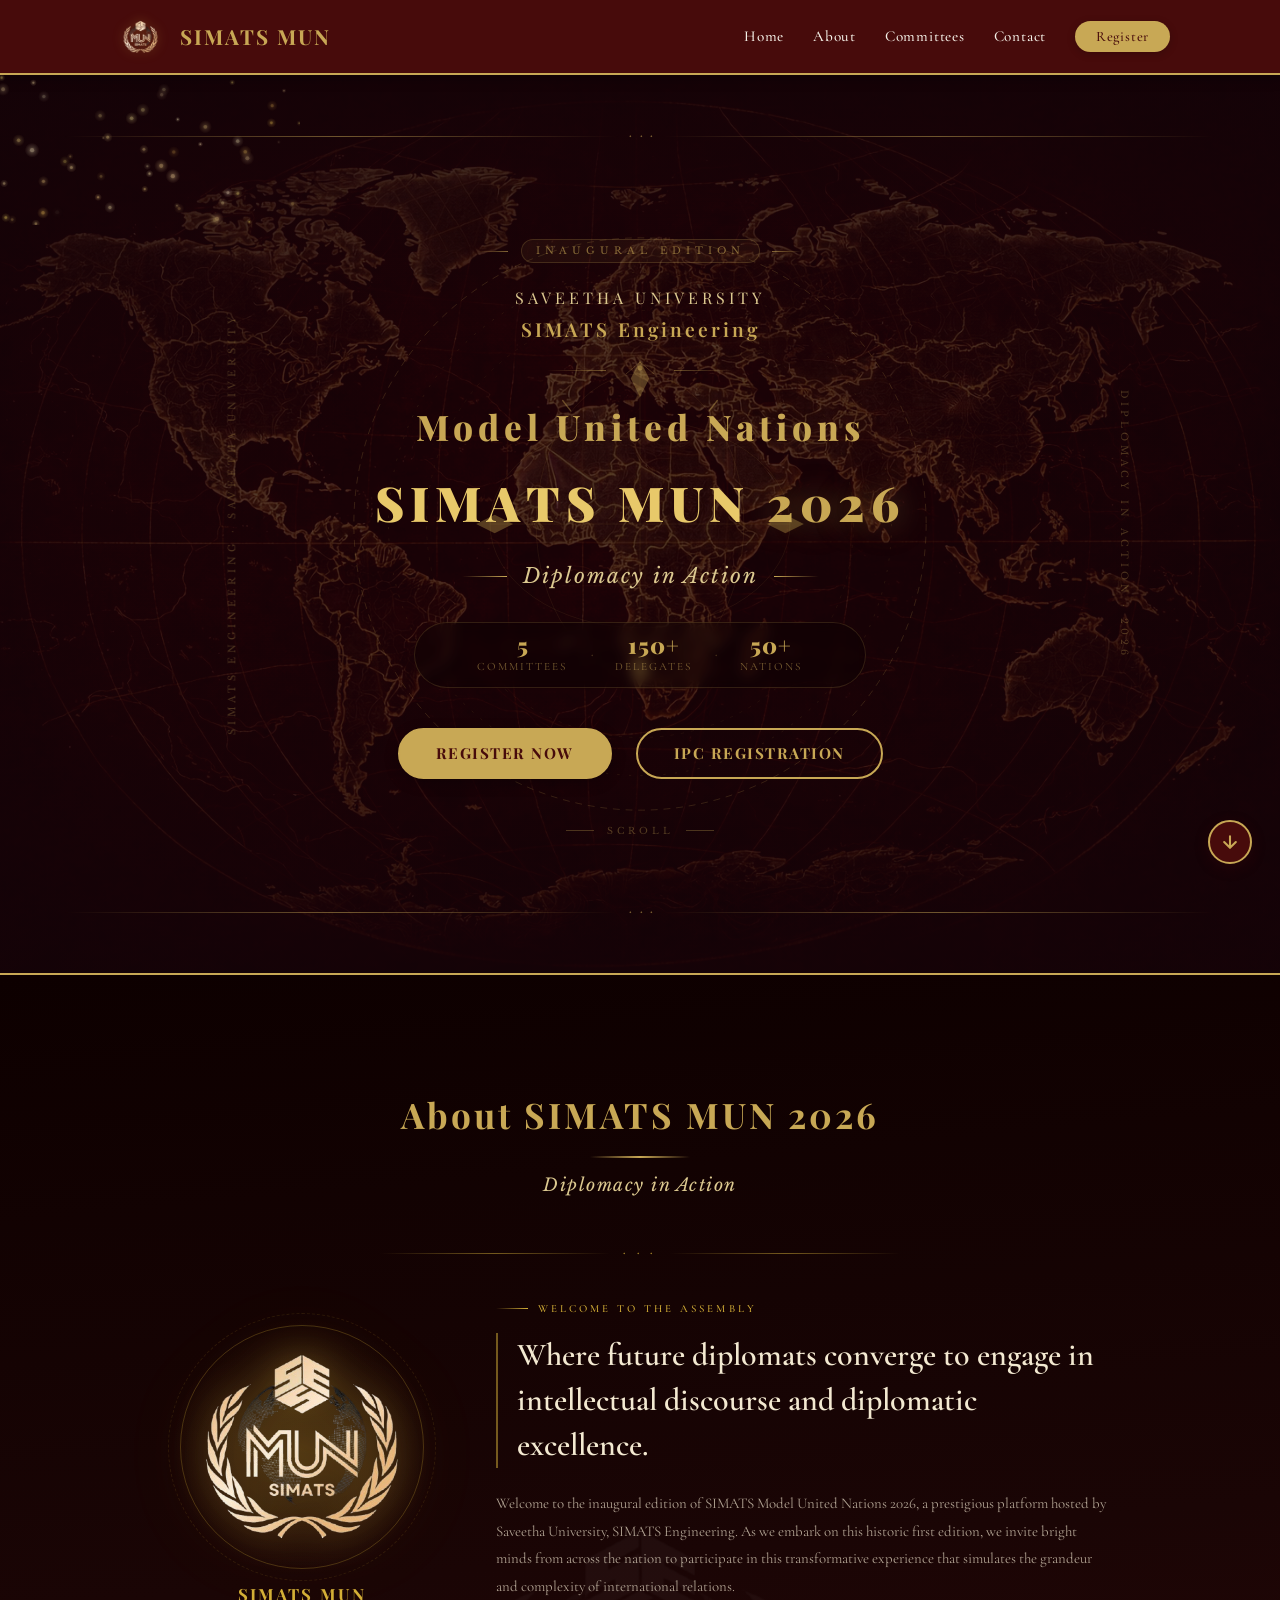
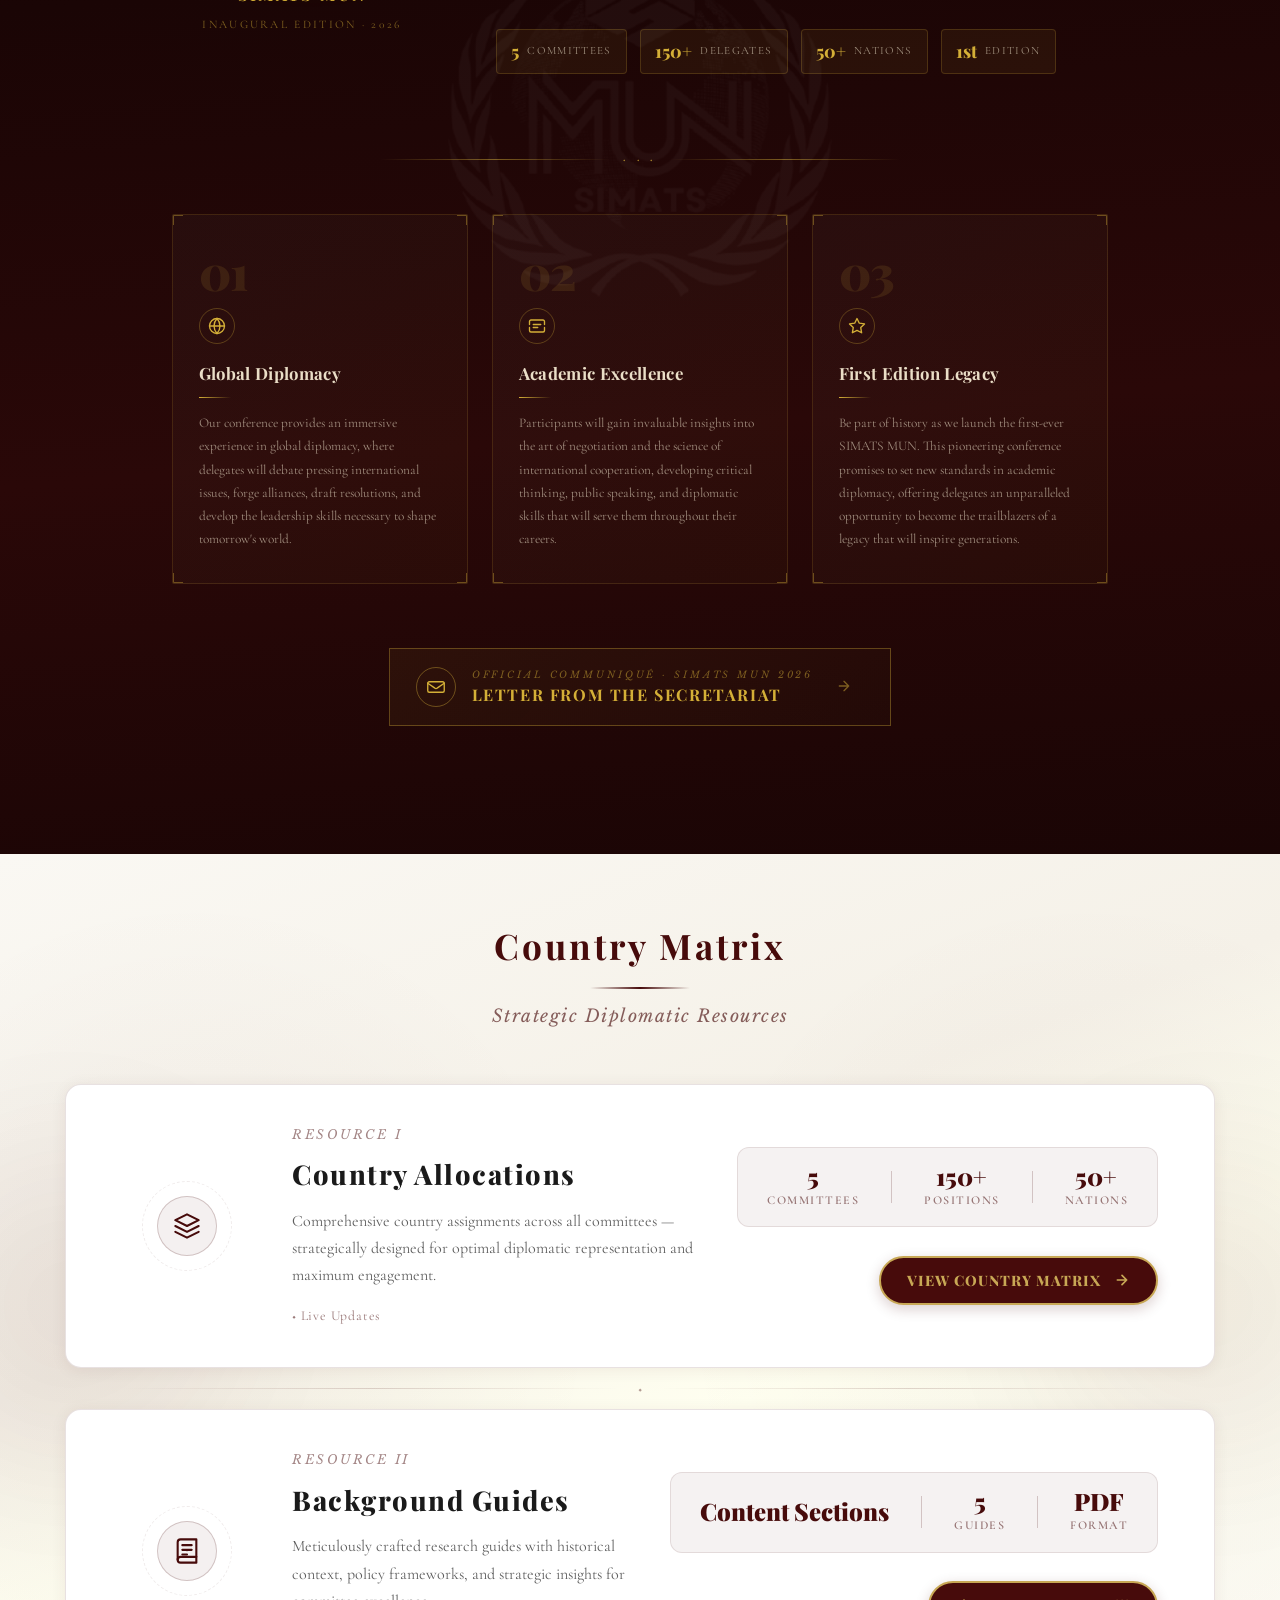
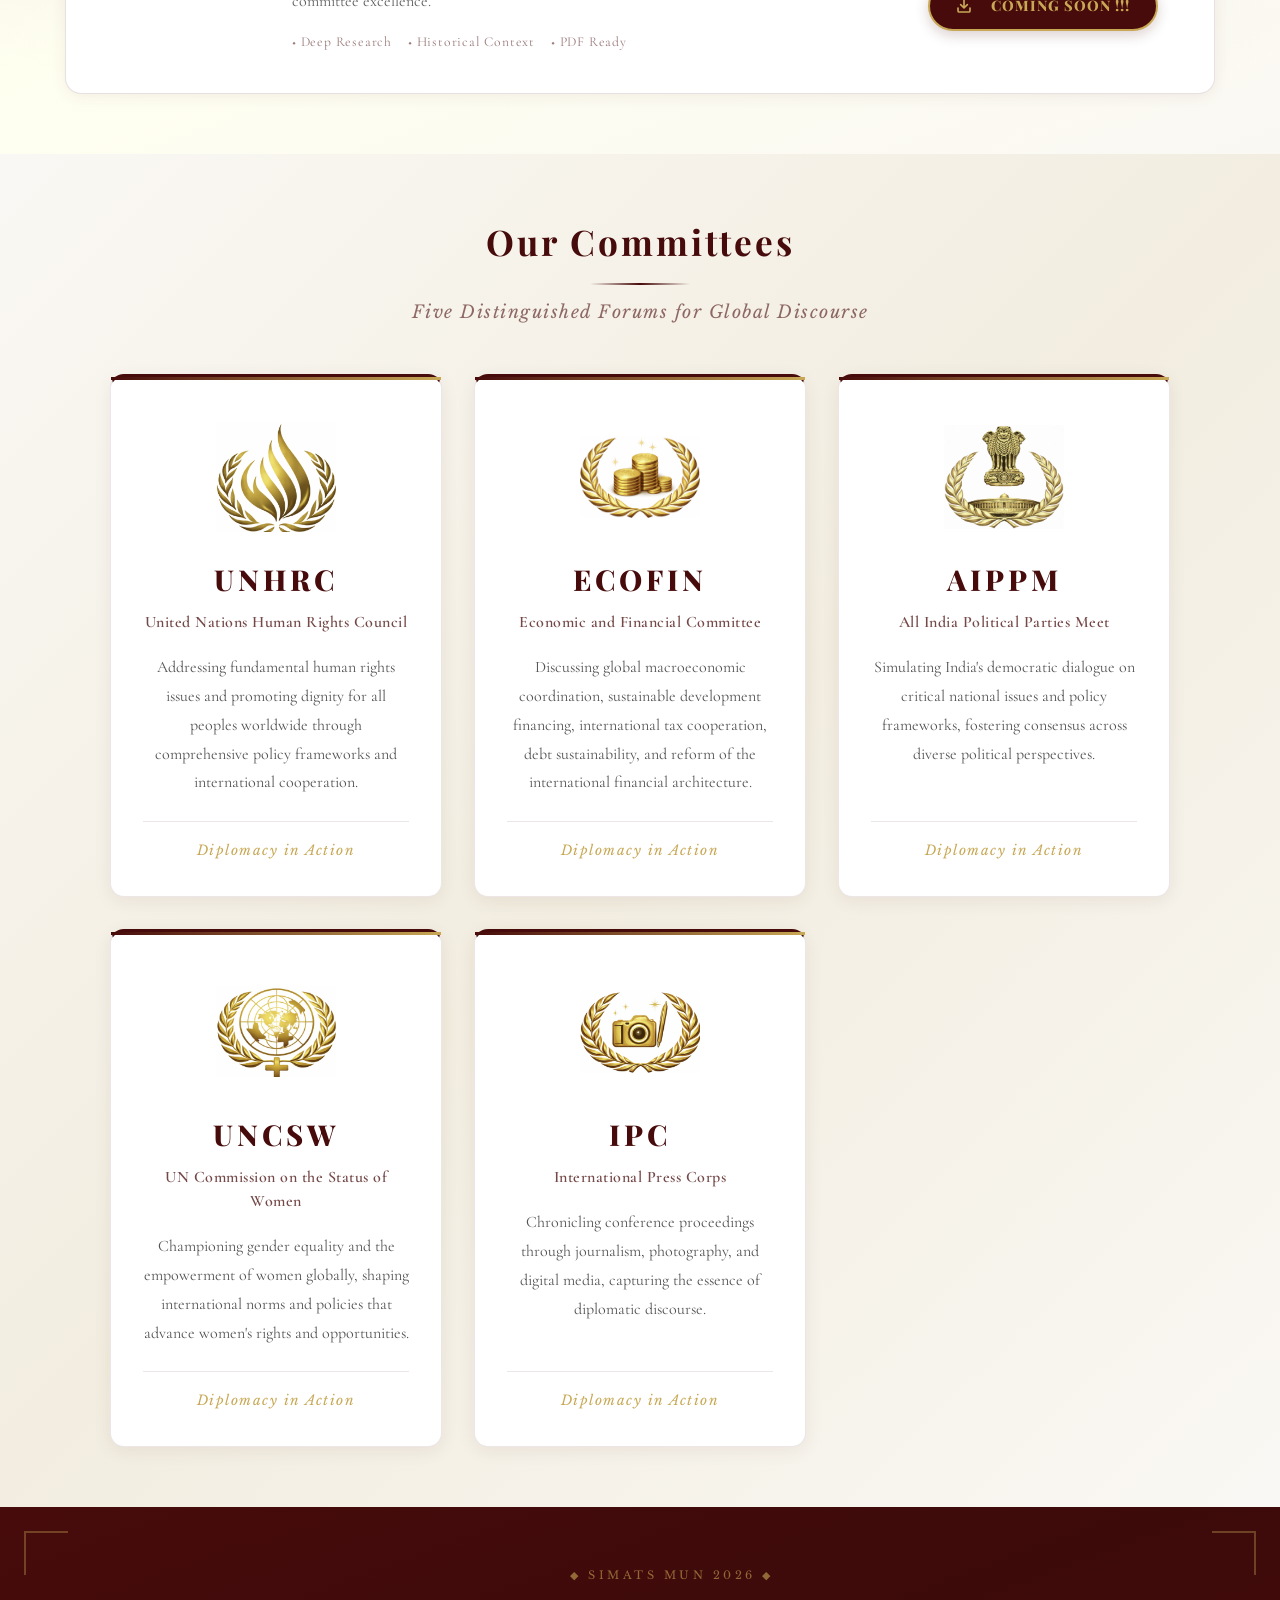
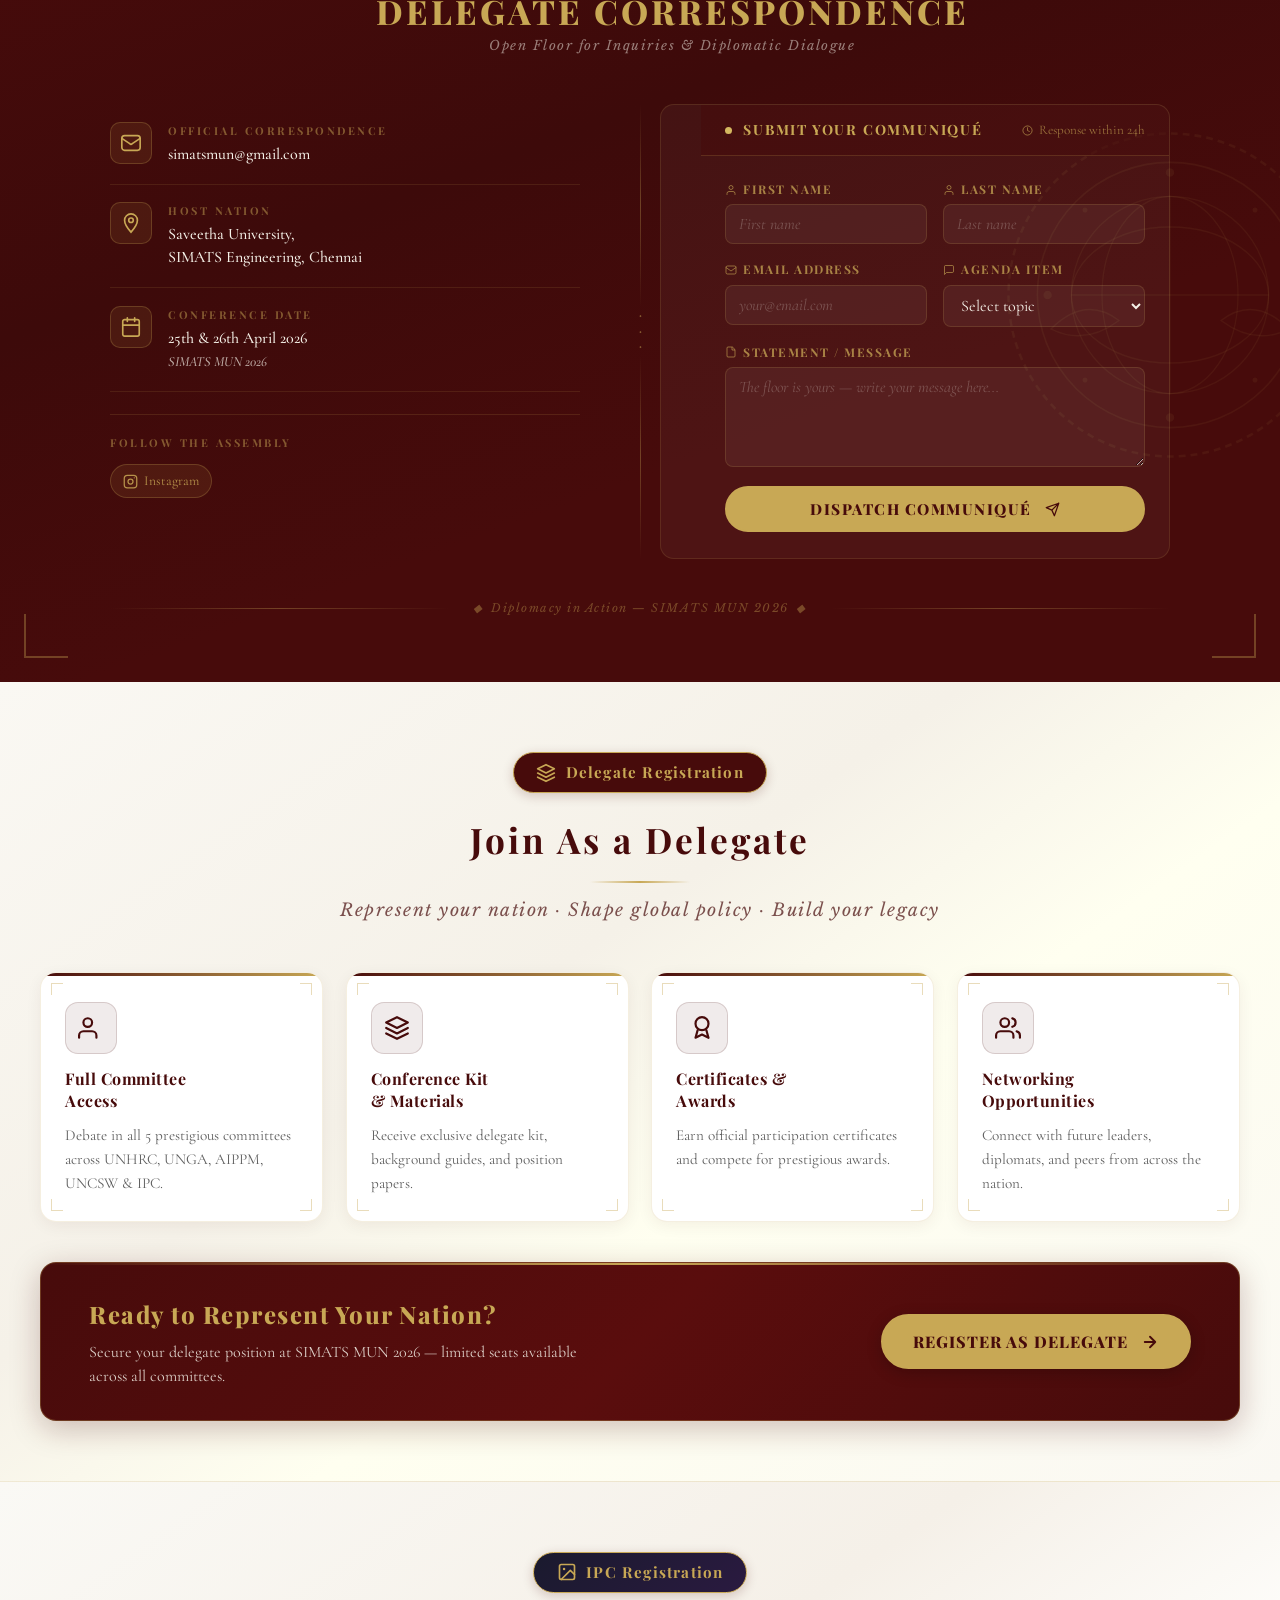
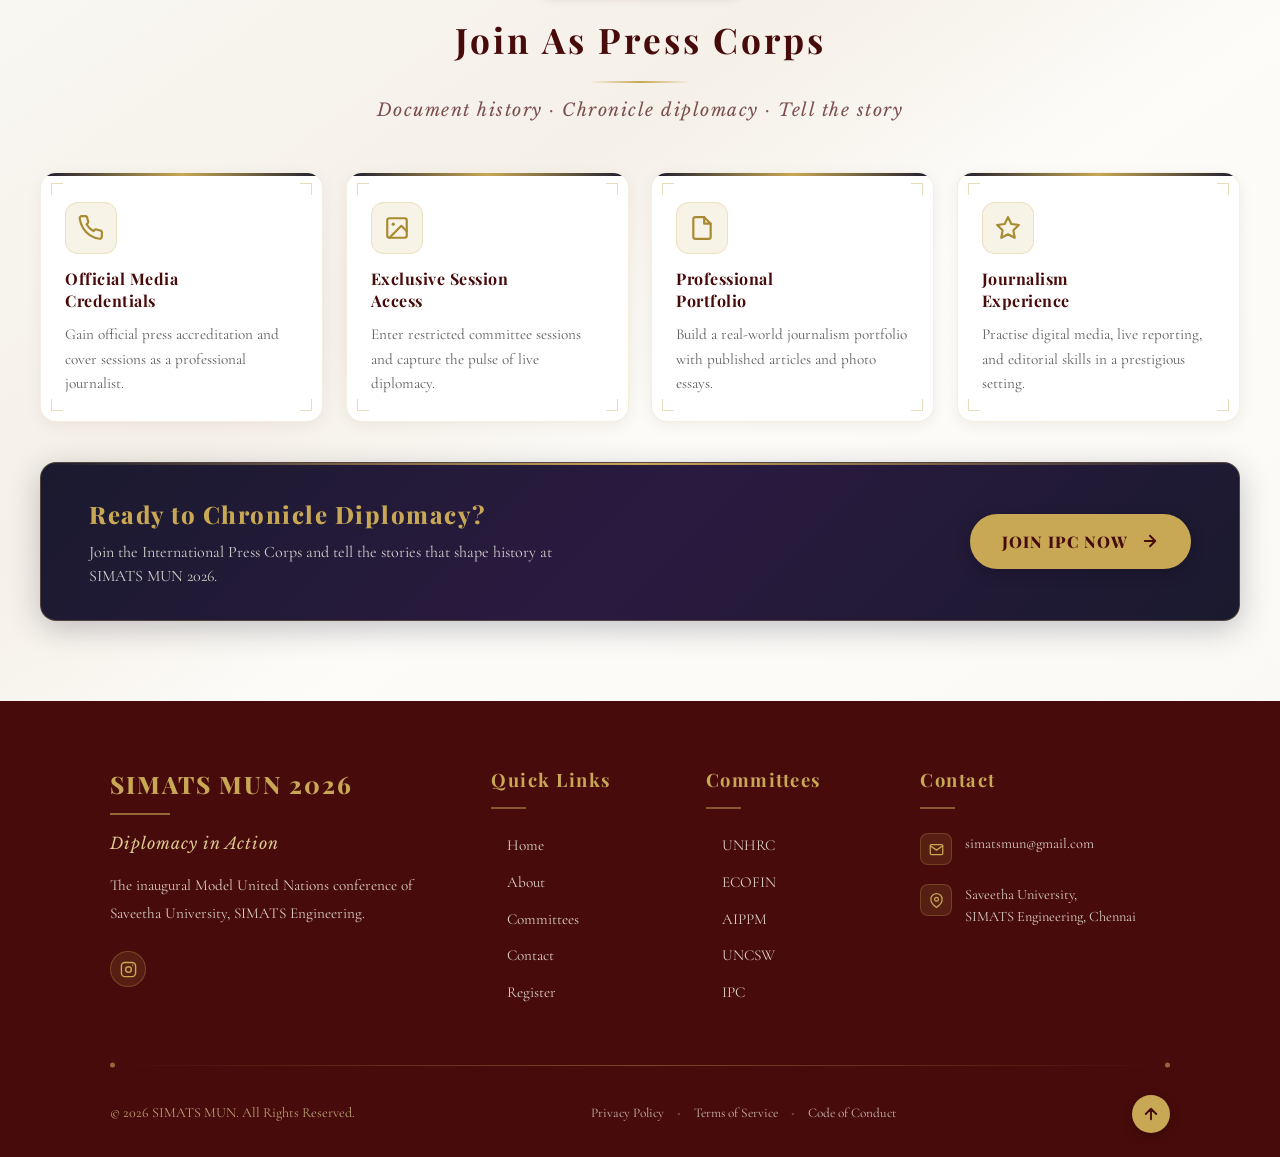
==== commit 17311ba4: "bug: Fixed bugs 1" ====
--- a/index.html
+++ b/index.html
@@ -79,6 +79,8 @@
             class="register-nav-btn">Register</a></li>
       </ul>
     </div>
+    <!-- Nav progress bar -->
+    <div class="nav-progress" id="nav-progress"></div>
   </nav>
 
   <!-- ============================================================
@@ -1426,49 +1428,251 @@
     }
 
     @media (max-width: 640px) {
+      #secretariatModal {
+        padding: 1rem;
+      }
+
+      .slm-outer {
+        max-width: 95vw;
+        max-height: 90vh;
+        width: 100%;
+      }
+
+      .slm-paper {
+        box-shadow:
+          0 20px 60px -10px rgba(0, 0, 0, 0.5),
+          0 10px 20px rgba(0, 0, 0, 0.3),
+          inset 0 1px 0 rgba(255, 255, 255, 0.6);
+      }
+
+      .slm-close {
+        width: 32px;
+        height: 32px;
+        font-size: 0.85rem;
+        top: 12px;
+        right: 12px;
+      }
+
       .slm-header {
-        padding: 2rem 1.8rem;
+        padding: 1.8rem 1.5rem 1.4rem;
+      }
+
+      .slm-logo-img {
+        width: 85px;
+        height: 85px;
+        filter: drop-shadow(0 0 16px rgba(200, 160, 32, 0.5)) drop-shadow(0 0 35px rgba(200, 160, 32, 0.15));
+      }
+
+      .slm-org-line {
+        font-size: 0.5rem;
+        letter-spacing: 0.35em;
+        margin-bottom: 0.4rem;
+      }
+
+      .slm-title-main {
+        font-size: 1.2rem;
+        letter-spacing: 0.1em;
+        text-shadow: 0 0 30px rgba(212, 175, 55, 0.5), 0 2px 0 rgba(0, 0, 0, 0.5);
+      }
+
+      .slm-title-sub {
+        font-size: 0.95rem;
+        letter-spacing: 0.05em;
+      }
+
+      .slm-header-rule {
+        gap: 0.7rem;
+        margin-top: 1.2rem;
+      }
+
+      .slm-header-rule-gem {
+        font-size: 0.5rem;
+        letter-spacing: 0.35rem;
       }
 
       .slm-body {
-        padding: 2rem 1.8rem 1.5rem;
+        padding: 1.6rem 1.5rem 1.2rem;
+      }
+
+      .slm-date-ref {
+        flex-direction: column;
+        gap: 0.25rem;
+        margin-bottom: 1.4rem;
+        padding-bottom: 0.8rem;
+        border-bottom: 1px solid rgba(10, 7, 0, 0.08);
+      }
+
+      .slm-ref-no {
+        font-size: 0.6rem;
+        letter-spacing: 0.15em;
+      }
+
+      .slm-date-val {
+        font-size: 0.9rem;
+      }
+
+      .slm-salutation {
+        font-size: 1.15rem;
+        margin-bottom: 1.2rem;
+      }
+
+      .slm-paragraph {
+        font-size: 1rem;
+        line-height: 1.85;
+        margin-bottom: 1.2rem;
+      }
+
+      .slm-paragraph.dropcap::first-letter {
+        font-size: 3.5rem;
+        margin-right: 0.06em;
+        margin-top: 0.08em;
+      }
+
+      .slm-quote-block {
+        margin: 1.8rem -1.5rem;
+        padding: 1.4rem 1.5rem;
+      }
+
+      .slm-quote-mark {
+        font-size: 5rem;
+        line-height: 0.4;
+      }
+
+      .slm-quote-text {
+        font-size: 1.1rem;
+        line-height: 1.6;
+      }
+
+      .slm-committees-row {
+        gap: 0.4rem;
+        margin: 1.6rem 0;
+      }
+
+      .slm-committee-chip {
+        font-size: 0.65rem;
+        padding: 0.35rem 0.8rem;
+        letter-spacing: 0.18em;
       }
 
       .slm-footer {
         grid-template-columns: 1fr;
-        padding: 0 1.8rem;
+        padding: 0 1.5rem;
+        gap: 1.5rem;
       }
 
       .slm-signature-block {
-        padding-bottom: 0;
+        padding-bottom: 1.5rem;
+      }
+
+      .slm-closing {
+        font-size: 0.9rem;
+        margin-bottom: 1.4rem;
+      }
+
+      .slm-sig-lines {
+        width: 160px;
+        margin-bottom: 0.6rem;
+      }
+
+      .slm-sig-name {
+        font-size: 0.95rem;
+        letter-spacing: 0.08em;
+      }
+
+      .slm-sig-title {
+        font-size: 0.85rem;
+        margin-bottom: 0.08rem;
+      }
+
+      .slm-sig-org {
+        font-size: 0.57rem;
+        letter-spacing: 0.18em;
       }
 
       .slm-seal-col {
-        align-items: flex-start;
-        padding-bottom: 2rem;
+        align-items: center;
+        padding-bottom: 1.5rem;
+      }
+
+      .slm-wax-seal {
+        width: 105px;
+        height: 105px;
+      }
+
+      .slm-wax-circle {
+        box-shadow:
+          0 8px 32px rgba(100, 15, 15, 0.6),
+          0 2px 8px rgba(0, 0, 0, 0.5),
+          inset 0 4px 10px rgba(255, 140, 140, 0.08),
+          inset 0 -6px 12px rgba(0, 0, 0, 0.4);
+      }
+
+      .slm-wax-logo {
+        width: 65px;
+        height: 65px;
+      }
+
+      .slm-seal-text {
+        font-size: 0.5rem;
+        letter-spacing: 0.18em;
+        line-height: 1.6;
       }
 
       .slm-bottom-ribbon {
-        padding: 1rem 1.8rem;
-      }
-
-      .slm-quote-block {
-        margin: 2rem -1.8rem;
-        padding: 1.6rem 1.8rem;
-      }
-
-      .slm-date-ref {
-        flex-direction: column;
-        gap: 0.3rem;
+        padding: 0.9rem 1.5rem;
+        gap: 0.9rem;
+      }
+
+      .slm-ribbon-text {
+        font-size: 0.56rem;
+        letter-spacing: 0.18em;
+        white-space: normal;
+      }
+
+      .slm-corner-ornament {
+        width: 36px !important;
+        height: 36px !important;
+      }
+    }
+
+    @media (max-width: 768px) {
+      .slm-outer {
+        max-width: 92vw;
+      }
+
+      .slm-header {
+        padding: 2rem 2rem 1.6rem;
       }
 
       .slm-logo-img {
-        width: 95px;
-        height: 95px;
-      }
-
-      .slm-title-main {
-        font-size: 1.25rem;
+        width: 100px;
+        height: 100px;
+      }
+
+      .slm-body {
+        padding: 2rem 2rem 1.5rem;
+      }
+
+      .slm-paragraph {
+        font-size: 1.05rem;
+        line-height: 1.9;
+      }
+
+      .slm-quote-text {
+        font-size: 1.15rem;
+      }
+
+      .slm-footer {
+        gap: 1.8rem;
+      }
+
+      .slm-wax-seal {
+        width: 115px;
+        height: 115px;
+      }
+
+      .slm-bottom-ribbon {
+        padding: 1rem 2rem;
       }
     }
   </style>
@@ -2021,7 +2225,7 @@
     <div class="container">
       <div class="contact-title-banner">
         <div class="contact-title-line"></div>
-        <div class="contact-title-center">
+        <div class="contact-title-center" style="width: 100%;">
           <span class="contact-title-tag">&#9670; SIMATS MUN 2026 &#9670;</span>
           <h2 class="contact-title-main">Delegate Correspondence</h2>
           <p class="contact-title-sub">Open Floor for Inquiries &amp; Diplomatic Dialogue</p>
--- a/styles.css
+++ b/styles.css
@@ -2091,7 +2091,7 @@
     .contact-form-compact { grid-template-columns: 1fr; }
     .contact-title-banner { gap: 1rem; }
     .contact-title-main { font-size: 1.55rem; letter-spacing: 2px; }
-    .contact-ribbon-text { font-size: 0.64rem; }
+    .contact-ribbon-text { font-size: 0.64rem; white-space: normal; }
 
     .reg-grid-4 { grid-template-columns: repeat(2, 1fr); }
     .reg-cta-banner { flex-direction: column; align-items: flex-start; padding: 1.8rem; }
@@ -2141,10 +2141,12 @@
     .event-title { font-size: 1.9rem; }
     .tagline { font-size: 1.1rem; }
     .section { padding: 60px 15px; }
+    .contact-section { padding: 50px 15px; }
     .section-title { font-size: 1.7rem; }
     .cta-button { padding: 10px 30px; font-size: 0.9rem; }
     .contact-title-main { font-size: 1.3rem; }
-    .contact-form-compact { padding: 1.2rem; }
+    .contact-title-banner { gap: 0.8rem; margin-bottom: 2rem; }
+    .contact-title-line { display: none; }
     .reg-grid-4 { grid-template-columns: 1fr; }
     .reg-cta-title { font-size: 1.25rem; }
 
@@ -2180,6 +2182,40 @@
     .matrix-h-btn { padding: 9px 20px; font-size: 0.8rem; gap: 0.5rem; }
     .matrix-h-btn-arrow { width: 14px; height: 14px; }
     .matrix-horizontal-strip { padding: 0 10px; }
+
+    /* Contact Form Mobile - 480px */
+    .contact-form-col { padding-left: 0; padding-right: 0; border-radius: 8px; }
+    .contact-form-compact { padding: 1rem 1rem 1.2rem; gap: 0.8rem; }
+    .cfc-field { gap: 0.24rem; }
+    .cfc-field input,
+    .cfc-field select,
+    .cfc-field textarea {
+        padding: 7px 11px;
+        font-size: 0.95rem;
+    }
+    .contact-form-header { padding: 0.7rem 1rem; gap: 0.5rem; }
+    .contact-form-header-title { font-size: 0.8rem; letter-spacing: 1.5px; }
+    .contact-form-header-badge { font-size: 0.75rem; gap: 0.25rem; }
+    .contact-info-card { gap: 0.8rem; margin-bottom: 1.2rem; }
+    .contact-info-icon { width: 18px; height: 18px; flex-shrink: 0; }
+    .contact-info-label { font-size: 0.65rem; letter-spacing: 1px; }
+    .contact-info-value { font-size: 0.85rem; }
+    .contact-submit-btn { padding: 8px 16px; font-size: 0.8rem; gap: 0.6rem; }
+    .contact-ribbon-text { white-space: normal; }
+}
+
+@media (max-width: 640px) {
+    .contact-form-compact { padding: 1.2rem; gap: 0.9rem; }
+    .contact-ribbon-text { white-space: normal; }
+    .cfc-field input,
+    .cfc-field select,
+    .cfc-field textarea {
+        padding: 8px 12px;
+        font-size: 0.98rem;
+    }
+    .contact-form-header { padding: 0.8rem 1.2rem; }
+    .contact-submit-btn { padding: 9px 18px; font-size: 0.85rem; }
+    .contact-title-main { font-size: 1.4rem; }
 }
 
 .hero-vignette {
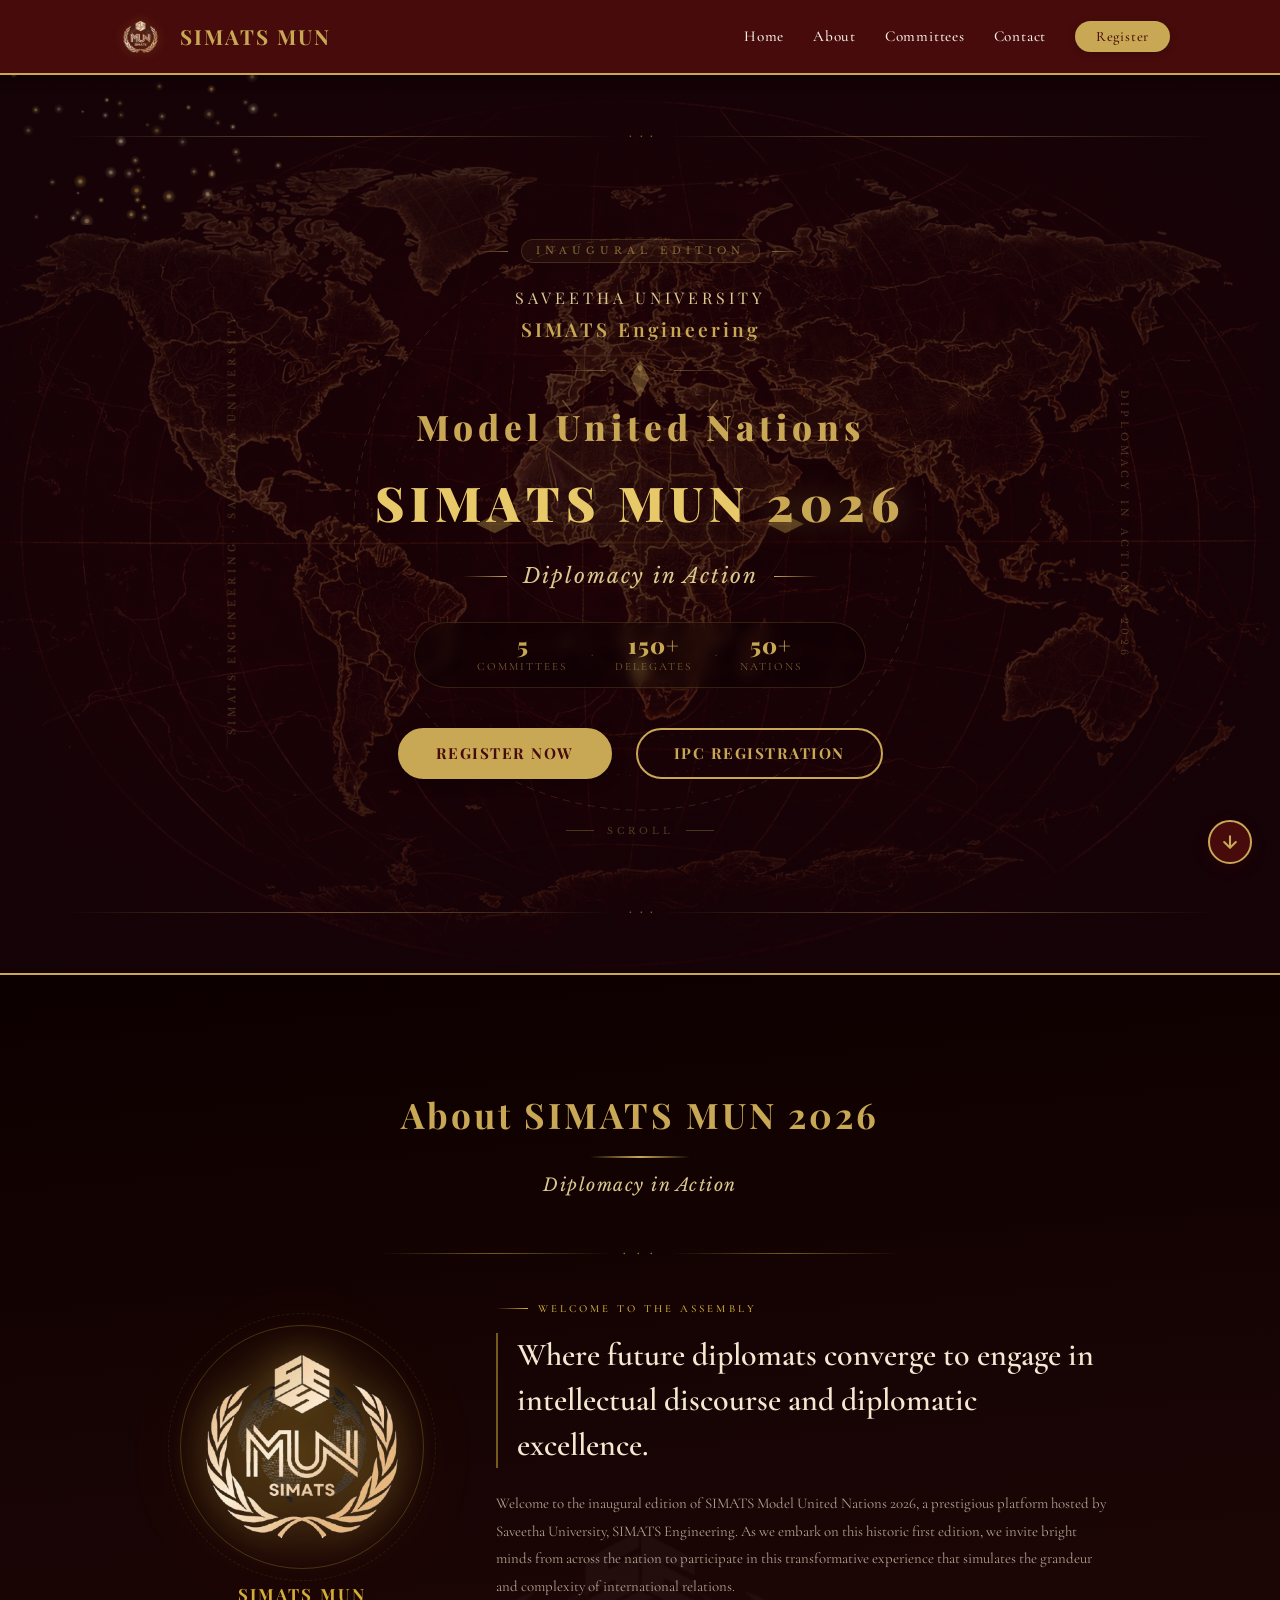
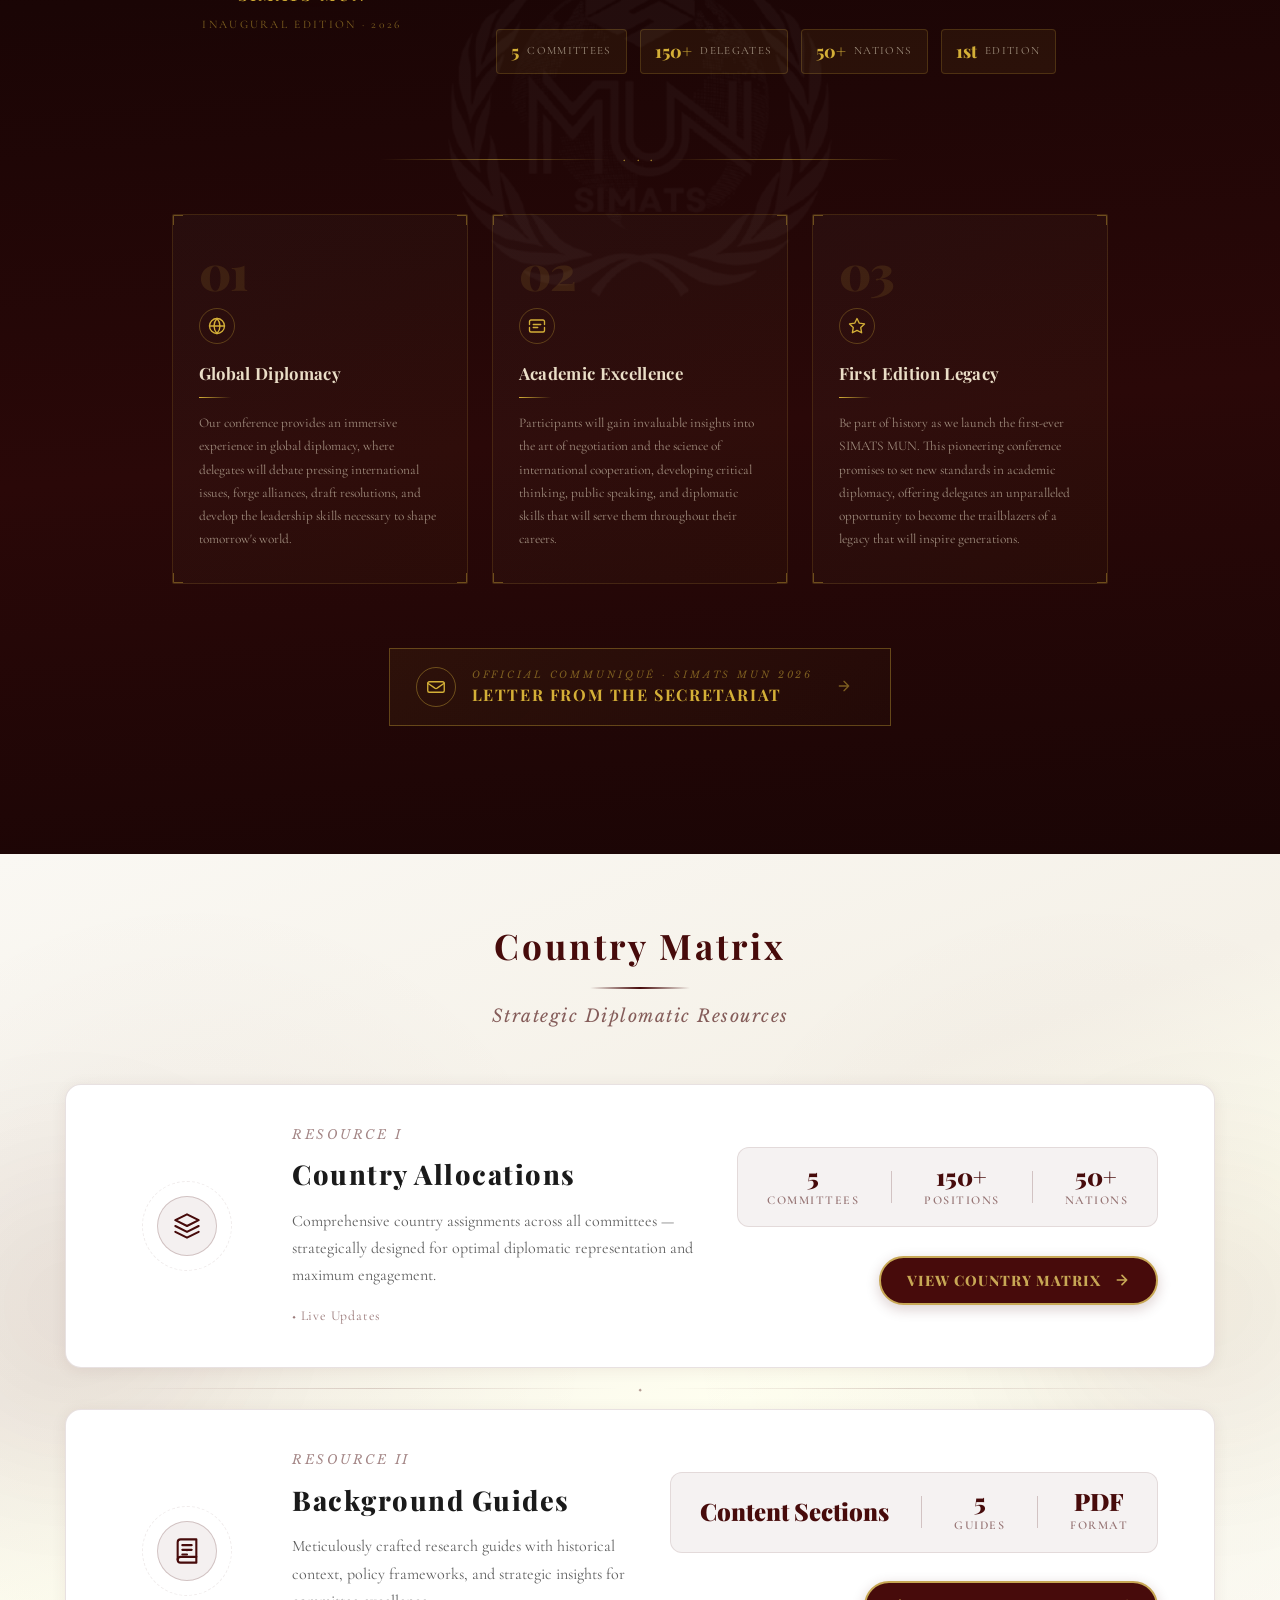
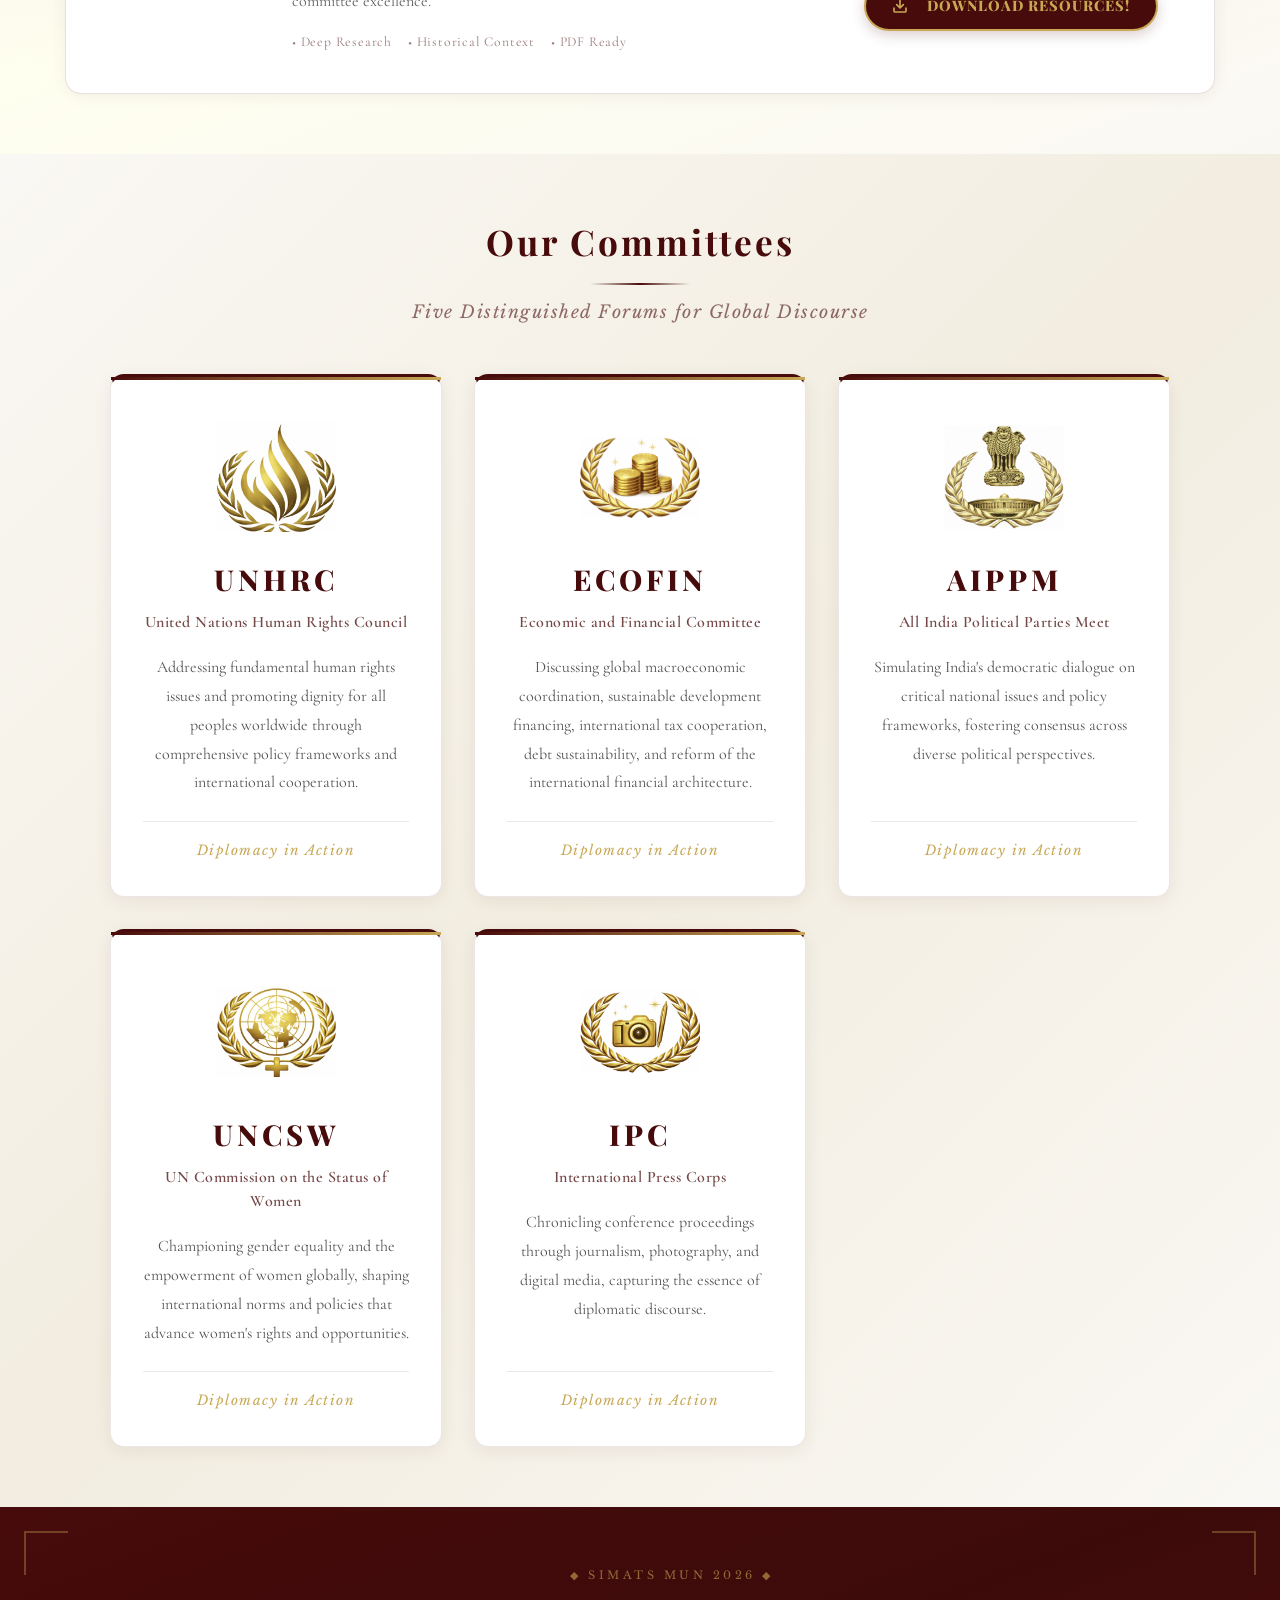
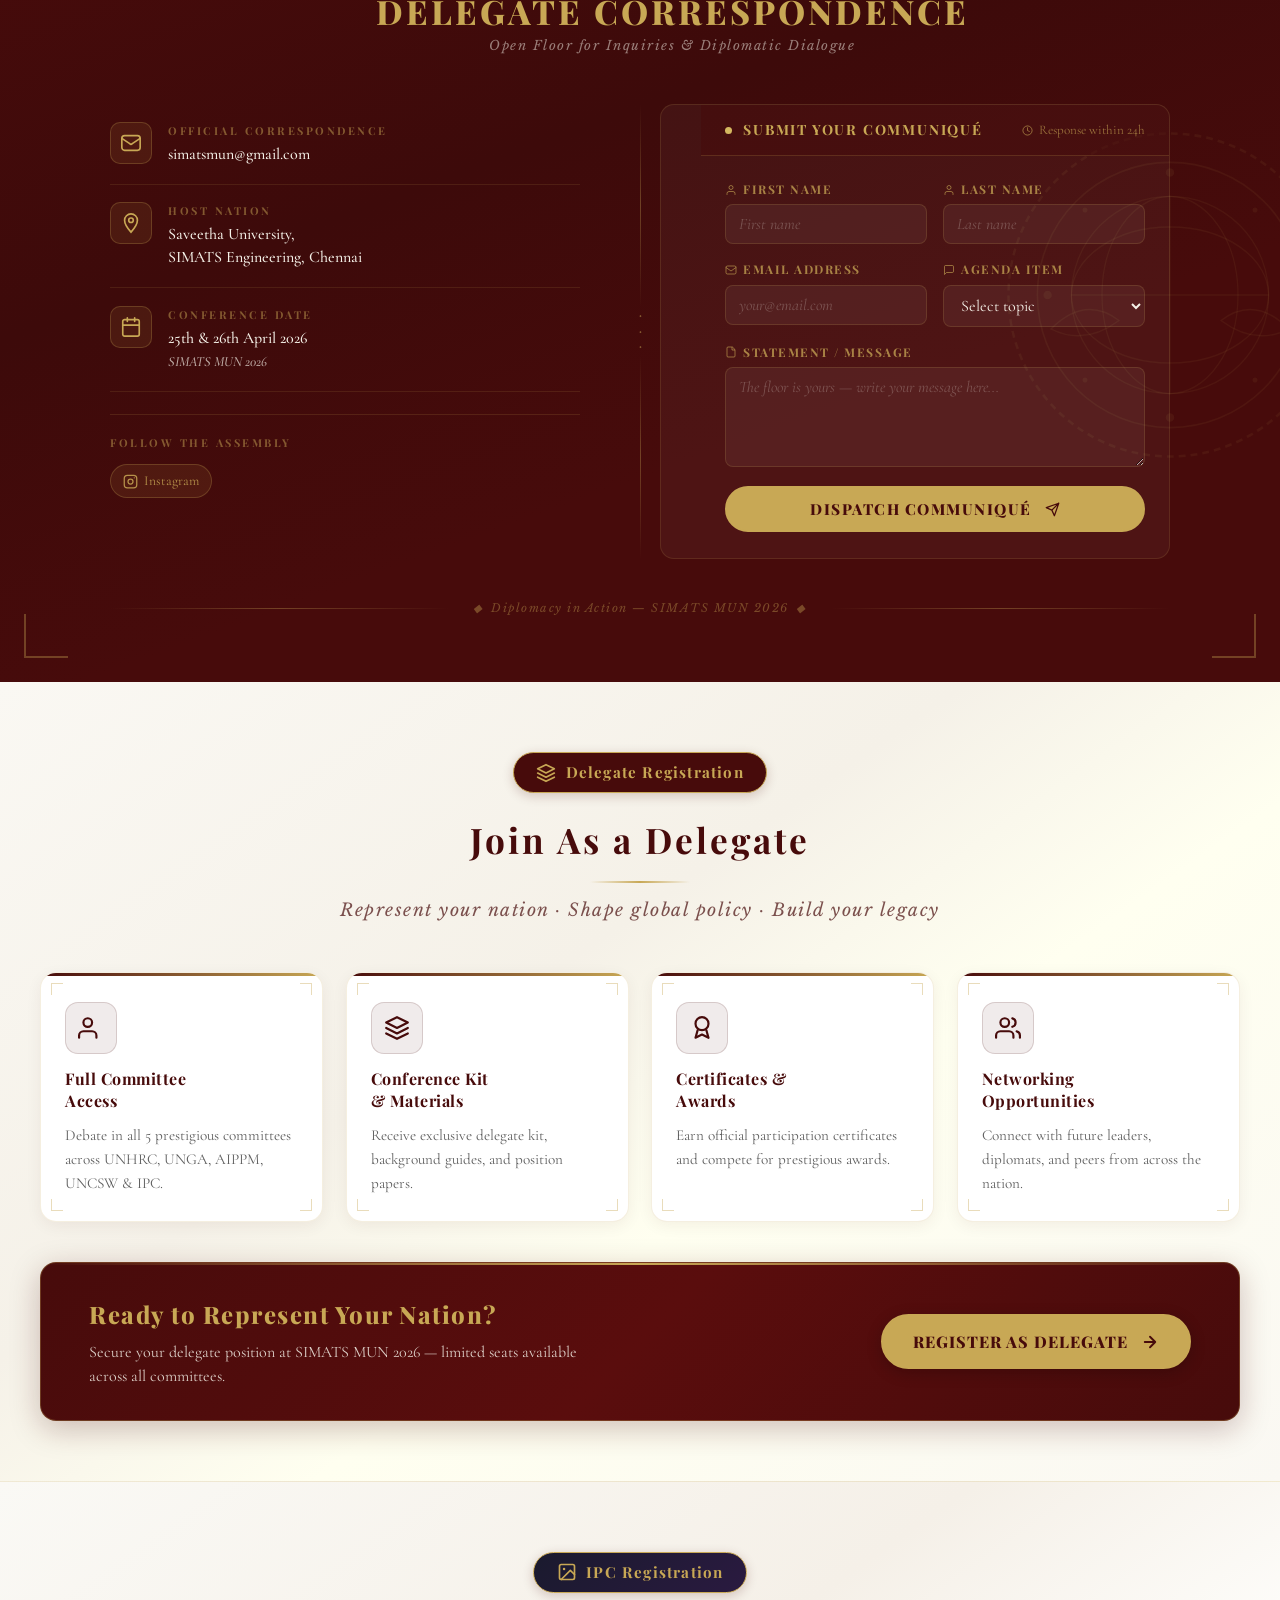
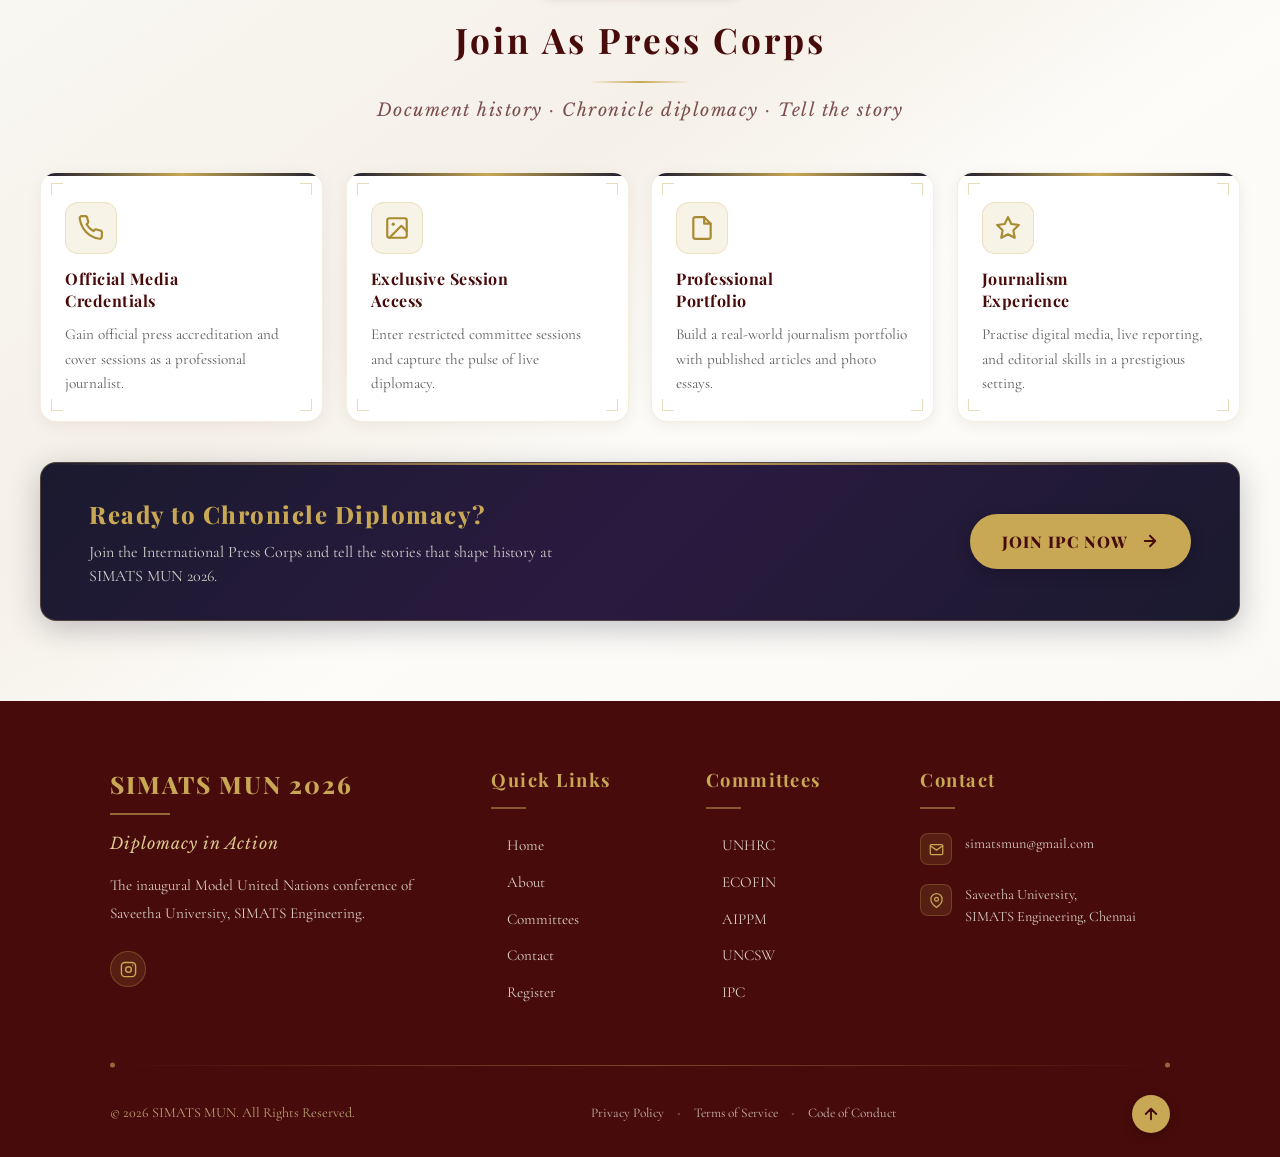
==== commit 15821806: "done" ====
--- a/index.html
+++ b/index.html
@@ -2123,12 +2123,12 @@
             <div class="matrix-h-stat"><span class="matrix-h-stat-num">PDF</span><span
                 class="matrix-h-stat-lbl">Format</span></div>
           </div>
-          <a href="#" class="matrix-h-btn">
+          <a href="https://drive.google.com/drive/folders/1rljVXE2worLUgqn-FDEBT2pbeBWad1DT" class="matrix-h-btn">
             <svg class="matrix-h-btn-arrow" viewBox="0 0 24 24" fill="none" style="margin-right:0.4rem;margin-left:0;">
               <path d="M21 15V19A2 2 0 0 1 19 21H5A2 2 0 0 1 3 19V15M7 10L12 15M12 15L17 10M12 15V3"
                 stroke="currentColor" stroke-width="2.5" stroke-linecap="round" stroke-linejoin="round" />
             </svg>
-            <span>Coming Soon !!!</span>
+            <span>Download Resources!</span>
           </a>
         </div>
       </div>
@@ -2803,4 +2803,4 @@
 
 </body>
 
-</html>+</html>
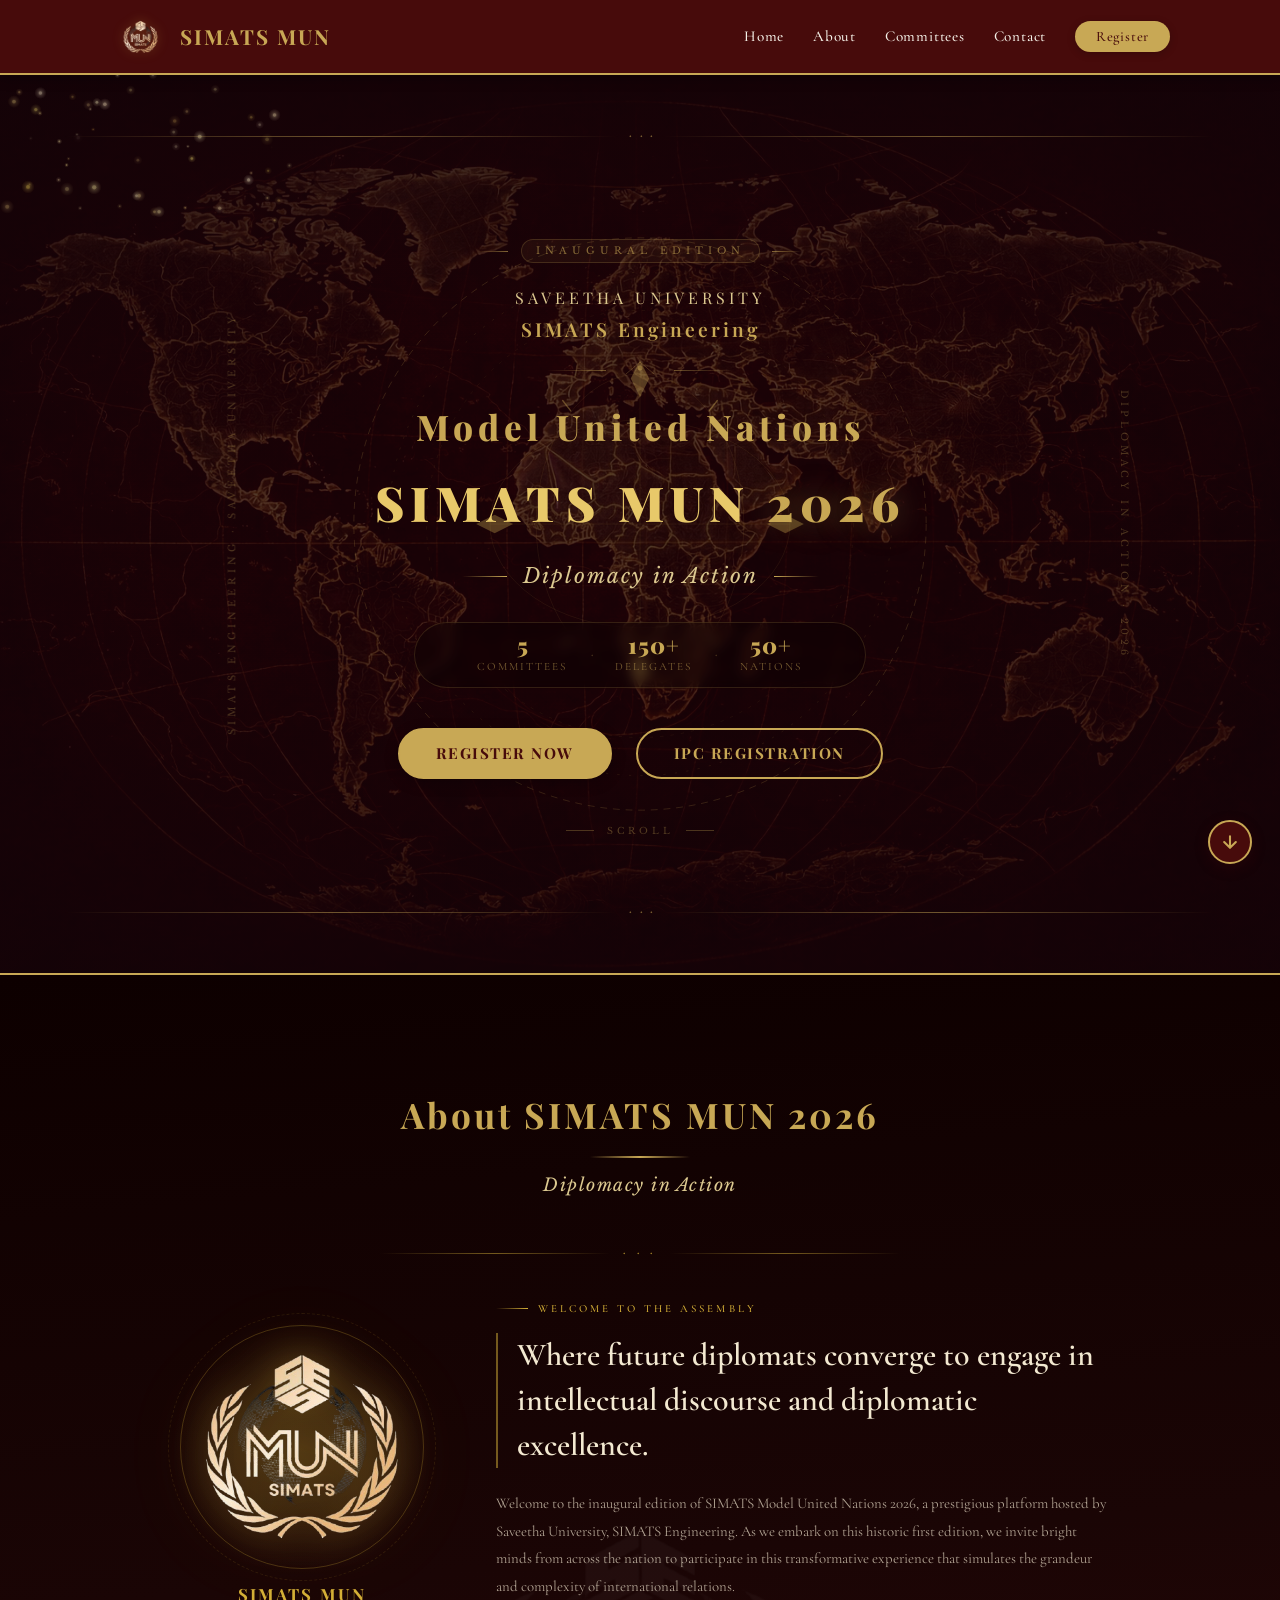
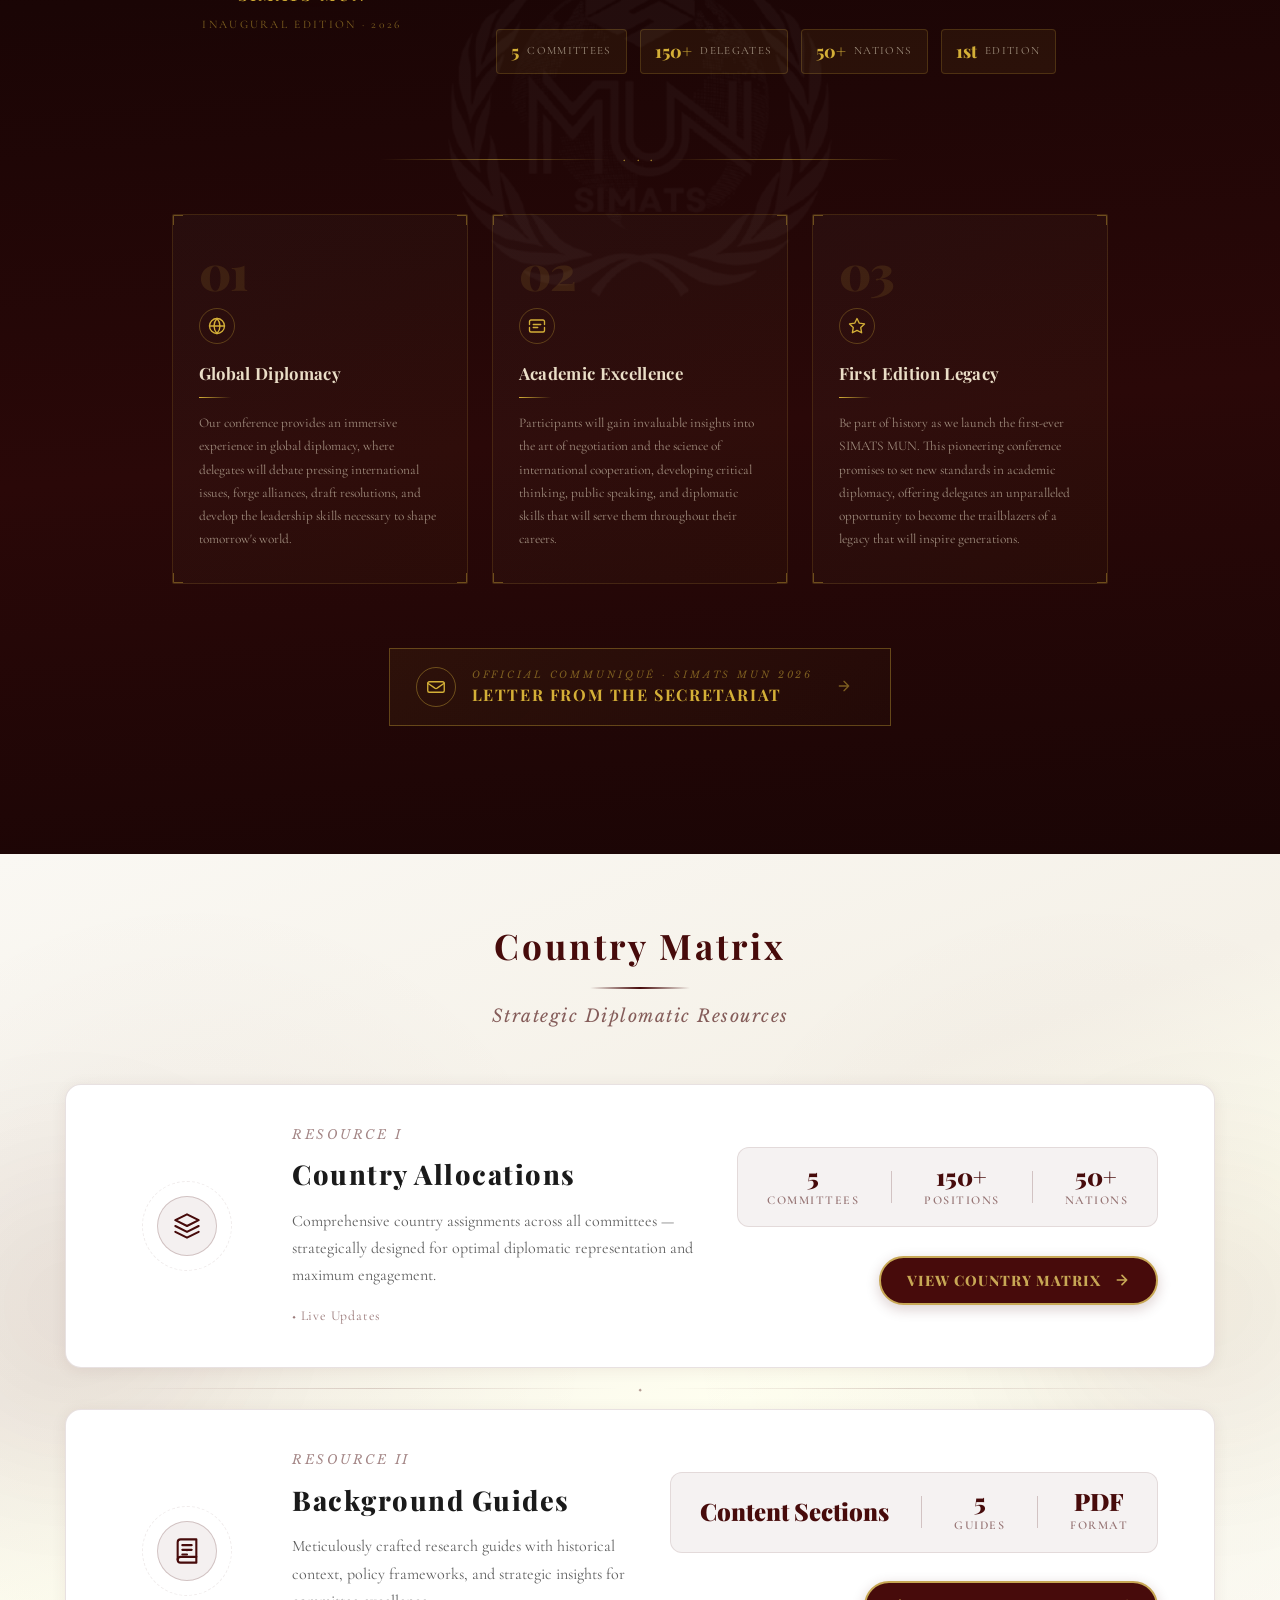
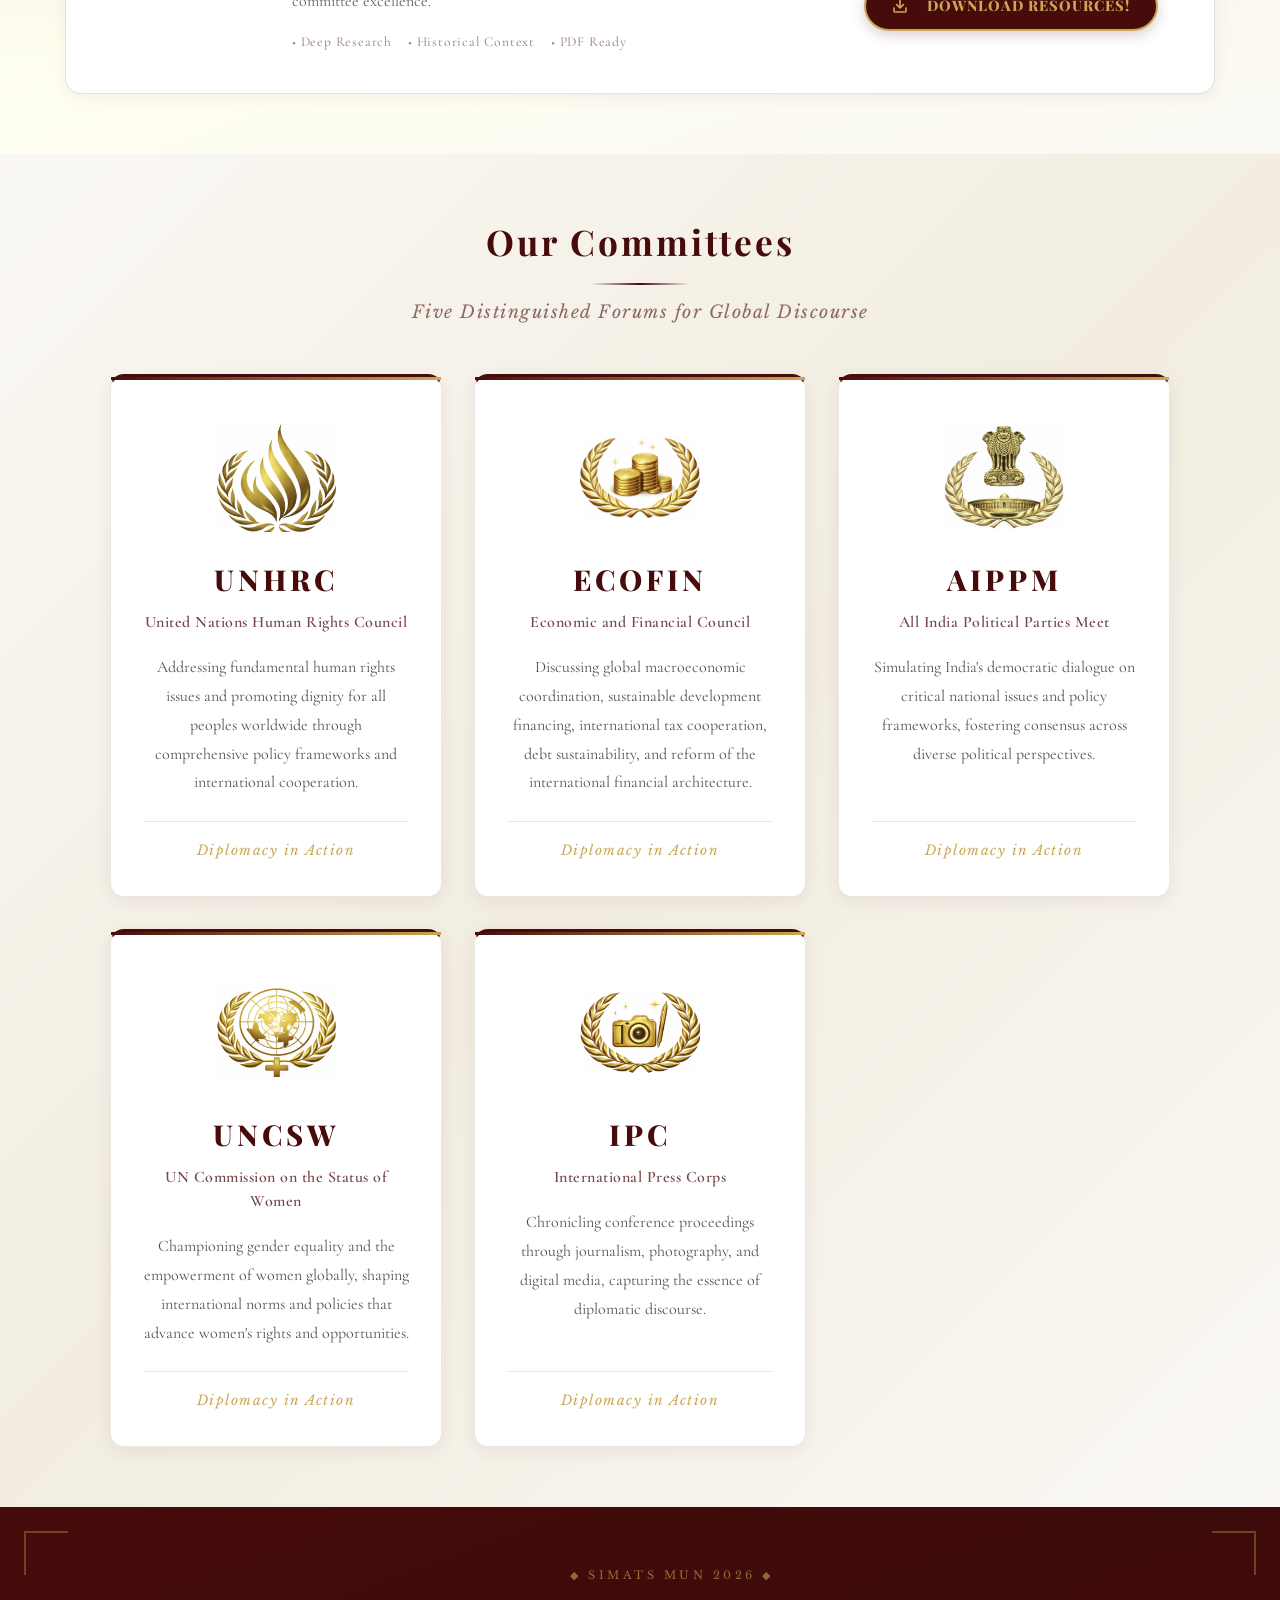
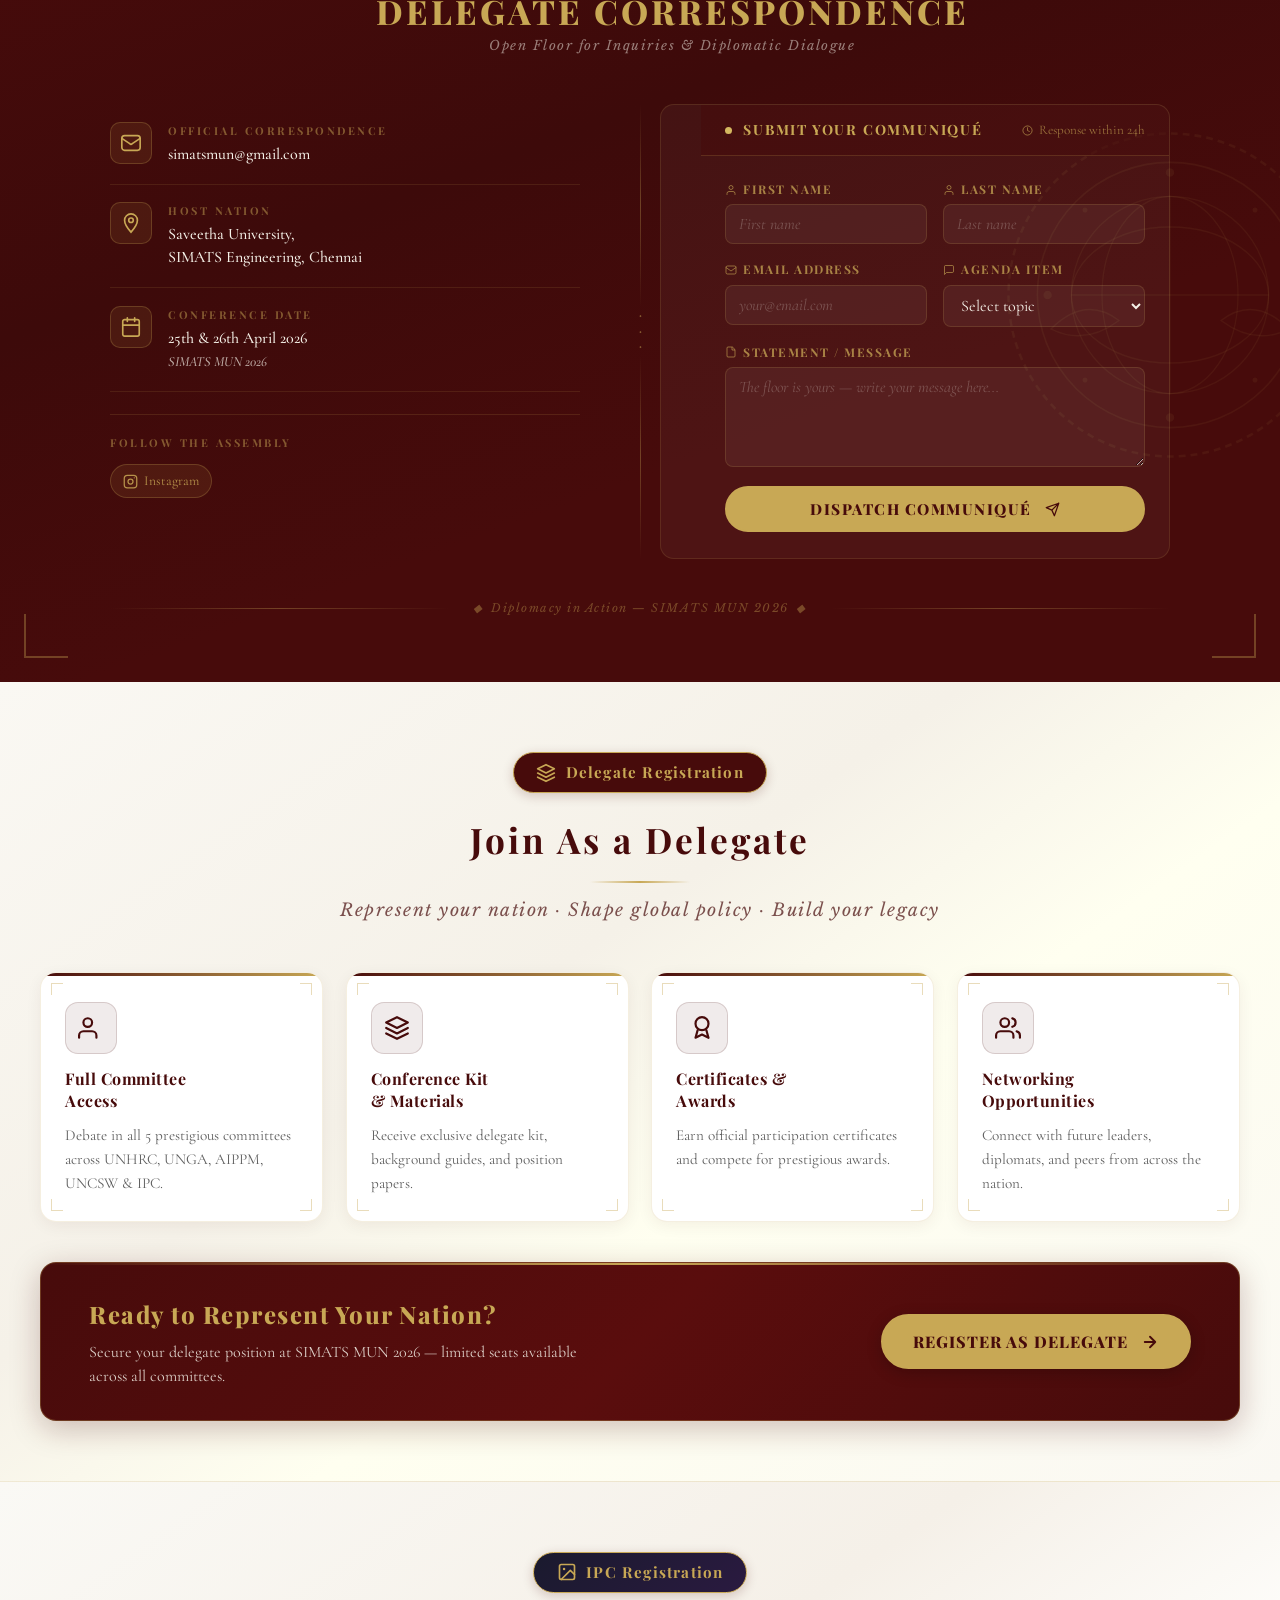
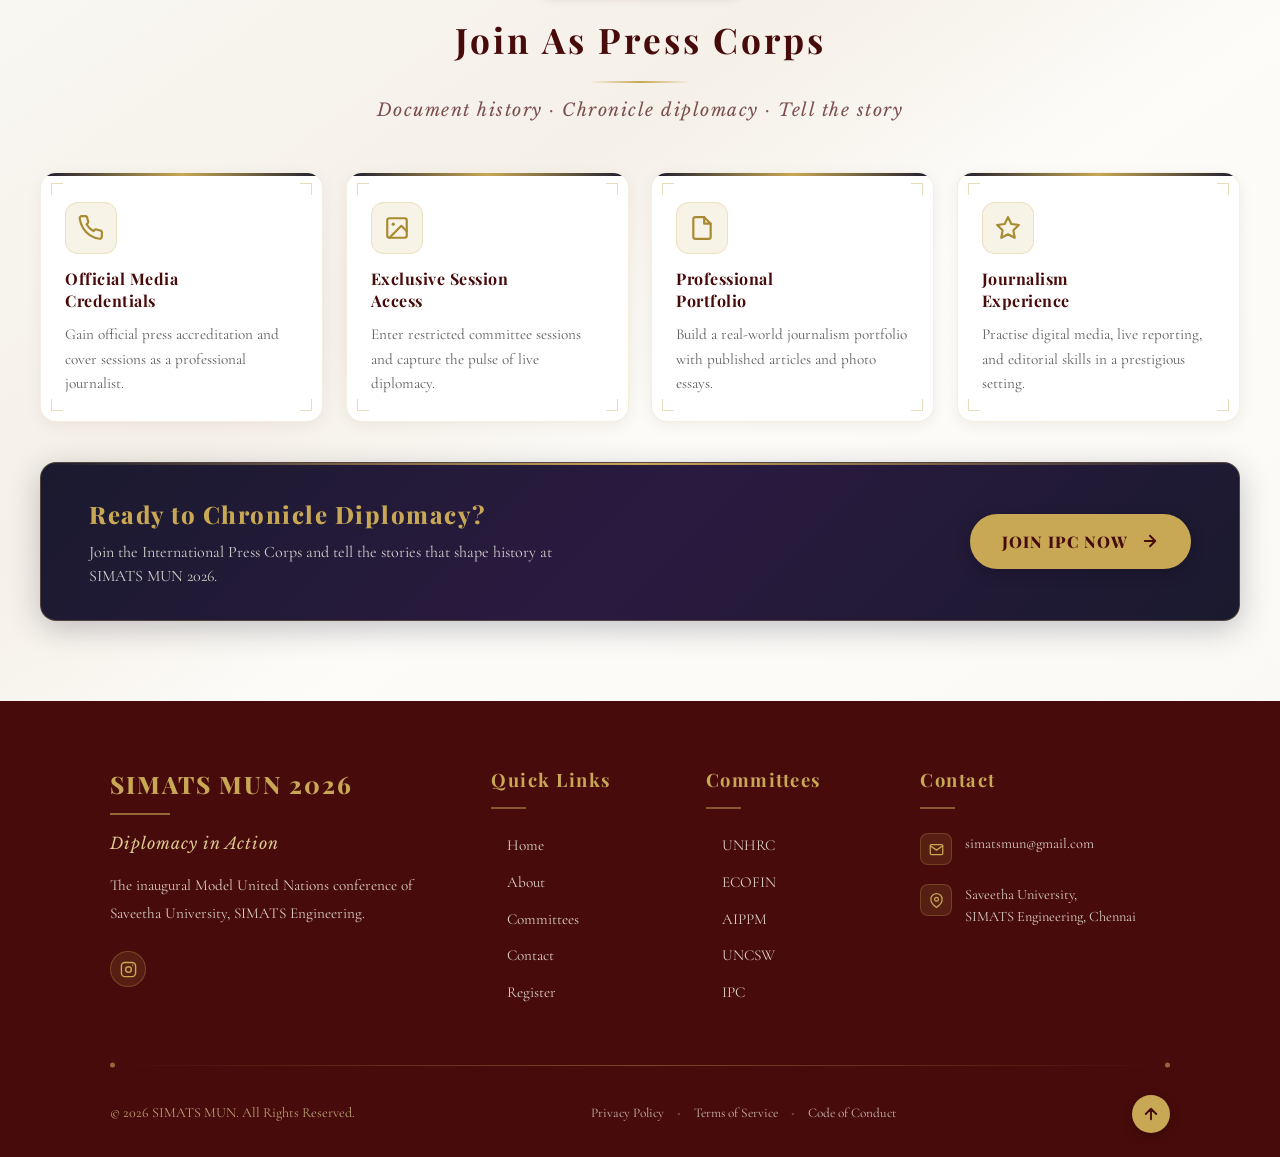
==== commit aa9e9344: "Update ECOFIN full name to Economic and Financial Council" ====
--- a/index.html
+++ b/index.html
@@ -2156,7 +2156,7 @@
           <div class="committee-emblem-wrapper"><img src="ECOFIN-ORG.png" alt="ECOFIN Logo" class="committee-emblem">
           </div>
           <h3 class="committee-abbr">ECOFIN</h3>
-          <h4 class="committee-full">Economic and Financial Committee</h4>
+          <h4 class="committee-full">Economic and Financial Council</h4>
           <p class="committee-desc">Discussing global macroeconomic coordination, sustainable development financing,
             international tax cooperation, debt sustainability, and reform of the international financial architecture.
           </p>
